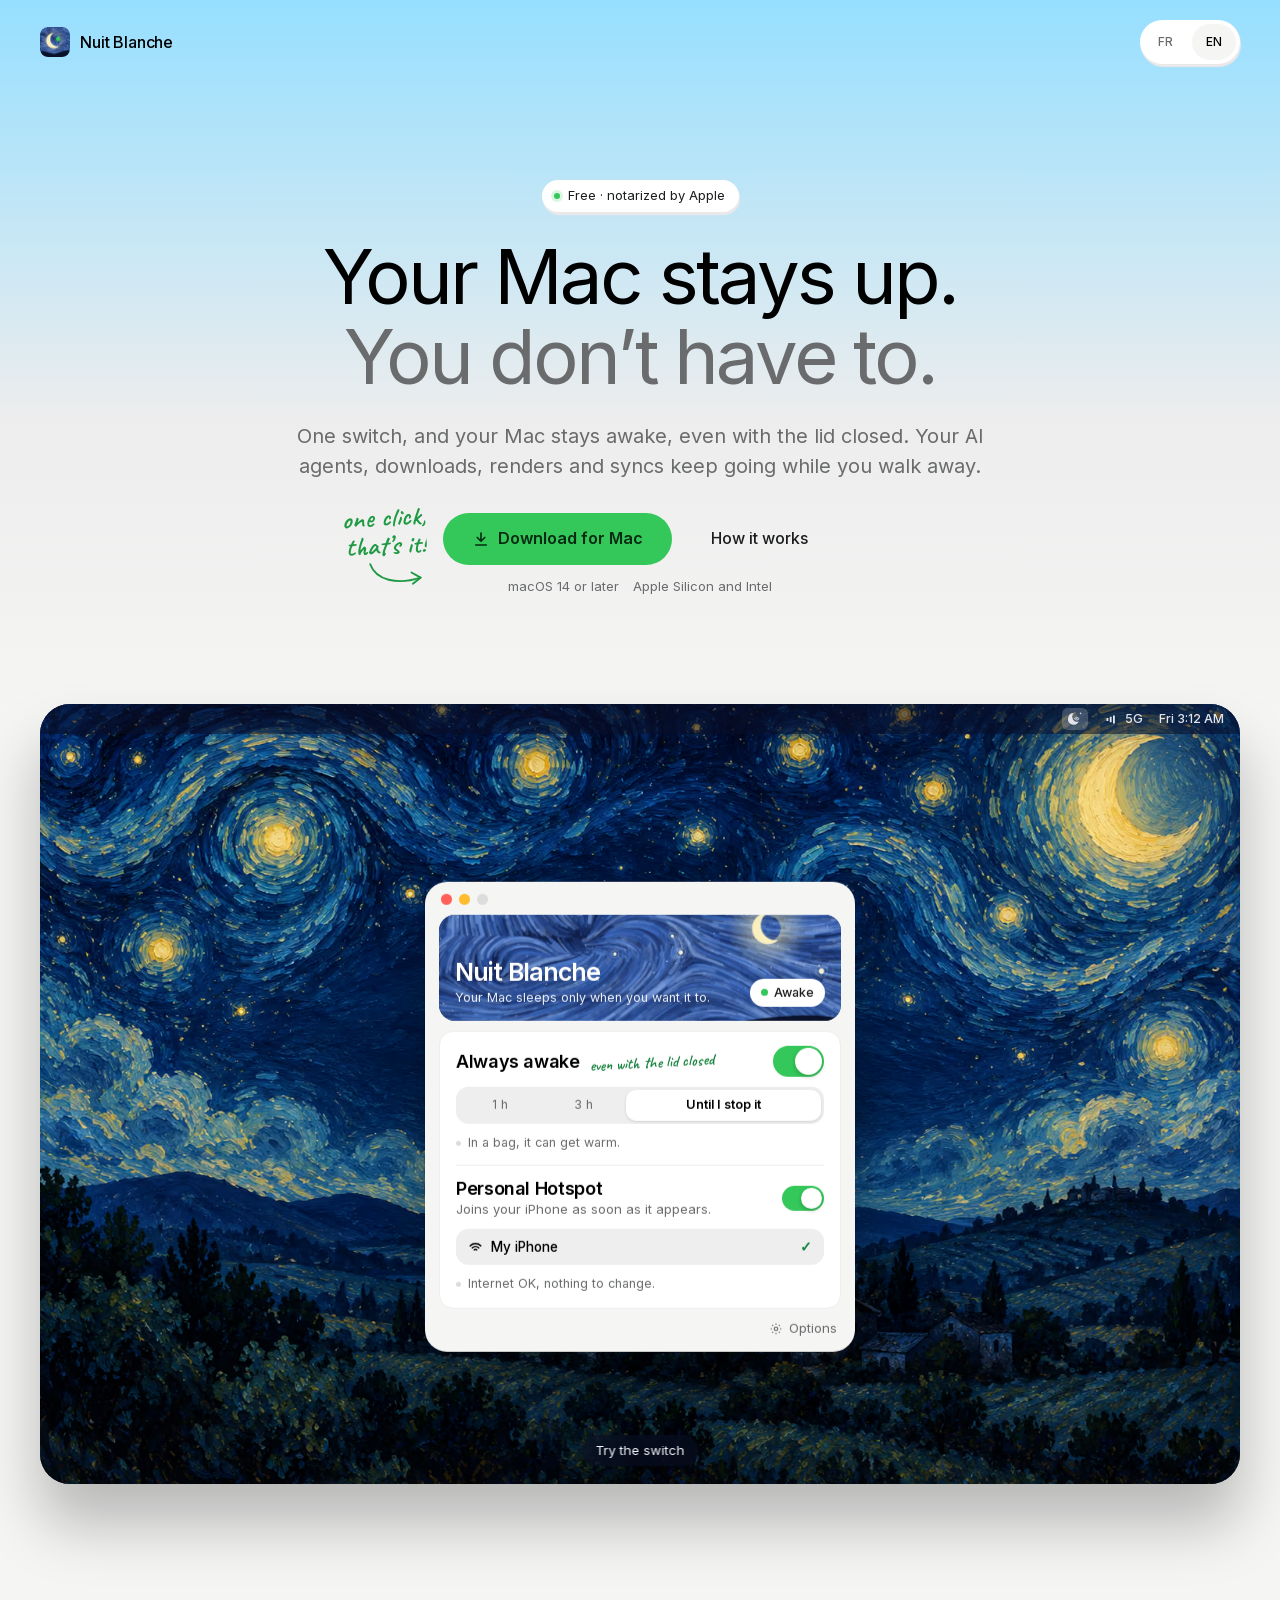
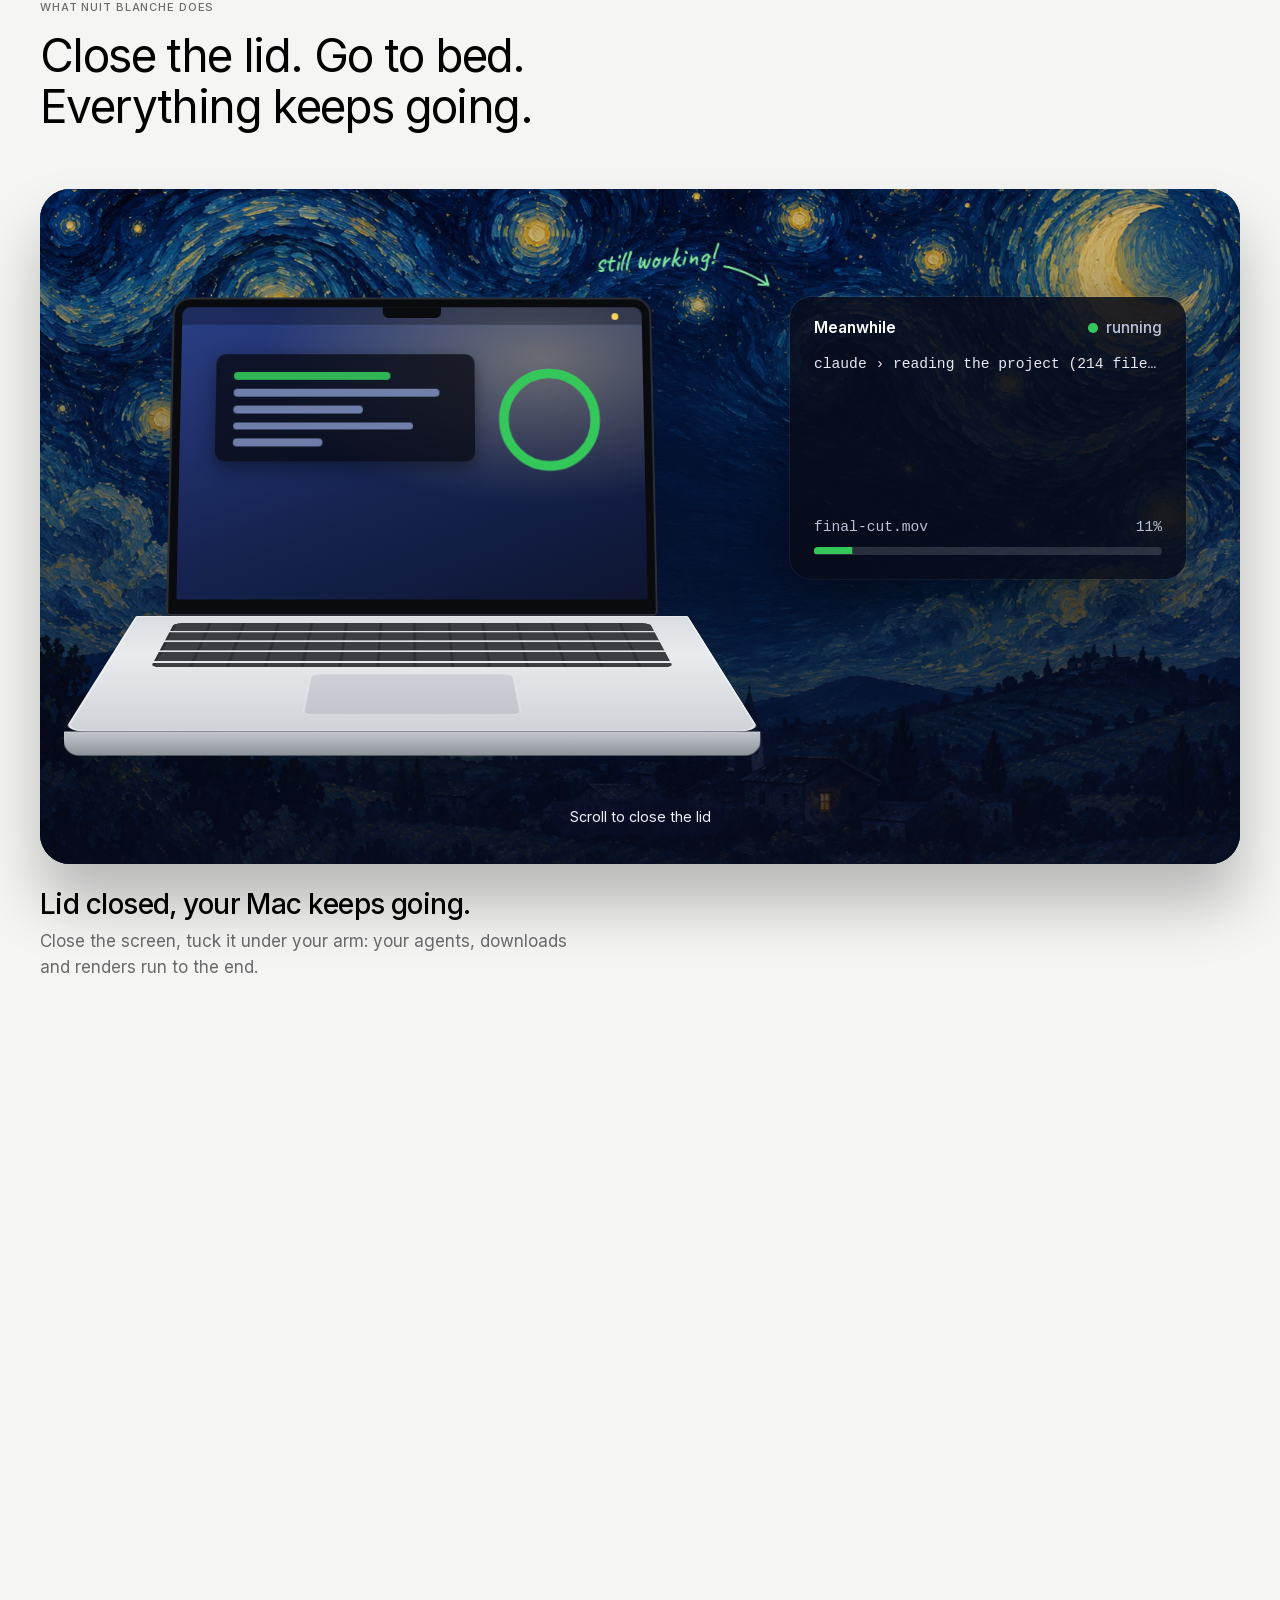
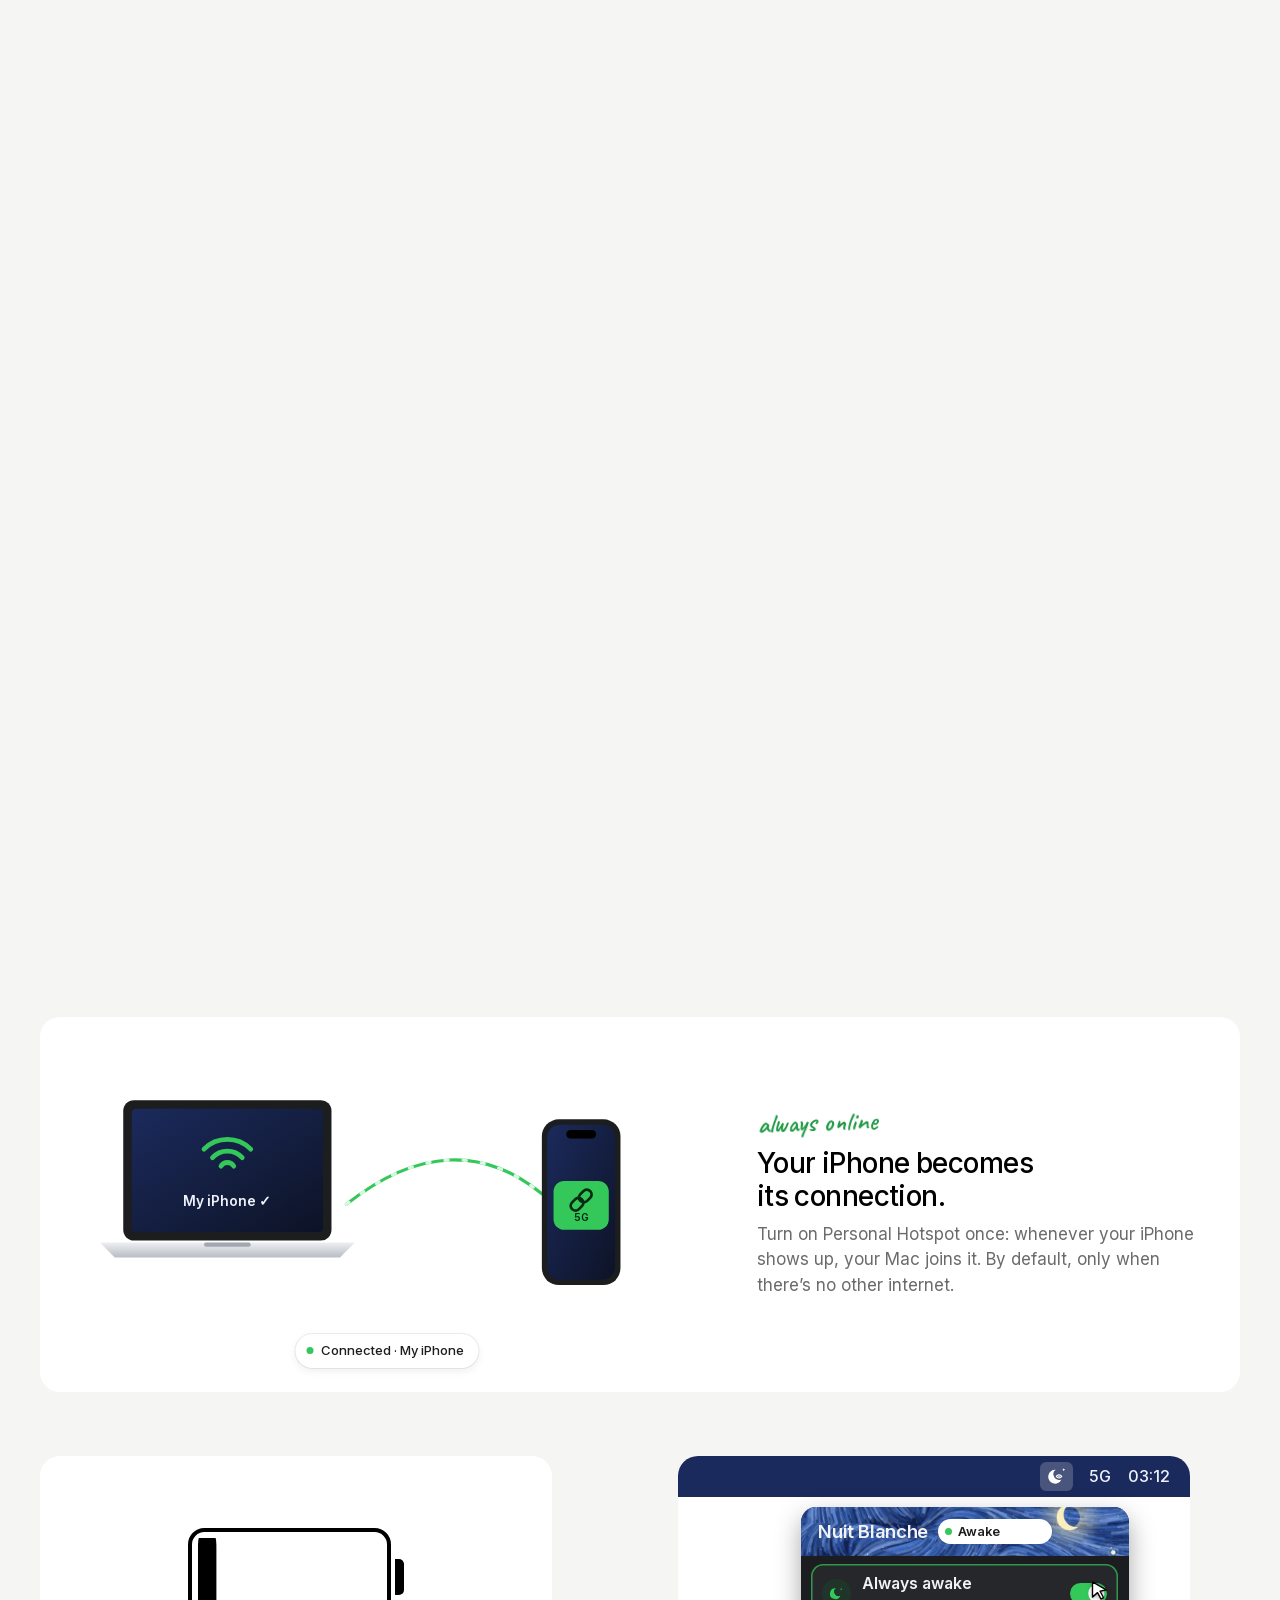
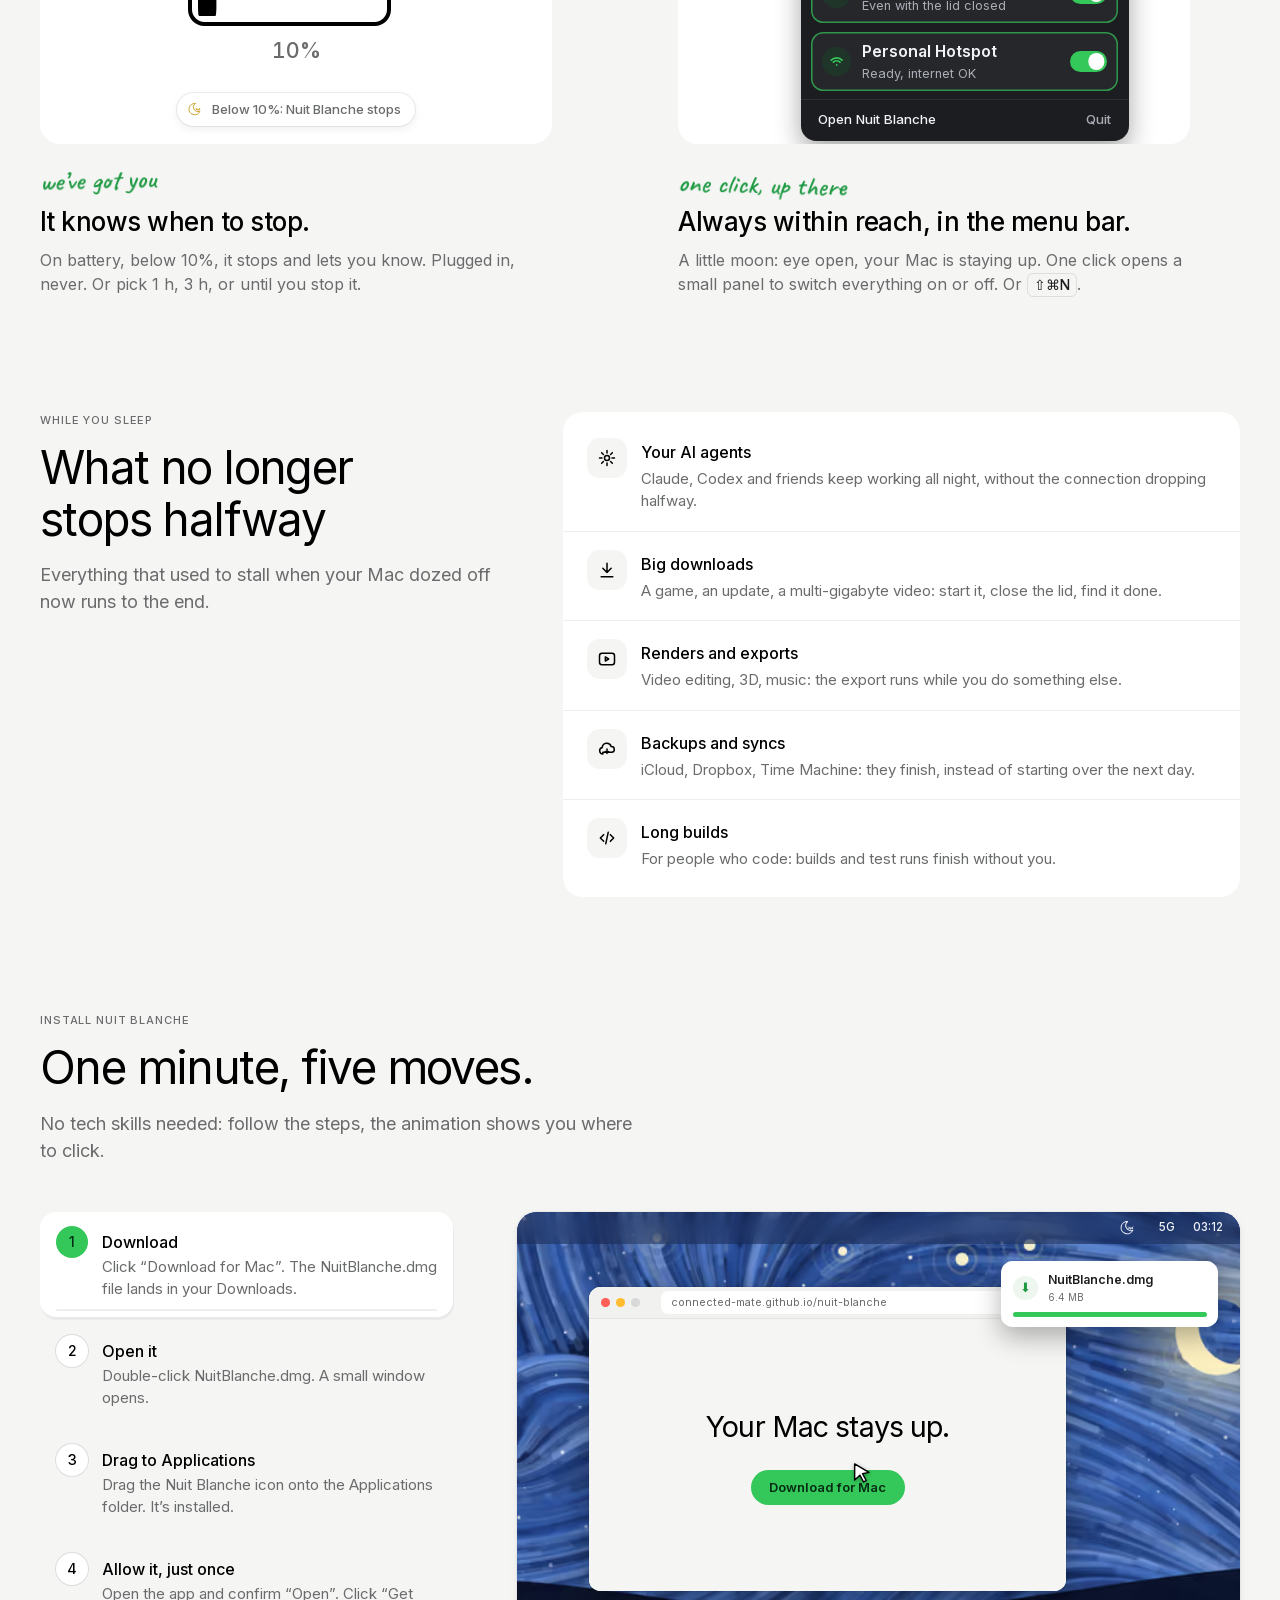
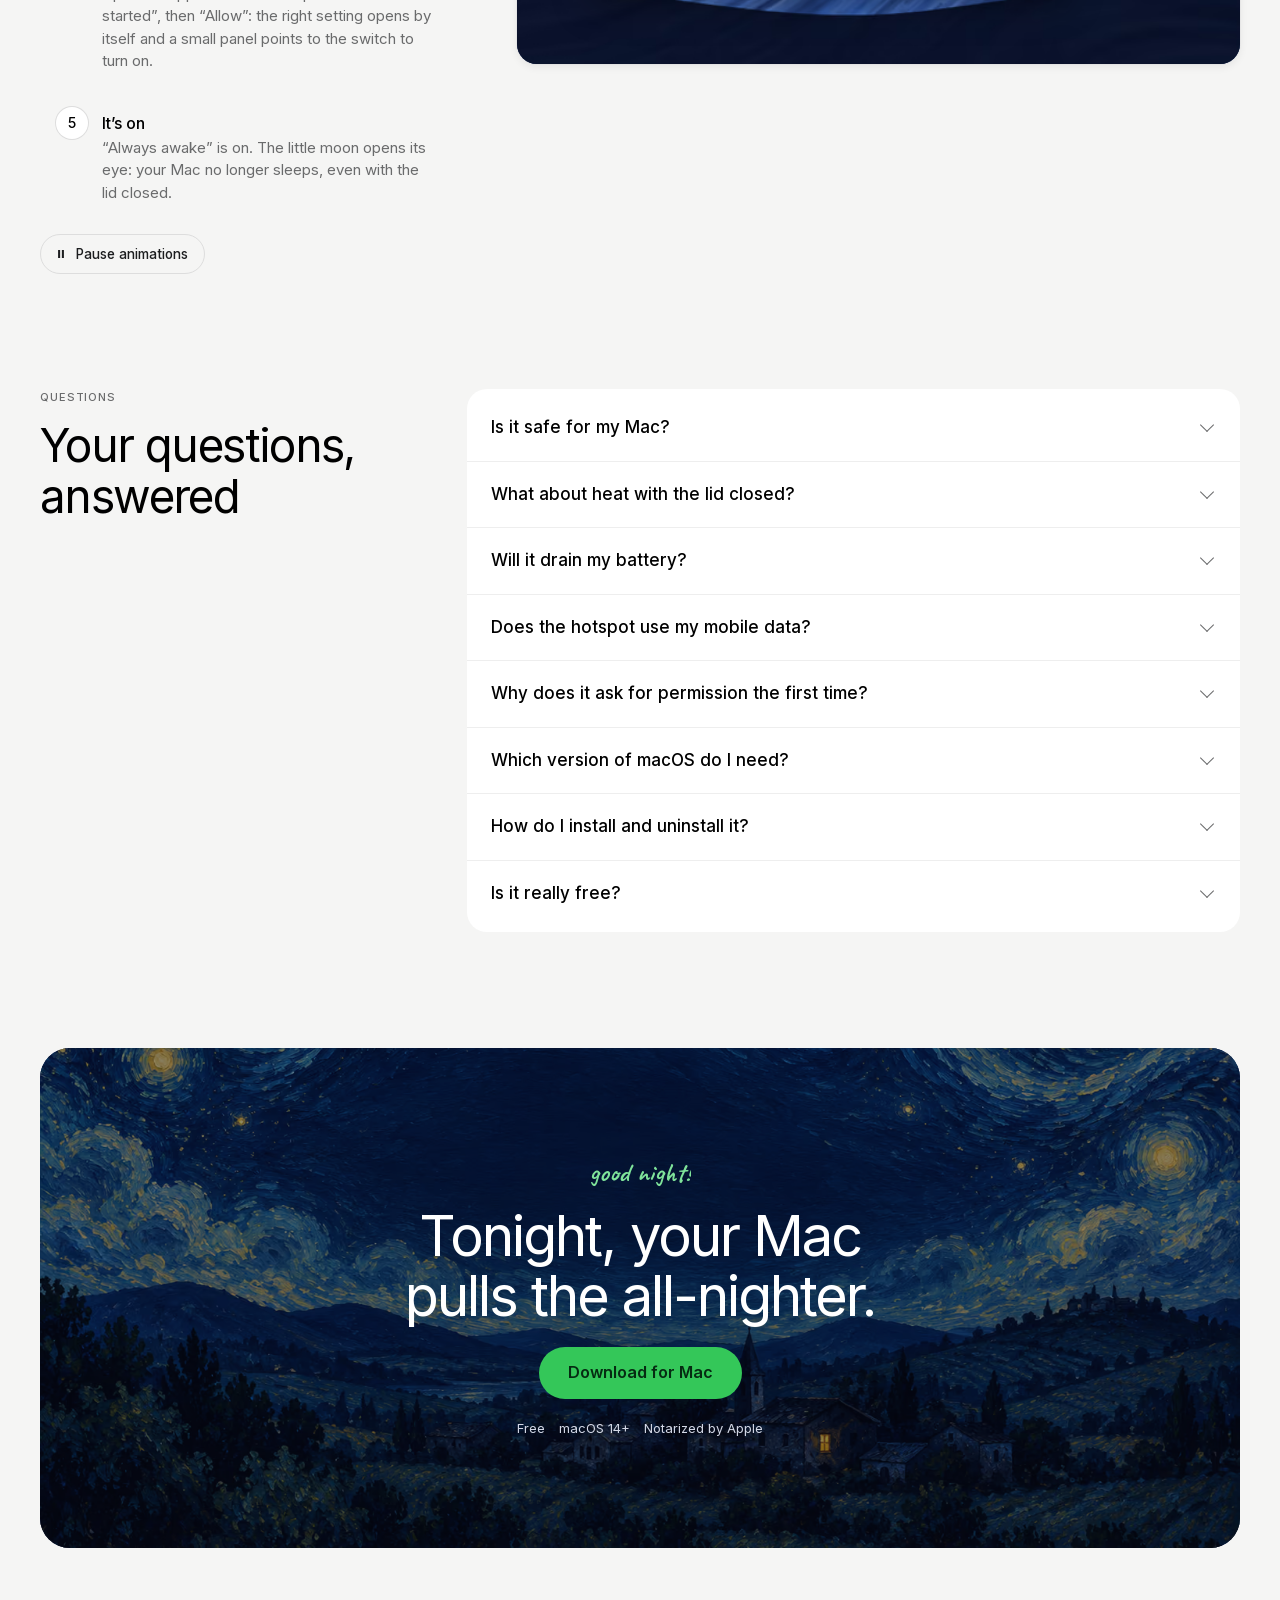
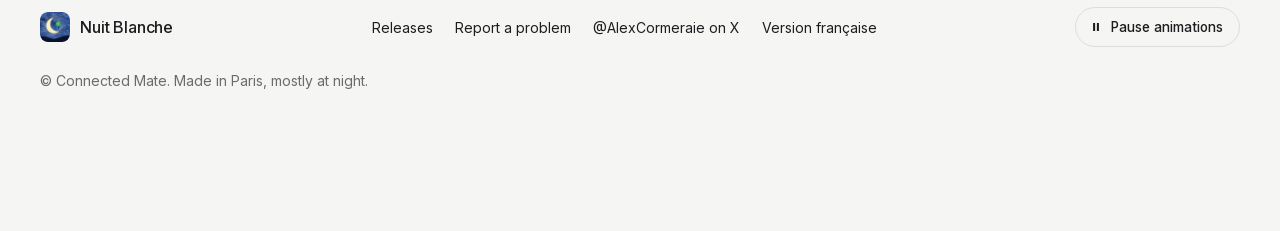
==== docs/en/index.html @ c46a0898 "site: update from the app repository Co-Authored-By: Patrick Code <patrick-code@tgv-europe.sncf.fr>" ====
<!DOCTYPE html>
<html lang="en" class="no-js">
<head>
<meta charset="utf-8">
<meta name="viewport" content="width=device-width, initial-scale=1, viewport-fit=cover">
<title>Nuit Blanche — your Mac stays awake, even with the lid closed</title>
<meta name="description" content="Nuit Blanche keeps your Mac awake with one switch, even with the lid closed. Your AI agents, downloads, renders and syncs keep going. And it stays online through your iPhone's hotspot. Free, for Mac.">
<meta name="theme-color" content="#cfeefc" media="(prefers-color-scheme: light)">
<meta name="theme-color" content="#1b2b5e" media="(prefers-color-scheme: dark)">
<meta name="color-scheme" content="light dark">

<link rel="canonical" href="https://connected-mate.github.io/nuit-blanche/en/">
<link rel="alternate" hreflang="fr" href="https://connected-mate.github.io/nuit-blanche/">
<link rel="alternate" hreflang="en" href="https://connected-mate.github.io/nuit-blanche/en/">
<link rel="alternate" hreflang="x-default" href="https://connected-mate.github.io/nuit-blanche/">
<link rel="icon" href="../assets/favicon-32.png" sizes="32x32" type="image/png">
<link rel="icon" href="../assets/icon-192.png" sizes="192x192" type="image/png">
<link rel="apple-touch-icon" href="../assets/apple-touch-icon.png">
<link rel="manifest" href="../site.webmanifest">

<meta property="og:type" content="website">
<meta property="og:site_name" content="Nuit Blanche">
<meta property="og:locale" content="en_US">
<meta property="og:locale:alternate" content="fr_FR">
<meta property="og:url" content="https://connected-mate.github.io/nuit-blanche/en/">
<meta property="og:title" content="Nuit Blanche — your Mac stays awake, even with the lid closed">
<meta property="og:description" content="One switch: your Mac stays awake and online. Close the lid, go to bed, everything keeps going. Free, for Mac.">
<meta property="og:image" content="https://connected-mate.github.io/nuit-blanche/assets/og-en.jpg">
<meta property="og:image:width" content="1200">
<meta property="og:image:height" content="630">
<meta property="og:image:alt" content="A painted starry sky and the line “Your Mac stays up. You don’t have to.”">
<meta name="twitter:card" content="summary_large_image">
<meta name="twitter:title" content="Nuit Blanche — your Mac stays awake, even with the lid closed">
<meta name="twitter:description" content="One switch: your Mac stays awake and online. Close the lid, everything keeps going. Free, for Mac.">
<meta name="twitter:image" content="https://connected-mate.github.io/nuit-blanche/assets/og-en.jpg">

<link rel="preload" href="../assets/fonts/inter-latin.woff2" as="font" type="font/woff2" crossorigin>
<link rel="stylesheet" href="../style.css">
<script>
document.documentElement.classList.replace('no-js', 'js');
/* A visitor who explicitly chose French goes back to the French page. */
try {
  if (localStorage.getItem('nuitblanche-lang') === 'fr') location.replace('../' + location.hash);
} catch (e) {}
</script>
<script type="application/ld+json">
{
  "@context": "https://schema.org",
  "@type": "SoftwareApplication",
  "name": "Nuit Blanche",
  "applicationCategory": "UtilitiesApplication",
  "operatingSystem": "macOS 14 or later",
  "description": "Keeps your Mac awake with one switch, even with the lid closed, and connected to your iPhone hotspot.",
  "url": "https://connected-mate.github.io/nuit-blanche/en/",
  "downloadUrl": "https://github.com/Connected-Mate/nuit-blanche/releases/latest/download/NuitBlanche.dmg",
  "image": "https://connected-mate.github.io/nuit-blanche/assets/og.jpg",
  "inLanguage": ["fr", "en"],
  "isAccessibleForFree": true,
  "offers": { "@type": "Offer", "price": "0", "priceCurrency": "USD" },
  "publisher": { "@type": "Organization", "name": "Connected Mate" }
}
</script>
</head>
<body>

<a class="skip" href="#contenu">Skip to content</a>
<div class="dawn" aria-hidden="true"></div>

<header class="wrap top">
  <a class="mark" href="./" aria-label="Nuit Blanche, home">
    <img src="../assets/icon-64.png" alt="" width="30" height="30">
    <span>Nuit Blanche</span>
  </a>
  <p class="langs">
    <a href="../" data-lang="fr" hreflang="fr" lang="fr" aria-label="Version française">FR</a>
    <span aria-current="true">EN</span>
  </p>
</header>

<main id="contenu">

<!-- ————————————————————————————— hero -->
<section class="wrap hero" aria-labelledby="titre">
  <p class="badge">Free · notarized by Apple</p>

  <h1 class="display" id="titre">Your Mac stays up. <span>You don’t have to.</span></h1>

  <p class="lede">One switch, and your Mac stays awake, even with the lid closed. Your AI agents, downloads, renders and syncs keep going while you walk away.</p>

  <div class="cta__wrap">
    <div class="cta">
      <a class="btn btn--go btn--lg" data-download href="https://github.com/Connected-Mate/nuit-blanche/releases/latest/download/NuitBlanche.dmg">
        <svg viewBox="0 0 24 24" width="18" height="18" fill="none" stroke="currentColor" stroke-width="2.2" stroke-linecap="round" stroke-linejoin="round" aria-hidden="true"><path d="M12 4v11M7 10l5 5 5-5M5 20h14"/></svg>
        <span data-download-label>Download for Mac</span>
      </a>
      <a class="btn btn--ghost btn--lg" href="#fonctions">How it works</a>
      <span class="note note--hero" aria-hidden="true">
        one click,<br>that’s it!
        <svg viewBox="0 0 80 40" width="64" height="32" fill="none" stroke="currentColor" stroke-width="2.4" stroke-linecap="round" stroke-linejoin="round"><path d="M8 4C14 24 40 32 70 24"/><path d="M59 17l11 7-10 7"/></svg>
      </span>
    </div>
    <p class="fine">
      <span>macOS 14 or later</span>
      <span>Apple Silicon and Intel</span>
    </p>
    <p class="fine" data-download-note hidden></p>
  </div>

  <!-- maquette de l'app sur un ciel étoilé peint -->
  <div class="stage" id="demo">
    <div class="sky">
      <div class="sky__drift">
        <picture>
          <source type="image/avif" srcset="../assets/sky-800.avif 800w, ../assets/sky-1536.avif 1536w" sizes="(max-width: 1260px) 100vw, 1200px">
          <img src="../assets/sky-1536.jpg" srcset="../assets/sky-800.jpg 800w, ../assets/sky-1536.jpg 1536w" sizes="(max-width: 1260px) 100vw, 1200px" width="1536" height="1024" alt="A painted night sky with swirling stars over a sleeping village." fetchpriority="high" decoding="async">
        </picture>
        <span class="tw" style="--x:19.5%;--y:17.6%;--d:-0.0s;--s:1.0"></span>
        <span class="tw" style="--x:10.1%;--y:31.3%;--d:-1.7s;--s:1.25"></span>
        <span class="tw" style="--x:41.1%;--y:8%;--d:-3.4s;--s:1.5"></span>
        <span class="tw" style="--x:63.2%;--y:6.3%;--d:-5.1s;--s:1.0"></span>
        <span class="tw" style="--x:74.4%;--y:11.5%;--d:-0.5s;--s:1.25"></span>
        <span class="tw" style="--x:54.9%;--y:17.3%;--d:-2.2s;--s:1.5"></span>
        <span class="tw" style="--x:80.6%;--y:26.9%;--d:-3.9s;--s:1.0"></span>
        <span class="tw" style="--x:93.8%;--y:43.2%;--d:-5.6s;--s:1.25"></span>
        <span class="tw" style="--x:30.9%;--y:24.2%;--d:-1.0s;--s:1.5"></span>
        <span class="tw" style="--x:72.1%;--y:37.4%;--d:-2.7s;--s:1.0"></span>
        <span class="tw" style="--x:16.8%;--y:38.9%;--d:-4.4s;--s:1.25"></span>
        <span class="tw" style="--x:2.6%;--y:7%;--d:-6.1s;--s:1.5"></span>
        <span class="sky__moon"></span>
      </div>
    </div>

    <div class="menubar" aria-hidden="true">
      <span class="menubar__item menubar__moon"><svg class="moon" viewBox="0 0 24 24" width="16" height="16" fill="none" stroke-linecap="round" stroke-linejoin="round"><g class="m-on"><path d="M10.64 3.52A8.5 8.5 0 1 0 17.78 15.42A7 7 0 0 1 10.64 3.52Z" fill="currentColor"/><path d="M11.4 11.6c.9-1.3 2.1-1.9 3.4-1.9s2.5.6 3.4 1.9c-.9 1.3-2.1 1.9-3.4 1.9s-2.5-.6-3.4-1.9Z" stroke="currentColor" stroke-width="1.3"/><circle cx="14.8" cy="11.6" r=".95" fill="currentColor"/><path d="M20.6 1.6l.55 1.3 1.3.55-1.3.55-.55 1.3-.55-1.3-1.3-.55 1.3-.55Z" fill="currentColor"/></g><g class="m-off"><path d="M10.64 3.52A8.5 8.5 0 1 0 17.78 15.42A7 7 0 0 1 10.64 3.52Z" stroke="currentColor" stroke-width="1.4"/><path d="M11.6 11c.9 1.1 2 1.6 3.2 1.6s2.3-.5 3.2-1.6M12.6 12.4l-.5 1.1M14.8 12.8v1.2M17 12.4l.5 1.1" stroke="currentColor" stroke-width="1.3"/></g></svg></span>
      <span class="menubar__item">
        <svg viewBox="0 0 24 24" width="15" height="15" fill="currentColor"><path d="M4 9.5h3v5H4zM9.2 7.5h3v9h-3zM14.4 5.5h3v13h-3z"/></svg>
        5G
      </span>
      <span class="menubar__item menubar__clock">Fri 3:12 AM</span>
    </div>

    <div class="window" role="group" aria-label="Preview of the Nuit Blanche window">
      <div class="window__bar" aria-hidden="true"><i></i><i></i><i></i></div>
      <div class="app-head">
        <picture aria-hidden="true"><source type="image/avif" srcset="../assets/banner.avif"><img src="../assets/banner.jpg" alt="" width="880" height="373" decoding="async"></picture>
        <p class="app-head__title">Nuit Blanche</p>
        <p class="app-head__sub">Your Mac sleeps only when you want it to.</p>
        <p class="app-head__pill" data-pill-on="Awake" data-pill-off="Normal sleep">Awake</p>
      </div>
      <div class="app-card">
        <div class="power">
          <div class="power__text">
            <p class="power__name">Always awake <span class="power__note" aria-hidden="true">even with the lid closed</span></p>
            <p class="power__state sr-only" data-state-on="Your Mac stays awake." data-state-off="Your Mac sleeps as usual." aria-live="polite">Your Mac stays awake.</p>
          </div>
          <button class="switch" type="button" role="switch" aria-checked="true" aria-label="Always awake, demo" disabled data-power></button>
        </div>
        <p class="seg" aria-hidden="true"><span>1 h</span><span>3 h</span><span class="is-on">Until I stop it</span></p>
        <p class="hint" aria-hidden="true">In a bag, it can get warm.</p>
        <div class="app-sep"></div>
        <div class="power">
          <div class="power__text">
            <p class="power__name">Personal Hotspot</p>
            <p class="power__state">Joins your iPhone as soon as it appears.</p>
          </div>
          <span class="switch switch--sm" data-on="true" aria-hidden="true"></span><span class="sr-only" data-mini-label>on</span>
        </div>
        <p class="netpick" aria-hidden="true"><svg viewBox="0 0 24 24" width="15" height="15" fill="none" stroke="currentColor" stroke-width="2.4" stroke-linecap="round"><path d="M3.5 9.5a12 12 0 0 1 17 0M6.8 12.8a7.4 7.4 0 0 1 10.4 0M10 16.1a2.8 2.8 0 0 1 4 0"/></svg>My iPhone<span class="netpick__ok">✓</span></p>
        <p class="hint" aria-hidden="true">Internet OK, nothing to change.</p>
      </div>
      <p class="app-foot" aria-hidden="true"><svg viewBox="0 0 24 24" width="14" height="14" fill="none" stroke="currentColor" stroke-width="2"><circle cx="12" cy="12" r="3"/><path d="M12 2.8v2.4M12 18.8v2.4M2.8 12h2.4M18.8 12h2.4M5.5 5.5l1.7 1.7M16.8 16.8l1.7 1.7M5.5 18.5l1.7-1.7M16.8 7.2l1.7-1.7"/></svg>Options</p>
    </div>

    <p class="stage__hint" aria-hidden="true">Try the switch</p>
  </div>
</section>

<!-- ————————————————————————————— vidéo (s'affiche dès que le fichier existe) -->
<section class="wrap section video" id="video" aria-labelledby="video-titre" hidden data-video="assets/video/promo-en.mp4">
  <p class="kicker">In 30 seconds</p>
  <h2 class="h2" id="video-titre">See Nuit Blanche in action.</h2>
  <div class="video__frame">
    <video controls playsinline preload="none" poster="../assets/video/poster-en.jpg" width="1920" height="1080">
      <source src="../assets/video/promo-en.mp4" type="video/mp4">
      <track kind="captions" src="../assets/video/promo-en.vtt" srclang="en" label="English" default>
    </video>
  </div>
</section>

<!-- ————————————————————————————— fonctions -->
<section class="wrap section" id="fonctions" aria-labelledby="fonctions-titre">
  <p class="kicker">What Nuit Blanche does</p>
  <h2 class="h2" id="fonctions-titre">Close the lid. Go to bed. Everything keeps going.</h2>

  <div class="lid" data-lid>
    <div class="lid__sticky">
      <div class="lid__stage" role="img" aria-label="A MacBook closing its lid while its work carries on: a task list advances and a download keeps progressing.">
        <picture class="lid__sky" aria-hidden="true"><source type="image/avif" srcset="../assets/sky-800.avif 800w, ../assets/sky-1536.avif 1536w" sizes="(max-width: 1260px) 100vw, 1200px"><img src="../assets/sky-1536.jpg" alt="" width="1536" height="1024" loading="lazy" decoding="async"></picture>
        <div class="mbp" aria-hidden="true">
          <div class="mbp__halo"></div>
          <div class="mbp__shadow"></div>
          <div class="mbp__rig">
            <div class="mbp__base">
              <div class="mbp__deck"><span class="mbp__keys"></span><span class="mbp__pad"></span></div>
              <div class="mbp__front"></div>
              <div class="mbp__leak"></div>
            </div>
            <div class="mbp__lid">
              <div class="mbp__screen">
                <span class="mbp__notch"></span>
                <div class="mbp__display">
                  <span class="mbp__menubar"><span class="mbp__dot"></span></span>
                  <span class="mbp__win"><i></i><i></i><i></i><i></i><i></i></span>
                  <span class="mbp__ring"><svg viewBox="0 0 36 36"><circle cx="18" cy="18" r="15.5" pathLength="100"/><circle class="mbp__ring-on" cx="18" cy="18" r="15.5" pathLength="100"/></svg></span>
                </div>
              </div>
              <div class="mbp__back"><span class="mbp__logo"><svg viewBox="0 0 24 24" width="24" height="24" aria-hidden="true"><path d="M10.64 3.52A8.5 8.5 0 1 0 17.78 15.42A7 7 0 0 1 10.64 3.52Z" fill="currentColor"/></svg></span></div>
            </div>
          </div>
        </div>
        <div class="term" aria-hidden="true">
          <p class="term__head"><span>Meanwhile</span><span class="term__live"><i></i>running</span></p>
          <ol class="term__lines">
              <li style="--i:0">claude › reading the project (214 files)</li>
              <li style="--i:1">claude › writing tests</li>
              <li style="--i:2">claude › 42/42 tests passing ✓</li>
              <li style="--i:3">↓ final-cut.mov</li>
              <li style="--i:4">☁ iCloud · 1,284 photos uploaded</li>
              <li style="--i:5">claude › opening the pull request ✓</li>
          </ol>
          <p class="term__dl"><span>final-cut.mov</span><span class="term__pct"></span></p>
          <span class="term__bar"><i></i></span>
        </div>
        <p class="note lid__note lid__note--term" aria-hidden="true">still working!<svg viewBox="0 0 70 40" width="58" height="34" fill="none" stroke="currentColor" stroke-width="2.4" stroke-linecap="round" stroke-linejoin="round"><path d="M4 8c18 4 34 14 52 26"/><path d="M44 33l12 1-3-12"/></svg></p>
        <p class="note lid__note lid__note--moon" aria-hidden="true">the moon keeps watch</p>
        <p class="lid__hint" aria-hidden="true">Scroll to close the lid</p>
      </div>
      <div class="lid__copy">
        <h3>Lid closed, your Mac keeps going.</h3>
        <p>Close the screen, tuck it under your arm: your agents, downloads and renders run to the end.</p>
      </div>
    </div>
  </div>

  <div class="hsx">
    <div class="hsx__art" aria-hidden="true">
      <svg class="hsx__svg" viewBox="0 0 600 300">
        <defs>
          <linearGradient id="alu" x1="0" y1="0" x2="0" y2="1"><stop offset="0" stop-color="#eceef1"/><stop offset="1" stop-color="#b9bdc4"/></linearGradient>
          <linearGradient id="scr" x1="0" y1="0" x2="1" y2="1"><stop offset="0" stop-color="#1b2a5c"/><stop offset="1" stop-color="#0d1326"/></linearGradient>
        </defs>
        <g class="hsx__waves hsx__waves--mac"><circle cx="150" cy="128" r="40"/><circle cx="150" cy="128" r="40"/><circle cx="150" cy="128" r="40"/></g>
        <g class="hsx__waves hsx__waves--phone"><circle cx="480" cy="150" r="30"/><circle cx="480" cy="150" r="30"/><circle cx="480" cy="150" r="30"/></g>
        <path class="hsx__link" pathLength="100" d="M262 150C330 96 392 96 446 140"/>
        <path class="hsx__flow" pathLength="100" d="M262 150C330 96 392 96 446 140"/>
        <g class="hsx__mac">
          <rect x="52" y="52" width="196" height="132" rx="10" fill="#1c1d1f"/>
          <rect x="60" y="60" width="180" height="116" rx="4" fill="url(#scr)"/>
          <path d="M30 186h240l-14 14H44z" fill="url(#alu)"/>
          <rect x="128" y="186" width="44" height="4" rx="2" fill="#a3a8b0"/>
          <g class="hsx__wifi" transform="translate(150 104)"><path d="M-22-6a31 31 0 0 1 44 0"/><path d="M-14 2a19 19 0 0 1 28 0"/><path d="M-6 10a7 7 0 0 1 12 0"/></g>
          <text class="hsx__label hsx__label--search" x="150" y="152" text-anchor="middle">Searching…</text>
          <text class="hsx__label hsx__label--ok" x="150" y="152" text-anchor="middle">My iPhone ✓</text>
        </g>
        <g class="hsx__phone">
          <rect x="446" y="70" width="74" height="156" rx="16" fill="#1c1d1f"/>
          <rect x="451" y="75" width="64" height="146" rx="12" fill="url(#scr)"/>
          <rect x="469" y="80" width="28" height="8" rx="4" fill="#000"/>
          <rect class="hsx__tile" x="457" y="128" width="52" height="46" rx="10"/>
          <g transform="translate(483 146) rotate(-45)" class="hsx__chain"><rect x="-12" y="-4.5" width="13" height="9" rx="4.5"/><rect x="-1" y="-4.5" width="13" height="9" rx="4.5"/></g>
          <text class="hsx__tile-t" x="483" y="166" text-anchor="middle">5G</text>
        </g>
      </svg>
      <p class="chip hsx__chip"><span class="chip__dot"></span>Connected · My iPhone</p>
    </div>
    <div class="hsx__copy">
      <p class="note" aria-hidden="true">always online</p>
      <h3>Your iPhone becomes its connection.</h3>
      <p>Turn on Personal Hotspot once: whenever your iPhone shows up, your Mac joins it. By default, only when there’s no other internet.</p>
    </div>
  </div>

  <div class="feats feats--pair">
    <article class="feat">
      <div class="vig vig--bat" aria-hidden="true">
        <div class="bat"><div class="bat__body"><i class="bat__fill"></i></div><span class="bat__tip"></span><span class="bat__pct"></span></div>
        <p class="chip vig__chip"><span class="chip__moon"><svg class="moon" viewBox="0 0 24 24" width="16" height="16" fill="none" stroke-linecap="round" stroke-linejoin="round"><g class="m-on"><path d="M10.64 3.52A8.5 8.5 0 1 0 17.78 15.42A7 7 0 0 1 10.64 3.52Z" fill="currentColor"/><path d="M11.4 11.6c.9-1.3 2.1-1.9 3.4-1.9s2.5.6 3.4 1.9c-.9 1.3-2.1 1.9-3.4 1.9s-2.5-.6-3.4-1.9Z" stroke="currentColor" stroke-width="1.3"/><circle cx="14.8" cy="11.6" r=".95" fill="currentColor"/><path d="M20.6 1.6l.55 1.3 1.3.55-1.3.55-.55 1.3-.55-1.3-1.3-.55 1.3-.55Z" fill="currentColor"/></g><g class="m-off"><path d="M10.64 3.52A8.5 8.5 0 1 0 17.78 15.42A7 7 0 0 1 10.64 3.52Z" stroke="currentColor" stroke-width="1.4"/><path d="M11.6 11c.9 1.1 2 1.6 3.2 1.6s2.3-.5 3.2-1.6M12.6 12.4l-.5 1.1M14.8 12.8v1.2M17 12.4l.5 1.1" stroke="currentColor" stroke-width="1.3"/></g></svg></span>Below 10%: Nuit Blanche stops</p>
      </div>
      <p class="note" aria-hidden="true">we’ve got you</p>
      <h3>It knows when to stop.</h3>
      <p>On battery, below 10%, it stops and lets you know. Plugged in, never. Or pick 1 h, 3 h, or until you stop it.</p>
    </article>

    <article class="feat">
      <div class="vig vig--menu" aria-hidden="true">
        <div class="mbar"><span class="mbar__moon"><svg class="moon" viewBox="0 0 24 24" width="16" height="16" fill="none" stroke-linecap="round" stroke-linejoin="round"><g class="m-on"><path d="M10.64 3.52A8.5 8.5 0 1 0 17.78 15.42A7 7 0 0 1 10.64 3.52Z" fill="currentColor"/><path d="M11.4 11.6c.9-1.3 2.1-1.9 3.4-1.9s2.5.6 3.4 1.9c-.9 1.3-2.1 1.9-3.4 1.9s-2.5-.6-3.4-1.9Z" stroke="currentColor" stroke-width="1.3"/><circle cx="14.8" cy="11.6" r=".95" fill="currentColor"/><path d="M20.6 1.6l.55 1.3 1.3.55-1.3.55-.55 1.3-.55-1.3-1.3-.55 1.3-.55Z" fill="currentColor"/></g><g class="m-off"><path d="M10.64 3.52A8.5 8.5 0 1 0 17.78 15.42A7 7 0 0 1 10.64 3.52Z" stroke="currentColor" stroke-width="1.4"/><path d="M11.6 11c.9 1.1 2 1.6 3.2 1.6s2.3-.5 3.2-1.6M12.6 12.4l-.5 1.1M14.8 12.8v1.2M17 12.4l.5 1.1" stroke="currentColor" stroke-width="1.3"/></g></svg></span><span class="mbar__i">5G</span><span class="mbar__i">03:12</span></div>
        <div class="mpanel">
          <div class="mpanel__head"><span class="mpanel__title">Nuit Blanche</span><span class="mpanel__chip"><i></i><b class="mp-on">Awake</b><b class="mp-off">Normal sleep</b></span></div>
          <div class="mpanel__row mpanel__row--aw"><span class="mpanel__ico"><svg viewBox="0 0 24 24" width="14" height="14"><path d="M10.64 3.52A8.5 8.5 0 1 0 17.78 15.42A7 7 0 0 1 10.64 3.52Z" fill="currentColor"/><path d="M19 3.2l.5 1.2 1.2.5-1.2.5-.5 1.2-.5-1.2-1.2-.5 1.2-.5Z" fill="currentColor"/></svg></span><span class="mpanel__txt"><b>Always awake</b><small><span class="mp-on">Even with the lid closed</span><span class="mp-off">Normal sleep</span></small></span><span class="mpanel__sw"></span></div>
          <div class="mpanel__row mpanel__row--hs is-on"><span class="mpanel__ico"><svg viewBox="0 0 24 24" width="14" height="14" fill="none" stroke="currentColor" stroke-width="2.6" stroke-linecap="round"><path d="M3.5 9.5a12 12 0 0 1 17 0M6.8 12.8a7.4 7.4 0 0 1 10.4 0"/><circle cx="12" cy="17" r="1.4" fill="currentColor" stroke="none"/></svg></span><span class="mpanel__txt"><b>Personal Hotspot</b><small>Ready, internet OK</small></span><span class="mpanel__sw"></span></div>
          <div class="mpanel__foot"><span>Open Nuit Blanche</span><span>Quit</span></div>
        </div>
        <svg class="cur" viewBox="0 0 24 24" width="24" height="24"><path d="M5 3l14 8.2-6.3 1.4 3.6 6.6-2.6 1.4-3.6-6.6L5 18.6V3Z" fill="#fff" stroke="#000" stroke-width="1.4" stroke-linejoin="round"/></svg>
      </div>
      <p class="note" aria-hidden="true">one click, up there</p>
      <h3>Always within reach, in the menu bar.</h3>
      <p>A little moon: eye open, your Mac is staying up. One click opens a small panel to switch everything on or off. Or <kbd>⇧⌘N</kbd>.</p>
    </article>
  </div>
</section>

<!-- ————————————————————————————— ce qui continue -->
<section class="wrap section" aria-labelledby="jobs-titre">
  <div class="jobs">
    <div>
      <p class="kicker">While you sleep</p>
      <h2 class="h2" id="jobs-titre">What no longer stops halfway</h2>
      <p class="intro">Everything that used to stall when your Mac dozed off now runs to the end.</p>
    </div>
    <ul class="jobs__list">
      <li>
        <span class="jobs__ico" aria-hidden="true"><svg viewBox="0 0 24 24" width="20" height="20" fill="none" stroke="currentColor" stroke-width="1.8" stroke-linecap="round" stroke-linejoin="round"><path d="M12 3v3M12 18v3M3 12h3M18 12h3M5.6 5.6l2.1 2.1M16.3 16.3l2.1 2.1M5.6 18.4l2.1-2.1M16.3 7.7l2.1-2.1"/><circle cx="12" cy="12" r="3"/></svg></span>
        <b>Your AI agents</b>
        <span>Claude, Codex and friends keep working all night, without the connection dropping halfway.</span>
      </li>
      <li>
        <span class="jobs__ico" aria-hidden="true"><svg viewBox="0 0 24 24" width="20" height="20" fill="none" stroke="currentColor" stroke-width="1.8" stroke-linecap="round" stroke-linejoin="round"><path d="M12 4v11M7 10l5 5 5-5M5 20h14"/></svg></span>
        <b>Big downloads</b>
        <span>A game, an update, a multi-gigabyte video: start it, close the lid, find it done.</span>
      </li>
      <li>
        <span class="jobs__ico" aria-hidden="true"><svg viewBox="0 0 24 24" width="20" height="20" fill="none" stroke="currentColor" stroke-width="1.8" stroke-linecap="round" stroke-linejoin="round"><rect x="3" y="5" width="18" height="14" rx="3"/><path d="M10 9.5v5l4-2.5-4-2.5Z"/></svg></span>
        <b>Renders and exports</b>
        <span>Video editing, 3D, music: the export runs while you do something else.</span>
      </li>
      <li>
        <span class="jobs__ico" aria-hidden="true"><svg viewBox="0 0 24 24" width="20" height="20" fill="none" stroke="currentColor" stroke-width="1.8" stroke-linecap="round" stroke-linejoin="round"><path d="M7 18a4 4 0 0 1-.7-7.9A5.5 5.5 0 0 1 17 9a3.5 3.5 0 0 1 .5 7H7Z"/><path d="M12 12v5M10 15l2 2 2-2"/></svg></span>
        <b>Backups and syncs</b>
        <span>iCloud, Dropbox, Time Machine: they finish, instead of starting over the next day.</span>
      </li>
      <li>
        <span class="jobs__ico" aria-hidden="true"><svg viewBox="0 0 24 24" width="20" height="20" fill="none" stroke="currentColor" stroke-width="1.8" stroke-linecap="round" stroke-linejoin="round"><path d="m8 8-4 4 4 4M16 8l4 4-4 4M13.5 5l-3 14"/></svg></span>
        <b>Long builds</b>
        <span>For people who code: builds and test runs finish without you.</span>
      </li>
    </ul>
  </div>
</section>

<!-- ————————————————————————————— installation -->
<section class="wrap section" id="installer" aria-labelledby="installer-titre">
  <p class="kicker">Install Nuit Blanche</p>
  <h2 class="h2" id="installer-titre">One minute, five moves.</h2>
  <p class="intro">No tech skills needed: follow the steps, the animation shows you where to click.</p>
  <div class="wt" data-step="5">
    <div class="wt__side">
      <ol class="wt__steps">
        <li><button type="button" class="wt__step" data-go="1" aria-controls="wt-screen"><span class="wt__num">1</span><span class="wt__txt"><b>Download</b><span>Click “Download for Mac”. The NuitBlanche.dmg file lands in your Downloads.</span></span><span class="wt__prog" aria-hidden="true"><i></i></span></button></li>
        <li><button type="button" class="wt__step" data-go="2" aria-controls="wt-screen"><span class="wt__num">2</span><span class="wt__txt"><b>Open it</b><span>Double-click NuitBlanche.dmg. A small window opens.</span></span><span class="wt__prog" aria-hidden="true"><i></i></span></button></li>
        <li><button type="button" class="wt__step" data-go="3" aria-controls="wt-screen"><span class="wt__num">3</span><span class="wt__txt"><b>Drag to Applications</b><span>Drag the Nuit Blanche icon onto the Applications folder. It’s installed.</span></span><span class="wt__prog" aria-hidden="true"><i></i></span></button></li>
        <li><button type="button" class="wt__step" data-go="4" aria-controls="wt-screen"><span class="wt__num">4</span><span class="wt__txt"><b>Allow it, just once</b><span>Open the app and confirm “Open”. Click “Get started”, then “Allow”: the right setting opens by itself and a small panel points to the switch to turn on.</span></span><span class="wt__prog" aria-hidden="true"><i></i></span></button></li>
        <li><button type="button" class="wt__step" data-go="5" aria-controls="wt-screen"><span class="wt__num">5</span><span class="wt__txt"><b>It’s on</b><span>“Always awake” is on. The little moon opens its eye: your Mac no longer sleeps, even with the lid closed.</span></span><span class="wt__prog" aria-hidden="true"><i></i></span></button></li>
      </ol>
      <button type="button" class="motion-btn" data-motion hidden aria-pressed="false" data-label-pause="Pause animations" data-label-play="Resume animations"><svg viewBox="0 0 24 24" width="14" height="14" fill="currentColor" aria-hidden="true"><path class="i-pause" d="M7 5h3.5v14H7zM13.5 5H17v14h-3.5z"/><path class="i-play" d="M8 5.5v13l10.5-6.5z"/></svg><span>Pause animations</span></button>
    </div>
    <div class="wt__screen" id="wt-screen" aria-hidden="true">
      <picture class="wt__wall"><source type="image/avif" srcset="../assets/banner.avif"><img src="../assets/banner.jpg" alt="" width="880" height="373" loading="lazy" decoding="async"></picture>
      <div class="wt__mbar"><span class="wt__mbar-moon"><svg class="moon" viewBox="0 0 24 24" width="16" height="16" fill="none" stroke-linecap="round" stroke-linejoin="round"><g class="m-on"><path d="M10.64 3.52A8.5 8.5 0 1 0 17.78 15.42A7 7 0 0 1 10.64 3.52Z" fill="currentColor"/><path d="M11.4 11.6c.9-1.3 2.1-1.9 3.4-1.9s2.5.6 3.4 1.9c-.9 1.3-2.1 1.9-3.4 1.9s-2.5-.6-3.4-1.9Z" stroke="currentColor" stroke-width="1.3"/><circle cx="14.8" cy="11.6" r=".95" fill="currentColor"/><path d="M20.6 1.6l.55 1.3 1.3.55-1.3.55-.55 1.3-.55-1.3-1.3-.55 1.3-.55Z" fill="currentColor"/></g><g class="m-off"><path d="M10.64 3.52A8.5 8.5 0 1 0 17.78 15.42A7 7 0 0 1 10.64 3.52Z" stroke="currentColor" stroke-width="1.4"/><path d="M11.6 11c.9 1.1 2 1.6 3.2 1.6s2.3-.5 3.2-1.6M12.6 12.4l-.5 1.1M14.8 12.8v1.2M17 12.4l.5 1.1" stroke="currentColor" stroke-width="1.3"/></g></svg></span><span>5G</span><span>03:12</span></div>

      <div class="scene scene--1" data-scene="1">
        <div class="win win--browser">
          <div class="win__bar"><i></i><i></i><i></i><span class="win__url">connected-mate.github.io/nuit-blanche</span></div>
          <div class="win__body"><p class="s1__h">Your Mac stays up.</p><span class="s1__btn">Download for Mac</span></div>
        </div>
        <div class="dlchip"><span class="dlchip__ico">⬇</span><span class="dlchip__txt">NuitBlanche.dmg<small>6.4 MB</small></span><span class="bar"><i></i></span></div>
        <svg class="cur" viewBox="0 0 24 24" width="24" height="24"><path d="M5 3l14 8.2-6.3 1.4 3.6 6.6-2.6 1.4-3.6-6.6L5 18.6V3Z" fill="#fff" stroke="#000" stroke-width="1.4" stroke-linejoin="round"/></svg>
      </div>

      <div class="scene scene--2" data-scene="2">
        <div class="win win--finder">
          <div class="win__bar"><i></i><i></i><i></i><span class="win__title">Downloads</span></div>
          <div class="win__body"><p class="frow"><span class="frow__ico"></span>NuitBlanche.dmg<small>6.4 MB</small></p></div>
        </div>
        <div class="win win--dmg win--pop">
          <div class="win__bar"><i></i><i></i><i></i><span class="win__title">Nuit Blanche</span></div>
          <div class="win__body dmg"><img src="../assets/icon-192.png" alt="" width="96" height="96" loading="lazy"><span class="dmg__arrow"></span><span class="folder"><span>Applications</span></span></div>
        </div>
        <svg class="cur" viewBox="0 0 24 24" width="24" height="24"><path d="M5 3l14 8.2-6.3 1.4 3.6 6.6-2.6 1.4-3.6-6.6L5 18.6V3Z" fill="#fff" stroke="#000" stroke-width="1.4" stroke-linejoin="round"/></svg>
      </div>

      <div class="scene scene--3" data-scene="3">
        <div class="win win--dmg">
          <div class="win__bar"><i></i><i></i><i></i><span class="win__title">Nuit Blanche</span></div>
          <div class="win__body dmg"><img class="dmg__app" src="../assets/icon-192.png" alt="" width="96" height="96" loading="lazy"><span class="dmg__arrow"></span><span class="folder"><span>Applications</span></span></div>
        </div>
        <p class="chip s3__chip"><span class="chip__dot"></span>Installed in Applications</p>
        <svg class="cur" viewBox="0 0 24 24" width="24" height="24"><path d="M5 3l14 8.2-6.3 1.4 3.6 6.6-2.6 1.4-3.6-6.6L5 18.6V3Z" fill="#fff" stroke="#000" stroke-width="1.4" stroke-linejoin="round"/></svg>
      </div>

      <div class="scene scene--4" data-scene="4">
        <div class="dialog">
          <img src="../assets/icon-64.png" alt="" width="40" height="40" loading="lazy">
          <p>“Nuit Blanche” is an app downloaded from the Internet. Are you sure you want to open it?</p>
          <span class="dialog__btns"><span class="ui-btn">Cancel</span><span class="ui-btn ui-btn--default">Open</span></span>
        </div>
        <div class="win win--onb">
          <div class="win__bar"><i></i><i></i><i></i></div>
          <div class="win__body onb onb--1"><p class="onb__t">Your Mac stays awake, even with the lid closed.</p><p class="onb__s">On battery, no display. One switch.</p><span class="onb__btn">Get started</span></div>
          <div class="win__body onb onb--2"><p class="onb__t">One permission, just once.</p><p class="onb__s">For the closed lid. Then never a password again.</p><span class="onb__btn">Allow</span><span class="onb__later">Later</span></div>
          <div class="win__body onb onb--3"><p class="onb__t">All set. Thank you!</p><span class="onb__btn">Continue</span></div>
        </div>
        <div class="win win--settings">
          <div class="win__bar"><i></i><i></i><i></i><span class="win__title">System Settings</span></div>
          <div class="win__body"><p class="set__label">Allow in the Background</p><p class="set__row"><img src="../assets/icon-64.png" alt="" width="22" height="22" loading="lazy">Nuit Blanche<span class="mini-sw"></span></p></div>
        </div>
        <div class="gpanel">
          <img src="../assets/icon-64.png" alt="" width="22" height="22" loading="lazy">
          <span class="gpanel__txt"><b class="gpanel__a">Turn on Nuit Blanche here</b><b class="gpanel__b">All set, thanks!</b><small>“Allow in the Background”</small></span>
          <span class="gpanel__arrow">↑</span><span class="gpanel__ok">✓</span>
        </div>
        <svg class="cur" viewBox="0 0 24 24" width="24" height="24"><path d="M5 3l14 8.2-6.3 1.4 3.6 6.6-2.6 1.4-3.6-6.6L5 18.6V3Z" fill="#fff" stroke="#000" stroke-width="1.4" stroke-linejoin="round"/></svg>
      </div>

      <div class="scene scene--5" data-scene="5">
        <picture class="s5__shot">
          <source type="image/avif" srcset="../assets/app-en-dark.avif" media="(prefers-color-scheme: dark)">
          <source type="image/png" srcset="../assets/app-en-dark.png" media="(prefers-color-scheme: dark)">
          <source type="image/avif" srcset="../assets/app-en-light.avif">
          <img src="../assets/app-en-light.png" width="560" height="641" alt="" loading="lazy" decoding="async">
        </picture>
        <span class="spark sp1"></span><span class="spark sp2"></span><span class="spark sp3"></span><span class="spark sp4"></span>
      </div>
    </div>
  </div>
</section>

<!-- ————————————————————————————— questions -->
<section class="wrap section" id="questions" aria-labelledby="questions-titre">
  <div class="faq">
    <div>
      <p class="kicker">Questions</p>
      <h2 class="h2" id="questions-titre">Your questions, answered</h2>
    </div>

    <div class="qa-list">
      <details class="qa">
        <summary>Is it safe for my Mac?</summary>
        <div class="qa__body">
          <p>Yes. Nuit Blanche does one thing: it tells your Mac not to sleep while “Always awake” is on. As soon as you switch it off, or quit the app, your Mac gets its normal sleep back.</p>
          <p>The app is notarized by Apple: Apple checked it before you can open it.</p>
        </div>
      </details>

      <details class="qa">
        <summary>What about heat with the lid closed?</summary>
        <div class="qa__body">
          <p>With the lid closed your Mac works as usual, so it needs to breathe. Set it on a hard surface rather than a bed or sofa, and <strong>don’t put it in a bag or sleeve while it’s running</strong>.</p>
          <p>If it has to go in your bag, switch Nuit Blanche off first, in one click.</p>
        </div>
      </details>

      <details class="qa">
        <summary>Will it drain my battery?</summary>
        <div class="qa__body">
          <p>An awake Mac uses more power than a sleeping one, that’s normal. That’s why Nuit Blanche watches the battery: on battery, below 10%, it stops on its own, sends you a notification and lets your Mac sleep. In Options, you can pick 5, 10, 20 or 30%, or never. Plugged in, it never stops.</p>
        </div>
      </details>

      <details class="qa">
        <summary>Does the hotspot use my mobile data?</summary>
        <div class="qa__body">
          <p>Yes: when your Mac goes online through your iPhone, it uses your mobile plan’s data, like any hotspot. That’s why, by default, Nuit Blanche only joins it when your Mac has no other way online. You can also tell it to always prefer it, or turn the option off.</p>
        </div>
      </details>

      <details class="qa">
        <summary>Why does it ask for permission the first time?</summary>
        <div class="qa__body">
          <p>To stay awake with the lid closed, Nuit Blanche relies on a small helper in the background. Just once, macOS asks you to allow it, under “Allow in the Background”. No hunting around: one click on “Allow” opens the right setting, and a small panel points to the switch to turn on. macOS may ask for your Mac password at that moment. After that, never again.</p>
          <p>If you use Personal Hotspot, macOS will also ask for Location access: that’s its rule for seeing Wi‑Fi network names. And Nuit Blanche asks to show notifications, to let you know when it stops on its own. None of this ever leaves your Mac.</p>
        </div>
      </details>

      <details class="qa">
        <summary>Which version of macOS do I need?</summary>
        <div class="qa__body">
          <p>macOS 14 (Sonoma) or later.</p>
        </div>
      </details>

      <details class="qa">
        <summary>How do I install and uninstall it?</summary>
        <div class="qa__body">
          <p>Download the file, open it, and drag <strong>Nuit Blanche</strong> into your Applications folder.</p>
          <p>To uninstall: in the little moon’s menu, choose “Quit”. Your Mac gets its normal sleep back within seconds. Then move the app to the Trash.</p>
        </div>
      </details>

      <details class="qa">
        <summary>Is it really free?</summary>
        <div class="qa__body">
          <p>Yes. No subscription, no account, no ads. Nothing is sent anywhere.</p>
        </div>
      </details>
    </div>
  </div>
</section>

<!-- ————————————————————————————— fin -->
<section class="wrap" aria-labelledby="fin-titre">
  <div class="end">
    <picture aria-hidden="true">
      <source type="image/avif" srcset="../assets/sky-800.avif 800w, ../assets/sky-1536.avif 1536w" sizes="(max-width: 1260px) 100vw, 1200px">
      <img src="../assets/sky-1536.jpg" width="1536" height="1024" alt="" loading="lazy" decoding="async">
    </picture>
    <p class="note" aria-hidden="true">good night!</p>
    <h2 id="fin-titre">Tonight, your Mac pulls the all-nighter.</h2>
    <a class="btn btn--go btn--lg" data-download href="https://github.com/Connected-Mate/nuit-blanche/releases/latest/download/NuitBlanche.dmg"><span data-download-label>Download for Mac</span></a>
    <p class="fine"><span>Free</span><span>macOS 14+</span><span>Notarized by Apple</span></p>
  </div>
</section>

</main>

<footer class="wrap foot">
  <a class="mark" href="./">
    <img src="../assets/icon-64.png" alt="" width="30" height="30" loading="lazy">
    <span>Nuit Blanche</span>
  </a>
  <nav aria-label="Useful links">
    <a href="https://github.com/Connected-Mate/nuit-blanche/releases">Releases</a>
    <a href="https://github.com/Connected-Mate/nuit-blanche/issues">Report a problem</a>
    <a href="https://x.com/AlexCormeraie" rel="noopener">@AlexCormeraie on X</a>
    <a href="../" data-lang="fr" hreflang="fr" lang="fr">Version française</a>
  </nav>
  <button type="button" class="motion-btn" data-motion hidden aria-pressed="false" data-label-pause="Pause animations" data-label-play="Resume animations"><svg viewBox="0 0 24 24" width="14" height="14" fill="currentColor" aria-hidden="true"><path class="i-pause" d="M7 5h3.5v14H7zM13.5 5H17v14h-3.5z"/><path class="i-play" d="M8 5.5v13l10.5-6.5z"/></svg><span>Pause animations</span></button>
  <p>© Connected Mate. Made in Paris, mostly at night.</p>
</footer>

<nav class="capsule" aria-label="Quick navigation">
  <a class="capsule__opt" href="#fonctions">Features</a>
  <a href="#questions">Questions</a>
  <a class="btn btn--go" data-download href="https://github.com/Connected-Mate/nuit-blanche/releases/latest/download/NuitBlanche.dmg"><span data-download-short>Download</span></a>
</nav>

<script src="../main.js" defer></script>
</body>
</html>
---- docs/style.css ----
/* Nuit Blanche — site vitrine.
   Système « Merlin » : papier blanc cassé, cartes blanches, Inter partout,
   un seul vert qui dit oui, notes manuscrites dans la marge.
   La nuit (mode sombre) reprend la même retenue sur un bleu d'encre. */

@font-face {
  font-family: "Inter";
  src: url("assets/fonts/inter-latin.woff2") format("woff2");
  font-weight: 300 600;
  font-style: normal;
  font-display: swap;
}
@font-face {
  font-family: "Caveat";
  src: url("assets/fonts/caveat-latin.woff2") format("woff2");
  font-weight: 500 600;
  font-style: normal;
  font-display: swap;
}

:root {
  color-scheme: light dark;

  --canvas: #f5f5f4;
  --card: #ffffff;
  --blush: #fdf8f7;
  --ink: #000000;
  --body: #1c1d1f;
  --muted: #6a6b6c;
  --line: #dddddd;
  --hair: #eeeeee;
  --green: #34c759;
  --on-green: #062b12;           /* texte sur le vert : le blanc n'atteint pas 4,5:1 */
  --note: #1f9a43;               /* annotations : ≥ 26px, contraste 3,3:1 (grand texte) */
  --note-sm: #15803d;            /* petites notes : 4,9:1 sur blanc */
  --link: #2563eb;
  --app-bg: #f5f5f4;
  --dawn: linear-gradient(180deg, rgb(150 223 255) 0%, rgb(237 237 237) 58.17%, rgb(245 245 244) 100%);

  --shadow-subtle: rgb(235 232 233) 1px 3px 1px;
  --shadow-sm: rgb(0 0 0 / .07) 0 3px 8px;
  --shadow-xl: rgb(0 0 0 / .25) 0 40px 60px;

  --r-card: 20px;
  --r-input: 12.5px;
  --r-mock: 30px;
  --r-pill: 100px;

  --space-xs: 6px;
  --space-sm: 10px;
  --space-md: 20px;
  --space-lg: 40px;
  --space-xl: clamp(60px, 9vw, 120px);

  --wrap: 1200px;
  --gutter: clamp(16px, 4vw, 40px);

  --ease-out: cubic-bezier(.23, 1, .32, 1);
  --font: "Inter", ui-sans-serif, -apple-system, "Helvetica Neue", Arial, sans-serif;
  --script: "Caveat", "Bradley Hand", "Segoe Print", cursive;
}

@media (prefers-color-scheme: dark) {
  :root {
    --canvas: #0d1326;
    --card: #151c33;
    --blush: #18203a;
    --ink: #f3f4f8;
    --body: #dfe2ea;
    --muted: #a3aabd;
    --line: #2a3352;
    --hair: #212a46;
    --note: #34c759;
    --note-sm: #34c759;
    --link: #8fb4ff;
    --app-bg: #10172c;
    --dawn: linear-gradient(180deg, #1b2b5e 0%, #121a35 58%, #0d1326 100%);
    --shadow-subtle: none;
    --shadow-sm: rgb(0 0 0 / .45) 0 3px 12px;
    --shadow-xl: rgb(0 0 0 / .6) 0 40px 70px;
  }
}

*, *::before, *::after { box-sizing: border-box; }

html {
  -webkit-text-size-adjust: 100%;
  text-size-adjust: 100%;
  scroll-behavior: smooth;
  scroll-padding-top: 24px;
}
@media (prefers-reduced-motion: reduce) {
  html { scroll-behavior: auto; }
  *, *::before, *::after { transition-duration: .01ms !important; animation-duration: .01ms !important; }
}

body {
  margin: 0;
  background: var(--canvas);
  color: var(--body);
  font: 400 16px/1.5 var(--font);
  font-feature-settings: "cv11", "ss01";
  -webkit-font-smoothing: antialiased;
  overflow-wrap: break-word;
}

img, svg { display: block; max-width: 100%; }
a { color: var(--link); text-underline-offset: 3px; }
h1, h2, h3 { color: var(--ink); margin: 0; font-weight: 400; text-wrap: balance; }
p { margin: 0; text-wrap: pretty; }

:focus-visible {
  outline: 2px solid var(--link);
  outline-offset: 3px;
  border-radius: 6px;
}

.sr-only {
  position: absolute; width: 1px; height: 1px; padding: 0; margin: -1px;
  overflow: hidden; clip: rect(0 0 0 0); white-space: nowrap; border: 0;
}

.skip {
  position: absolute; left: 16px; top: -60px; z-index: 50;
  background: var(--card); color: var(--ink); padding: 10px 18px;
  border-radius: var(--r-pill); box-shadow: var(--shadow-sm); text-decoration: none;
}
.skip:focus { top: 16px; }

.wrap {
  width: 100%;
  max-width: calc(var(--wrap) + 2 * var(--gutter));
  margin-inline: auto;
  padding-inline: var(--gutter);
}

/* ————————————————————————————— boutons */

.btn {
  display: inline-flex; align-items: center; justify-content: center; gap: 8px;
  min-height: 44px; padding: 10px 22px;
  border-radius: var(--r-pill); border: 1px solid transparent;
  font: 500 15px/1.2 var(--font); text-decoration: none; white-space: nowrap;
  cursor: pointer;
  transition: transform .18s var(--ease-out), background-color .18s var(--ease-out), box-shadow .18s var(--ease-out);
}
.btn:active { transform: scale(.97); }

.btn--go { background: var(--green); color: var(--on-green); font-weight: 600; }
@media (hover: hover) {
  .btn--go:hover { background: #2fb851; }
}
.btn--ghost { background: transparent; color: var(--body); }
@media (hover: hover) { .btn--ghost:hover { background: var(--hair); } }
.btn--lg { min-height: 52px; padding: 14px 28px; font-size: 16px; }
.btn svg { flex: none; }

/* ————————————————————————————— en-tête */

.dawn {
  position: absolute; inset: 0 0 auto; height: 720px; z-index: -1;
  background: var(--dawn);
  pointer-events: none;
}

.top {
  display: flex; align-items: center; justify-content: space-between; gap: 16px;
  padding-block: 20px;
}
.mark {
  display: inline-flex; align-items: center; gap: 10px;
  color: var(--ink); text-decoration: none;
  font-weight: 500; font-size: 16px; letter-spacing: -.01em;
}
.mark img { width: 30px; height: 30px; border-radius: 8px; }

.langs { display: flex; gap: 4px; margin: 0; padding: 4px; background: var(--card); border-radius: var(--r-pill); box-shadow: var(--shadow-subtle); }
.langs a, .langs span {
  min-width: 44px; min-height: 36px; padding: 6px 12px;
  display: inline-flex; align-items: center; justify-content: center;
  border-radius: var(--r-pill); font-size: 12px; font-weight: 500; letter-spacing: .04em;
  text-decoration: none; color: var(--muted);
}
.langs [aria-current] { background: var(--canvas); color: var(--ink); }
@media (hover: hover) { .langs a:hover { color: var(--ink); } }

/* ————————————————————————————— hero */

.hero {
  position: relative;
  padding-top: clamp(40px, 8vw, 96px);
  text-align: center;
  display: grid; justify-items: center; gap: 24px;
}

.badge {
  display: inline-flex; align-items: center; gap: 8px;
  padding: 6px 14px 6px 12px;
  background: var(--card); border-radius: var(--r-pill); box-shadow: var(--shadow-subtle);
  font-size: 13px; color: var(--body);
}
.badge::before {
  content: ""; width: 6px; height: 6px; border-radius: 50%; background: var(--green);
  box-shadow: 0 0 0 3px rgb(52 199 89 / .18);
}

.display {
  font-size: clamp(42px, 7.4vw, 76px);
  line-height: 1.06;
  letter-spacing: -.04em;
  font-weight: 400;
  max-width: 14ch;
}
.display span { color: var(--muted); }

.lede {
  font-size: clamp(17px, 1.6vw, 20px); line-height: 1.5;
  color: var(--muted); max-width: 36em;
}

.cta { position: relative; display: flex; flex-wrap: wrap; gap: 10px; justify-content: center; align-items: center; }
.cta__wrap { position: relative; display: grid; justify-items: center; gap: 12px; margin-top: 8px; }

.fine {
  font-size: 13px; color: var(--muted);
  display: flex; flex-wrap: wrap; gap: 4px 14px; justify-content: center;
}
.fine span { display: inline-flex; align-items: center; gap: 6px; }

/* note manuscrite */
.note {
  font-family: var(--script);
  font-weight: 600;
  font-size: 27px; line-height: 1.05;
  color: var(--note);
  letter-spacing: 0;
}
.note--hero {
  position: absolute; right: calc(100% + 16px); top: -8px;
  width: 150px; text-align: right; transform: rotate(-3deg);
}
.note--hero svg { margin: 0 0 0 auto; color: var(--note); }
@media (max-width: 860px) {
  .note--hero { display: none; }
}

/* ————————————————————————————— maquette sur ciel peint */

.stage {
  position: relative;
  margin-top: clamp(40px, 6vw, 72px);
  border-radius: var(--r-mock);
  overflow: hidden;
  box-shadow: var(--shadow-xl);
  isolation: isolate;
  background: #14214f;
  aspect-ratio: 3 / 2;
  max-height: 780px;
  width: 100%;
}
/* le ciel peint couvre la scène comme object-fit: cover, mais en calque :
   les étoiles scintillantes restent posées sur les étoiles du tableau */
.stage { container-type: size; }
.sky {
  --ox: .5; --oy: .3;
  position: absolute;
  width: max(100cqw, 150cqh); height: max(100cqh, 66.6667cqw);
  left: calc((100cqw - max(100cqw, 150cqh)) * var(--ox));
  top: calc((100cqh - max(100cqh, 66.6667cqw)) * var(--oy));
}
.sky__drift { position: absolute; inset: 0; transform-origin: 70% 30%; }
.sky img { position: absolute; inset: 0; width: 100%; height: 100%; transition: filter .9s var(--ease-out); }
.stage.is-off .sky img { filter: saturate(.25) brightness(.55); }
.tw {
  position: absolute; left: var(--x); top: var(--y);
  width: calc(2.2% * var(--s)); aspect-ratio: 1; margin: calc(-1.1% * var(--s)) 0 0 calc(-1.1% * var(--s));
  border-radius: 50%;
  background: radial-gradient(circle, rgb(255 248 214 / .95) 0, rgb(255 226 130 / .5) 28%, rgb(255 226 130 / 0) 68%);
  opacity: 0; pointer-events: none;
}
.sky__moon {
  position: absolute; left: 90.5%; top: 11.7%; width: 24%; aspect-ratio: 1; margin: -12% 0 0 -12%;
  border-radius: 50%; pointer-events: none;
  background: radial-gradient(circle, rgb(255 236 160 / .32) 0, rgb(255 236 160 / .12) 35%, rgb(255 236 160 / 0) 65%);
  opacity: .6;
}
.stage.is-off .tw, .stage.is-off .sky__moon { visibility: hidden; }

.menubar {
  position: absolute; inset: 0 0 auto; z-index: 1;
  height: 30px; padding-inline: 16px;
  display: flex; align-items: center; justify-content: flex-end; gap: 16px;
  background: rgb(10 16 40 / .55);
  color: #f2f4fa; font-size: 12.5px; font-weight: 500;
}
.menubar__item { display: inline-flex; align-items: center; gap: 6px; opacity: .92; }
.menubar__moon {
  display: inline-grid; place-items: center; width: 26px; height: 22px; border-radius: 6px;
  background: rgb(255 255 255 / .22);
}
.stage.is-off .menubar__moon { background: transparent; opacity: .55; }

.window {
  position: absolute; z-index: 1;
  left: 50%; top: 53%; transform: translate(-50%, -50%);
  width: min(430px, 88%);
  padding: 0 14px 14px;
  background: var(--app-bg);
  border-radius: 22px;
  box-shadow: 0 30px 60px rgb(0 0 0 / .35), 0 0 0 .5px rgb(0 0 0 / .14);
  text-align: left;
  color: var(--body);
  display: grid; gap: 10px;
}
.window__bar { display: flex; gap: 7px; padding: 12px 2px 0; }
.window__bar i { width: 11px; height: 11px; border-radius: 50%; background: #ff5f57; }
.window__bar i + i { background: #febc2e; }
.window__bar i + i + i { background: var(--line); }

.app-head {
  position: relative; overflow: hidden; isolation: isolate;
  border-radius: 16px; padding: 44px 16px 14px;
  color: #fff; display: grid; grid-template-columns: 1fr auto; align-items: end; gap: 2px 10px;
  background: #23366f;
}
.app-head picture, .app-head img { position: absolute; inset: 0; width: 100%; height: 100%; object-fit: cover; z-index: -1; transition: filter .9s var(--ease-out); }
.app-head__title { grid-column: 1; font-size: 25px; font-weight: 600; letter-spacing: -.035em; line-height: 1.1; }
.app-head__sub { grid-column: 1; font-size: 12.5px; color: #eef1fa; text-shadow: 0 1px 6px rgb(10 16 40 / .6); }
.app-head__pill {
  grid-column: 2; grid-row: 1 / span 2; align-self: end;
  display: inline-flex; align-items: center; gap: 6px;
  padding: 5px 11px; border-radius: var(--r-pill);
  background: #fff; color: #1c1d1f; font-size: 12.5px; font-weight: 500; white-space: nowrap;
}
.app-head__pill::before { content: ""; width: 7px; height: 7px; border-radius: 50%; background: var(--green); transition: background-color .3s var(--ease-out); }
.stage.is-off .app-head__pill::before { background: #a5a7ab; }
.stage.is-off .app-head img { filter: saturate(.3) brightness(.7); }

.app-card {
  background: var(--card); border-radius: 14px; border: 1px solid var(--hair);
  padding: 14px 16px;
  display: grid; gap: 10px;
}
.power__note { margin-left: 6px; font: 600 16px/1 var(--script); color: var(--note-sm); letter-spacing: 0; display: inline-block; transform: rotate(-3deg); transition: opacity .4s var(--ease-out-quint); }
.stage.is-off .power__note { opacity: 0; }
.hint { display: flex; align-items: center; gap: 7px; font-size: 12.5px; color: var(--muted); }
.hint::before { content: ""; width: 5px; height: 5px; border-radius: 50%; background: var(--line); flex: none; }
.app-sep { height: 1px; background: var(--hair); margin: 2px 0; }
.netpick { display: flex; align-items: center; gap: 8px; padding: 8px 12px; border-radius: 12.5px; background: var(--hair); font-size: 13.5px; font-weight: 500; color: var(--ink); }
.netpick__ok { margin-left: auto; color: var(--note-sm); font-weight: 600; }
.app-foot { justify-self: end; display: inline-flex; align-items: center; gap: 6px; padding: 0 4px; font-size: 13px; color: var(--muted); }
.power { display: flex; align-items: center; gap: 14px; }
.power__text { flex: 1; min-width: 0; }
.power__name { font-weight: 600; font-size: 18px; color: var(--ink); letter-spacing: -.02em; line-height: 1.2; }
.power__state { font-size: 13px; color: var(--muted); line-height: 1.35; margin-top: 2px; }

.seg {
  display: grid; grid-template-columns: 1fr 1fr 2.4fr; gap: 2px;
  padding: 3px; border-radius: 12.5px; background: var(--hair);
  font-size: 12.5px; color: var(--muted); text-align: center;
  transition: opacity .4s var(--ease-out);
}
.seg span { padding: 6px 4px; border-radius: 10px; white-space: nowrap; overflow: hidden; text-overflow: ellipsis; }
.seg .is-on { background: var(--card); color: var(--ink); font-weight: 600; box-shadow: 0 1px 3px rgb(0 0 0 / .12); }

/* l'interrupteur, version macOS */
.switch {
  flex: none; position: relative;
  width: 51px; height: 31px; padding: 0;
  border: 0; border-radius: var(--r-pill);
  background: var(--line);
  cursor: pointer;
  transition: background-color .25s var(--ease-out);
  touch-action: manipulation;
}
.switch::after {
  content: ""; position: absolute; top: 2px; left: 2px;
  width: 27px; height: 27px; border-radius: 50%;
  background: #fff; box-shadow: 0 2px 4px rgb(0 0 0 / .2);
  transition: transform .25s var(--ease-out);
}
.switch[aria-checked="true"], .switch--sm[data-on="true"] { background: var(--green); }
.switch[aria-checked="true"]::after { transform: translateX(20px); }
.switch--sm { width: 42px; height: 25px; pointer-events: none; }
.switch--sm::after { width: 21px; height: 21px; }
.switch--sm[data-on="true"]::after { transform: translateX(17px); }

.stage__hint {
  position: absolute; z-index: 1; left: 50%; bottom: 18px; transform: translateX(-50%);
  margin: 0; padding: 6px 14px; border-radius: var(--r-pill);
  background: rgb(10 16 40 / .5); color: #f2f4fa; font-size: 13px; white-space: nowrap;
  -webkit-backdrop-filter: blur(12px); backdrop-filter: blur(12px);
}
.no-js .stage__hint { display: none; }

@media (max-width: 640px) {
  .stage { aspect-ratio: auto; height: 560px; border-radius: 24px; }
  .sky { --ox: .38; }
  .stage { height: 620px; }
  .window .hint, .app-foot { display: none; }
  .window { top: 54%; width: calc(100% - 28px); }
  .menubar__clock { display: none; }
}


/* ————————————————————————————— sections */

section { scroll-margin-top: 24px; }
.section { padding-top: var(--space-xl); }

.h2 {
  font-size: clamp(32px, 4.4vw, 46px); line-height: 1.12; letter-spacing: -.035em;
  max-width: 18ch;
}
.kicker {
  font-size: 11px; font-weight: 500; letter-spacing: .08em; text-transform: uppercase;
  color: var(--muted); margin-bottom: 14px;
}
.intro { color: var(--muted); font-size: 18px; max-width: 34em; margin-top: 16px; }

/* blocs de fonctionnalités : note verte + phrase, sans chrome */
.feats {
  display: grid; gap: clamp(40px, 6vw, 72px) clamp(32px, 6vw, 96px);
  grid-template-columns: repeat(auto-fit, minmax(min(100%, 420px), 1fr));
  margin-top: clamp(40px, 6vw, 64px);
}
.feat { display: grid; gap: 10px; align-content: start; max-width: 32em; }
.feat .note { display: inline-flex; align-items: flex-end; gap: 6px; transform: rotate(-2deg); transform-origin: left; }
.feat:nth-child(even) .note { transform: rotate(1.5deg); }
.feat h3 { font-size: clamp(22px, 2.2vw, 26px); font-weight: 500; line-height: 1.25; letter-spacing: -.02em; }
.feat p:not(.note) { color: var(--muted); }

/* ce qui continue : une carte, des lignes */
.jobs {
  display: grid; gap: var(--space-lg);
  grid-template-columns: minmax(0, 5fr) minmax(0, 7fr);
  align-items: start;
}
@media (max-width: 860px) { .jobs { grid-template-columns: 1fr; } }
.jobs__list {
  margin: 0; padding: 8px 0; list-style: none;
  background: var(--card); border-radius: var(--r-card);
}
.jobs__list li {
  display: grid; grid-template-columns: 40px 1fr; gap: 4px 14px; align-items: start;
  padding: 18px 24px;
}
.jobs__list li + li { border-top: 1px solid var(--hair); }
.jobs__list b { grid-column: 2; color: var(--ink); font-weight: 500; padding-top: 2px; }
.jobs__list li > span:not(.jobs__ico) { grid-column: 2; color: var(--muted); font-size: 15px; }
.jobs__ico {
  grid-column: 1; grid-row: 1 / span 2; width: 40px; height: 40px; border-radius: 12.5px;
  display: grid; place-items: center; background: var(--canvas); color: var(--ink);
}

/* questions */
.faq { display: grid; gap: var(--space-lg); grid-template-columns: minmax(0, 4fr) minmax(0, 8fr); align-items: start; }
@media (max-width: 860px) { .faq { grid-template-columns: 1fr; } }
.qa-list { background: var(--card); border-radius: var(--r-card); padding: 6px 0; }
.qa + .qa { border-top: 1px solid var(--hair); }
.qa summary {
  list-style: none; cursor: pointer;
  display: flex; align-items: center; justify-content: space-between; gap: 16px;
  padding: 20px 24px; min-height: 44px;
  font-weight: 500; color: var(--ink); font-size: 17px;
  border-radius: var(--r-card);
}
.qa summary::-webkit-details-marker { display: none; }
.qa summary::after {
  content: ""; flex: none; width: 10px; height: 10px; margin-right: 4px;
  border-right: 1.6px solid var(--muted); border-bottom: 1.6px solid var(--muted);
  transform: translateY(-3px) rotate(45deg);
  transition: transform .25s var(--ease-out);
}
.qa[open] summary::after { transform: translateY(2px) rotate(-135deg); }
.qa__body { padding: 0 24px 22px; color: var(--muted); max-width: 62ch; }
.qa__body p + p { margin-top: 10px; }
.qa__body strong { color: var(--body); font-weight: 500; }

kbd {
  font: 500 .85em/1 var(--font);
  padding: 3px 6px; border-radius: 6px;
  background: var(--canvas); border: 1px solid var(--line); color: var(--body);
}

/* fin */
.end {
  margin-top: var(--space-xl);
  position: relative; overflow: hidden; isolation: isolate;
  border-radius: var(--r-mock);
  padding: clamp(56px, 9vw, 110px) var(--gutter);
  text-align: center; color: #f3f4f8;
  display: grid; justify-items: center; gap: 20px;
  background: #14214f;
}
.end picture, .end picture img {
  position: absolute; inset: 0; width: 100%; height: 100%; object-fit: cover; object-position: 50% 80%; z-index: -1;
}
.end::after { content: ""; position: absolute; inset: 0; z-index: -1; background: rgb(8 12 32 / .45); }
.end h2 { color: #fff; font-size: clamp(34px, 5vw, 56px); line-height: 1.08; letter-spacing: -.035em; max-width: 16ch; }
.end p { color: #dfe3ef; }
.end .note { color: #7fe39a; }
.end .fine { color: #d3d8e6; }

/* pied */
.foot {
  padding-block: 56px 140px;
  display: flex; flex-wrap: wrap; gap: 20px 40px; align-items: center; justify-content: space-between;
  color: var(--muted); font-size: 14px;
}
.foot nav { display: flex; flex-wrap: wrap; gap: 6px 22px; }
.foot a { color: var(--body); text-decoration: none; padding-block: 8px; }
@media (hover: hover) { .foot a:hover { text-decoration: underline; } }

/* capsule de navigation flottante */
.capsule {
  position: fixed; z-index: 40; left: 50%; bottom: 24px;
  transform: translateX(-50%);
  display: flex; align-items: center; gap: 2px;
  padding: 5px; max-width: calc(100% - 24px);
  background: var(--card); border-radius: var(--r-pill);
  box-shadow: var(--shadow-sm), 0 0 0 1px var(--hair);
  transition: transform .35s var(--ease-out), opacity .35s var(--ease-out);
}
.capsule a:not(.btn) {
  padding: 10px 14px; min-height: 40px; display: inline-flex; align-items: center;
  border-radius: var(--r-pill); color: var(--body); text-decoration: none; font-size: 14px; white-space: nowrap;
}
@media (hover: hover) { .capsule a:not(.btn):hover { background: var(--hair); } }
.capsule .btn { min-height: 40px; padding: 8px 18px; font-size: 14px; }
.capsule.is-hidden { transform: translate(-50%, 140%); opacity: 0; pointer-events: none; }
@media (max-width: 420px) { .capsule__opt { display: none; } }

/* page 404 */
.lost { min-height: 100vh; display: grid; place-items: center; text-align: center; padding: var(--gutter); }
.lost > div { display: grid; justify-items: center; gap: 20px; }

@media print {
  .capsule, .dawn, .stage__hint { display: none; }
}

/* ═════════════════════════════════════════════ mouvement
   Règles : transform / opacity seulement, courbes « ease-out » franches,
   rien ne bouge hors de l'écran (classe .is-live posée par main.js),
   et l'état de base de chaque illustration est son état le plus parlant :
   c'est ce que voient les personnes qui réduisent les animations. */

:root {
  --ease-out-quint: cubic-bezier(.22, 1, .36, 1);
  --ease-out-expo: cubic-bezier(.16, 1, .3, 1);
  --ease-in-out: cubic-bezier(.65, 0, .35, 1);
  --sfx: "\00a0%";
}
html[lang="en"] { --sfx: "%"; }

@property --pct { syntax: "<integer>"; inherits: false; initial-value: 10; }

/* — entrée de la page — */
@media (prefers-reduced-motion: no-preference) {
  .hero > * { animation: rise .7s var(--ease-out-quint) both; }
  .hero > :nth-child(2) { animation-delay: .06s; }
  .hero > :nth-child(3) { animation-delay: .12s; }
  .hero > :nth-child(4) { animation-delay: .18s; }
  .hero > .stage { animation: rise-stage 1s var(--ease-out-quint) .26s both; }
  .stage .window { animation: window-in .9s var(--ease-out-expo) .55s both; }

  /* le ciel vit, lentement */
  .stage.is-live .sky__drift { animation: drift 48s ease-in-out infinite alternate; will-change: transform; }
  .stage.is-live .tw { animation: twinkle 5.2s ease-in-out var(--d) infinite; }
  .stage.is-live .sky__moon { animation: moon-glow 7s ease-in-out infinite; }

  /* apparitions au défilement (classe posée par main.js, jamais sans lui) */
  .reveal { opacity: 0; transform: translateY(18px); }
  .reveal.is-in { opacity: 1; transform: none; transition: opacity .8s var(--ease-out-quint), transform .8s var(--ease-out-quint); transition-delay: var(--rd, 0s); }

  /* les notes manuscrites s'écrivent, les flèches se tracent */
  .reveal .note, .note.reveal { clip-path: inset(-20% 100% -20% 0); }
  .reveal.is-in .note, .note.reveal.is-in { clip-path: inset(-20% 0 -20% 0); transition: clip-path 1.1s cubic-bezier(.45, 0, .2, 1) calc(var(--rd, 0s) + .25s); }
  .note--hero { animation: write 1.2s cubic-bezier(.45, 0, .2, 1) .9s both; }
  .note--hero path { stroke-dasharray: 120; animation: draw .8s var(--ease-out-quint) 1.9s both; }
}

@keyframes rise { from { opacity: 0; transform: translateY(14px); } }
@keyframes rise-stage { from { opacity: 0; transform: translateY(28px) scale(.985); } }
@keyframes window-in { from { opacity: 0; transform: translate(-50%, calc(-50% + 26px)) scale(.97); } }
@keyframes drift { from { transform: scale(1.015) translate(0, 0); } to { transform: scale(1.07) translate(-1.4%, .9%); } }
@keyframes twinkle {
  0%, 100% { opacity: 0; transform: scale(.6); }
  45% { opacity: .9; transform: scale(1.15); }
  60% { opacity: .55; transform: scale(.95); }
}
@keyframes moon-glow { 0%, 100% { opacity: .45; transform: scale(.94); } 50% { opacity: .9; transform: scale(1.06); } }
@keyframes write { from { clip-path: inset(-20% 100% -20% 0); } to { clip-path: inset(-20% 0 -20% 0); } }
@keyframes draw { from { stroke-dashoffset: 120; } to { stroke-dashoffset: 0; } }

/* pause des animations (WCAG 2.2.2) : un bouton, mémorisé */
.motion-btn {
  display: inline-flex; align-items: center; gap: 8px;
  min-height: 40px; margin-top: 14px; padding: 8px 16px 8px 13px;
  border: 1px solid var(--line); border-radius: var(--r-pill);
  background: transparent; color: var(--body); font: 500 13.5px/1.2 var(--font); cursor: pointer;
  transition: background-color .2s var(--ease-out);
}
@media (hover: hover) { .motion-btn:hover { background: var(--card); } }
.motion-btn .i-play { display: none; }
.motion-btn[aria-pressed="true"] .i-play { display: inline; }
.motion-btn[aria-pressed="true"] .i-pause { display: none; }
.foot .motion-btn { margin-top: 0; }
html.is-still *, html.is-still *::before, html.is-still *::after { animation-play-state: paused !important; }

/* le glyphe de la barre des menus : lune pleine et œil ouvert = éveillé */
.moon .m-on, .moon .m-off { transition: opacity .3s var(--ease-out-quint); }
.moon .m-off { opacity: 0; }
.stage.is-off .menubar .m-on { opacity: 0; }
.stage.is-off .menubar .m-off { opacity: 1; }

/* ═════════════════════════════════════════════ vignettes des fonctions */

.vig {
  position: relative; overflow: hidden; isolation: isolate;
  aspect-ratio: 16 / 9; margin-bottom: 14px;
  border-radius: var(--r-card); background: var(--card);
  container-type: inline-size;
  display: grid; place-items: center;
  color: var(--ink);
}
.chip {
  display: inline-flex; align-items: center; gap: 8px;
  margin: 0; padding: 7px 14px 7px 11px;
  border-radius: var(--r-pill); background: var(--card);
  box-shadow: var(--shadow-sm), 0 0 0 1px var(--hair);
  font-size: 13px; font-weight: 500; color: var(--body); white-space: nowrap;
}
.chip small { font-weight: 400; color: var(--muted); font-size: 12px; }
.chip__dot { width: 7px; height: 7px; border-radius: 50%; background: var(--green); flex: none; }
.vig__chip { position: absolute; left: 50%; bottom: 3.5cqw; transform: translateX(-50%); z-index: 2; max-width: calc(100% - 24px); }
.bar { display: block; width: 62%; height: 6px; border-radius: 6px; background: rgb(255 255 255 / .18); overflow: hidden; }
.bar i { display: block; height: 100%; background: var(--green); transform-origin: left; }

/* 3. batterie */
.bat { position: relative; display: flex; align-items: center; gap: .8cqw; width: 42cqw; margin-top: -9cqw; }
.bat__body { flex: 1; height: 19cqw; padding: 1.1cqw; border: .8cqw solid var(--ink); border-radius: 3.2cqw; }
.bat__fill { display: block; height: 100%; border-radius: 1.8cqw; background: var(--ink); transform-origin: left; transform: scaleX(.1); }
.bat__tip { width: 1.6cqw; height: 7cqw; border-radius: 0 1cqw 1cqw 0; background: var(--ink); }
.bat__pct {
  position: absolute; left: 0; right: 0; top: calc(100% + 1.6cqw);
  text-align: center; font-size: 4.2cqw; font-weight: 500; color: var(--muted);
  font-variant-numeric: tabular-nums; --pct: 10; counter-reset: pct var(--pct);
}
.bat__pct::after { content: counter(pct) var(--sfx); }
.chip__moon { display: inline-grid; color: #c9a227; }
.vig--bat .m-on { opacity: 0; }
.vig--bat .m-off { opacity: 1; }

/* 4. barre des menus */
.mbar {
  position: absolute; inset: 0 0 auto; height: 8cqw;
  display: flex; align-items: center; justify-content: flex-end; gap: 3.2cqw; padding-right: 4cqw;
  background: #1b2a5c; color: #eef1fa;
  font-size: 3.2cqw; font-weight: 500;
}
.mbar__moon { display: inline-grid; place-items: center; width: 6.4cqw; height: 5.6cqw; border-radius: 1.2cqw; background: rgb(255 255 255 / .2); color: #fff; }
.mbar__moon svg { width: 3.8cqw; height: 3.8cqw; }
.cur { position: absolute; left: 0; top: 0; width: 4.6cqw; height: auto; z-index: 3; filter: drop-shadow(0 1px 2px rgb(0 0 0 / .3)); }
.vig--menu .cur { transform: translate(80cqw, 24cqw); }
.mpanel {
  position: absolute; top: 10cqw; right: 12cqw; width: 64cqw; overflow: hidden;
  border-radius: 3cqw; background: #1c1d20; color: #f2f3f6; text-align: left;
  box-shadow: 0 2cqw 5cqw rgb(0 0 0 / .35), 0 0 0 1px rgb(255 255 255 / .08);
  transform-origin: 85% 0;
}
.mpanel__head {
  display: flex; align-items: center; gap: 2cqw; height: 9.5cqw; padding: 0 3.4cqw;
  background: url("assets/banner.jpg") 50% 30% / cover, #23366f;
}
.mpanel__title { font-size: 3.6cqw; font-weight: 600; letter-spacing: -.02em; }
.mpanel__chip { display: inline-grid; grid-template-columns: auto auto; align-items: center; column-gap: 1cqw; padding: .6cqw 1.8cqw .6cqw 1.4cqw; border-radius: 10cqw; background: #fff; color: #1c1d1f; font-size: 2.5cqw; }
.mpanel__chip i { width: 1.4cqw; height: 1.4cqw; border-radius: 50%; background: var(--green); }
.mpanel__chip b { grid-area: 1 / 2; font-weight: 600; }
.mpanel__row {
  display: grid; grid-template-columns: auto 1fr auto; align-items: center; gap: 2.2cqw;
  margin: 1.6cqw 2cqw 0; padding: 1.6cqw 2.2cqw; border-radius: 2.4cqw;
  background: #26272b; box-shadow: inset 0 0 0 .3cqw rgb(52 199 89 / .7);
}
.mpanel__ico { display: grid; place-items: center; width: 5.6cqw; height: 5.6cqw; border-radius: 50%; background: #20352a; color: var(--green); }
.mpanel__ico svg { width: 3cqw; height: 3cqw; }
.mpanel__txt { display: grid; }
.mpanel__txt b { font-size: 3.1cqw; font-weight: 600; }
.mpanel__txt small { display: grid; font-size: 2.5cqw; color: #a9adb6; }
.mpanel__txt small > span { grid-area: 1 / 1; }
.mpanel__sw { position: relative; width: 7.2cqw; height: 4.2cqw; border-radius: 10cqw; background: var(--green); }
.mpanel__sw::after { content: ""; position: absolute; top: .45cqw; left: .45cqw; width: 3.3cqw; height: 3.3cqw; border-radius: 50%; background: #fff; transform: translateX(3cqw); }
.mpanel__foot { display: flex; justify-content: space-between; margin-top: 1.6cqw; padding: 2cqw 3.4cqw; border-top: 1px solid rgb(255 255 255 / .08); font-size: 2.6cqw; font-weight: 500; }
.mpanel__foot span + span { color: #a9adb6; }
.mp-off { opacity: 0; }

/* — les boucles, seulement à l'écran et si le mouvement est permis — */
@media (prefers-reduced-motion: no-preference) {


  .vig--bat.is-live .bat__fill { animation: bat-fill 9s var(--ease-in-out) infinite; }
  .vig--bat.is-live .bat__pct { animation: bat-pct 9s var(--ease-in-out) infinite; }
  .vig--bat.is-live .vig__chip { animation: chip-bat 9s var(--ease-out-quint) infinite; }
  .vig--bat.is-live .m-on { animation: bat-on 9s var(--ease-out-quint) infinite; }
  .vig--bat.is-live .m-off { animation: bat-off 9s var(--ease-out-quint) infinite; }

  .vig--menu.is-live .cur { animation: mb-cur 8s var(--ease-in-out) infinite; }
  .vig--menu.is-live .mpanel { animation: mp-panel 8s var(--ease-out-expo) infinite; }
  .vig--menu.is-live .mpanel__row--aw { animation: mp-row 8s ease-out infinite; }
  .vig--menu.is-live .mpanel__row--aw .mpanel__sw { animation: mp-sw 8s ease-out infinite; }
  .vig--menu.is-live .mpanel__row--aw .mpanel__sw::after { animation: mp-knob 8s var(--ease-out-quint) infinite; }
  .vig--menu.is-live .mpanel .mp-on { animation: mp-on 8s ease-out infinite; }
  .vig--menu.is-live .mpanel .mp-off { animation: mp-off 8s ease-out infinite; }
  .vig--menu.is-live .mpanel__chip i { animation: mp-dot 8s ease-out infinite; }
  .vig--menu.is-live .mbar .m-on { animation: mb-on 8s var(--ease-out-quint) infinite; }
  .vig--menu.is-live .mbar .m-off { animation: mb-off 8s var(--ease-out-quint) infinite; }
}

@keyframes bat-fill { 0% { transform: scaleX(.48); } 58%, 94% { transform: scaleX(.1); } 100% { transform: scaleX(.48); } }
@keyframes bat-pct { 0% { --pct: 48; } 58%, 94% { --pct: 10; } 100% { --pct: 48; } }
@keyframes chip-bat {
  0%, 58% { opacity: 0; transform: translate(-50%, 10px); }
  64%, 92% { opacity: 1; transform: translate(-50%, 0); }
  100% { opacity: 0; transform: translate(-50%, 6px); }
}
@keyframes bat-on { 0%, 62% { opacity: 1; } 68%, 94% { opacity: 0; } 100% { opacity: 1; } }
@keyframes bat-off { 0%, 62% { opacity: 0; } 68%, 94% { opacity: 1; } 100% { opacity: 0; } }
@keyframes mb-cur {
  0% { transform: translate(30cqw, 44cqw); }
  24% { transform: translate(72.5cqw, 3.2cqw); }
  27% { transform: translate(72.5cqw, 3.2cqw) scale(.84); }
  30% { transform: translate(72.5cqw, 3.2cqw); }
  44% { transform: translate(78cqw, 22cqw); }
  47% { transform: translate(78cqw, 22cqw) scale(.84); }
  50%, 90% { transform: translate(78cqw, 22cqw); }
  100% { transform: translate(30cqw, 44cqw); }
}
@keyframes mp-panel { 0%, 27% { opacity: 0; transform: translateY(-1.5cqw) scale(.96); } 33%, 88% { opacity: 1; transform: none; } 94%, 100% { opacity: 0; transform: none; } }
@keyframes mp-row { 0%, 47% { box-shadow: inset 0 0 0 .3cqw rgb(52 199 89 / 0); } 52%, 100% { box-shadow: inset 0 0 0 .3cqw rgb(52 199 89 / .7); } }
@keyframes mp-sw { 0%, 47% { background: #4a4c52; } 50%, 100% { background: var(--green); } }
@keyframes mp-knob { 0%, 47% { transform: none; } 54%, 100% { transform: translateX(3cqw); } }
@keyframes mp-on { 0%, 48% { opacity: 0; } 53%, 100% { opacity: 1; } }
@keyframes mp-off { 0%, 48% { opacity: 1; } 53%, 100% { opacity: 0; } }
@keyframes mp-dot { 0%, 48% { background: #8a8d94; } 53%, 100% { background: var(--green); } }
@keyframes mb-on { 0%, 48% { opacity: 0; } 53%, 92% { opacity: 1; } 98%, 100% { opacity: 0; } }
@keyframes mb-off { 0%, 48% { opacity: 1; } 53%, 92% { opacity: 0; } 98%, 100% { opacity: 1; } }

/* ═════════════════════════════════════════════ installation pas à pas */

.wt {
  display: grid; gap: 28px clamp(32px, 5vw, 64px);
  grid-template-columns: minmax(0, 4fr) minmax(0, 7fr);
  align-items: start; margin-top: clamp(32px, 5vw, 48px);
}
@media (max-width: 900px) { .wt { grid-template-columns: 1fr; } .wt__screen { order: -1; } }

.wt__steps { margin: 0; padding: 0; list-style: none; display: grid; gap: 4px; }
.wt__step {
  position: relative; width: 100%; overflow: hidden;
  display: grid; grid-template-columns: 32px 1fr; gap: 14px; align-items: start;
  padding: 14px 16px 16px; border: 0; border-radius: 16px;
  background: transparent; color: inherit; font: inherit; text-align: left; cursor: pointer;
  transition: background-color .25s var(--ease-out);
}
@media (hover: hover) { .wt__step:hover { background: color-mix(in oklab, var(--card) 55%, transparent); } }
.wt__step[aria-current="step"] { background: var(--card); box-shadow: var(--shadow-subtle); }
.wt__num {
  display: grid; place-items: center; width: 32px; height: 32px; border-radius: 50%;
  background: var(--card); box-shadow: 0 0 0 1px var(--line);
  font-weight: 500; font-size: 14px; color: var(--ink);
  transition: background-color .25s var(--ease-out), color .25s var(--ease-out);
}
.wt__step[aria-current="step"] .wt__num { background: var(--green); color: var(--on-green); box-shadow: none; }
.wt__txt { display: grid; gap: 2px; padding-top: 4px; }
.wt__txt b { font-weight: 500; color: var(--ink); }
.wt__txt span { font-size: 15px; color: var(--muted); }
.wt__prog { position: absolute; left: 16px; right: 16px; bottom: 6px; height: 2px; border-radius: 2px; background: var(--hair); opacity: 0; }
.wt__prog i { display: block; height: 100%; border-radius: 2px; background: var(--green); transform-origin: left; transform: scaleX(0); }
.wt.is-auto .wt__step[aria-current="step"] .wt__prog { opacity: 1; }
.wt.is-auto.is-playing .wt__step[aria-current="step"] .wt__prog i { animation: wt-prog var(--wt-dur, 6s) linear both; }
@keyframes wt-prog { to { transform: scaleX(1); } }

.wt__screen {
  position: relative; overflow: hidden; isolation: isolate;
  aspect-ratio: 16 / 10; border-radius: var(--r-card);
  background: #23366f; container-type: inline-size;
  box-shadow: var(--shadow-sm), 0 0 0 1px var(--hair);
  color: #1c1d1f; font-size: 14px;
}
.wt__screen > * { font-size: 1.8cqw; }
.wt__wall, .wt__wall img { position: absolute; inset: 0; width: 100%; height: 100%; object-fit: cover; z-index: -1; }
.wt__screen::before { content: ""; position: absolute; inset: 0; z-index: -1; background: rgb(10 16 40 / .25); }
.wt__mbar {
  position: absolute; inset: 0 0 auto; height: 4.4cqw; z-index: 4;
  display: flex; align-items: center; justify-content: flex-end; gap: 2.4cqw; padding-right: 2.4cqw;
  background: rgb(10 16 40 / .35); color: #f2f4fa; font-size: 1.6cqw; font-weight: 500;
  -webkit-backdrop-filter: blur(10px); backdrop-filter: blur(10px);
}
.wt__mbar-moon { display: inline-grid; place-items: center; width: 3.6cqw; height: 3cqw; border-radius: .7cqw; }
.wt__mbar-moon svg { width: 2.4cqw; height: 2.4cqw; }
.wt__mbar .m-on { opacity: 0; }
.wt__mbar .m-off { opacity: 1; }
.wt[data-step="5"] .wt__mbar .m-on { opacity: 1; }
.wt[data-step="5"] .wt__mbar .m-off { opacity: 0; }
.wt[data-step="5"] .wt__mbar-moon { background: rgb(255 255 255 / .22); }

.scene { position: absolute; inset: 4.4cqw 0 0; opacity: 0; visibility: hidden; transition: opacity .35s var(--ease-out), visibility 0s .35s; }
.wt[data-step="1"] .scene--1, .wt[data-step="2"] .scene--2, .wt[data-step="3"] .scene--3,
.wt[data-step="4"] .scene--4, .wt[data-step="5"] .scene--5 { opacity: 1; visibility: visible; transition: opacity .45s var(--ease-out) .1s, visibility 0s; }
.scene .cur { width: 3.4cqw; }

/* fenêtres façon macOS (palette claire fixe : c'est une illustration) */
.win {
  position: absolute; overflow: hidden;
  border-radius: 1.6cqw; background: #fff;
  box-shadow: 0 2cqw 5cqw rgb(0 0 0 / .35), 0 0 0 1px rgb(0 0 0 / .08);
}
.win__bar { height: 4.4cqw; display: flex; align-items: center; gap: .9cqw; padding: 0 1.6cqw; background: #f1f1f0; border-bottom: 1px solid #e4e4e4; }
.win__bar i { width: 1.2cqw; height: 1.2cqw; border-radius: 50%; background: #ff5f57; flex: none; }
.win__bar i + i { background: #febc2e; }
.win__bar i + i + i { background: #d9d9d9; }
.win__url { margin-left: 2cqw; flex: 1; padding: .5cqw 1.4cqw; border-radius: 1cqw; background: #fff; color: #6a6b6c; font-size: 1.5cqw; white-space: nowrap; overflow: hidden; }
.win__title { flex: 1; text-align: center; margin-right: 5cqw; font-weight: 600; font-size: 1.6cqw; }
.win__body { position: relative; height: calc(100% - 4.4cqw); }

.ui-btn { display: inline-grid; place-items: center; padding: .7cqw 2cqw; border-radius: 1cqw; background: #eeeeee; font-size: 1.6cqw; font-weight: 500; white-space: nowrap; }
.ui-btn--default { background: #2563eb; color: #fff; }
.mini-sw { position: relative; display: inline-block; width: 5cqw; height: 2.9cqw; border-radius: 3cqw; background: var(--green); flex: none; }
.mini-sw::after { content: ""; position: absolute; top: .3cqw; left: .3cqw; width: 2.3cqw; height: 2.3cqw; border-radius: 50%; background: #fff; box-shadow: 0 1px 2px rgb(0 0 0 / .25); transform: translateX(2.1cqw); }

/* scène 1 — télécharger */
.win--browser { left: 10cqw; top: 6cqw; width: 66cqw; height: 42cqw; }
.win--browser .win__body { display: grid; align-content: center; justify-items: center; gap: 3cqw; background: #f5f5f4; }
.s1__h { font-size: 4cqw; font-weight: 400; letter-spacing: -.03em; color: #000; }
.s1__btn { padding: 1.1cqw 2.6cqw; border-radius: 10cqw; background: var(--green); color: var(--on-green); font-weight: 600; font-size: 1.8cqw; }
.dlchip {
  position: absolute; right: 3cqw; top: 2.4cqw; width: 30cqw;
  display: grid; grid-template-columns: auto 1fr; gap: 1cqw 1.4cqw; align-items: center;
  padding: 1.4cqw 1.6cqw; border-radius: 1.6cqw; background: #fff;
  box-shadow: 0 1.4cqw 3.6cqw rgb(0 0 0 / .3);
}
.dlchip__ico { display: grid; place-items: center; width: 3.4cqw; height: 3.4cqw; border-radius: 50%; background: #eef6f0; color: #1f9a43; font-size: 1.8cqw; }
.dlchip__txt { display: grid; font-weight: 600; font-size: 1.7cqw; }
.dlchip__txt small { font-weight: 400; color: #6a6b6c; font-size: 1.4cqw; }
.dlchip .bar { grid-column: 1 / -1; width: 100%; height: .7cqw; background: #eeeeee; }
.scene--1 .cur { transform: translate(46cqw, 30cqw); }

/* scène 2 — ouvrir */
.win--finder { left: 6cqw; top: 5cqw; width: 50cqw; height: 30cqw; }
.frow { display: flex; align-items: center; gap: 1.4cqw; margin: 2cqw; font-size: 1.7cqw; padding: 1.2cqw 1.6cqw; border-radius: 1cqw; background: #e8e8ed; font-weight: 500; }
.frow small { margin-left: auto; color: #6a6b6c; font-weight: 400; }
.frow__ico { width: 3.4cqw; height: 3.4cqw; border-radius: .8cqw; background: linear-gradient(160deg, #f4f4f5, #c9cbd0); box-shadow: inset 0 0 0 1px #b8bac0; }
.win--dmg { left: 28cqw; top: 13cqw; width: 58cqw; height: 34cqw; }
.dmg { display: flex; align-items: center; justify-content: space-between; padding: 0 7cqw; }
.dmg img { width: 11cqw; height: 11cqw; border-radius: 2.4cqw; }
.dmg__arrow { flex: 1; height: 0; margin: 0 2cqw; border-top: .35cqw dashed #b9bbbf; position: relative; }
.dmg__arrow::after { content: ""; position: absolute; right: -.3cqw; top: -1.2cqw; width: 1.8cqw; height: 1.8cqw; border-top: .35cqw solid #b9bbbf; border-right: .35cqw solid #b9bbbf; transform: rotate(45deg); }
.folder { position: relative; display: grid; justify-items: center; width: 11cqw; height: 8.6cqw; border-radius: .8cqw 1cqw 1cqw 1cqw; background: linear-gradient(180deg, #8fc0f2, #5e9fe4); }
.folder::before { content: ""; position: absolute; left: 0; top: -1.2cqw; width: 45%; height: 2cqw; border-radius: .8cqw .8cqw 0 0; background: #7fb2ec; z-index: -1; }
.folder span { position: absolute; top: calc(100% + 1cqw); font-size: 1.5cqw; font-weight: 500; white-space: nowrap; }
.scene--2 .cur { transform: translate(34cqw, 15cqw); }

/* scène 3 — glisser */
.scene--3 .win--dmg { left: 16cqw; top: 7cqw; width: 68cqw; height: 40cqw; }
.scene--3 .dmg { padding: 0 9cqw; }
.dmg__app { position: relative; z-index: 2; }
.s3__chip { position: absolute; left: 50%; bottom: 4.5cqw; transform: translateX(-50%); font-size: 1.7cqw; padding: .9cqw 1.8cqw .9cqw 1.4cqw; background: #fff; color: #1c1d1f; }
.scene--3 .cur { transform: translate(70cqw, 30cqw); }

/* scène 4 — autoriser */
.dialog {
  position: absolute; left: 30cqw; top: 7cqw; width: 40cqw;
  display: grid; justify-items: center; gap: 1.6cqw; padding: 2.6cqw 2.6cqw 2.2cqw;
  border-radius: 2cqw; background: #f6f6f6; text-align: center; font-size: 1.6cqw; font-weight: 500;
  box-shadow: 0 2cqw 5cqw rgb(0 0 0 / .4); opacity: 0;
}
.dialog img { width: 6cqw; height: 6cqw; border-radius: 1.4cqw; }
.dialog__btns { display: grid; grid-template-columns: 1fr 1fr; gap: 1.2cqw; width: 100%; }
.win--onb { left: 5cqw; top: 8cqw; width: 40cqw; height: 31cqw; background: #f5f5f4; }
.onb { position: absolute; inset: 4.4cqw 0 0; height: auto; display: grid; justify-items: center; align-content: center; gap: 1.3cqw; padding: 0 3cqw; text-align: center; }
.onb--1, .onb--2 { opacity: 0; }
.onb__t { font-size: 2.3cqw; font-weight: 600; letter-spacing: -.02em; }
.onb__s { font-size: 1.5cqw; color: #6a6b6c; }
.onb__btn { margin-top: .6cqw; padding: .9cqw 3.2cqw; border-radius: 10cqw; background: var(--green); color: var(--on-green); font-weight: 600; font-size: 1.7cqw; }
.onb__later { font-size: 1.4cqw; color: #6a6b6c; }
.win--settings { left: 49cqw; top: 6cqw; width: 46cqw; height: 22cqw; }
.win--settings .win__body { padding: 2cqw 2.4cqw; }
.set__label { font-size: 1.4cqw; font-weight: 600; color: #6a6b6c; margin-bottom: 1.2cqw; }
.set__row { display: flex; align-items: center; gap: 1.4cqw; font-size: 1.7cqw; padding: 1.4cqw 1.6cqw; border-radius: 1.2cqw; background: #f4f4f4; font-weight: 500; }
.set__row img { width: 3.2cqw; height: 3.2cqw; border-radius: .7cqw; }
.set__row .mini-sw { margin-left: auto; }
.gpanel {
  position: absolute; left: 51cqw; top: 30cqw; width: 42cqw;
  display: grid; grid-template-columns: auto 1fr auto; align-items: center; gap: 1.4cqw;
  padding: 1.4cqw 1.8cqw; border-radius: 2cqw; background: #fff;
  box-shadow: 0 1.6cqw 4cqw rgb(0 0 0 / .32), 0 0 0 1px rgb(0 0 0 / .06);
}
.gpanel img { width: 3.6cqw; height: 3.6cqw; border-radius: .8cqw; }
.gpanel__txt { display: grid; font-size: 1.7cqw; }
.gpanel__txt b { grid-area: 1 / 1; font-weight: 600; }
.gpanel__txt small { font-size: 1.4cqw; color: #6a6b6c; }
.gpanel__a { opacity: 0; }
.gpanel__arrow, .gpanel__ok { grid-area: 1 / 3; font-size: 2.4cqw; font-weight: 600; }
.gpanel__arrow { opacity: 0; }
.gpanel__ok { display: grid; place-items: center; width: 3.2cqw; height: 3.2cqw; border-radius: 50%; background: var(--green); color: var(--on-green); font-size: 1.7cqw; }
.scene--4 { --c1x: 25.1cqw; --c1y: 32.6cqw; --c2x: 27cqw; --c2y: 32.1cqw; }
.scene--4 .cur { transform: translate(91cqw, 18cqw); }

/* scène 5 — c'est allumé : la vraie fenêtre de l'app */
.s5__shot { position: absolute; left: 50%; top: 3.5cqw; width: 40cqw; transform: translateX(-50%); }
.s5__shot img { width: 100%; height: auto; border-radius: 1.8cqw; box-shadow: 0 2cqw 5cqw rgb(0 0 0 / .4); }
.spark { position: absolute; width: 2.6cqw; aspect-ratio: 1; background: #ffe58a; clip-path: polygon(50% 0, 61% 39%, 100% 50%, 61% 61%, 50% 100%, 39% 61%, 0 50%, 39% 39%); opacity: .9; }
.sp1 { left: 24cqw; top: 6cqw; } .sp2 { left: 74cqw; top: 9cqw; width: 2cqw; } .sp3 { left: 73cqw; top: 42cqw; } .sp4 { left: 23cqw; top: 38cqw; width: 1.8cqw; }

/* — la chorégraphie de chaque scène — */
@media (prefers-reduced-motion: no-preference) {
  .wt.is-playing[data-step="1"] .scene--1 .cur { animation: s1-cur var(--wt-dur, 6s) var(--ease-in-out) both; }
  .wt.is-playing[data-step="1"] .scene--1 .s1__btn { animation: press var(--wt-dur, 6s) both; --press-at: 40%; }
  .wt.is-playing[data-step="1"] .scene--1 .dlchip { animation: s1-chip var(--wt-dur, 6s) var(--ease-out-expo) both; }
  .wt.is-playing[data-step="1"] .scene--1 .dlchip .bar i { animation: s1-bar var(--wt-dur, 6s) var(--ease-in-out) both; }

  .wt.is-playing[data-step="2"] .scene--2 .cur { animation: s2-cur var(--wt-dur, 6s) var(--ease-in-out) both; }
  .wt.is-playing[data-step="2"] .scene--2 .frow { animation: s2-row var(--wt-dur, 6s) both; }
  .wt.is-playing[data-step="2"] .scene--2 .win--pop { animation: pop var(--wt-dur, 6s) var(--ease-out-expo) both; }

  .wt.is-playing[data-step="3"] .scene--3 .cur { animation: s3-cur var(--wt-dur, 6s) var(--ease-in-out) both; }
  .wt.is-playing[data-step="3"] .scene--3 .dmg__app { animation: s3-app var(--wt-dur, 6s) var(--ease-in-out) both; }
  .wt.is-playing[data-step="3"] .scene--3 .folder { animation: s3-folder var(--wt-dur, 6s) var(--ease-out-quint) both; }
  .wt.is-playing[data-step="3"] .scene--3 .s3__chip { animation: s3-chip var(--wt-dur, 6s) var(--ease-out-expo) both; }

  .wt.is-playing[data-step="4"] .scene--4 .cur { animation: s4-cur var(--wt-dur, 6s) var(--ease-in-out) both; }
  .wt.is-playing[data-step="4"] .scene--4 .dialog { animation: s4-dialog var(--wt-dur, 6s) var(--ease-out-expo) both; }
  .wt.is-playing[data-step="4"] .scene--4 .win--onb { animation: s4-onb var(--wt-dur, 6s) var(--ease-out-expo) both; }
  .wt.is-playing[data-step="4"] .scene--4 .onb--1 { animation: s4-o1 var(--wt-dur, 6s) var(--ease-out-quint) both; }
  .wt.is-playing[data-step="4"] .scene--4 .onb--2 { animation: s4-o2 var(--wt-dur, 6s) var(--ease-out-quint) both; }
  .wt.is-playing[data-step="4"] .scene--4 .onb--3 { animation: s4-o3 var(--wt-dur, 6s) var(--ease-out-quint) both; }
  .wt.is-playing[data-step="4"] .scene--4 .win--settings { animation: s4-set var(--wt-dur, 6s) var(--ease-out-expo) both; }
  .wt.is-playing[data-step="4"] .scene--4 .gpanel { animation: s4-panel var(--wt-dur, 6s) var(--ease-out-quint) both; }
  .wt.is-playing[data-step="4"] .scene--4 .gpanel__a { animation: s4-a var(--wt-dur, 6s) both; }
  .wt.is-playing[data-step="4"] .scene--4 .gpanel__b, .wt.is-playing[data-step="4"] .scene--4 .gpanel__ok { animation: s4-b var(--wt-dur, 6s) var(--ease-out-quint) both; }
  .wt.is-playing[data-step="4"] .scene--4 .gpanel__arrow { animation: s4-arrow var(--wt-dur, 6s) var(--ease-in-out) both; }
  .wt.is-playing[data-step="4"] .scene--4 .mini-sw { animation: sw-bg var(--wt-dur, 6s) both; }
  .wt.is-playing[data-step="4"] .scene--4 .mini-sw::after { animation: sw-knob4 var(--wt-dur, 6s) var(--ease-out-quint) both; }

  .wt.is-playing[data-step="5"] .scene--5 .s5__shot { animation: s5-shot var(--wt-dur, 6s) var(--ease-out-quint) both; }
  .wt.is-playing[data-step="5"] .wt__mbar .m-on { animation: s5-on var(--wt-dur, 6s) var(--ease-out-quint) both; }
  .wt.is-playing[data-step="5"] .wt__mbar .m-off { animation: s5-off var(--wt-dur, 6s) var(--ease-out-quint) both; }
  .wt.is-playing[data-step="5"] .scene--5 .spark { animation: spark var(--wt-dur, 6s) var(--ease-out-quint) both; }
  .wt.is-playing[data-step="5"] .scene--5 .sp2 { animation-delay: .12s; }
  .wt.is-playing[data-step="5"] .scene--5 .sp3 { animation-delay: .24s; }
  .wt.is-playing[data-step="5"] .scene--5 .sp4 { animation-delay: .36s; }
}

@keyframes press { 0%, 38% { transform: none; } 41% { transform: scale(.94); } 46%, 100% { transform: none; } }
@keyframes s1-cur {
  0% { transform: translate(70cqw, 46cqw); }
  34%, 38% { transform: translate(46cqw, 30cqw); }
  41% { transform: translate(46cqw, 30cqw) scale(.85); }
  45%, 100% { transform: translate(46cqw, 30cqw); }
}
@keyframes s1-chip { 0%, 44% { opacity: 0; transform: translateY(-1.6cqw) scale(.97); } 54%, 100% { opacity: 1; transform: none; } }
@keyframes s1-bar { 0%, 50% { transform: scaleX(0); } 88%, 100% { transform: scaleX(1); } }

@keyframes s2-cur {
  0% { transform: translate(62cqw, 44cqw); }
  28% { transform: translate(34cqw, 15cqw); }
  31% { transform: translate(34cqw, 15cqw) scale(.85); }
  34% { transform: translate(34cqw, 15cqw); }
  37% { transform: translate(34cqw, 15cqw) scale(.85); }
  40%, 100% { transform: translate(34cqw, 15cqw); }
}
@keyframes s2-row { 0%, 30% { background: transparent; } 31%, 100% { background: #e8e8ed; } }
@keyframes pop { 0%, 44% { opacity: 0; transform: scale(.92); } 56%, 100% { opacity: 1; transform: none; } }

@keyframes s3-cur {
  0% { transform: translate(52cqw, 46cqw); }
  16%, 22% { transform: translate(32cqw, 26cqw); }
  60% { transform: translate(70cqw, 26cqw); }
  100% { transform: translate(70cqw, 30cqw); }
}
@keyframes s3-app {
  0%, 18% { transform: none; opacity: 1; }
  22% { transform: scale(1.06); opacity: .92; }
  60% { transform: translateX(38cqw) scale(1.06); opacity: .92; }
  70%, 100% { transform: translateX(38cqw) scale(.3); opacity: 0; }
}
@keyframes s3-folder { 0%, 58% { transform: none; } 64% { transform: scale(1.1); } 74%, 100% { transform: none; } }
@keyframes s3-chip { 0%, 70% { opacity: 0; transform: translate(-50%, 1.6cqw); } 80%, 100% { opacity: 1; transform: translate(-50%, 0); } }

@keyframes s4-cur {
  0% { transform: translate(40cqw, 50cqw); }
  14%, 16% { transform: translate(59.1cqw, 27.1cqw); }
  18% { transform: translate(59.1cqw, 27.1cqw) scale(.85); }
  21% { transform: translate(59.1cqw, 27.1cqw); }
  32%, 34% { transform: translate(var(--c1x), var(--c1y)); }
  36% { transform: translate(var(--c1x), var(--c1y)) scale(.85); }
  39% { transform: translate(var(--c1x), var(--c1y)); }
  44%, 46% { transform: translate(var(--c2x), var(--c2y)); }
  48% { transform: translate(var(--c2x), var(--c2y)) scale(.85); }
  51% { transform: translate(var(--c2x), var(--c2y)); }
  68%, 70% { transform: translate(91cqw, 18cqw); }
  72% { transform: translate(91cqw, 18cqw) scale(.85); }
  75%, 100% { transform: translate(91cqw, 18cqw); }
}
@keyframes s4-dialog { 0% { opacity: 0; transform: scale(.96); } 5%, 20% { opacity: 1; transform: none; } 25%, 100% { opacity: 0; transform: scale(.97); } }
@keyframes s4-onb { 0%, 22% { opacity: 0; transform: translateY(1.6cqw); } 29%, 100% { opacity: 1; transform: none; } }
@keyframes s4-o1 { 0%, 36% { opacity: 1; } 39%, 100% { opacity: 0; } }
@keyframes s4-o2 { 0%, 37% { opacity: 0; transform: translateX(2cqw); } 41%, 84% { opacity: 1; transform: none; } 87%, 100% { opacity: 0; } }
@keyframes s4-o3 { 0%, 85% { opacity: 0; transform: scale(.96); } 90%, 100% { opacity: 1; transform: none; } }
@keyframes s4-set { 0%, 50% { opacity: 0; transform: translateX(3cqw); } 57%, 100% { opacity: 1; transform: none; } }
@keyframes s4-panel { 0%, 57% { opacity: 0; transform: translateY(1.4cqw); } 63%, 100% { opacity: 1; transform: none; } }
@keyframes s4-a { 0%, 78% { opacity: 1; } 81%, 100% { opacity: 0; } }
@keyframes s4-b { 0%, 78% { opacity: 0; transform: scale(.9); } 83%, 100% { opacity: 1; transform: none; } }
@keyframes s4-arrow {
  0%, 59% { opacity: 0; transform: none; }
  63% { opacity: 1; transform: none; } 66% { transform: translateY(-.8cqw); } 69% { transform: none; } 72% { transform: translateY(-.8cqw); } 75% { opacity: 1; transform: none; }
  79%, 100% { opacity: 0; }
}
@keyframes sw-bg { 0%, 72% { background: #d4d4d6; } 75%, 100% { background: var(--green); } }
@keyframes sw-knob4 { 0%, 72% { transform: none; } 78%, 100% { transform: translateX(2.1cqw); } }

@keyframes s5-shot { 0% { opacity: 0; transform: translate(-50%, 2.4cqw) scale(.97); } 18%, 100% { opacity: 1; transform: translateX(-50%); } }
@keyframes s5-on { 0%, 30% { opacity: 0; } 40%, 100% { opacity: 1; } }
@keyframes s5-off { 0%, 30% { opacity: 1; } 40%, 100% { opacity: 0; } }
@keyframes spark { 0%, 48% { opacity: 0; transform: scale(.2) rotate(-30deg); } 58% { opacity: 1; transform: scale(1.15) rotate(0); } 72%, 100% { opacity: .85; transform: scale(1) rotate(0); } }

/* ═════════════════════════════════════════════ capot fermé : la scène au défilement
   main.js pose --lid-a (angle de l'écran) et --closed (0 → 1) selon le défilement.
   Sans script ou sans mouvement : l'image fixe la plus parlante, capot fermé, travail fini. */

.lid { --lid-a: -88deg; --closed: 1; position: relative; margin-top: clamp(32px, 5vw, 56px); }
.lid.is-scrolly { height: 260vh; }
.lid.is-scrolly .lid__sticky { position: sticky; top: max(12px, calc(50vh - min(44vh, 30vw))); }
.lid__stage {
  position: relative; overflow: hidden; isolation: isolate;
  width: min(100%, 158vh); margin-inline: auto;
  aspect-ratio: 16 / 9; border-radius: var(--r-mock);
  background: #0d1530; container-type: inline-size;
  box-shadow: var(--shadow-xl);
}
.lid__sky, .lid__sky img { position: absolute; inset: 0; width: 100%; height: 100%; object-fit: cover; object-position: 50% 18%; z-index: -2; }
.lid__stage::before { content: ""; position: absolute; inset: 0; z-index: -1; background: linear-gradient(180deg, rgb(8 12 32 / .15) 0%, rgb(8 12 32 / .55) 60%, rgb(8 12 32 / .8) 100%); }
.lid__copy { display: grid; gap: 8px; max-width: 34em; margin-top: 24px; }
.lid__copy h3, .hsx__copy h3 { font-size: clamp(22px, 2.4vw, 28px); font-weight: 500; line-height: 1.2; letter-spacing: -.02em; }
.lid__copy p, .hsx__copy p:not(.note) { color: var(--muted); font-size: 17px; }

/* — le MacBook — */
.mbp { position: absolute; left: 6cqw; top: 15cqw; width: 50cqw; aspect-ratio: 56 / 36; container-type: inline-size; }
.mbp__halo {
  position: absolute; left: 8%; right: 8%; top: 38%; height: 72%;
  background: radial-gradient(closest-side, rgb(255 228 150 / .55), rgb(255 228 150 / 0));
  filter: blur(4cqw); opacity: calc(.18 + var(--closed) * .5);
}
.mbp__shadow {
  position: absolute; left: -2%; right: -2%; top: 64%; height: 46%;
  background: radial-gradient(closest-side, rgb(0 0 0 / .6), rgb(0 0 0 / 0));
  filter: blur(2cqw);
}
.mbp__rig { position: absolute; inset: 0; perspective: 250cqw; perspective-origin: 50% -50%; transform-style: preserve-3d; }
.mbp__lid {
  position: absolute; left: 9cqw; width: 82cqw; bottom: 36%; height: 53cqw;
  transform-origin: 50% 100%; transform-style: preserve-3d;
  transform: rotateX(var(--lid-a));
}
.mbp__screen, .mbp__back { position: absolute; inset: 0; border-radius: 3cqw 3cqw .8cqw .8cqw; backface-visibility: hidden; -webkit-backface-visibility: hidden; }
.mbp__screen { padding: 1.7cqw 1.7cqw 2.6cqw; background: #0a0b0e; box-shadow: inset 0 0 0 .35cqw #2b2e34; }
.mbp__notch { position: absolute; left: 50%; top: 1.6cqw; z-index: 1; width: 10cqw; height: 1.9cqw; margin-left: -5cqw; border-radius: 0 0 1cqw 1cqw; background: #0a0b0e; }
.mbp__display {
  position: relative; height: 100%; overflow: hidden; border-radius: 1.4cqw 1.4cqw .3cqw .3cqw;
  background:
    radial-gradient(60% 50% at 78% 18%, rgb(255 230 150 / .35), rgb(255 230 150 / 0)),
    linear-gradient(160deg, #2a3f86 0%, #172452 55%, #0d1530 100%);
}
.mbp__menubar { position: absolute; inset: 0 0 auto; height: 3cqw; background: rgb(0 0 0 / .28); }
.mbp__dot { position: absolute; right: 4cqw; top: .9cqw; width: 1.2cqw; height: 1.2cqw; border-radius: 50%; background: #f4d35e; }
.mbp__win {
  position: absolute; left: 6cqw; top: 8cqw; width: 44cqw; padding: 3cqw 3cqw 2.4cqw;
  display: grid; gap: 1.5cqw; border-radius: 1.6cqw; background: rgb(8 10 20 / .78);
  box-shadow: 0 1cqw 3cqw rgb(0 0 0 / .4);
}
.mbp__win i { display: block; height: 1.3cqw; border-radius: 1cqw; background: #8fa3d6; opacity: .75; transform-origin: left; }
.mbp__win i:nth-child(1) { width: 70%; background: var(--green); opacity: .9; }
.mbp__win i:nth-child(2) { width: 92%; } .mbp__win i:nth-child(3) { width: 58%; }
.mbp__win i:nth-child(4) { width: 80%; } .mbp__win i:nth-child(5) { width: 40%; }
.mbp__ring { position: absolute; right: 7cqw; top: 10cqw; width: 18cqw; aspect-ratio: 1; }
.mbp__ring svg { width: 100%; height: 100%; transform: rotate(-90deg); fill: none; stroke-width: 3.2; }
.mbp__ring circle { stroke: rgb(255 255 255 / .16); }
.mbp__ring .mbp__ring-on { stroke: var(--green); stroke-linecap: round; stroke-dasharray: 100; stroke-dashoffset: 0; }
.mbp__back {
  transform: rotateY(180deg);
  background:
    radial-gradient(70% 60% at 50% 40%, rgb(255 255 255 / .55), rgb(255 255 255 / 0)),
    linear-gradient(175deg, #f2f3f5 0%, #d6d9de 55%, #b8bcc3 100%);
  box-shadow: inset 0 0 0 .3cqw rgb(255 255 255 / .6);
  display: grid; place-items: center;
}
.mbp__logo { width: 13cqw; color: #fffaf0; opacity: calc(.6 + var(--closed) * .4); filter: drop-shadow(0 0 calc(var(--closed) * 2.4cqw) rgb(255 226 140)) drop-shadow(0 0 calc(var(--closed) * .8cqw) rgb(255 240 190)); }
.mbp__logo svg { width: 100%; height: auto; display: block; }
.mbp__base {
  position: absolute; left: 4cqw; width: 92cqw; top: 64%; height: 52cqw;
  transform-origin: 50% 0; transform: rotateX(90deg); transform-style: preserve-3d;
}
.mbp__deck {
  position: absolute; inset: 0; border-radius: .6cqw .6cqw 3cqw 3cqw;
  background: linear-gradient(180deg, #d9dce1 0%, #e9ebee 40%, #cfd3d8 100%);
  box-shadow: inset 0 0 0 .3cqw rgb(255 255 255 / .55);
}
.mbp__keys {
  position: absolute; left: 7cqw; right: 7cqw; top: 4cqw; height: 22cqw; border-radius: 1.2cqw;
  background:
    repeating-linear-gradient(90deg, transparent 0 .5cqw, #2a2c31 .5cqw 5.6cqw),
    #1c1e22;
  -webkit-mask: repeating-linear-gradient(180deg, #000 0 4.2cqw, transparent 4.2cqw 5cqw);
  mask: repeating-linear-gradient(180deg, #000 0 4.2cqw, transparent 4.2cqw 5cqw);
  opacity: .9;
}
.mbp__pad { position: absolute; left: 31cqw; right: 31cqw; top: 29cqw; height: 17cqw; border-radius: 1.6cqw; background: linear-gradient(180deg, #cdd1d7, #c2c6cc); box-shadow: inset 0 0 0 .25cqw rgb(255 255 255 / .5); }
.mbp__front {
  position: absolute; left: 0; right: 0; top: 100%; height: 3.2cqw;
  transform-origin: 50% 0; transform: rotateX(-90deg);
  border-radius: 0 0 2cqw 2cqw;
  background: linear-gradient(180deg, #c4c8ce, #8e939b);
}
.mbp__leak {
  position: absolute; left: 14cqw; right: 14cqw; top: 94%; height: 1.4cqw;
  border-radius: 50%; transform: translateZ(.3cqw);
  background: radial-gradient(closest-side, rgb(255 238 180 / .95), rgb(255 238 180 / 0));
  opacity: var(--closed);
}

/* — ce qui continue pendant ce temps — */
.term {
  position: absolute; right: 4.5cqw; top: 9cqw; width: 33cqw;
  padding: 1.8cqw 2cqw 2cqw; border-radius: 1.8cqw;
  background: rgb(9 12 26 / .86); box-shadow: 0 2cqw 5cqw rgb(0 0 0 / .45), 0 0 0 1px rgb(255 255 255 / .08);
  color: #e7eaf3; font: 400 1.22cqw/1.65 ui-monospace, "SF Mono", Menlo, Consolas, monospace;
}
.term__head { display: flex; justify-content: space-between; align-items: center; margin-bottom: 1.2cqw; font: 600 1.3cqw/1.2 var(--font); color: #fff; }
.term__live { display: inline-flex; align-items: center; gap: .7cqw; font-weight: 500; color: #b9c2da; }
.term__live i { width: .8cqw; height: .8cqw; border-radius: 50%; background: var(--green); }
.term__lines { margin: 0; padding: 0; list-style: none; min-height: 12.2cqw; }
.term__lines li { white-space: nowrap; overflow: hidden; text-overflow: ellipsis; }
.term__dl { display: flex; justify-content: space-between; margin-top: 1.4cqw; color: #b9c2da; }
.term__pct:empty::after { content: "✓"; color: var(--green); }
.term__bar { display: block; height: .6cqw; margin-top: .7cqw; border-radius: 1cqw; background: rgb(255 255 255 / .14); overflow: hidden; }
.term__bar i { display: block; height: 100%; background: var(--green); transform-origin: left; transform: scaleX(var(--dl, 1)); }

.lid__note { position: absolute; z-index: 2; color: #7fe39a; }
.lid__note--term { right: 38.5cqw; top: 4.5cqw; font-size: 2.3cqw; display: flex; align-items: flex-start; gap: .4cqw; transform: rotate(-4deg); }
.lid__note--term svg { width: 4.8cqw; height: auto; margin-top: 1.6cqw; }
.lid__note--moon { left: 22cqw; top: 31cqw; font-size: 2.2cqw; transform: rotate(-3deg); opacity: var(--closed); }
.lid__hint {
  position: absolute; left: 50%; bottom: 2.4cqw; transform: translateX(-50%);
  padding: .6cqw 1.6cqw; border-radius: 10cqw; background: rgb(10 16 40 / .6); color: #eef1fa;
  font-size: max(12px, 1.2cqw); white-space: nowrap; opacity: 0; transition: opacity .4s var(--ease-out);
}
.lid.is-scrolly .lid__hint { opacity: calc(1 - var(--closed)); }

@media (max-width: 700px) {
  .lid__stage { aspect-ratio: 4 / 5.2; width: 100%; }
  .lid.is-scrolly .lid__sticky { top: max(12px, calc(50vh - 66vw)); }
  .mbp { left: 12cqw; top: 13cqw; width: 76cqw; }
  .term { left: 6cqw; right: 6cqw; top: auto; bottom: 14cqw; width: auto; padding: 3.6cqw 4cqw; border-radius: 4cqw; font-size: 3cqw; }
  .term__head { font-size: 3.2cqw; margin-bottom: 2.4cqw; }
  .term__lines { min-height: 30cqw; }
  .term__live i { width: 2cqw; height: 2cqw; }
  .term__bar { height: 1.4cqw; }
  .lid__note--term { display: none; }
  .lid__note--moon { left: 30cqw; top: 9cqw; font-size: 5cqw; }
  .lid__hint { font-size: 12px; bottom: 4cqw; }
}

/* — l'écran tourne pendant qu'il est ouvert — */
@media (prefers-reduced-motion: no-preference) {
  .lid.is-live .mbp__win i { animation: typebar 2.4s var(--ease-out-quint) infinite; }
  .lid.is-live .mbp__win i:nth-child(2) { animation-delay: .4s; }
  .lid.is-live .mbp__win i:nth-child(3) { animation-delay: .8s; }
  .lid.is-live .mbp__win i:nth-child(4) { animation-delay: 1.2s; }
  .lid.is-live .mbp__win i:nth-child(5) { animation-delay: 1.6s; }
  .lid.is-live .mbp__ring-on { animation: ring 6s linear infinite; }
  .term__lines li.is-new { animation: line-in .45s var(--ease-out-quint) both; }
}
@keyframes typebar { 0% { transform: scaleX(.15); opacity: .4; } 40%, 100% { transform: none; } }
@keyframes ring { from { stroke-dashoffset: 100; } to { stroke-dashoffset: 0; } }
@keyframes line-in { from { opacity: 0; transform: translateY(.6em); } }

/* ═════════════════════════════════════════════ partage de connexion */

.hsx {
  display: grid; grid-template-columns: minmax(0, 7fr) minmax(0, 5fr); align-items: center;
  gap: 24px clamp(24px, 4vw, 56px); margin-top: clamp(48px, 7vw, 88px);
  padding: clamp(16px, 2.4vw, 28px); border-radius: var(--r-card); background: var(--card);
}
@media (max-width: 860px) { .hsx { grid-template-columns: 1fr; } }
.hsx__art { position: relative; container-type: inline-size; }
.hsx__svg { width: 100%; height: auto; display: block; overflow: visible; }
.hsx__waves circle { fill: none; stroke: #7f9be0; stroke-width: 2; opacity: 0; transform-box: fill-box; transform-origin: center; }
.hsx__link { fill: none; stroke: var(--green); stroke-width: 3; stroke-linecap: round; stroke-dasharray: 100; stroke-dashoffset: 0; }
.hsx__flow { fill: none; stroke: #eafff0; stroke-width: 3; stroke-linecap: round; stroke-dasharray: 1.5 7; opacity: .9; }
.hsx__wifi path { fill: none; stroke: var(--green); stroke-width: 4.5; stroke-linecap: round; }
.hsx__label { font: 600 13px var(--font); fill: #eef1fa; }
.hsx__label--search { opacity: 0; }
.hsx__tile { fill: var(--green); }
.hsx__chain rect { fill: none; stroke: #062b12; stroke-width: 2.6; }
.hsx__tile-t { font: 700 10px var(--font); fill: #062b12; }
.hsx__chip { position: absolute; left: 50%; bottom: -4px; transform: translateX(-50%); }
.hsx__copy { display: grid; gap: 8px; align-content: center; }
.hsx__copy .note { transform: rotate(-2deg); transform-origin: left; }

@media (prefers-reduced-motion: no-preference) {
  .hsx.is-live .hsx__waves circle { animation: wave 8s var(--ease-out-quint) infinite; }
  .hsx.is-live .hsx__waves circle:nth-child(2) { animation-delay: .5s; }
  .hsx.is-live .hsx__waves circle:nth-child(3) { animation-delay: 1s; }
  .hsx.is-live .hsx__waves--phone circle { animation-name: wave-phone; }
  .hsx.is-live .hsx__link { animation: hs-draw 8s var(--ease-in-out) infinite; }
  .hsx.is-live .hsx__flow { animation: hs-flow 8s linear infinite; }
  .hsx.is-live .hsx__wifi path { animation: hs-wifi 8s ease-in-out infinite; }
  .hsx.is-live .hsx__label--search { animation: hs-search 8s ease-in-out infinite; }
  .hsx.is-live .hsx__label--ok { animation: hs-ok 8s var(--ease-out-quint) infinite; }
  .hsx.is-live .hsx__tile { animation: hs-tile 8s ease-in-out infinite; }
  .hsx.is-live .hsx__phone { animation: hs-phone-in 8s var(--ease-out-quint) infinite; }
  .hsx.is-live .hsx__chip { animation: hs-chip 8s var(--ease-out-quint) infinite; }
}
@keyframes wave { 0% { opacity: 0; transform: scale(.5); } 4% { opacity: .9; } 40% { opacity: 0; transform: scale(2.6); } 100% { opacity: 0; transform: scale(2.6); } }
@keyframes wave-phone { 0%, 22% { opacity: 0; transform: scale(.5); } 26% { opacity: .9; } 50% { opacity: 0; transform: scale(2.6); } 100% { opacity: 0; transform: scale(2.6); } }
@keyframes hs-draw { 0%, 44% { stroke-dashoffset: 100; stroke: var(--line); } 54% { stroke-dashoffset: 0; stroke: var(--line); } 58%, 94% { stroke-dashoffset: 0; stroke: var(--green); } 100% { stroke-dashoffset: 0; stroke: var(--green); opacity: 0; } }
@keyframes hs-flow { 0%, 58% { opacity: 0; stroke-dashoffset: 0; } 60% { opacity: .9; } 94% { opacity: .9; stroke-dashoffset: -60; } 100% { opacity: 0; stroke-dashoffset: -64; } }
@keyframes hs-wifi { 0% { stroke: #5b6a93; opacity: .5; } 10% { opacity: 1; } 20% { opacity: .5; } 30% { opacity: 1; } 40% { opacity: .5; } 54% { stroke: #5b6a93; opacity: .7; } 58%, 94% { stroke: var(--green); opacity: 1; } 100% { stroke: #5b6a93; opacity: .5; } }
@keyframes hs-search { 0%, 52% { opacity: 1; } 56%, 100% { opacity: 0; } }
@keyframes hs-ok { 0%, 54% { opacity: 0; } 60%, 94% { opacity: 1; } 100% { opacity: 0; } }
@keyframes hs-tile { 0%, 20% { fill: #3a4568; } 26%, 100% { fill: var(--green); } }
@keyframes hs-phone-in { 0% { opacity: 0; transform: translateY(10px); } 12%, 96% { opacity: 1; transform: none; } 100% { opacity: 0; } }
@keyframes hs-chip { 0%, 58% { opacity: 0; transform: translate(-50%, 8px); } 64%, 94% { opacity: 1; transform: translate(-50%, 0); } 100% { opacity: 0; transform: translate(-50%, 4px); } }

/* ═════════════════════════════════════════════ vidéo */
.video__frame { margin-top: clamp(28px, 4vw, 40px); overflow: hidden; border-radius: var(--r-mock); background: #0d1530; aspect-ratio: 16 / 9; box-shadow: var(--shadow-sm), 0 0 0 1px var(--hair); }
.video__frame video { display: block; width: 100%; height: 100%; object-fit: cover; }
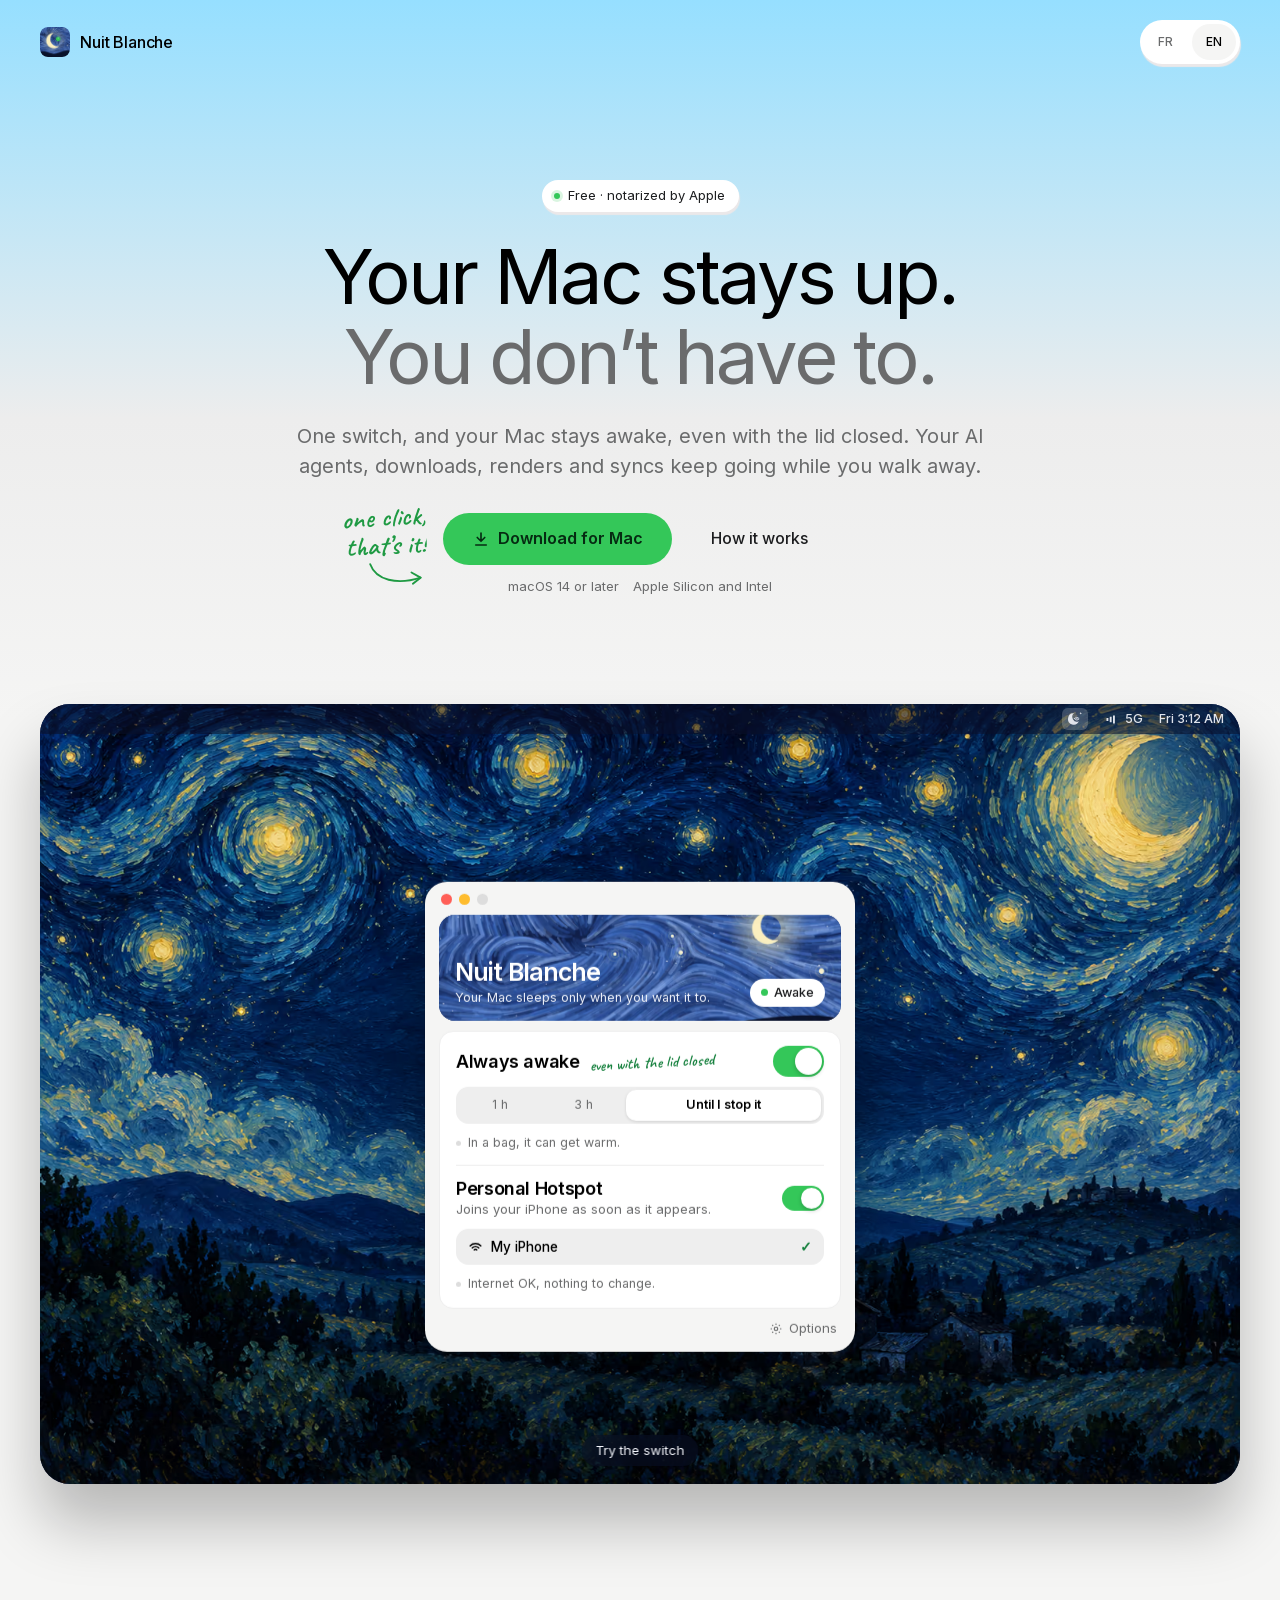
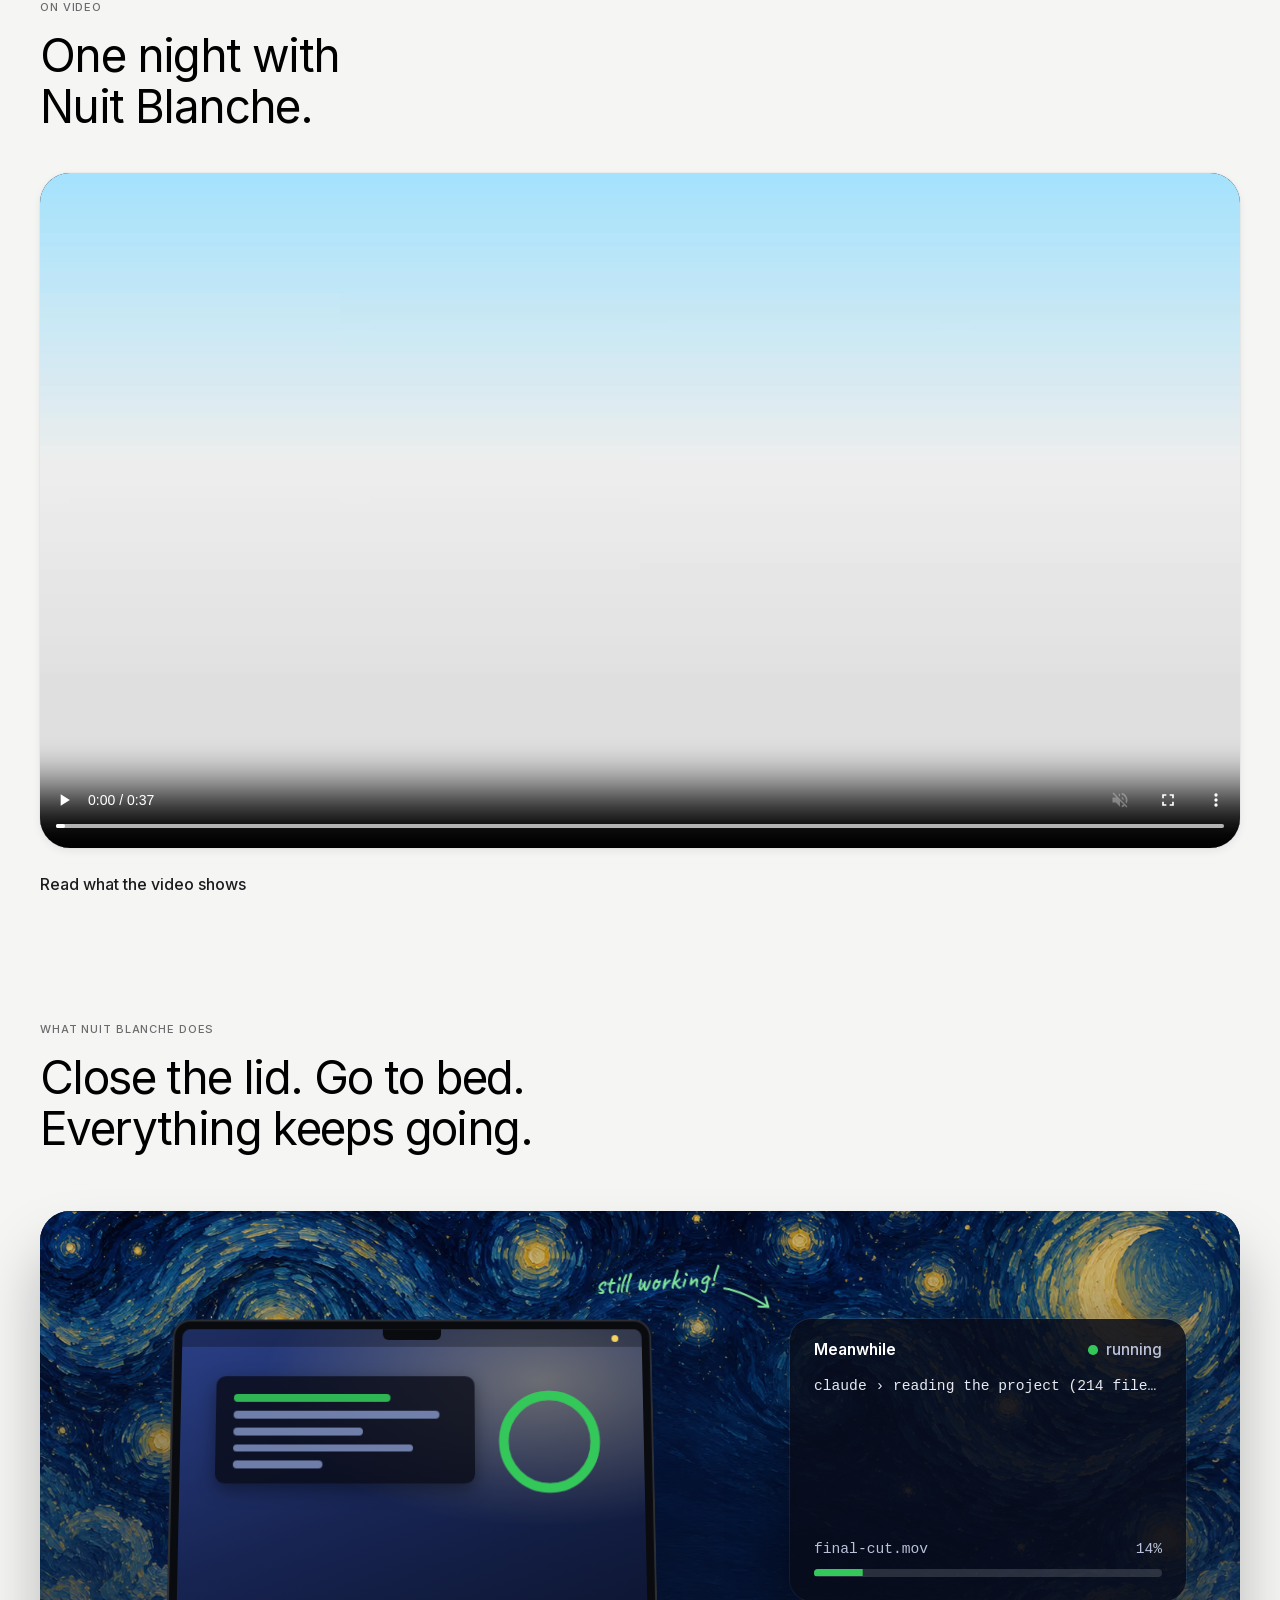
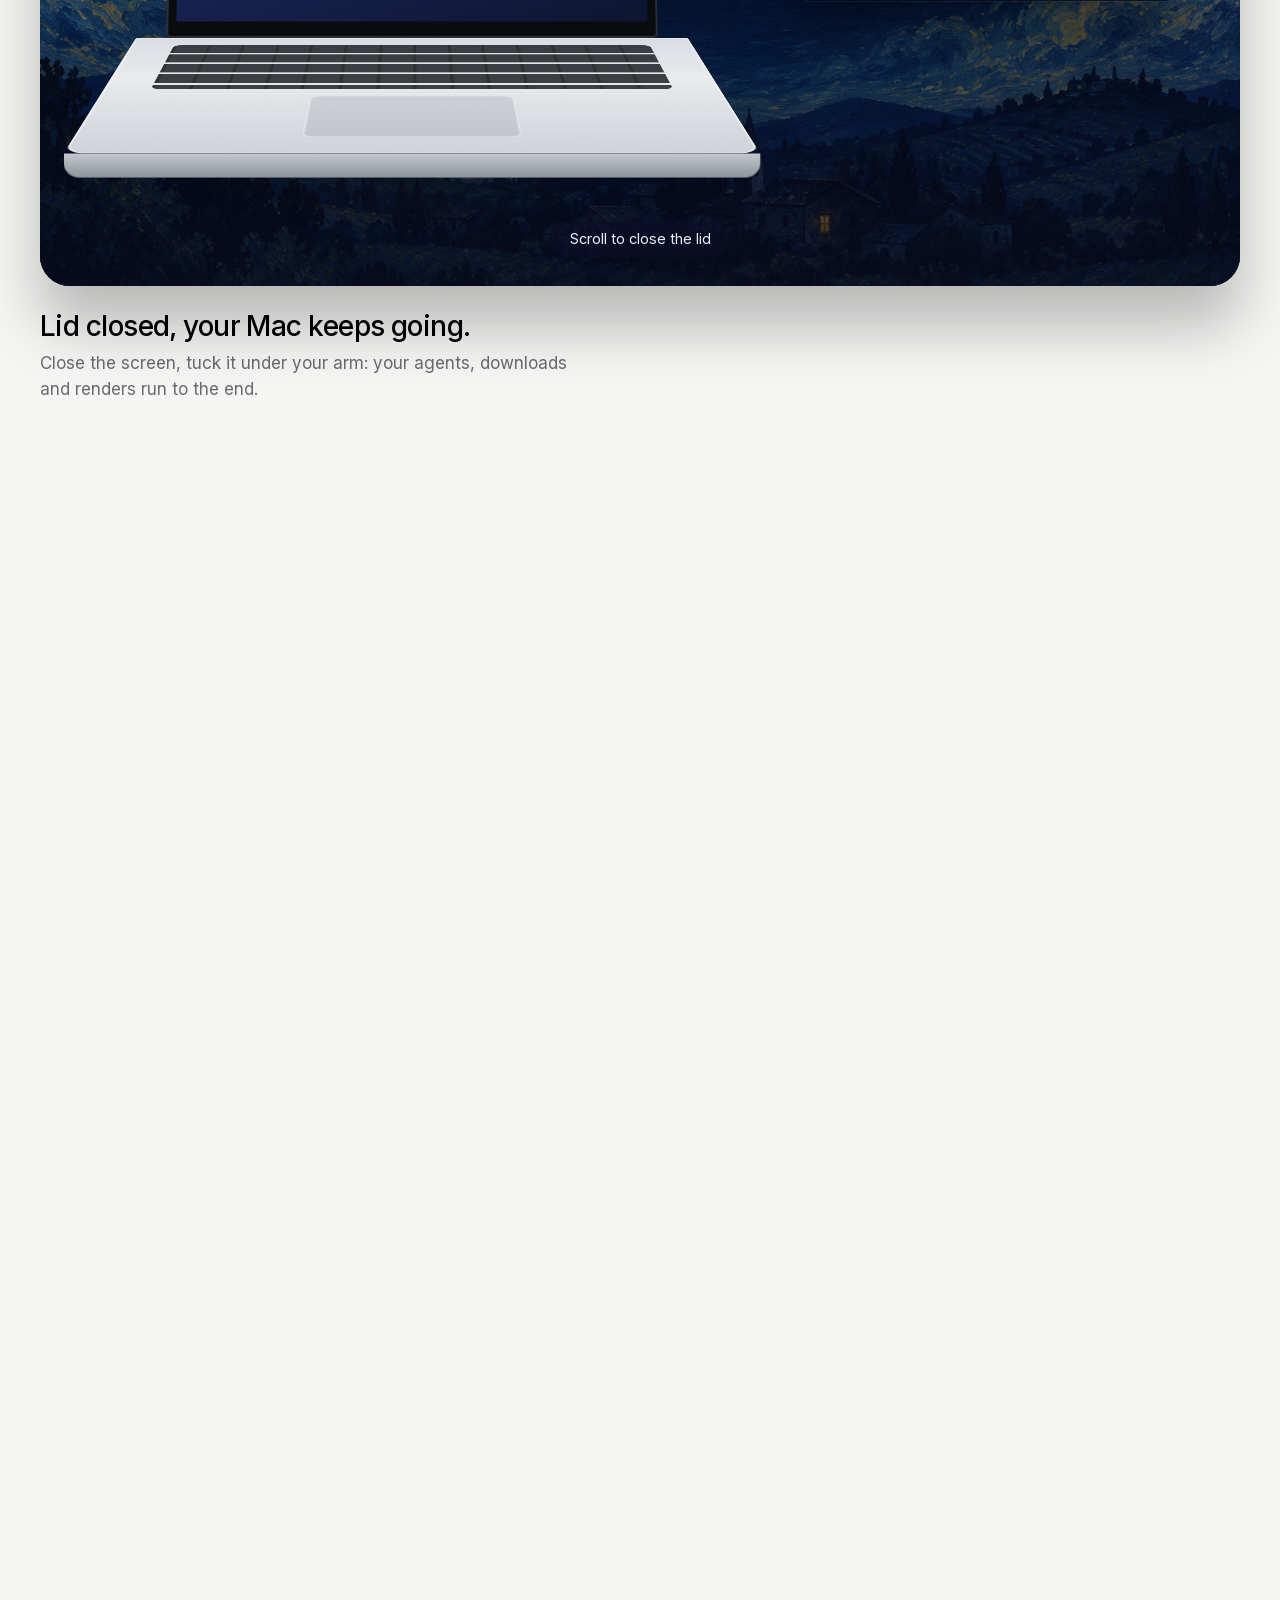
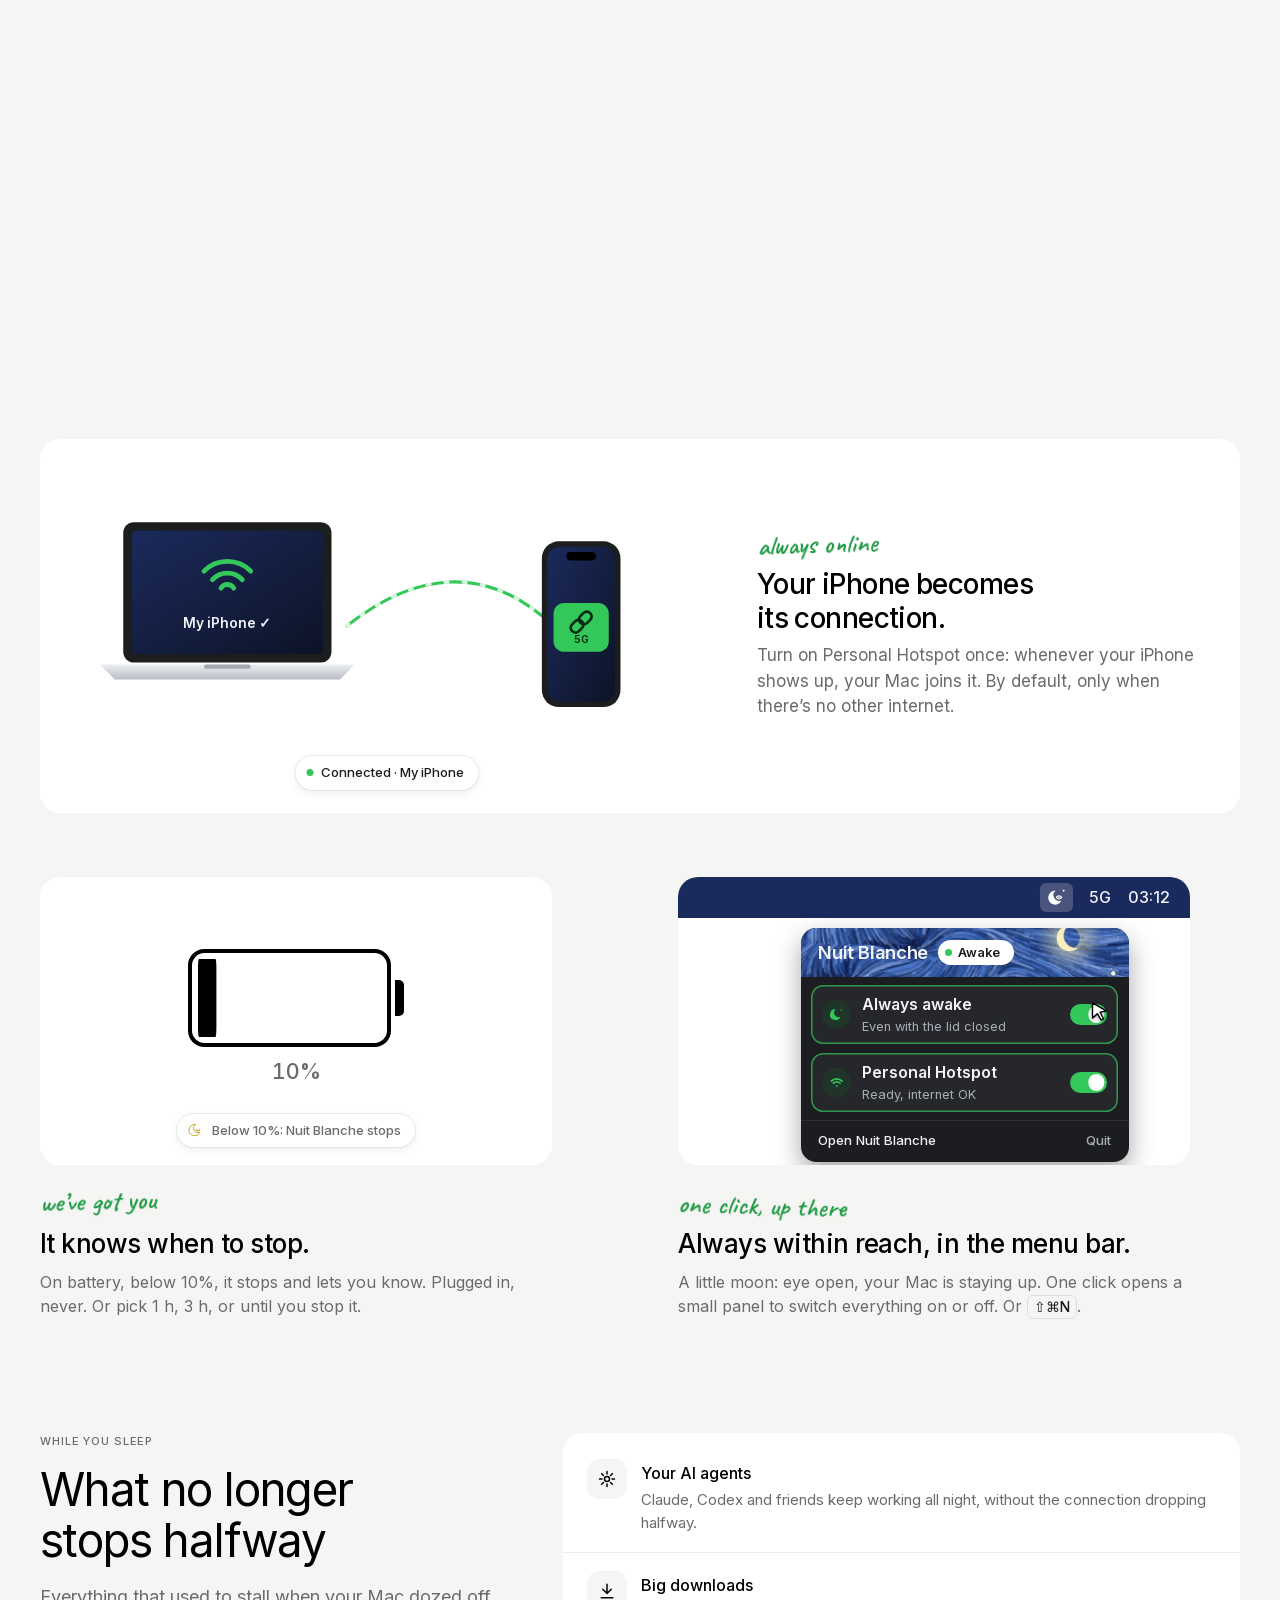
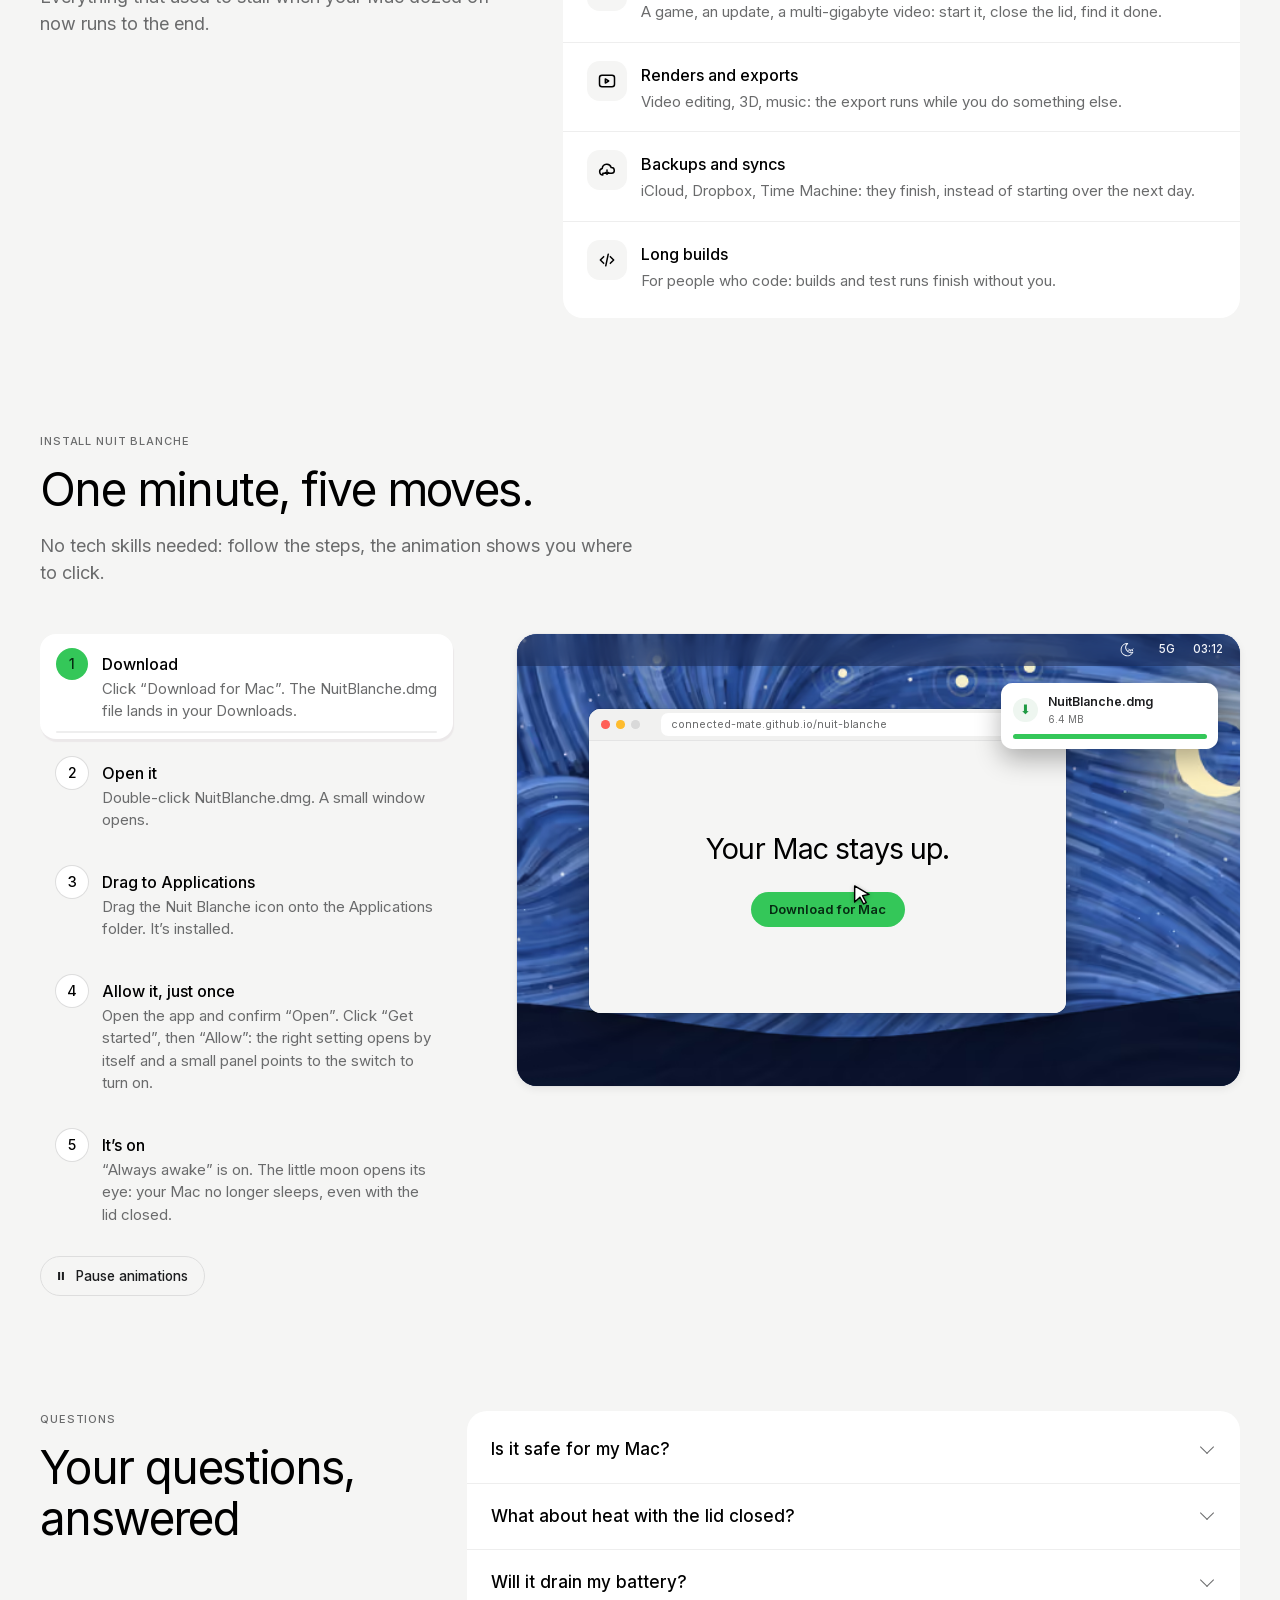
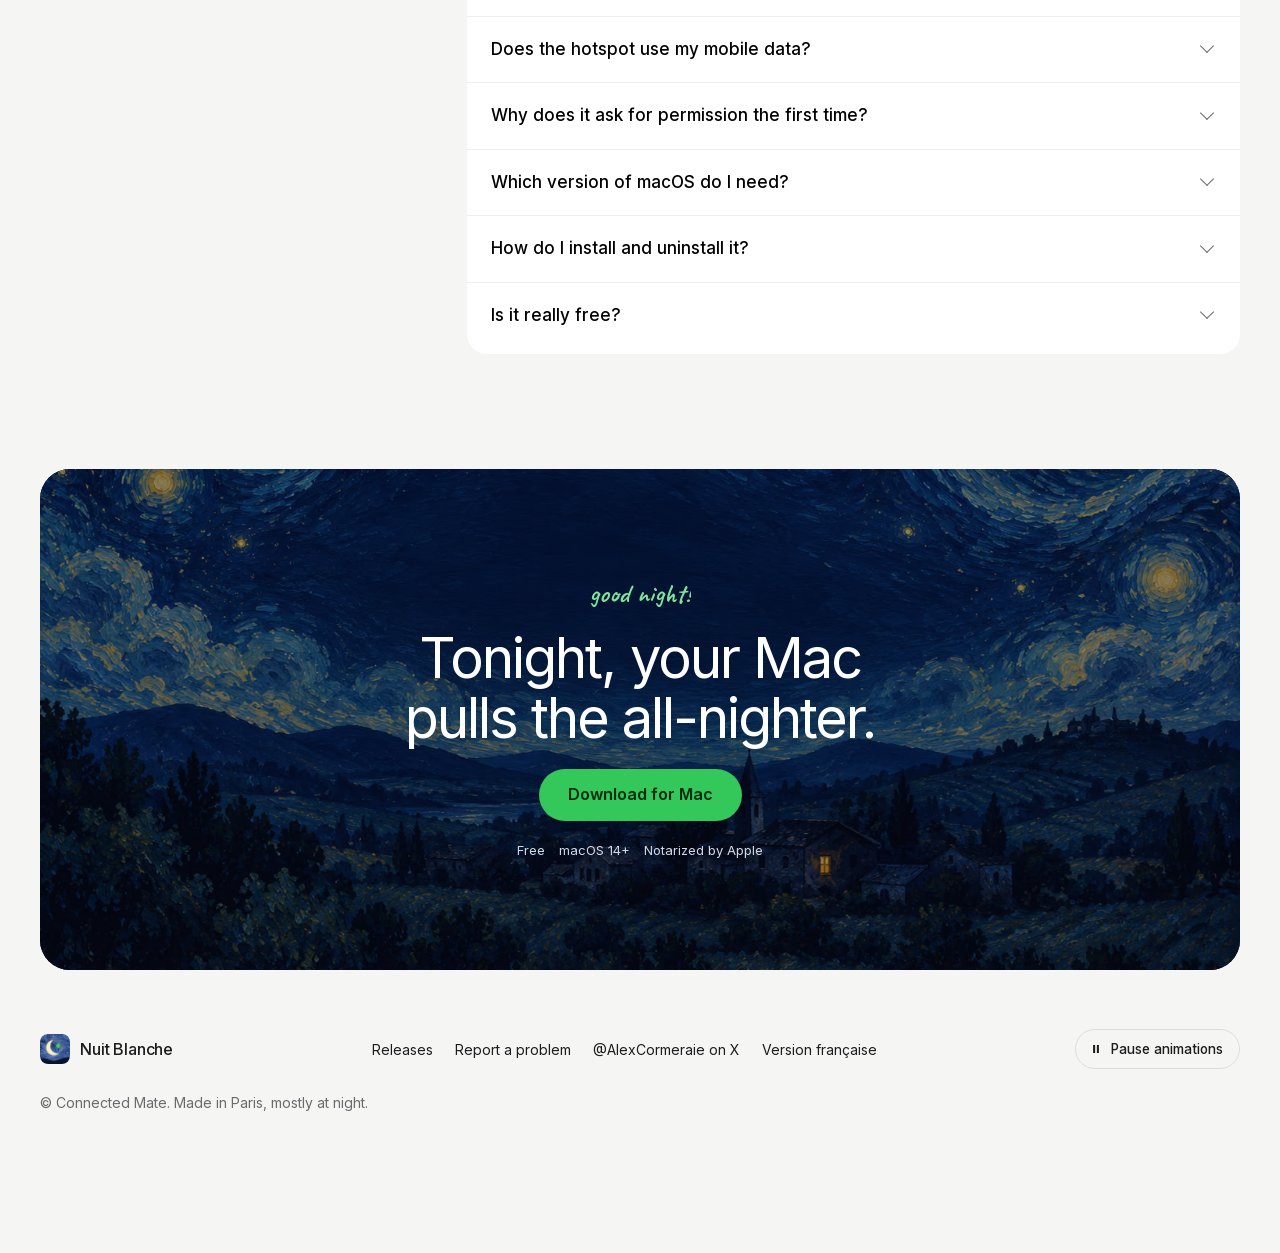
==== commit e1bc0ac6: "site: update from the app repository Co-Authored-By: Patrick Code <patrick-code@tgv-europe.sncf.fr>" ====
--- a/docs/en/index.html
+++ b/docs/en/index.html
@@ -175,16 +175,28 @@
   </div>
 </section>
 
-<!-- ————————————————————————————— vidéo (s'affiche dès que le fichier existe) -->
-<section class="wrap section video" id="video" aria-labelledby="video-titre" hidden data-video="assets/video/promo-en.mp4">
-  <p class="kicker">In 30 seconds</p>
-  <h2 class="h2" id="video-titre">See Nuit Blanche in action.</h2>
+<!-- ————————————————————————————— vidéo -->
+<section class="wrap section video" id="video" aria-labelledby="video-titre">
+  <p class="kicker">On video</p>
+  <h2 class="h2" id="video-titre">One night with Nuit Blanche.</h2>
   <div class="video__frame">
-    <video controls playsinline preload="none" poster="../assets/video/poster-en.jpg" width="1920" height="1080">
+    <video muted loop playsinline controls preload="none" poster="../assets/video/poster-en.jpg" width="1280" height="720" aria-label="Nuit Blanche promo video, 38 seconds, no sound" aria-describedby="video-texte" data-autoplay>
+      <source src="../assets/video/promo-en.webm" type="video/webm">
       <source src="../assets/video/promo-en.mp4" type="video/mp4">
-      <track kind="captions" src="../assets/video/promo-en.vtt" srclang="en" label="English" default>
     </video>
   </div>
+  <details class="video__text" id="video-texte">
+    <summary>Read what the video shows</summary>
+    <ol>
+        <li>11:47 pm. Your Mac is still working… and you’re half asleep.</li>
+        <li>AI agents, downloads, renders… a task moves forward on screen.</li>
+        <li>You close the lid.</li>
+        <li>Your Mac sleeps only when you want it to: the render reaches 100% and the tests finish, even with the lid closed.</li>
+        <li>No Wi‑Fi? It joins your iPhone.</li>
+        <li>In the menu bar, the little moon opens its eye: one switch, “Always awake”.</li>
+        <li>Nuit Blanche. Your Mac stays up. You don’t have to. Free, for Mac.</li>
+    </ol>
+  </details>
 </section>
 
 <!-- ————————————————————————————— fonctions -->
--- a/docs/style.css
+++ b/docs/style.css
@@ -674,9 +674,11 @@
   background: url("assets/banner.jpg") 50% 30% / cover, #23366f;
 }
 .mpanel__title { font-size: 3.6cqw; font-weight: 600; letter-spacing: -.02em; }
-.mpanel__chip { display: inline-grid; grid-template-columns: auto auto; align-items: center; column-gap: 1cqw; padding: .6cqw 1.8cqw .6cqw 1.4cqw; border-radius: 10cqw; background: #fff; color: #1c1d1f; font-size: 2.5cqw; }
+.mpanel__chip { display: inline-flex; align-items: center; gap: 1cqw; padding: .6cqw 1.8cqw .6cqw 1.4cqw; border-radius: 10cqw; background: #fff; color: #1c1d1f; font-size: 2.5cqw; }
 .mpanel__chip i { width: 1.4cqw; height: 1.4cqw; border-radius: 50%; background: var(--green); }
-.mpanel__chip b { grid-area: 1 / 2; font-weight: 600; }
+.mpanel__chip b { display: inline-block; overflow: hidden; white-space: nowrap; max-width: 24cqw; font-weight: 600; }
+.mpanel__chip b.mp-off { max-width: 0; }
+.mpanel__chip i { flex: none; }
 .mpanel__row {
   display: grid; grid-template-columns: auto 1fr auto; align-items: center; gap: 2.2cqw;
   margin: 1.6cqw 2cqw 0; padding: 1.6cqw 2.2cqw; border-radius: 2.4cqw;
@@ -712,6 +714,8 @@
   .vig--menu.is-live .mpanel .mp-on { animation: mp-on 8s ease-out infinite; }
   .vig--menu.is-live .mpanel .mp-off { animation: mp-off 8s ease-out infinite; }
   .vig--menu.is-live .mpanel__chip i { animation: mp-dot 8s ease-out infinite; }
+  .vig--menu.is-live .mpanel__chip b.mp-on { animation: mp-on 8s ease-out infinite, mp-w-on 8s var(--ease-out-quint) infinite; }
+  .vig--menu.is-live .mpanel__chip b.mp-off { animation: mp-off 8s ease-out infinite, mp-w-off 8s var(--ease-out-quint) infinite; }
   .vig--menu.is-live .mbar .m-on { animation: mb-on 8s var(--ease-out-quint) infinite; }
   .vig--menu.is-live .mbar .m-off { animation: mb-off 8s var(--ease-out-quint) infinite; }
 }
@@ -741,6 +745,9 @@
 @keyframes mp-knob { 0%, 47% { transform: none; } 54%, 100% { transform: translateX(3cqw); } }
 @keyframes mp-on { 0%, 48% { opacity: 0; } 53%, 100% { opacity: 1; } }
 @keyframes mp-off { 0%, 48% { opacity: 1; } 53%, 100% { opacity: 0; } }
+/* la pastille épouse son texte : seule exception au « transform/opacity », un élément minuscule */
+@keyframes mp-w-on { 0%, 48% { max-width: 0; } 54%, 100% { max-width: 24cqw; } }
+@keyframes mp-w-off { 0%, 48% { max-width: 24cqw; } 54%, 100% { max-width: 0; } }
 @keyframes mp-dot { 0%, 48% { background: #8a8d94; } 53%, 100% { background: var(--green); } }
 @keyframes mb-on { 0%, 48% { opacity: 0; } 53%, 92% { opacity: 1; } 98%, 100% { opacity: 0; } }
 @keyframes mb-off { 0%, 48% { opacity: 1; } 53%, 92% { opacity: 0; } 98%, 100% { opacity: 1; } }
@@ -1235,3 +1242,6 @@
 /* ═════════════════════════════════════════════ vidéo */
 .video__frame { margin-top: clamp(28px, 4vw, 40px); overflow: hidden; border-radius: var(--r-mock); background: #0d1530; aspect-ratio: 16 / 9; box-shadow: var(--shadow-sm), 0 0 0 1px var(--hair); }
 .video__frame video { display: block; width: 100%; height: 100%; object-fit: cover; }
+.video__text { margin-top: 14px; max-width: 62ch; color: var(--muted); }
+.video__text summary { cursor: pointer; min-height: 44px; display: inline-flex; align-items: center; color: var(--body); font-weight: 500; }
+.video__text ol { margin: 4px 0 0; padding-left: 1.4em; display: grid; gap: 4px; }
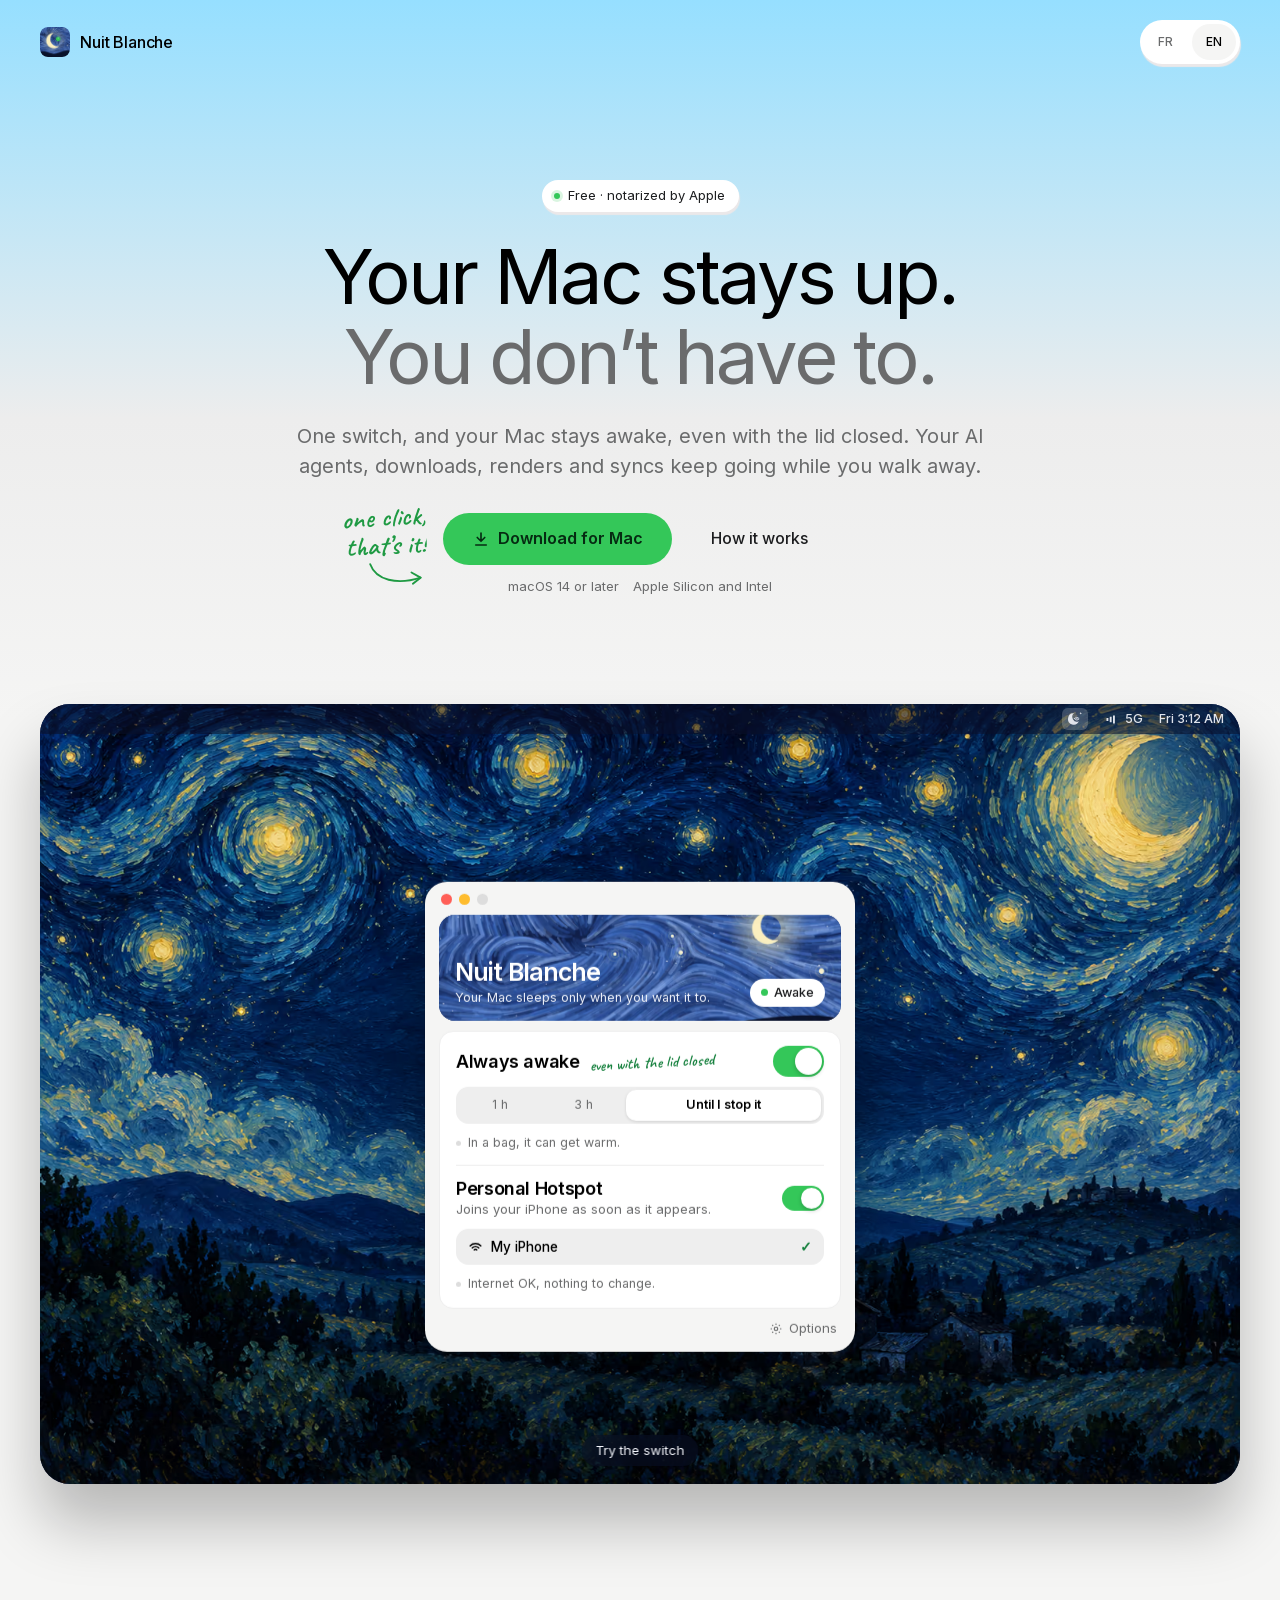
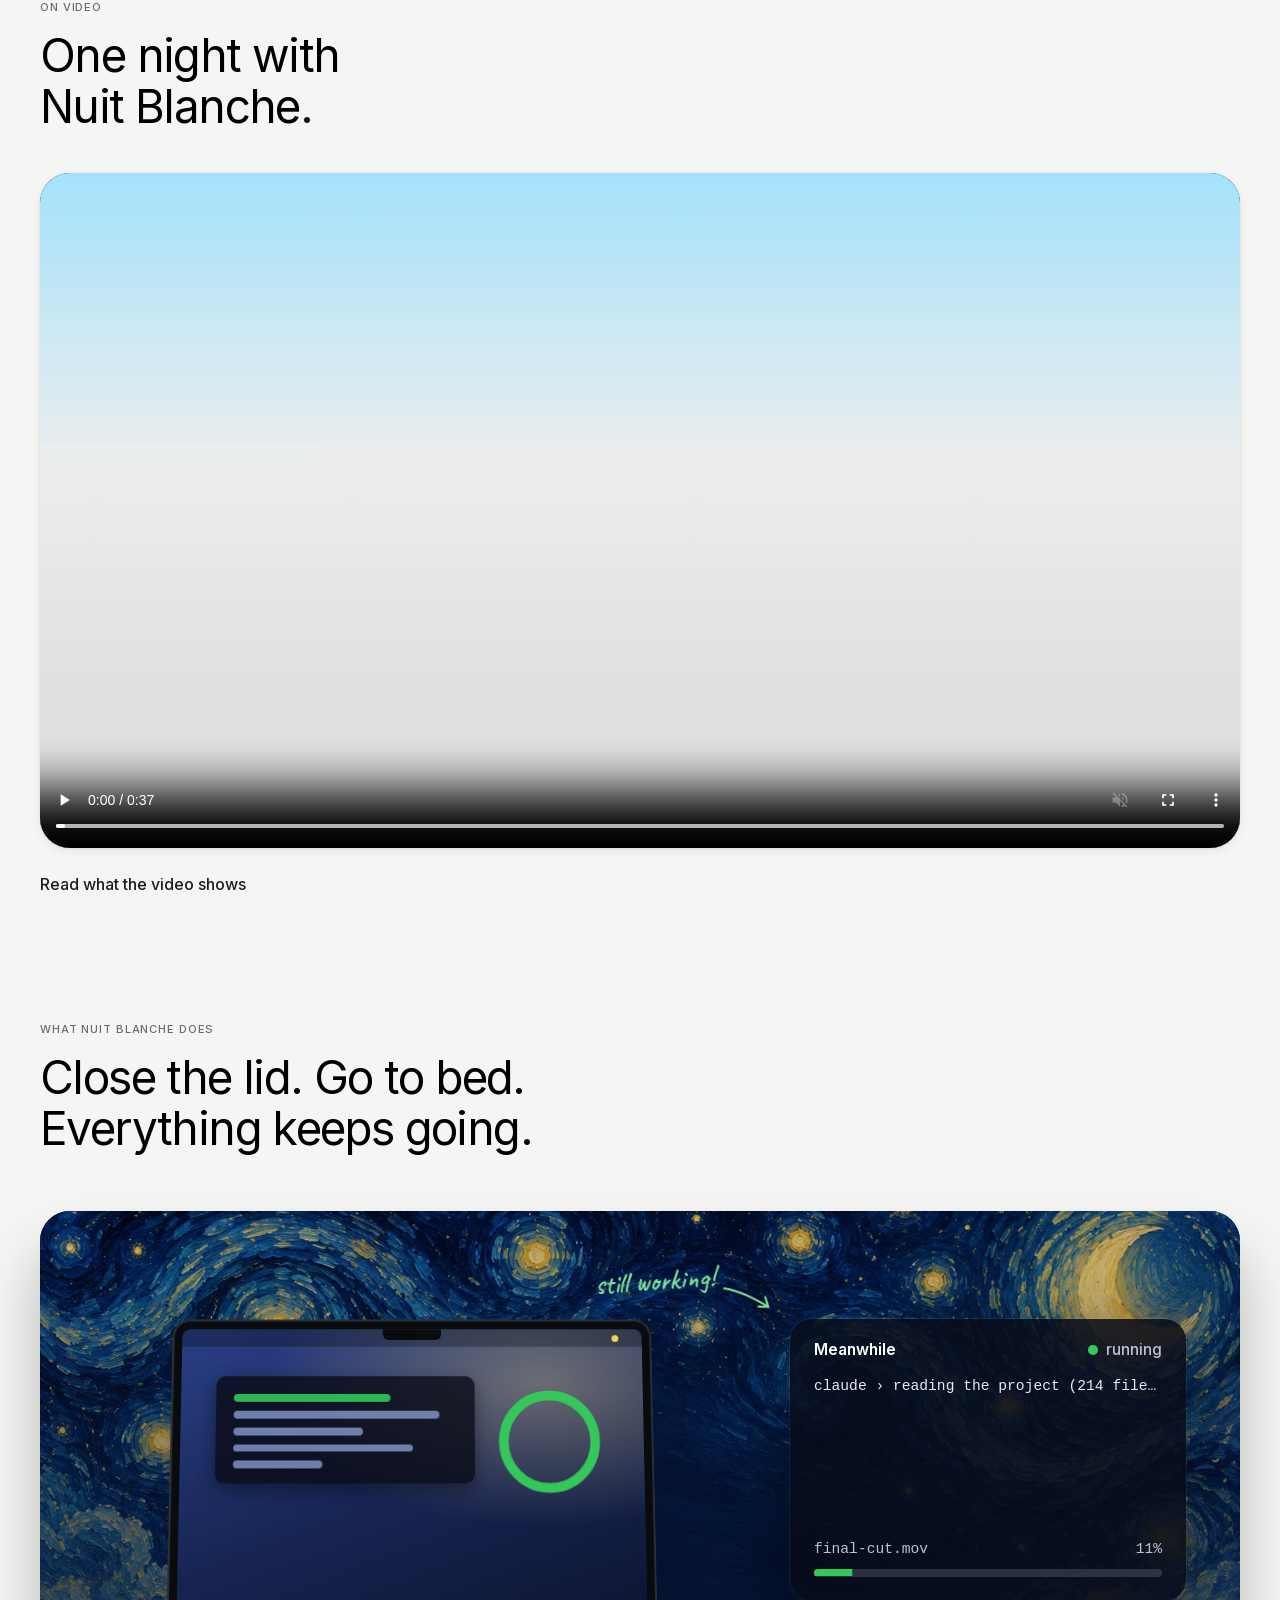
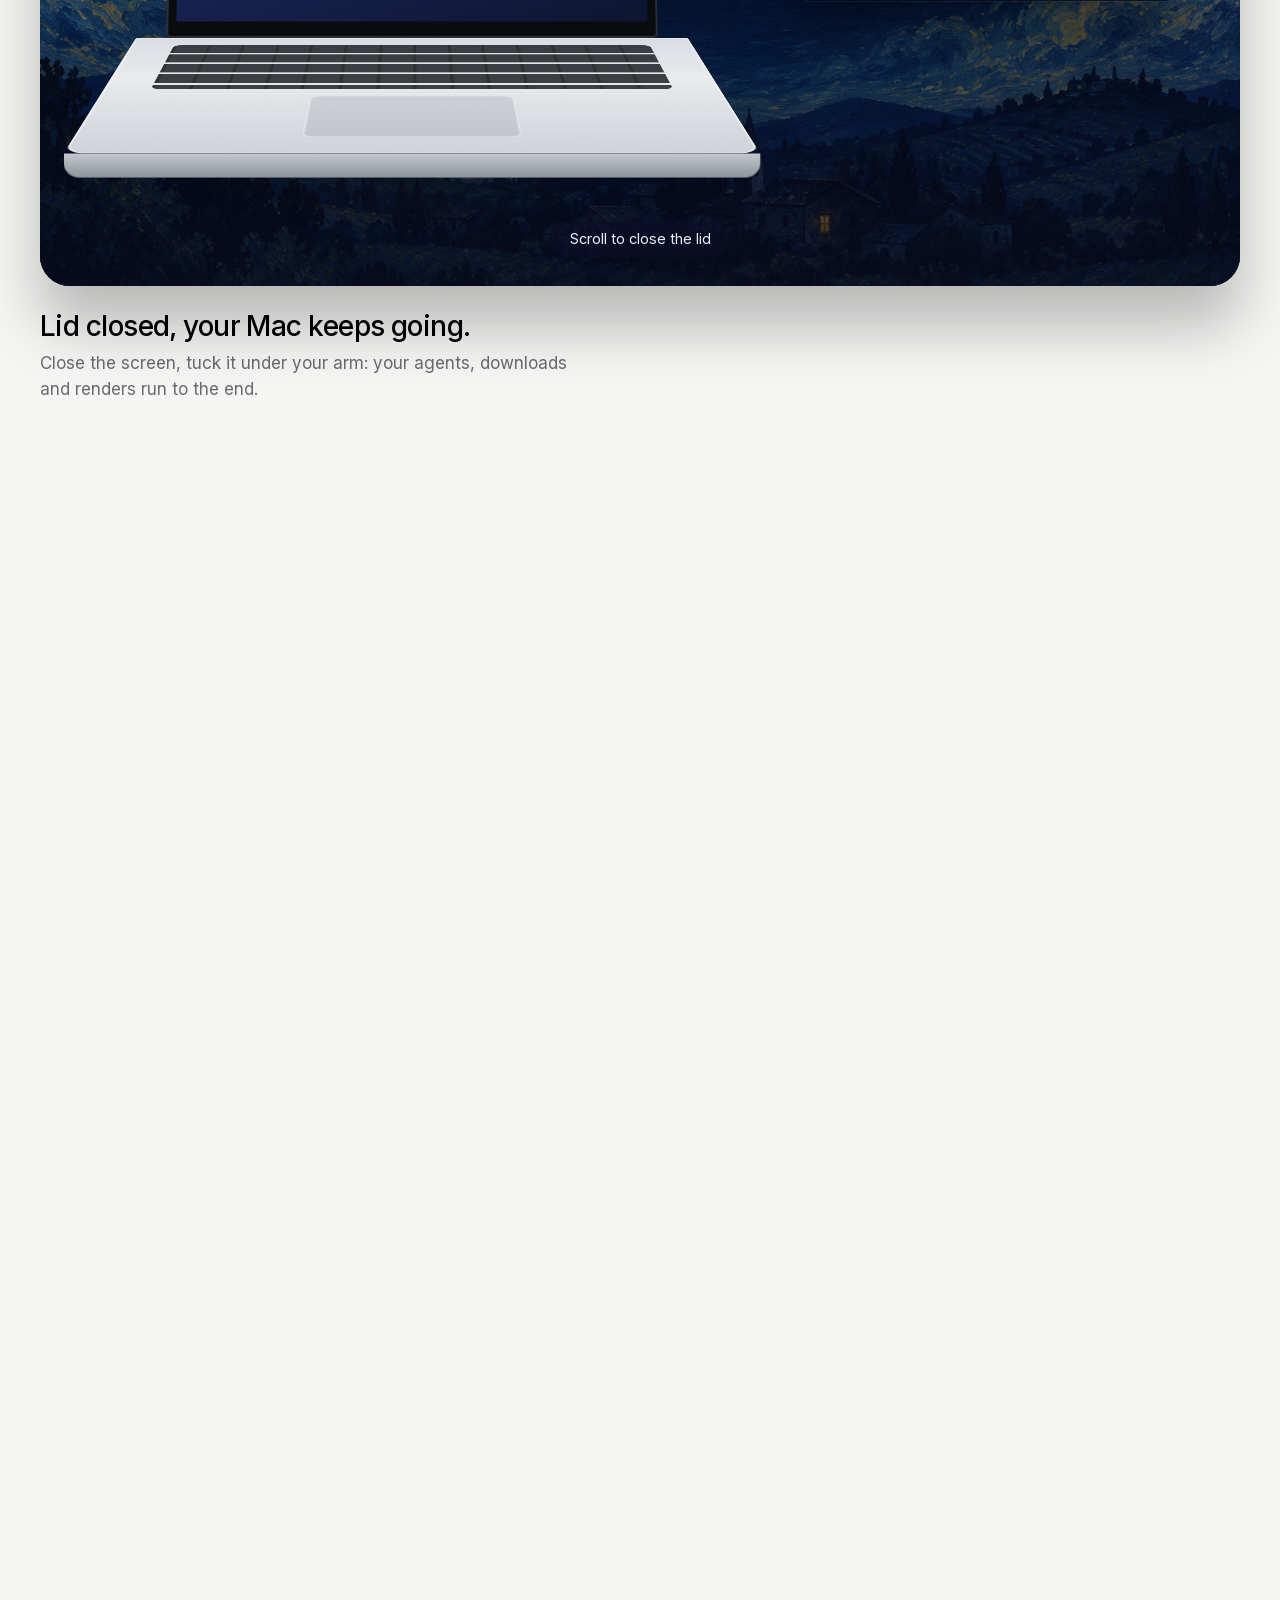
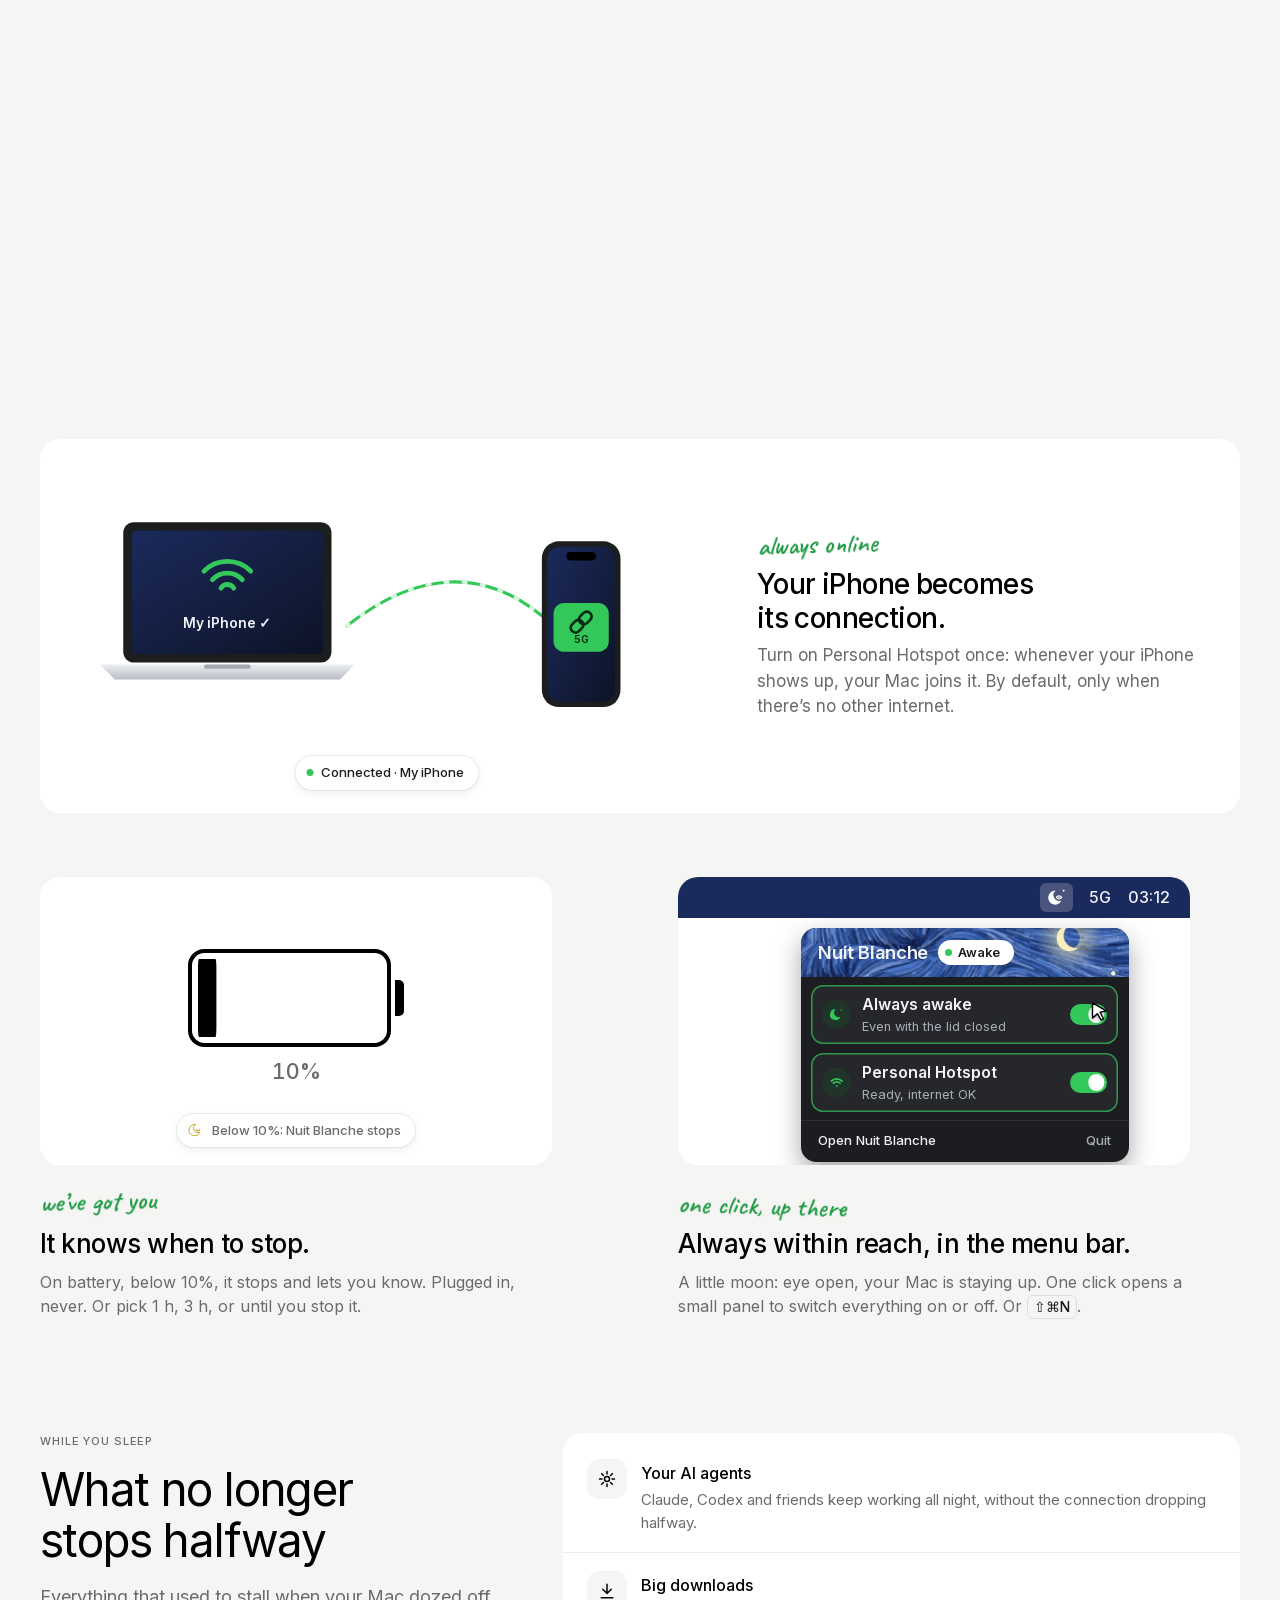
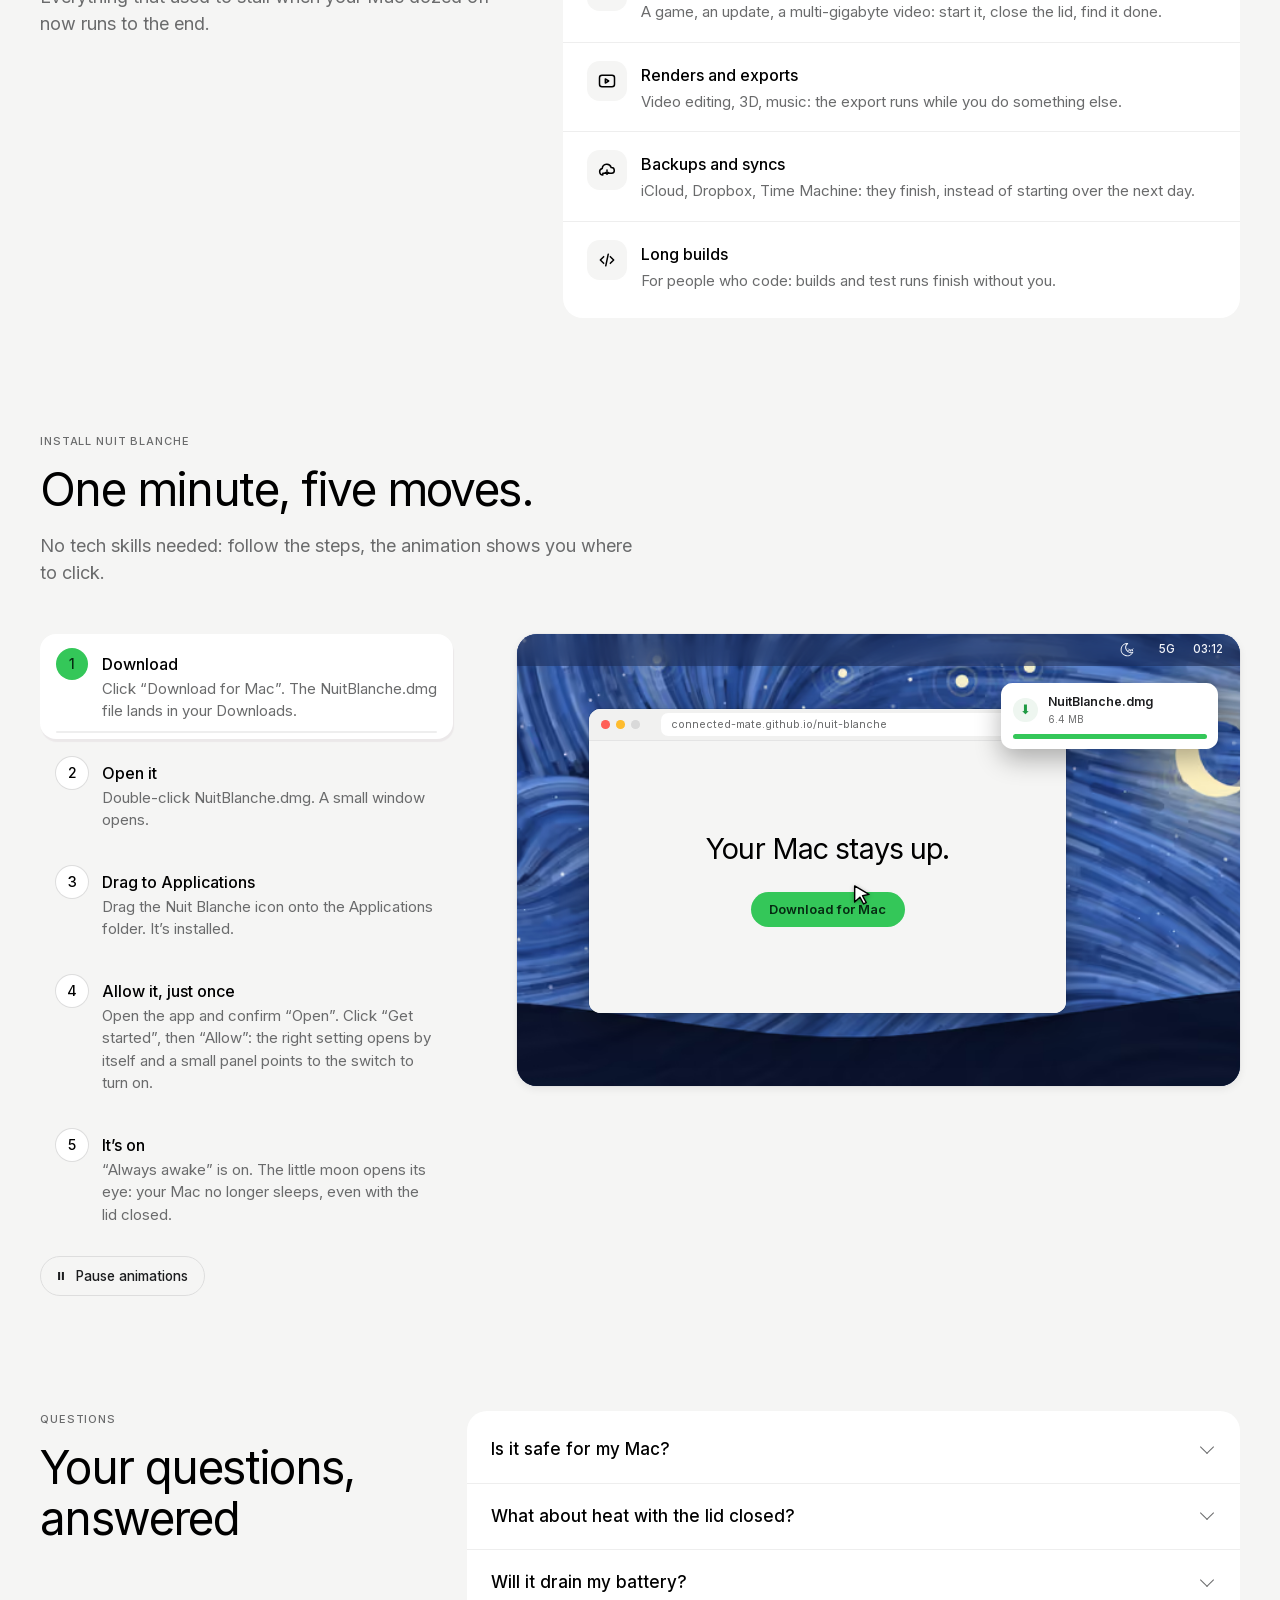
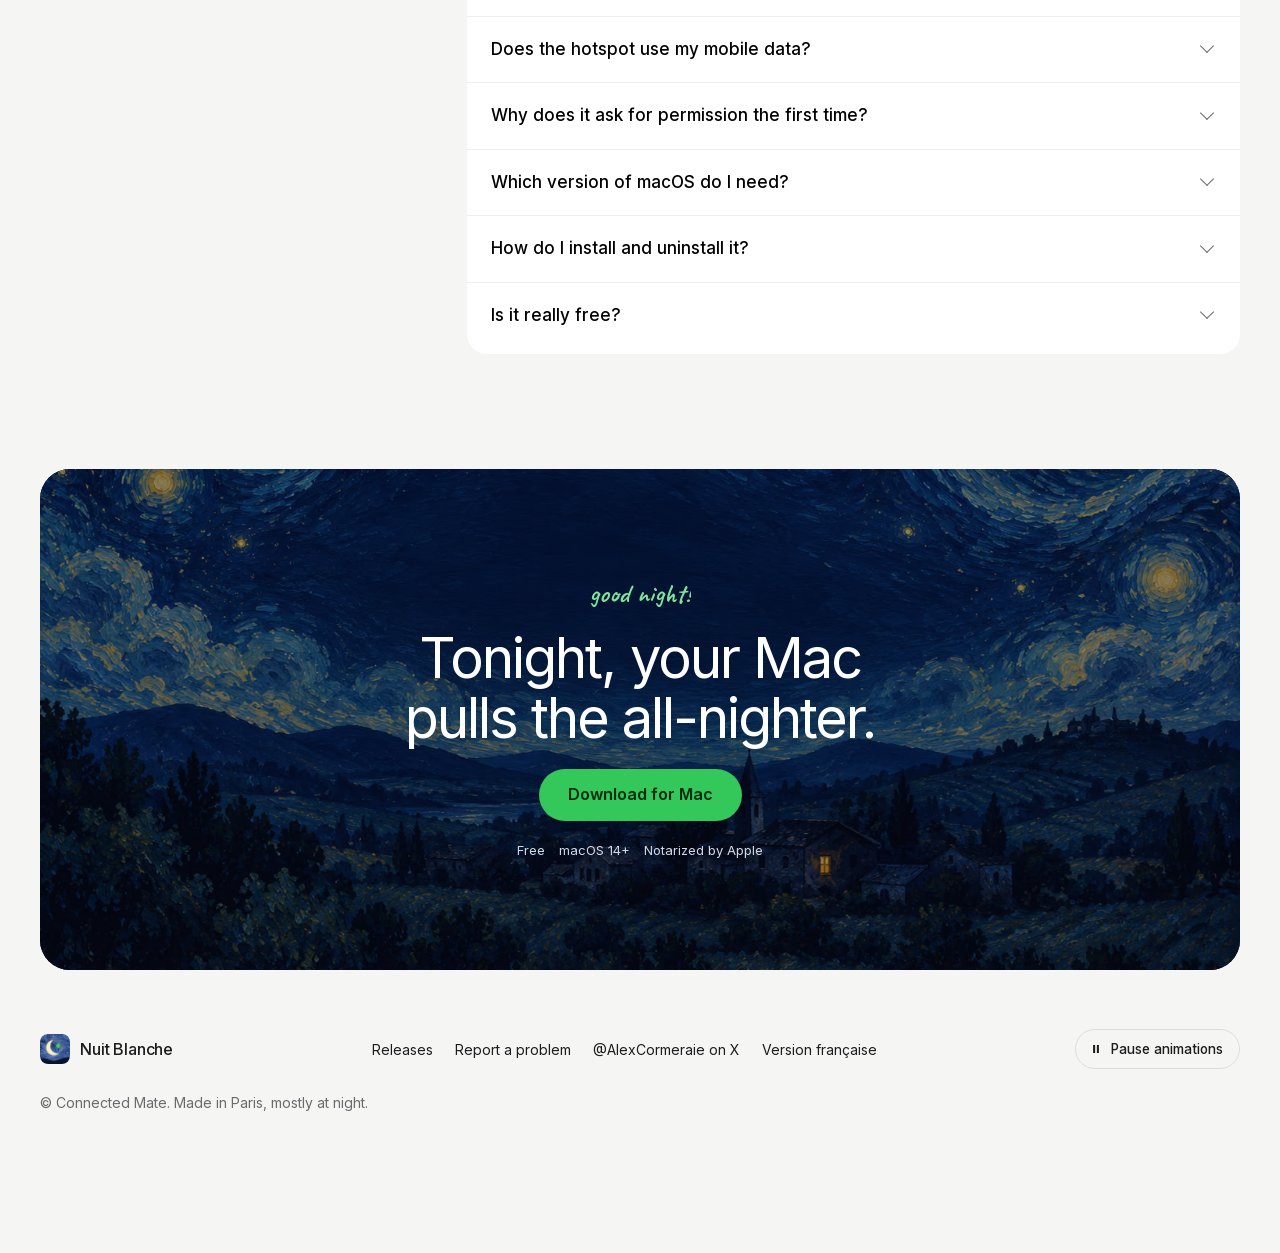
==== commit 58cf5ca3: "site: update from the app repository Co-Authored-By: Patrick Code <patrick-code@tgv-europe.sncf.fr>" ====
--- a/docs/en/index.html
+++ b/docs/en/index.html
@@ -180,20 +180,21 @@
   <p class="kicker">On video</p>
   <h2 class="h2" id="video-titre">One night with Nuit Blanche.</h2>
   <div class="video__frame">
-    <video muted loop playsinline controls preload="none" poster="../assets/video/poster-en.jpg" width="1280" height="720" aria-label="Nuit Blanche promo video, 38 seconds, no sound" aria-describedby="video-texte" data-autoplay>
+    <video muted loop playsinline controls preload="none" poster="../assets/video/poster-en.jpg" width="1920" height="1080" aria-label="Nuit Blanche promo video, 38 seconds, no sound" aria-describedby="video-texte" data-autoplay>
       <source src="../assets/video/promo-en.webm" type="video/webm">
       <source src="../assets/video/promo-en.mp4" type="video/mp4">
+      <track kind="captions" src="../assets/video/promo-en.vtt" srclang="en" label="English (text and descriptions)">
     </video>
   </div>
   <details class="video__text" id="video-texte">
     <summary>Read what the video shows</summary>
     <ol>
         <li>11:47 pm. Your Mac is still working… and you’re half asleep.</li>
-        <li>AI agents, downloads, renders… a task moves forward on screen.</li>
-        <li>You close the lid.</li>
-        <li>Your Mac sleeps only when you want it to: the render reaches 100% and the tests finish, even with the lid closed.</li>
-        <li>No Wi‑Fi? It joins your iPhone.</li>
-        <li>In the menu bar, the little moon opens its eye: one switch, “Always awake”.</li>
+        <li>AI agents, downloads, renders… on the Mac, an AI agent is working and a file is downloading.</li>
+        <li>You close the lid. Normally, it falls asleep…</li>
+        <li>Your Mac sleeps only when you want it to. Even with the lid closed: the download and the tests finish.</li>
+        <li>No Wi‑Fi? It joins your iPhone, on its own.</li>
+        <li>In the menu bar, one click on “Always awake”: the moon opens its eye. One switch.</li>
         <li>Nuit Blanche. Your Mac stays up. You don’t have to. Free, for Mac.</li>
     </ol>
   </details>
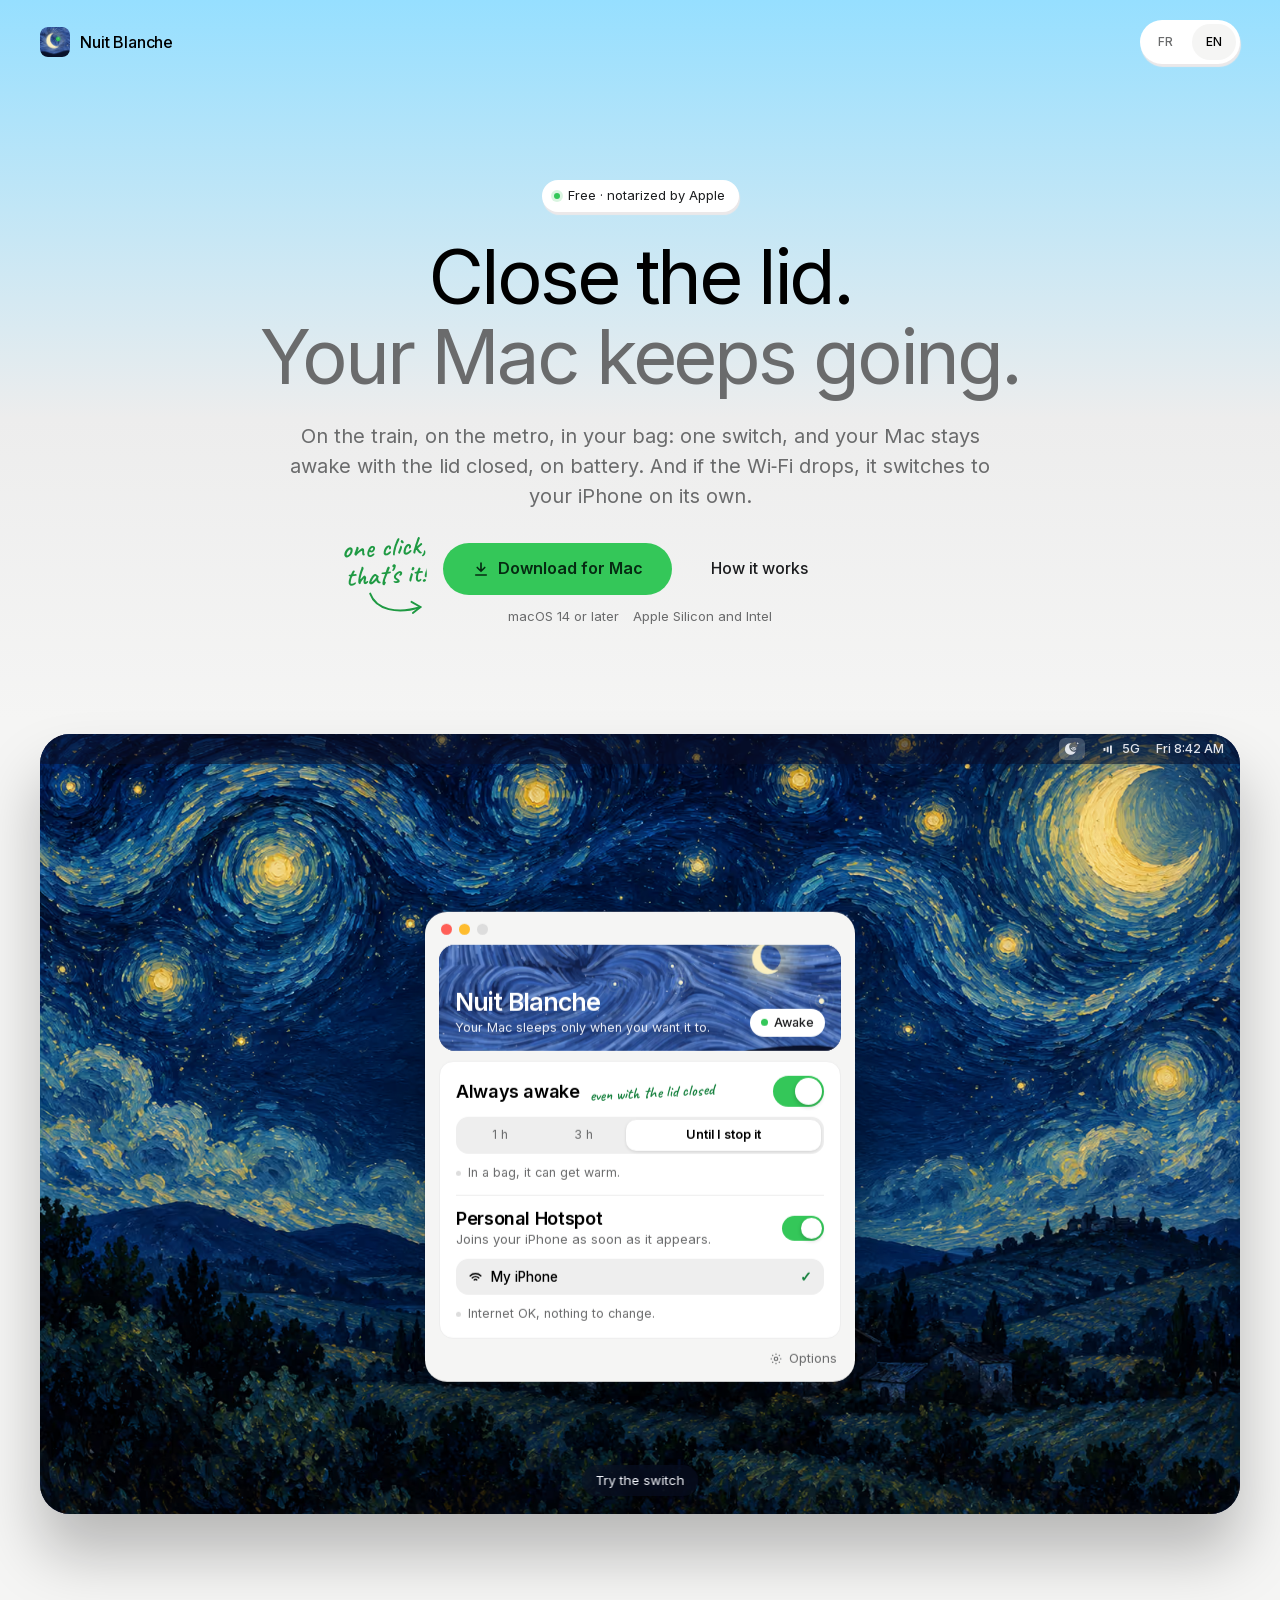
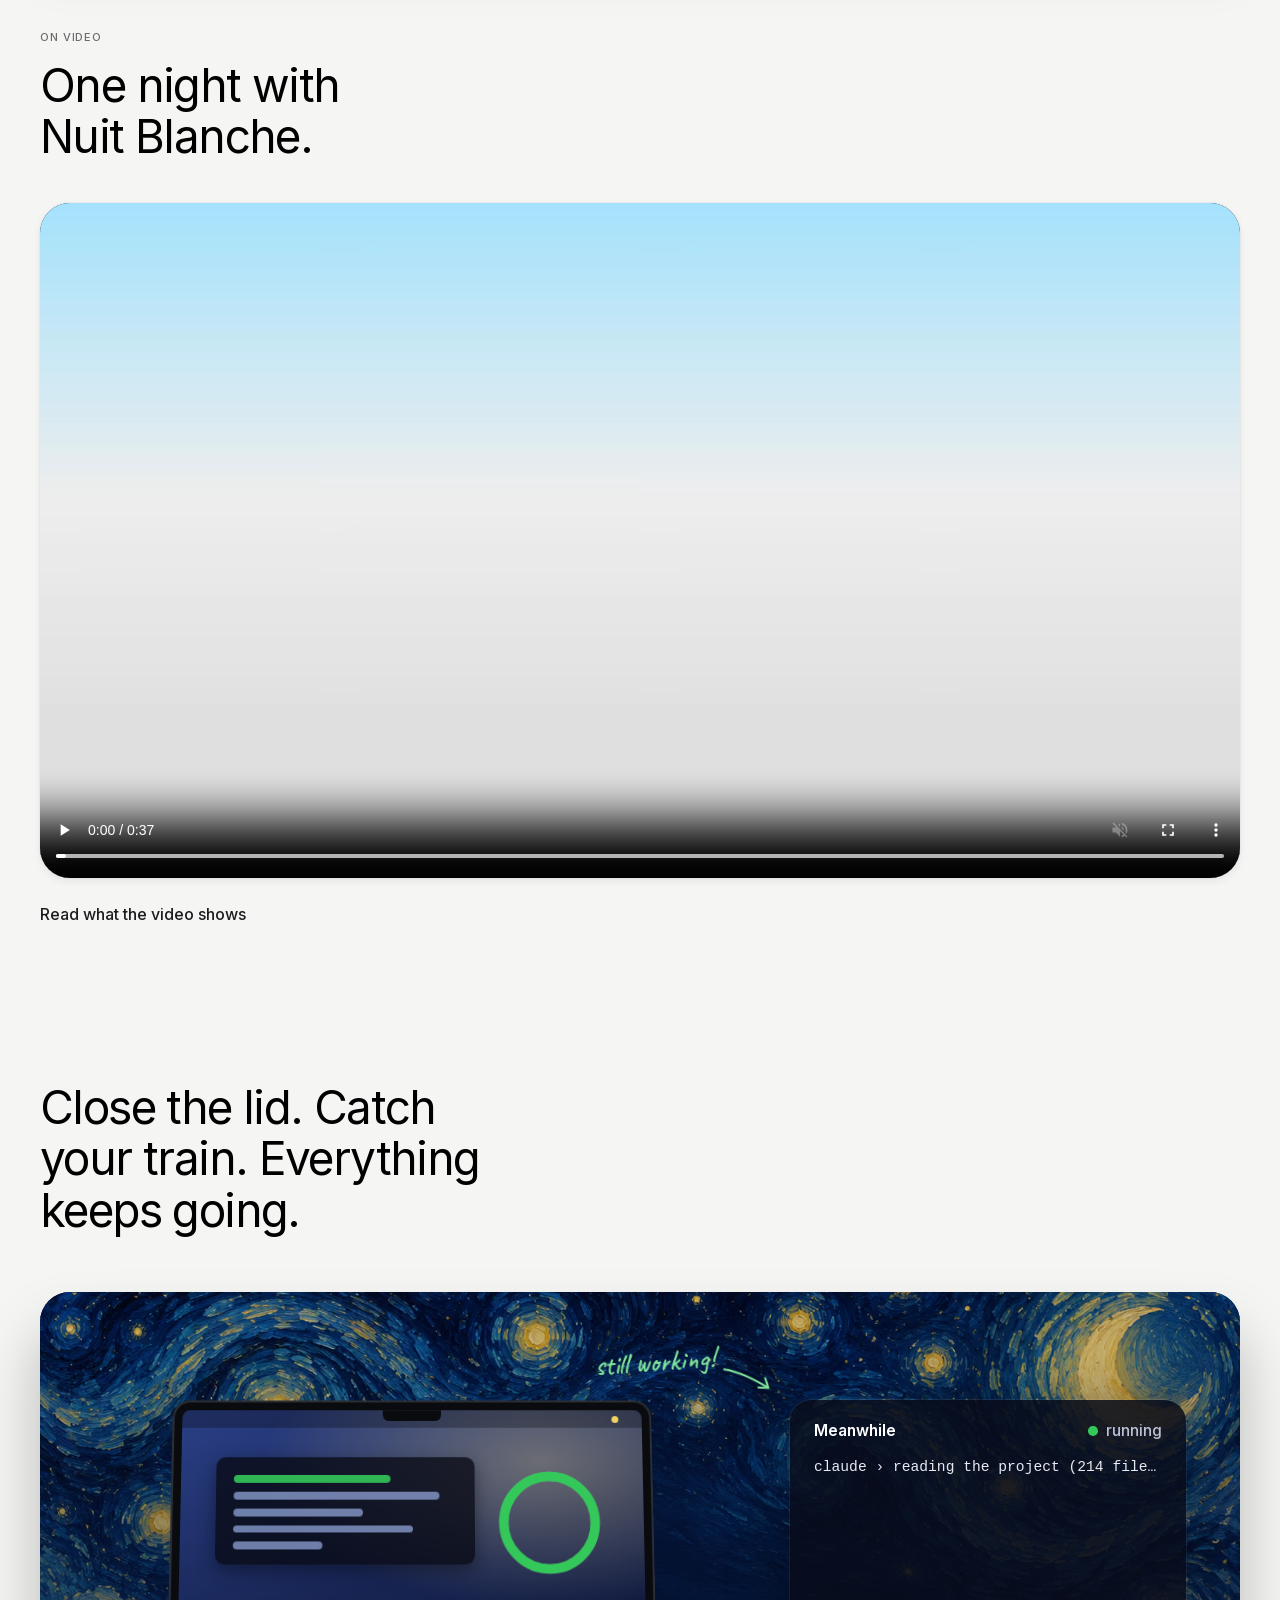
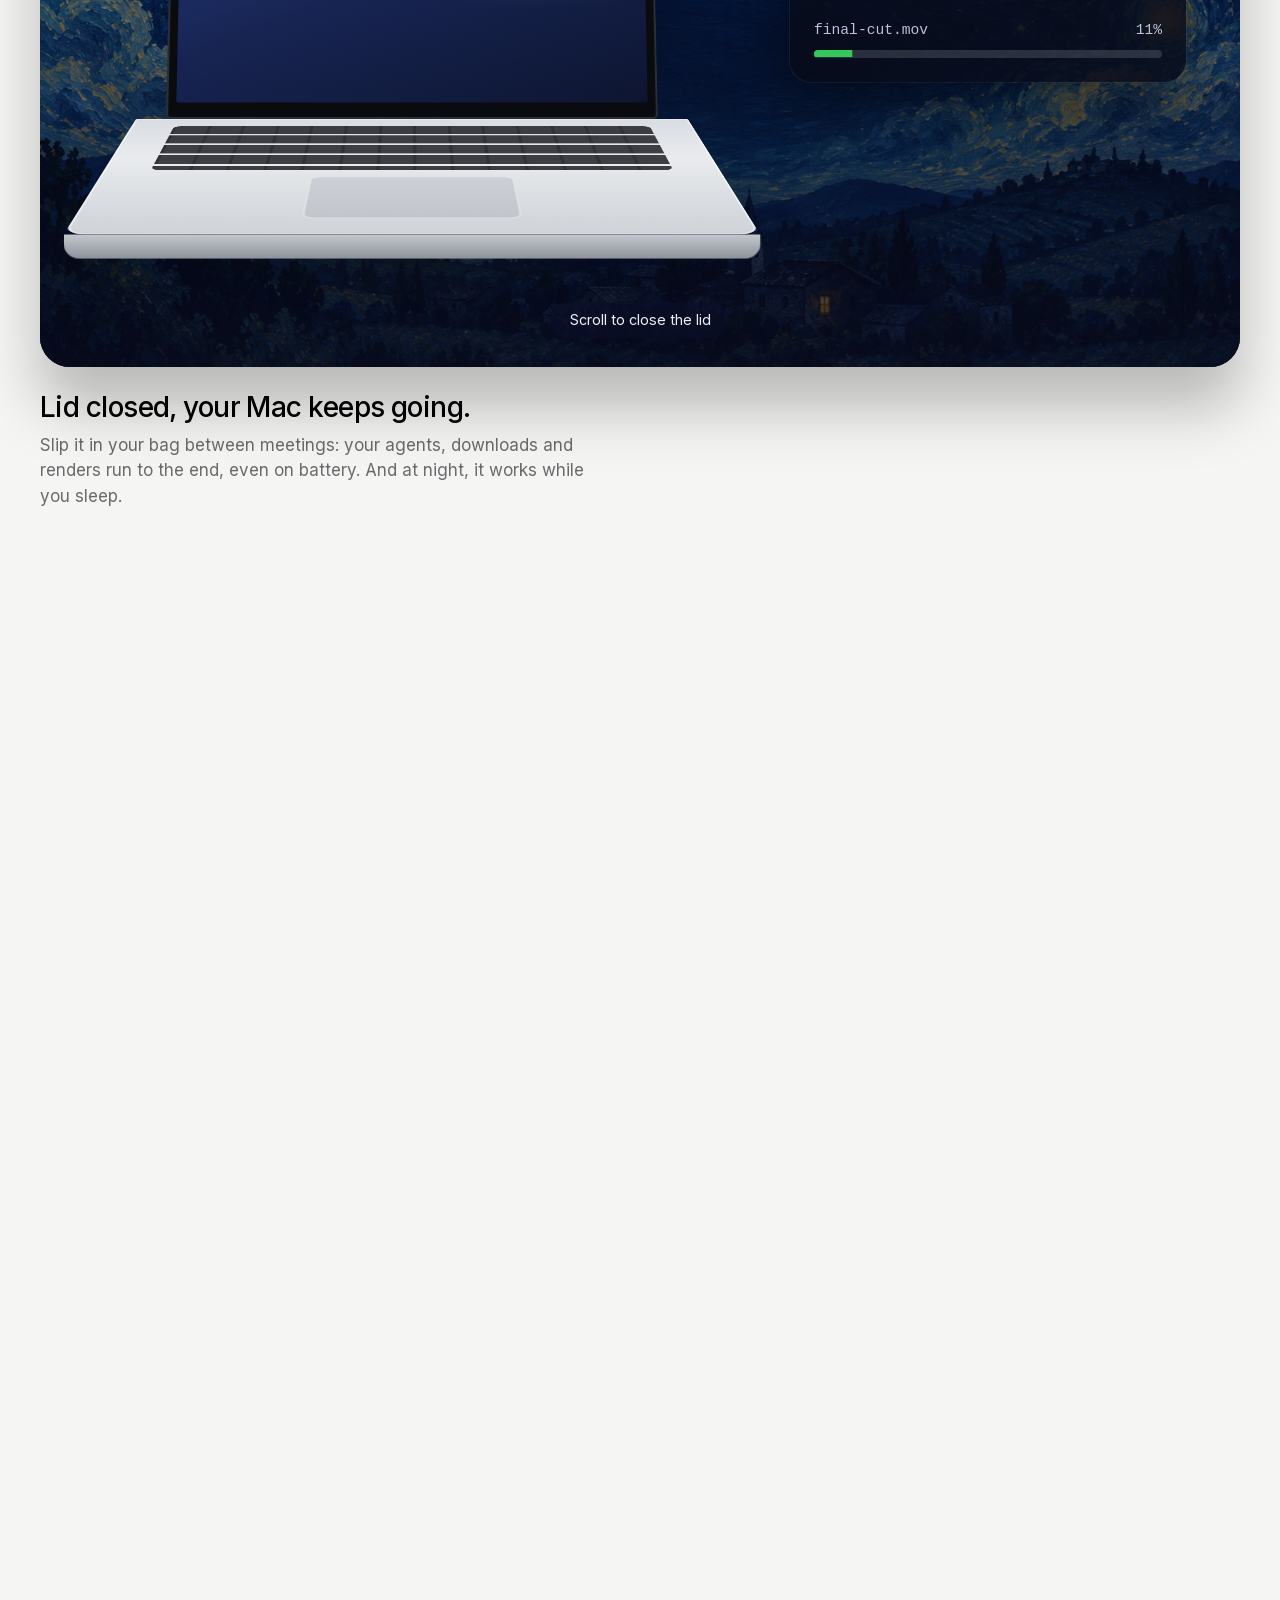
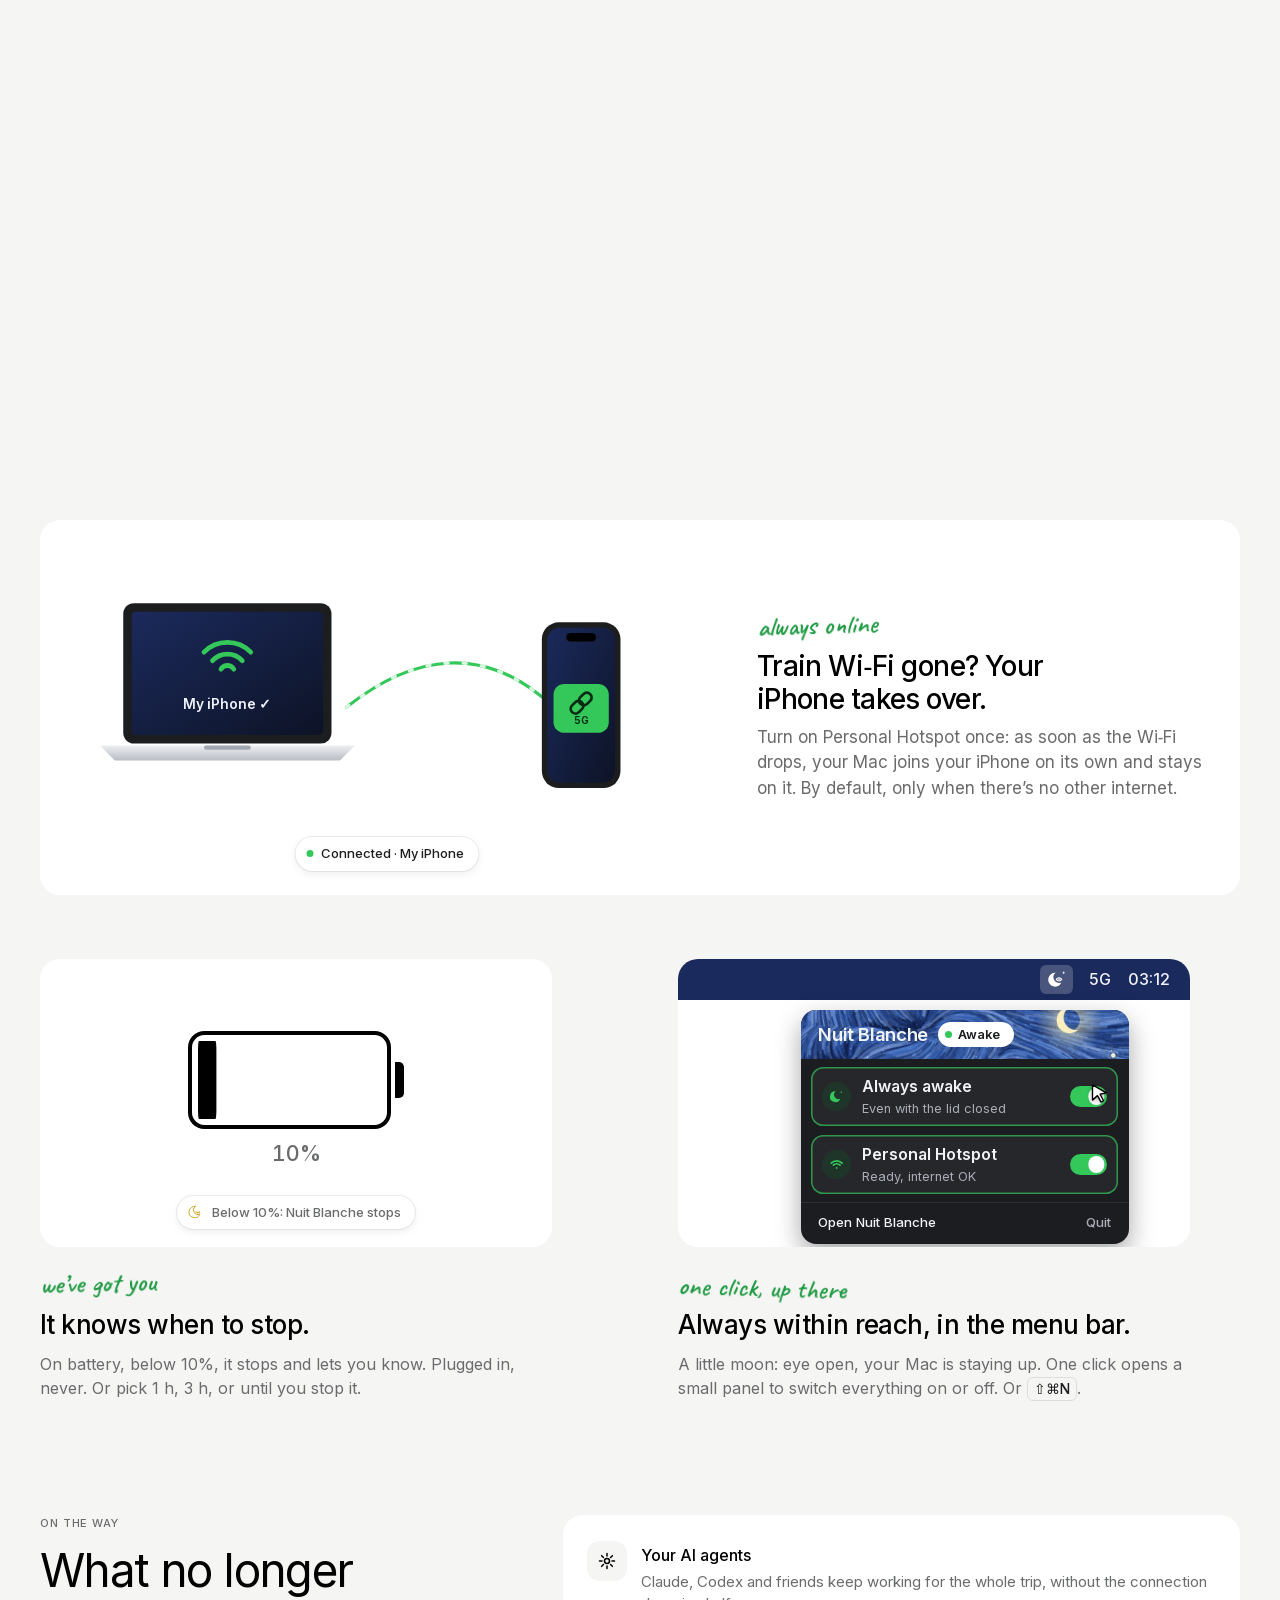
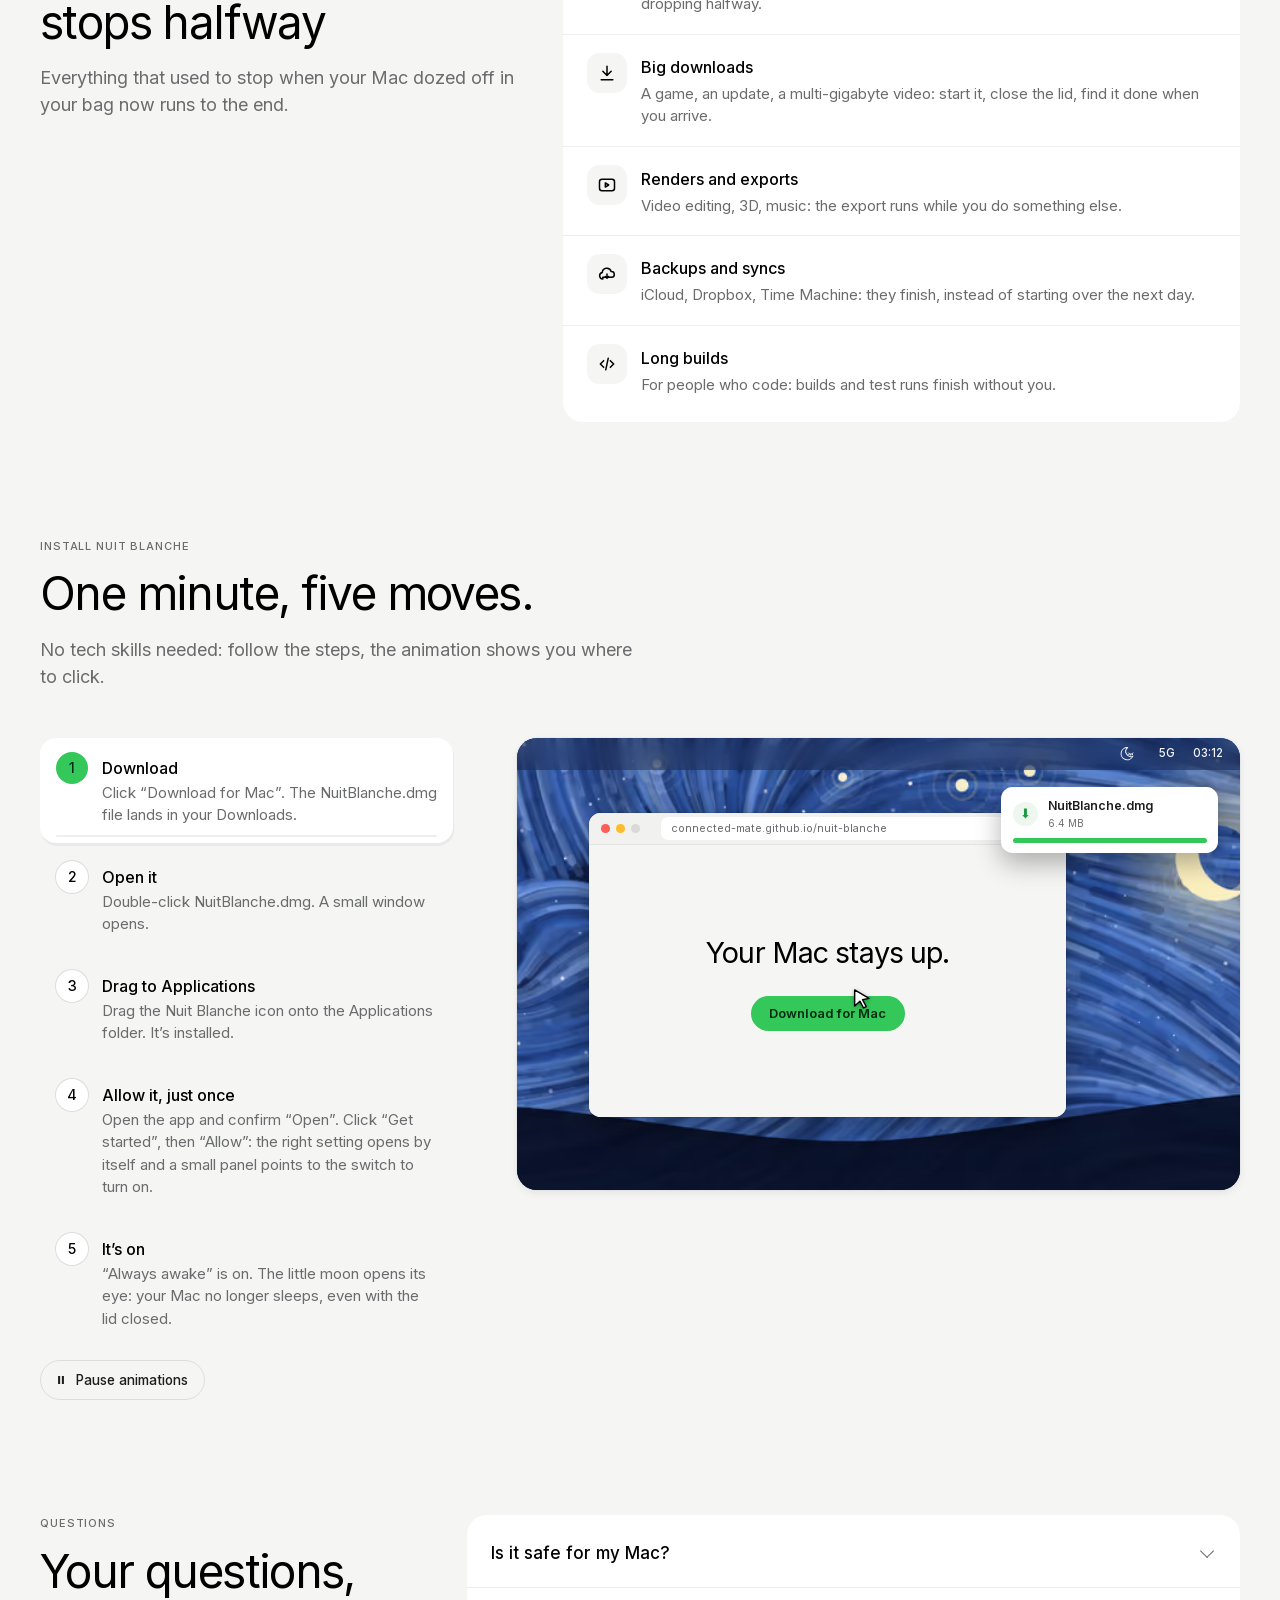
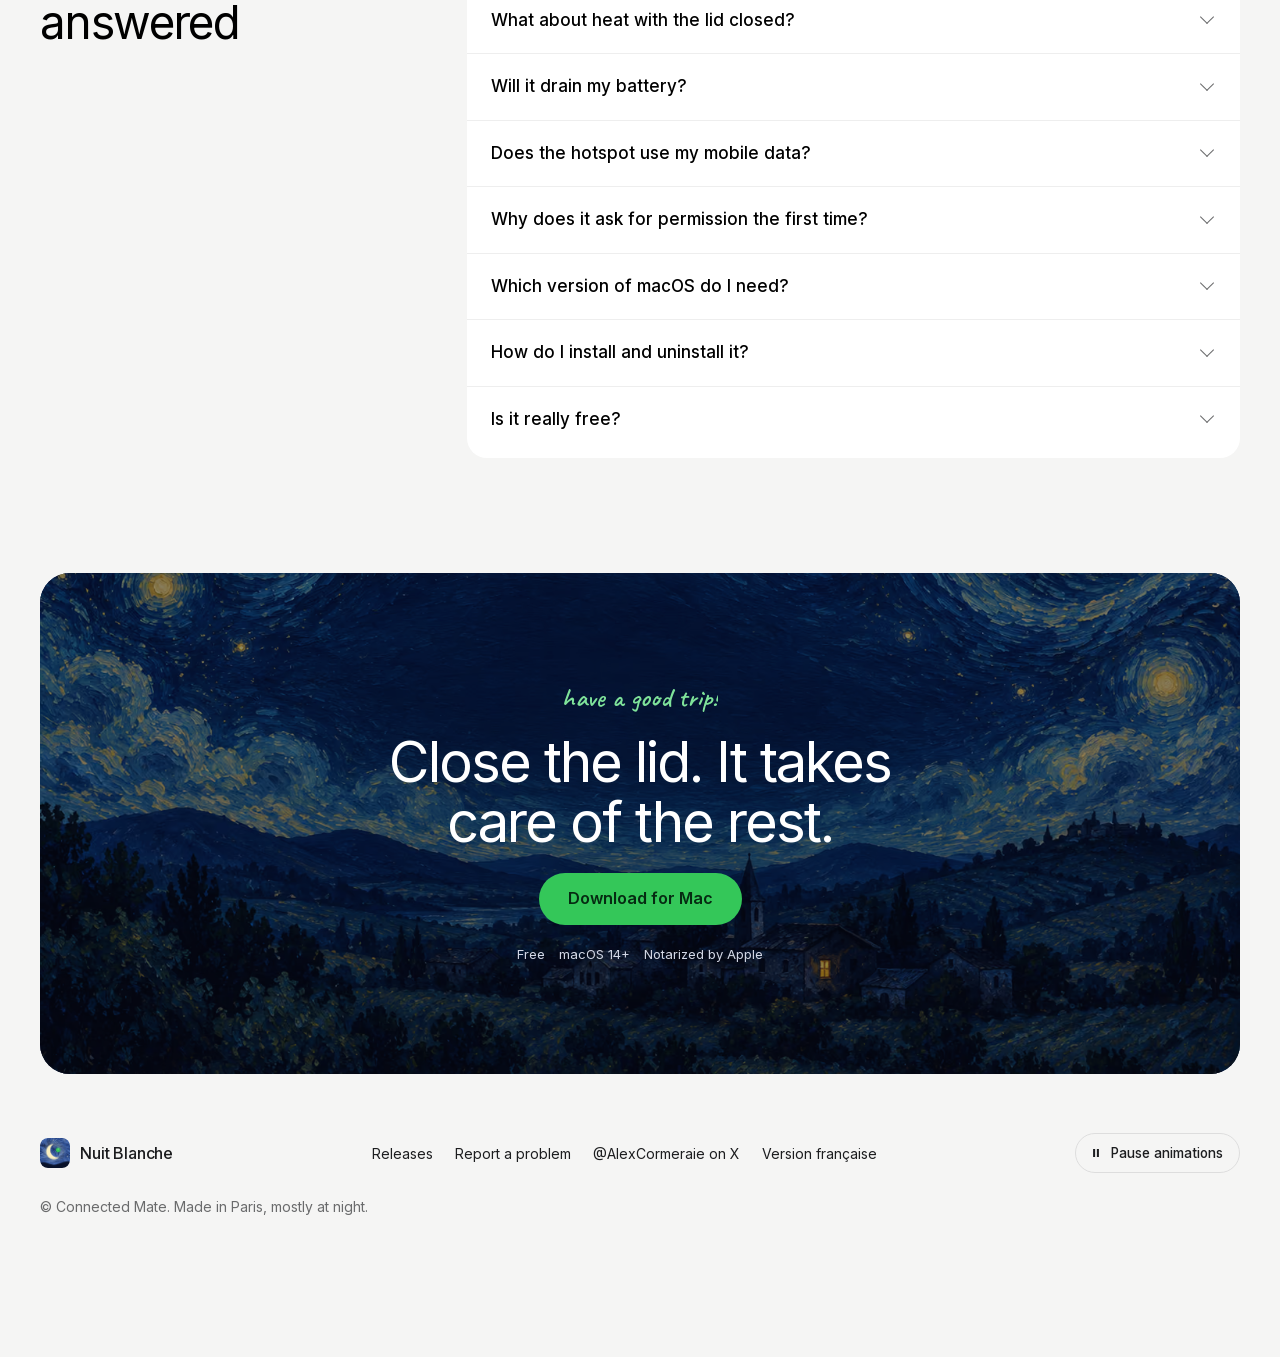
==== commit 75c61bca: "site: update from the app repository Co-Authored-By: Patrick Code <patrick-code@tgv-europe.sncf.fr>" ====
--- a/docs/en/index.html
+++ b/docs/en/index.html
@@ -3,8 +3,8 @@
 <head>
 <meta charset="utf-8">
 <meta name="viewport" content="width=device-width, initial-scale=1, viewport-fit=cover">
-<title>Nuit Blanche — your Mac stays awake, even with the lid closed</title>
-<meta name="description" content="Nuit Blanche keeps your Mac awake with one switch, even with the lid closed. Your AI agents, downloads, renders and syncs keep going. And it stays online through your iPhone's hotspot. Free, for Mac.">
+<title>Nuit Blanche — close the lid, your Mac keeps going</title>
+<meta name="description" content="Close the lid, catch your train: Nuit Blanche keeps your Mac awake in your bag, on battery. Your AI agents, downloads and renders keep going, and if the Wi‑Fi drops, it switches to your iPhone. Free, for Mac.">
 <meta name="theme-color" content="#cfeefc" media="(prefers-color-scheme: light)">
 <meta name="theme-color" content="#1b2b5e" media="(prefers-color-scheme: dark)">
 <meta name="color-scheme" content="light dark">
@@ -23,19 +23,19 @@
 <meta property="og:locale" content="en_US">
 <meta property="og:locale:alternate" content="fr_FR">
 <meta property="og:url" content="https://connected-mate.github.io/nuit-blanche/en/">
-<meta property="og:title" content="Nuit Blanche — your Mac stays awake, even with the lid closed">
-<meta property="og:description" content="One switch: your Mac stays awake and online. Close the lid, go to bed, everything keeps going. Free, for Mac.">
+<meta property="og:title" content="Nuit Blanche — close the lid, your Mac keeps going">
+<meta property="og:description" content="Close the lid, catch your train: your Mac stays awake and online in your bag. Free, for Mac.">
 <meta property="og:image" content="https://connected-mate.github.io/nuit-blanche/assets/og-en.jpg">
 <meta property="og:image:width" content="1200">
 <meta property="og:image:height" content="630">
-<meta property="og:image:alt" content="A painted starry sky and the line “Your Mac stays up. You don’t have to.”">
+<meta property="og:image:alt" content="A painted starry sky and the line “Close the lid. Your Mac keeps going.”">
 <meta name="twitter:card" content="summary_large_image">
-<meta name="twitter:title" content="Nuit Blanche — your Mac stays awake, even with the lid closed">
-<meta name="twitter:description" content="One switch: your Mac stays awake and online. Close the lid, everything keeps going. Free, for Mac.">
+<meta name="twitter:title" content="Nuit Blanche — close the lid, your Mac keeps going">
+<meta name="twitter:description" content="Close the lid, catch your train: your Mac stays awake and online. Free, for Mac.">
 <meta name="twitter:image" content="https://connected-mate.github.io/nuit-blanche/assets/og-en.jpg">
 
 <link rel="preload" href="../assets/fonts/inter-latin.woff2" as="font" type="font/woff2" crossorigin>
-<link rel="stylesheet" href="../style.css">
+<link rel="stylesheet" href="../style.css?v=bbb244a2fd">
 <script>
 document.documentElement.classList.replace('no-js', 'js');
 /* A visitor who explicitly chose French goes back to the French page. */
@@ -50,7 +50,7 @@
   "name": "Nuit Blanche",
   "applicationCategory": "UtilitiesApplication",
   "operatingSystem": "macOS 14 or later",
-  "description": "Keeps your Mac awake with one switch, even with the lid closed, and connected to your iPhone hotspot.",
+  "description": "Keeps your Mac awake with the lid closed, in your bag and on battery, and connected to your iPhone hotspot when the Wi‑Fi drops.",
   "url": "https://connected-mate.github.io/nuit-blanche/en/",
   "downloadUrl": "https://github.com/Connected-Mate/nuit-blanche/releases/latest/download/NuitBlanche.dmg",
   "image": "https://connected-mate.github.io/nuit-blanche/assets/og.jpg",
@@ -83,9 +83,9 @@
 <section class="wrap hero" aria-labelledby="titre">
   <p class="badge">Free · notarized by Apple</p>
 
-  <h1 class="display" id="titre">Your Mac stays up. <span>You don’t have to.</span></h1>
-
-  <p class="lede">One switch, and your Mac stays awake, even with the lid closed. Your AI agents, downloads, renders and syncs keep going while you walk away.</p>
+  <h1 class="display" id="titre">Close the lid. <span>Your Mac keeps going.</span></h1>
+
+  <p class="lede">On the train, on the metro, in your bag: one switch, and your Mac stays awake with the lid closed, on battery. And if the Wi‑Fi drops, it switches to your iPhone on its own.</p>
 
   <div class="cta__wrap">
     <div class="cta">
@@ -136,7 +136,7 @@
         <svg viewBox="0 0 24 24" width="15" height="15" fill="currentColor"><path d="M4 9.5h3v5H4zM9.2 7.5h3v9h-3zM14.4 5.5h3v13h-3z"/></svg>
         5G
       </span>
-      <span class="menubar__item menubar__clock">Fri 3:12 AM</span>
+      <span class="menubar__item menubar__clock">Fri 8:42 AM</span>
     </div>
 
     <div class="window" role="group" aria-label="Preview of the Nuit Blanche window">
@@ -203,7 +203,7 @@
 <!-- ————————————————————————————— fonctions -->
 <section class="wrap section" id="fonctions" aria-labelledby="fonctions-titre">
   <p class="kicker">What Nuit Blanche does</p>
-  <h2 class="h2" id="fonctions-titre">Close the lid. Go to bed. Everything keeps going.</h2>
+  <h2 class="h2" id="fonctions-titre">Close the lid. Catch your train. Everything keeps going.</h2>
 
   <div class="lid" data-lid>
     <div class="lid__sticky">
@@ -250,7 +250,7 @@
       </div>
       <div class="lid__copy">
         <h3>Lid closed, your Mac keeps going.</h3>
-        <p>Close the screen, tuck it under your arm: your agents, downloads and renders run to the end.</p>
+        <p>Slip it in your bag between meetings: your agents, downloads and renders run to the end, even on battery. And at night, it works while you sleep.</p>
       </div>
     </div>
   </div>
@@ -288,8 +288,8 @@
     </div>
     <div class="hsx__copy">
       <p class="note" aria-hidden="true">always online</p>
-      <h3>Your iPhone becomes its connection.</h3>
-      <p>Turn on Personal Hotspot once: whenever your iPhone shows up, your Mac joins it. By default, only when there’s no other internet.</p>
+      <h3>Train Wi‑Fi gone? Your iPhone takes over.</h3>
+      <p>Turn on Personal Hotspot once: as soon as the Wi‑Fi drops, your Mac joins your iPhone on its own and stays on it. By default, only when there’s no other internet.</p>
     </div>
   </div>
 
@@ -326,20 +326,20 @@
 <section class="wrap section" aria-labelledby="jobs-titre">
   <div class="jobs">
     <div>
-      <p class="kicker">While you sleep</p>
+      <p class="kicker">On the way</p>
       <h2 class="h2" id="jobs-titre">What no longer stops halfway</h2>
-      <p class="intro">Everything that used to stall when your Mac dozed off now runs to the end.</p>
+      <p class="intro">Everything that used to stop when your Mac dozed off in your bag now runs to the end.</p>
     </div>
     <ul class="jobs__list">
       <li>
         <span class="jobs__ico" aria-hidden="true"><svg viewBox="0 0 24 24" width="20" height="20" fill="none" stroke="currentColor" stroke-width="1.8" stroke-linecap="round" stroke-linejoin="round"><path d="M12 3v3M12 18v3M3 12h3M18 12h3M5.6 5.6l2.1 2.1M16.3 16.3l2.1 2.1M5.6 18.4l2.1-2.1M16.3 7.7l2.1-2.1"/><circle cx="12" cy="12" r="3"/></svg></span>
         <b>Your AI agents</b>
-        <span>Claude, Codex and friends keep working all night, without the connection dropping halfway.</span>
+        <span>Claude, Codex and friends keep working for the whole trip, without the connection dropping halfway.</span>
       </li>
       <li>
         <span class="jobs__ico" aria-hidden="true"><svg viewBox="0 0 24 24" width="20" height="20" fill="none" stroke="currentColor" stroke-width="1.8" stroke-linecap="round" stroke-linejoin="round"><path d="M12 4v11M7 10l5 5 5-5M5 20h14"/></svg></span>
         <b>Big downloads</b>
-        <span>A game, an update, a multi-gigabyte video: start it, close the lid, find it done.</span>
+        <span>A game, an update, a multi-gigabyte video: start it, close the lid, find it done when you arrive.</span>
       </li>
       <li>
         <span class="jobs__ico" aria-hidden="true"><svg viewBox="0 0 24 24" width="20" height="20" fill="none" stroke="currentColor" stroke-width="1.8" stroke-linecap="round" stroke-linejoin="round"><rect x="3" y="5" width="18" height="14" rx="3"/><path d="M10 9.5v5l4-2.5-4-2.5Z"/></svg></span>
@@ -526,8 +526,8 @@
       <source type="image/avif" srcset="../assets/sky-800.avif 800w, ../assets/sky-1536.avif 1536w" sizes="(max-width: 1260px) 100vw, 1200px">
       <img src="../assets/sky-1536.jpg" width="1536" height="1024" alt="" loading="lazy" decoding="async">
     </picture>
-    <p class="note" aria-hidden="true">good night!</p>
-    <h2 id="fin-titre">Tonight, your Mac pulls the all-nighter.</h2>
+    <p class="note" aria-hidden="true">have a good trip!</p>
+    <h2 id="fin-titre">Close the lid. It takes care of the rest.</h2>
     <a class="btn btn--go btn--lg" data-download href="https://github.com/Connected-Mate/nuit-blanche/releases/latest/download/NuitBlanche.dmg"><span data-download-label>Download for Mac</span></a>
     <p class="fine"><span>Free</span><span>macOS 14+</span><span>Notarized by Apple</span></p>
   </div>
@@ -556,6 +556,6 @@
   <a class="btn btn--go" data-download href="https://github.com/Connected-Mate/nuit-blanche/releases/latest/download/NuitBlanche.dmg"><span data-download-short>Download</span></a>
 </nav>
 
-<script src="../main.js" defer></script>
+<script src="../main.js?v=6ce5aa2da7" defer></script>
 </body>
 </html>
--- a/docs/style.css
+++ b/docs/style.css
@@ -209,9 +209,9 @@
   line-height: 1.06;
   letter-spacing: -.04em;
   font-weight: 400;
-  max-width: 14ch;
-}
-.display span { color: var(--muted); }
+  max-width: 21ch;
+}
+.display span { display: block; color: var(--muted); }
 
 .lede {
   font-size: clamp(17px, 1.6vw, 20px); line-height: 1.5;
@@ -237,7 +237,7 @@
 }
 .note--hero {
   position: absolute; right: calc(100% + 16px); top: -8px;
-  width: 150px; text-align: right; transform: rotate(-3deg);
+  width: 175px; text-align: right; transform: rotate(-3deg);
 }
 .note--hero svg { margin: 0 0 0 auto; color: var(--note); }
 @media (max-width: 860px) {
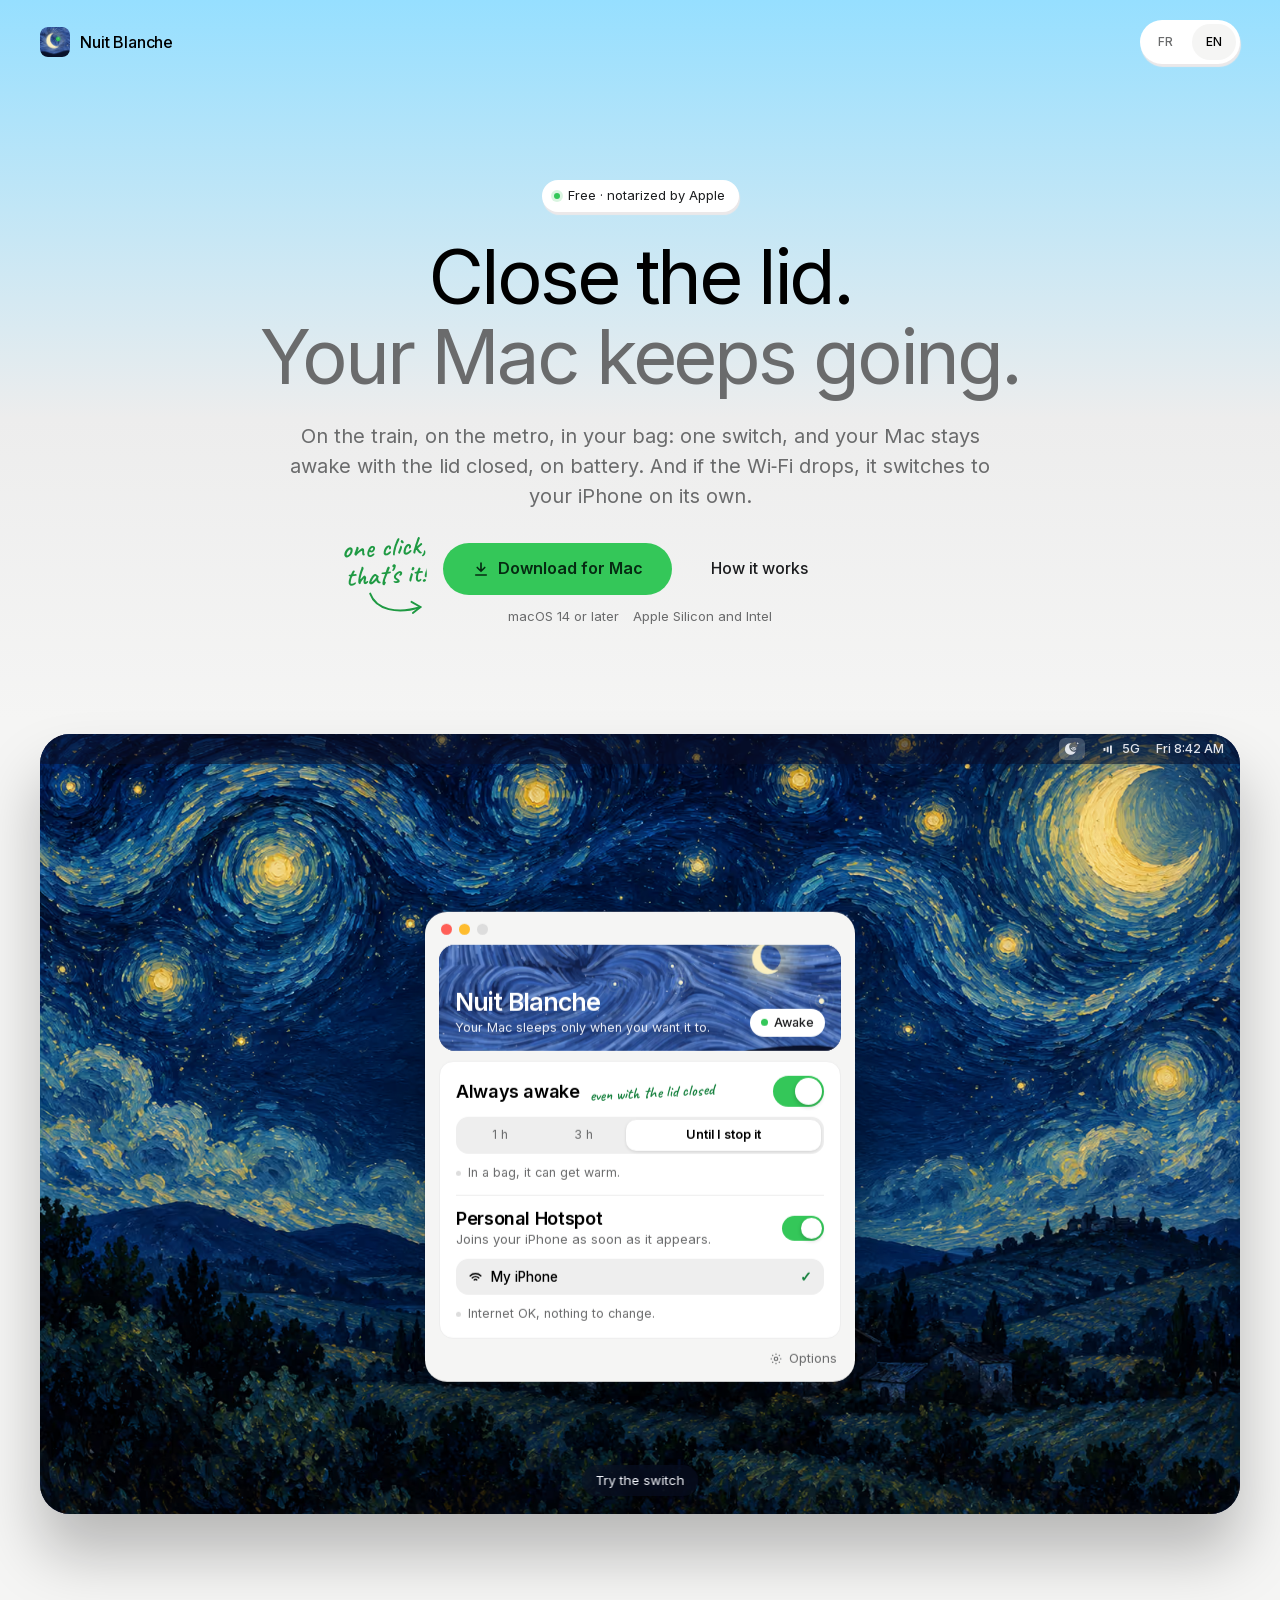
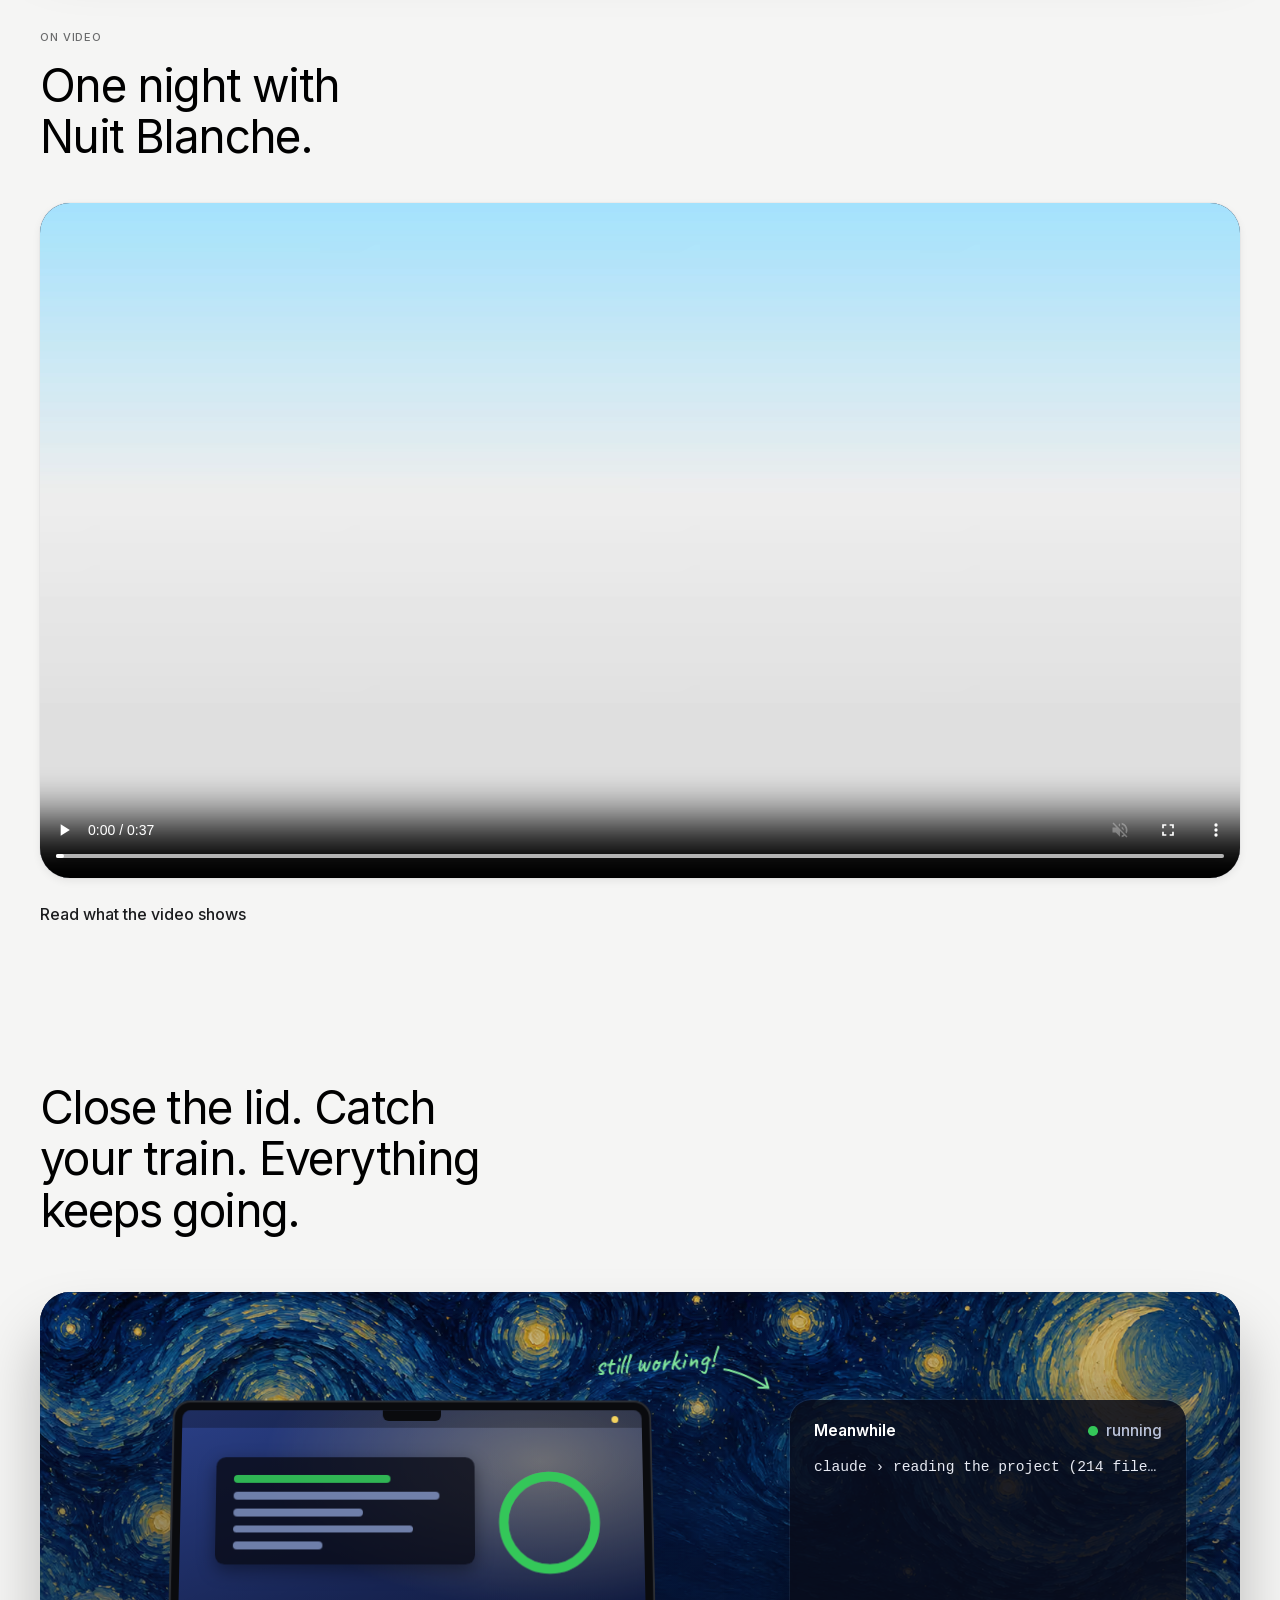
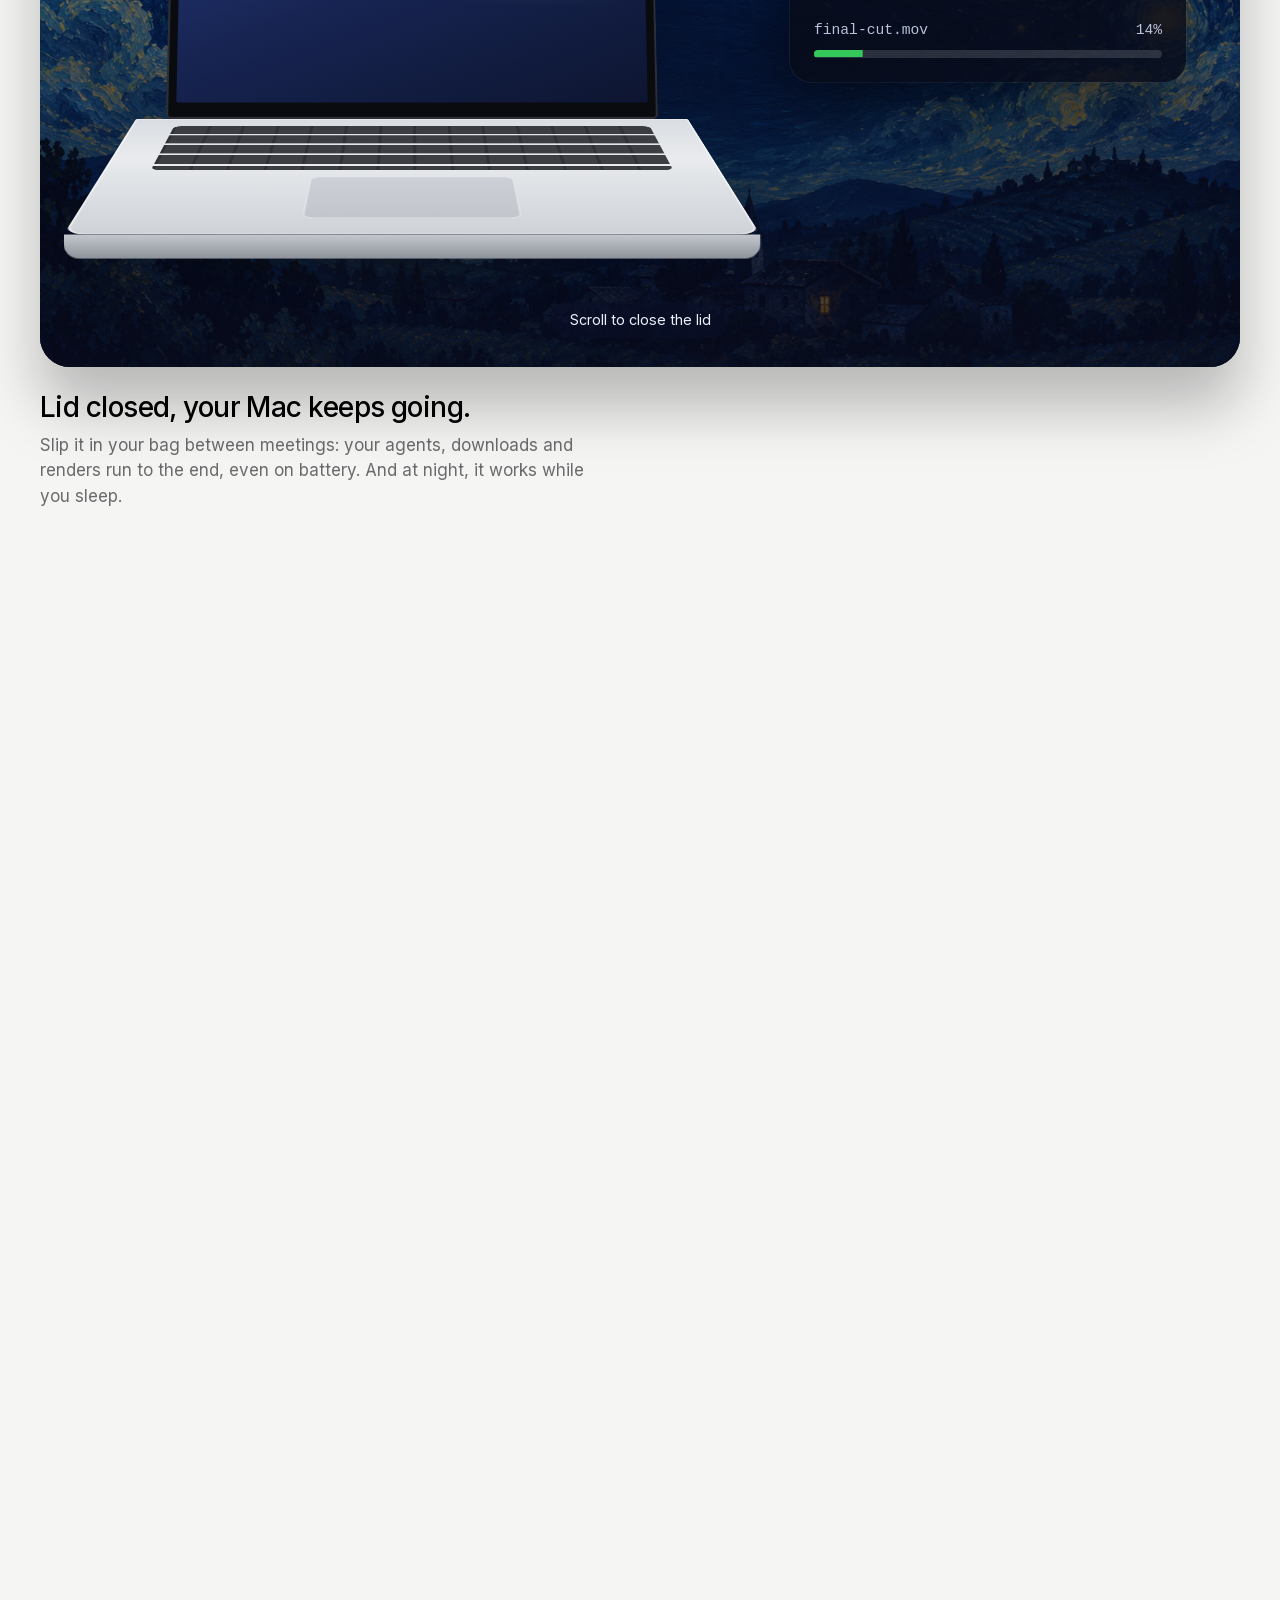
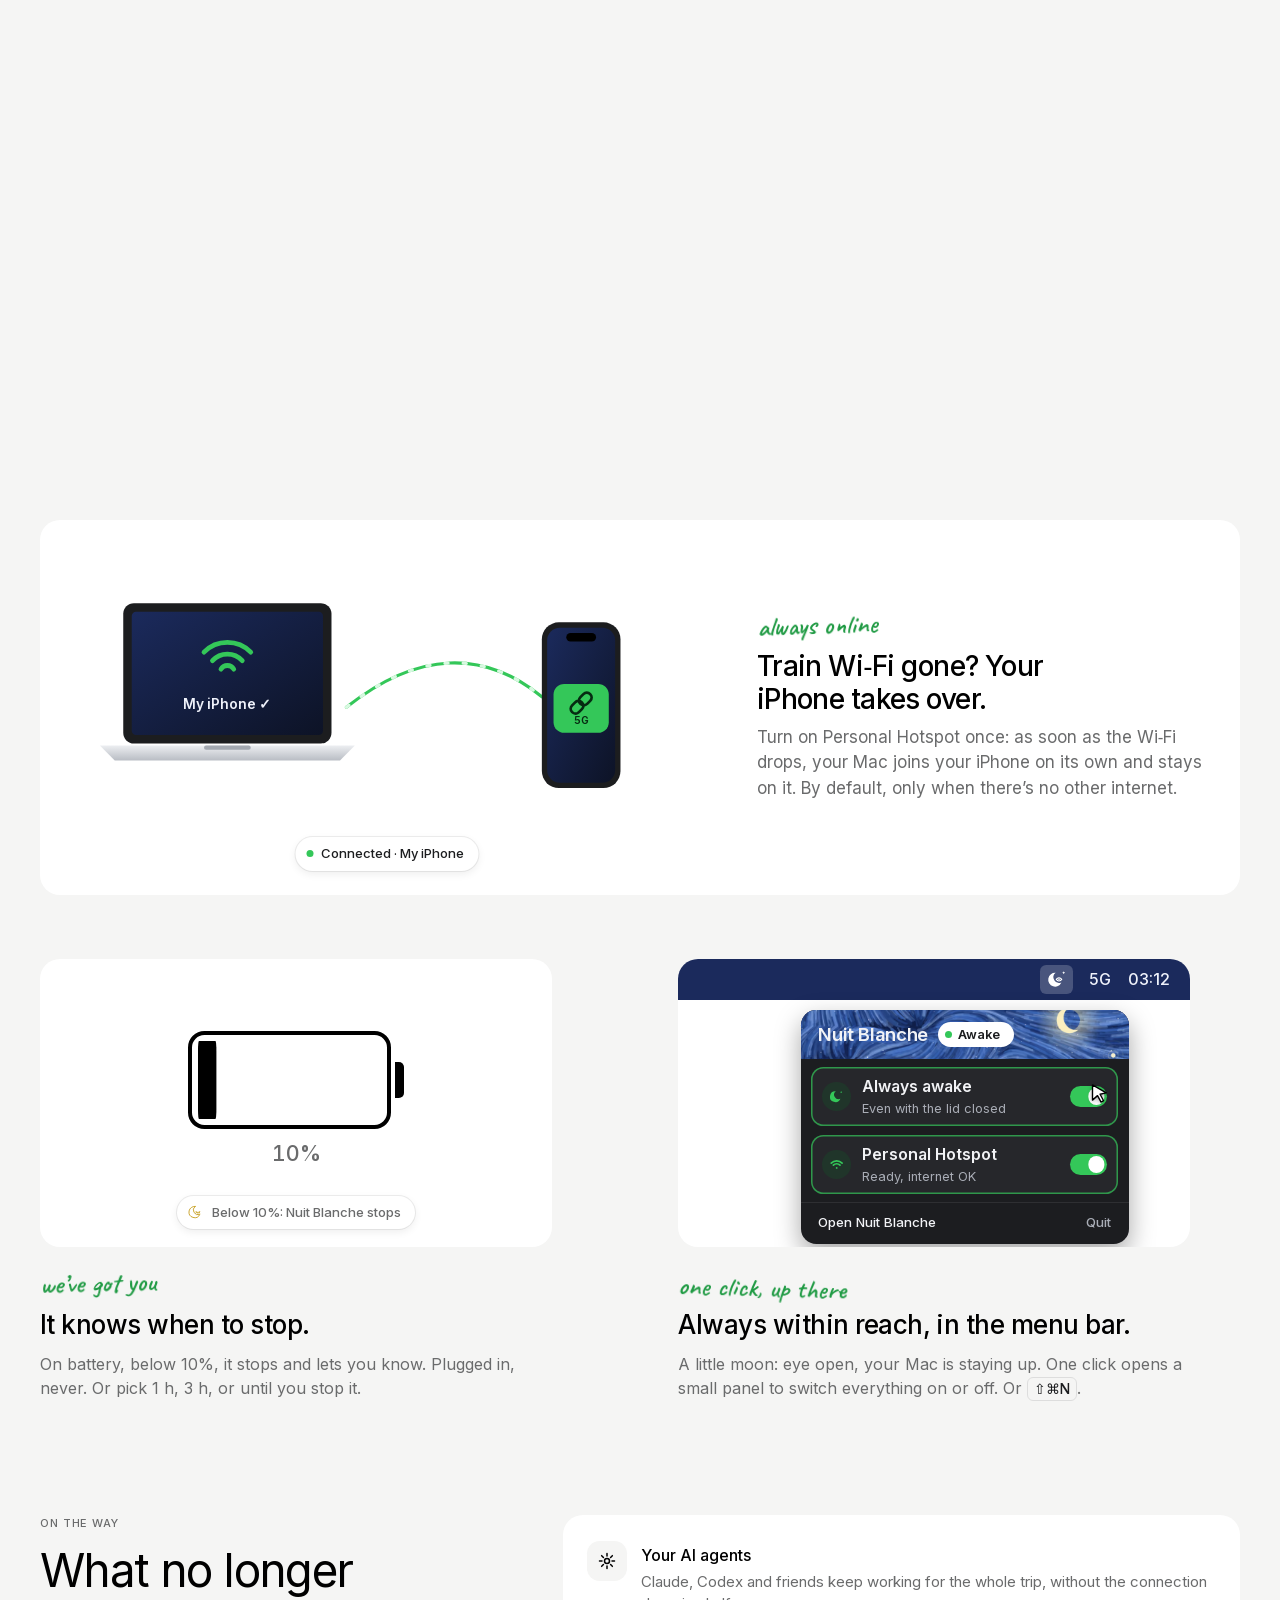
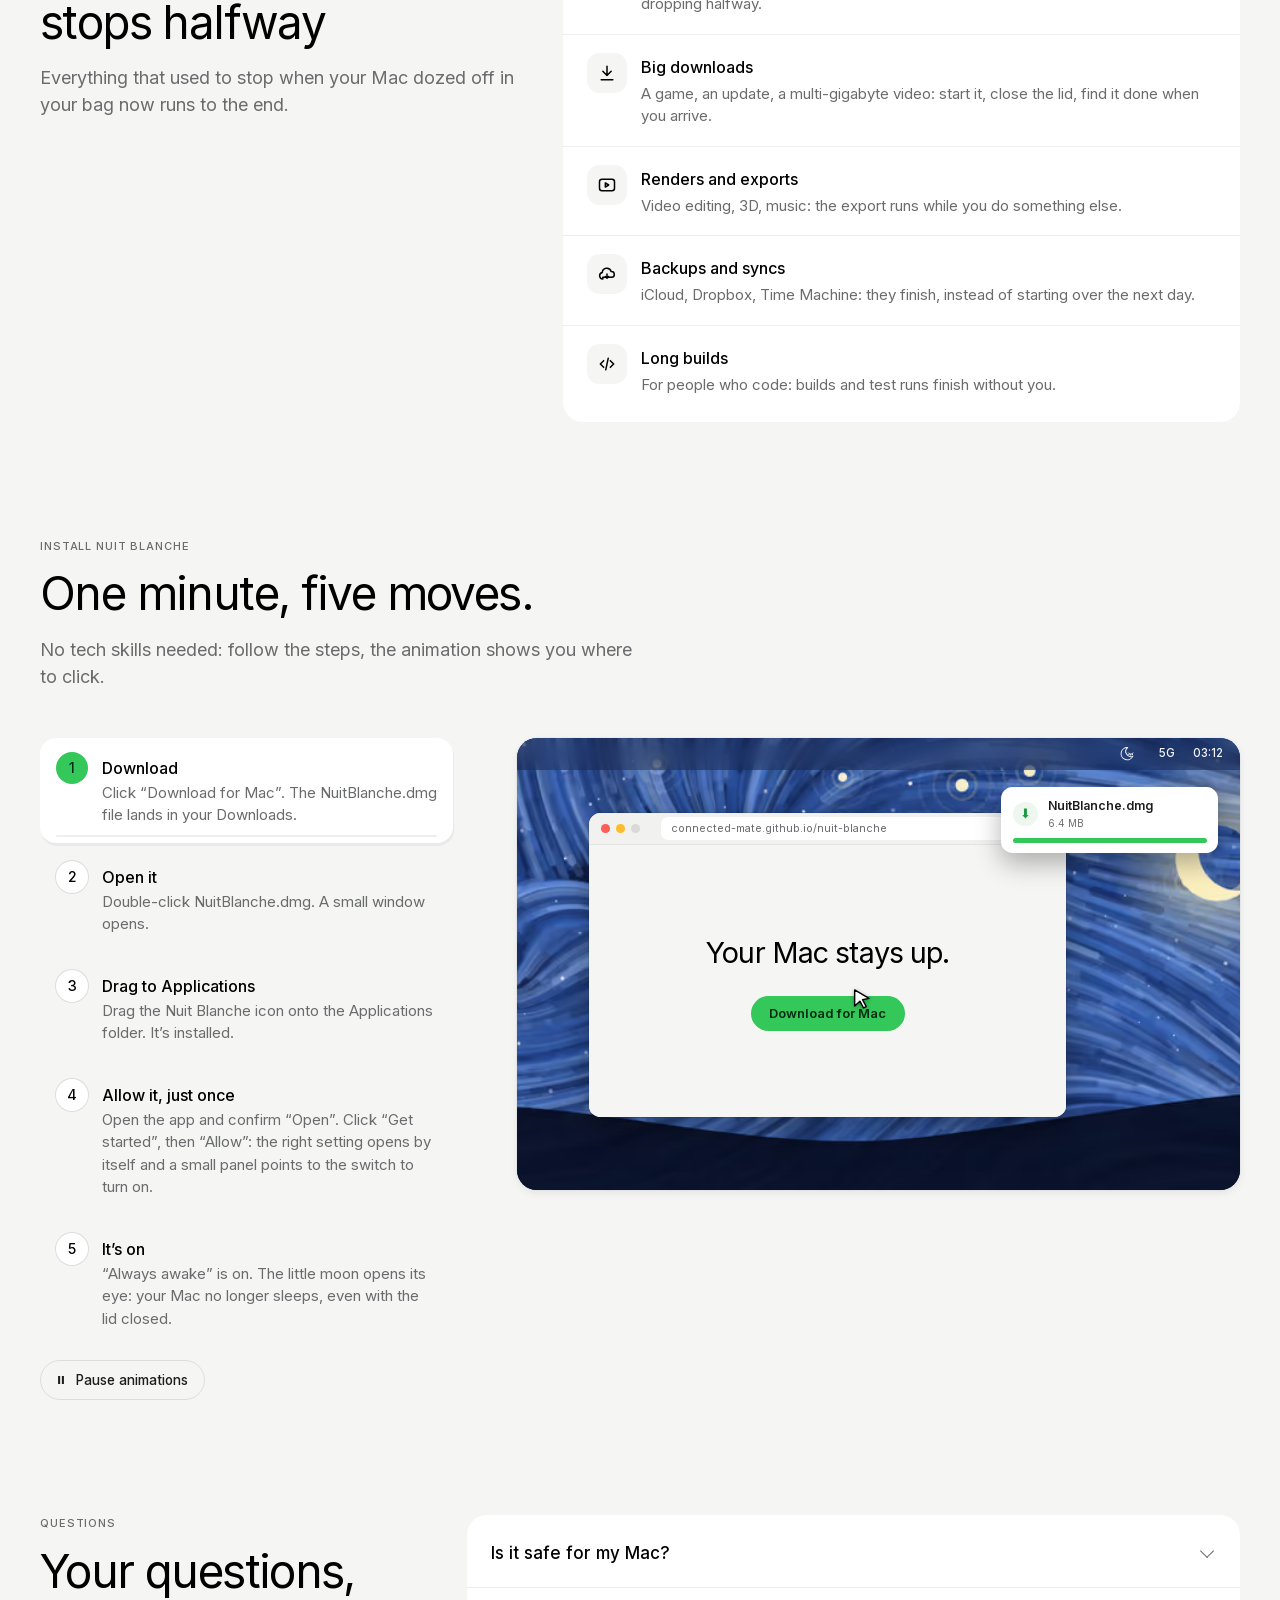
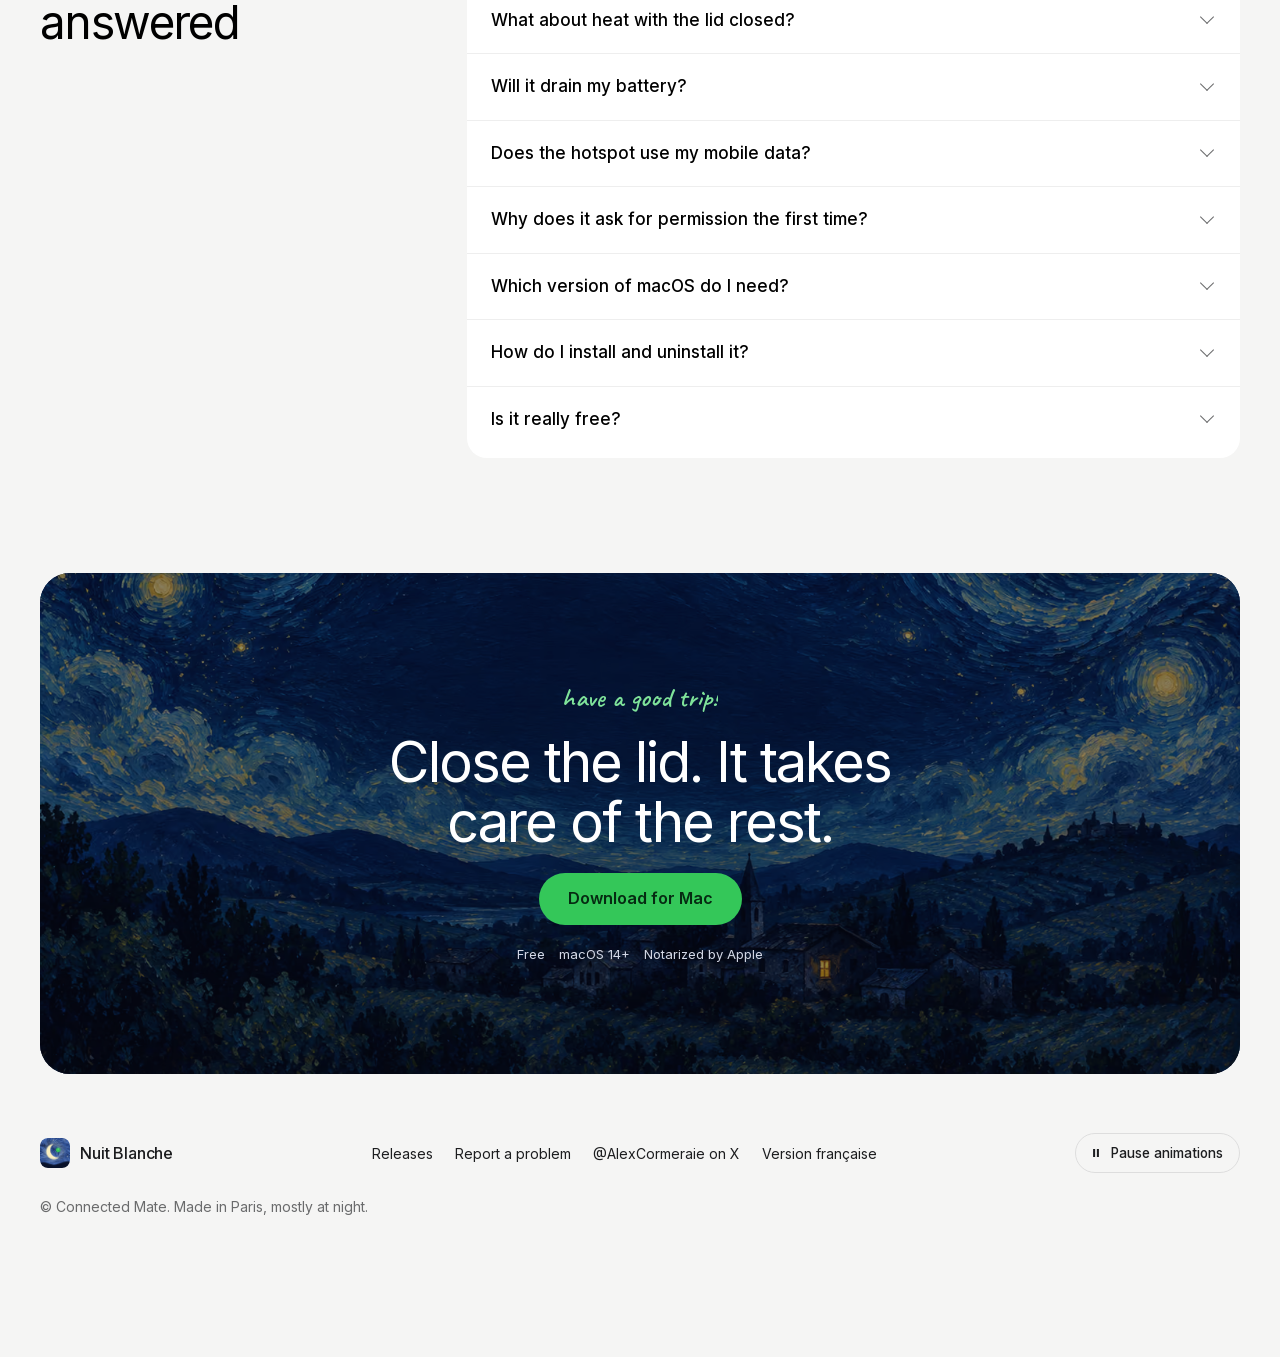
==== commit 6d5a80cc: "site: update from the app repository Co-Authored-By: Patrick Code <patrick-code@tgv-europe.sncf.fr>" ====
--- a/docs/en/index.html
+++ b/docs/en/index.html
@@ -35,7 +35,7 @@
 <meta name="twitter:image" content="https://connected-mate.github.io/nuit-blanche/assets/og-en.jpg">
 
 <link rel="preload" href="../assets/fonts/inter-latin.woff2" as="font" type="font/woff2" crossorigin>
-<link rel="stylesheet" href="../style.css?v=bbb244a2fd">
+<link rel="stylesheet" href="../style.css?v=55b93d5a9b">
 <script>
 document.documentElement.classList.replace('no-js', 'js');
 /* A visitor who explicitly chose French goes back to the French page. */
--- a/docs/style.css
+++ b/docs/style.css
@@ -558,6 +558,7 @@
 /* — entrée de la page — */
 @media (prefers-reduced-motion: no-preference) {
   .hero > * { animation: rise .7s var(--ease-out-quint) both; }
+  .hero > h1, .hero > .lede { animation-name: rise-still; }
   .hero > :nth-child(2) { animation-delay: .06s; }
   .hero > :nth-child(3) { animation-delay: .12s; }
   .hero > :nth-child(4) { animation-delay: .18s; }
@@ -581,6 +582,8 @@
 }
 
 @keyframes rise { from { opacity: 0; transform: translateY(14px); } }
+/* le titre reste visible dès la première image (LCP) : il glisse sans apparaître en fondu */
+@keyframes rise-still { from { transform: translateY(14px); } }
 @keyframes rise-stage { from { opacity: 0; transform: translateY(28px) scale(.985); } }
 @keyframes window-in { from { opacity: 0; transform: translate(-50%, calc(-50% + 26px)) scale(.97); } }
 @keyframes drift { from { transform: scale(1.015) translate(0, 0); } to { transform: scale(1.07) translate(-1.4%, .9%); } }
@@ -671,7 +674,8 @@
 }
 .mpanel__head {
   display: flex; align-items: center; gap: 2cqw; height: 9.5cqw; padding: 0 3.4cqw;
-  background: url("assets/banner.jpg") 50% 30% / cover, #23366f;
+  background: #23366f url("assets/banner.jpg") 50% 30% / cover;
+  background-image: image-set("assets/banner.avif" type("image/avif"), "assets/banner.jpg" type("image/jpeg"));
 }
 .mpanel__title { font-size: 3.6cqw; font-weight: 600; letter-spacing: -.02em; }
 .mpanel__chip { display: inline-flex; align-items: center; gap: 1cqw; padding: .6cqw 1.8cqw .6cqw 1.4cqw; border-radius: 10cqw; background: #fff; color: #1c1d1f; font-size: 2.5cqw; }
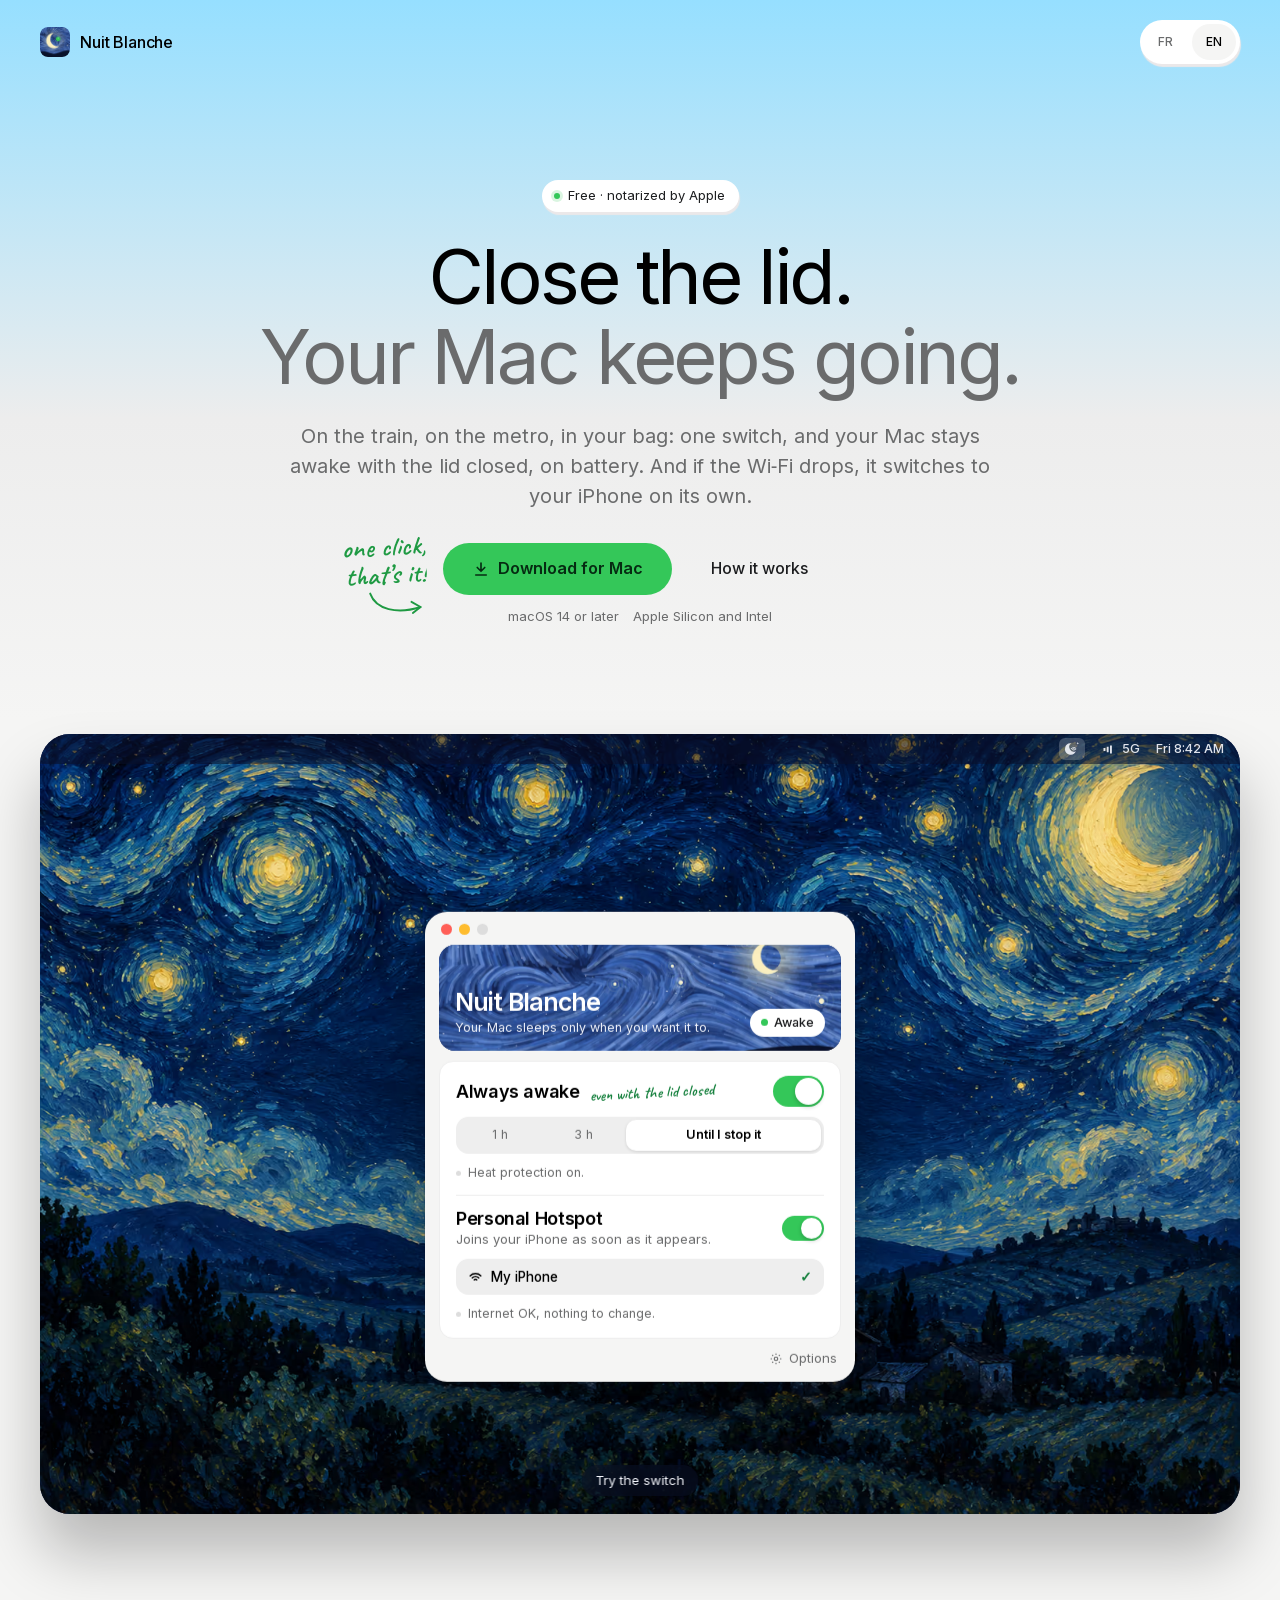
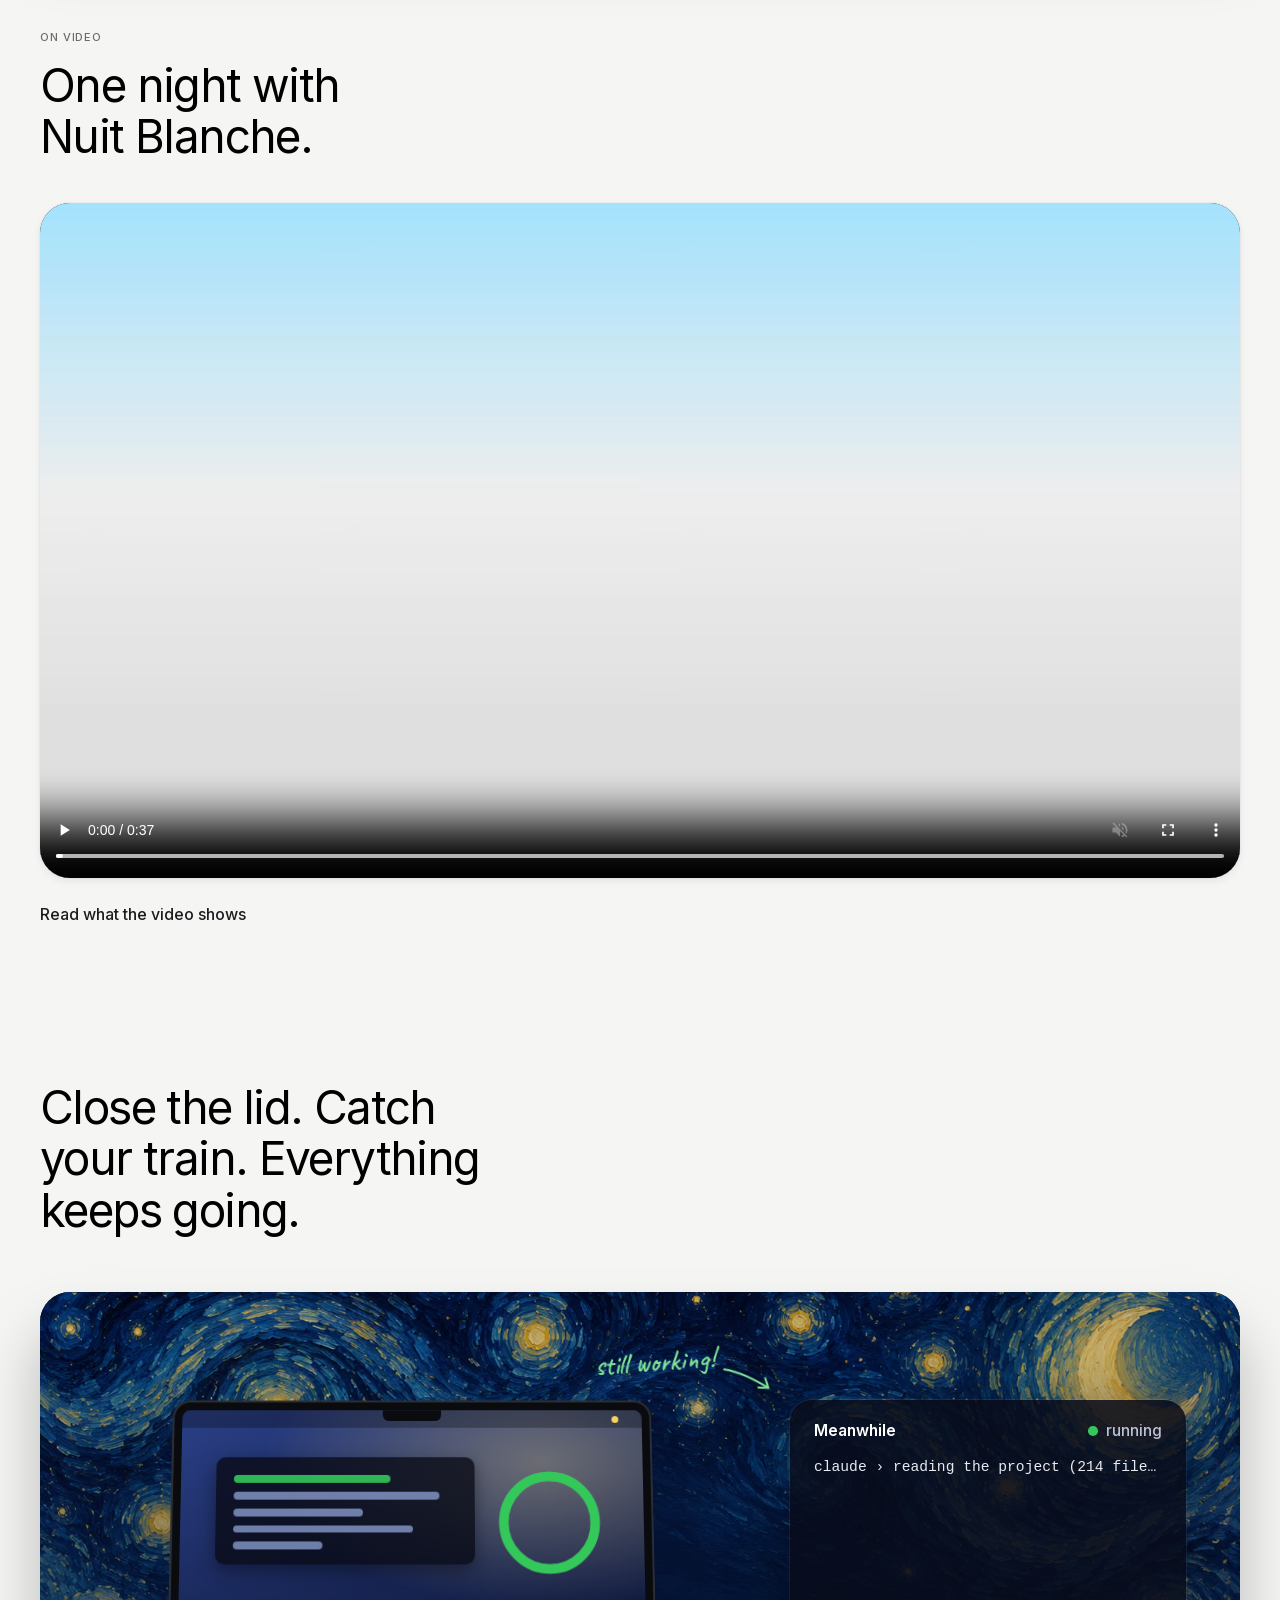
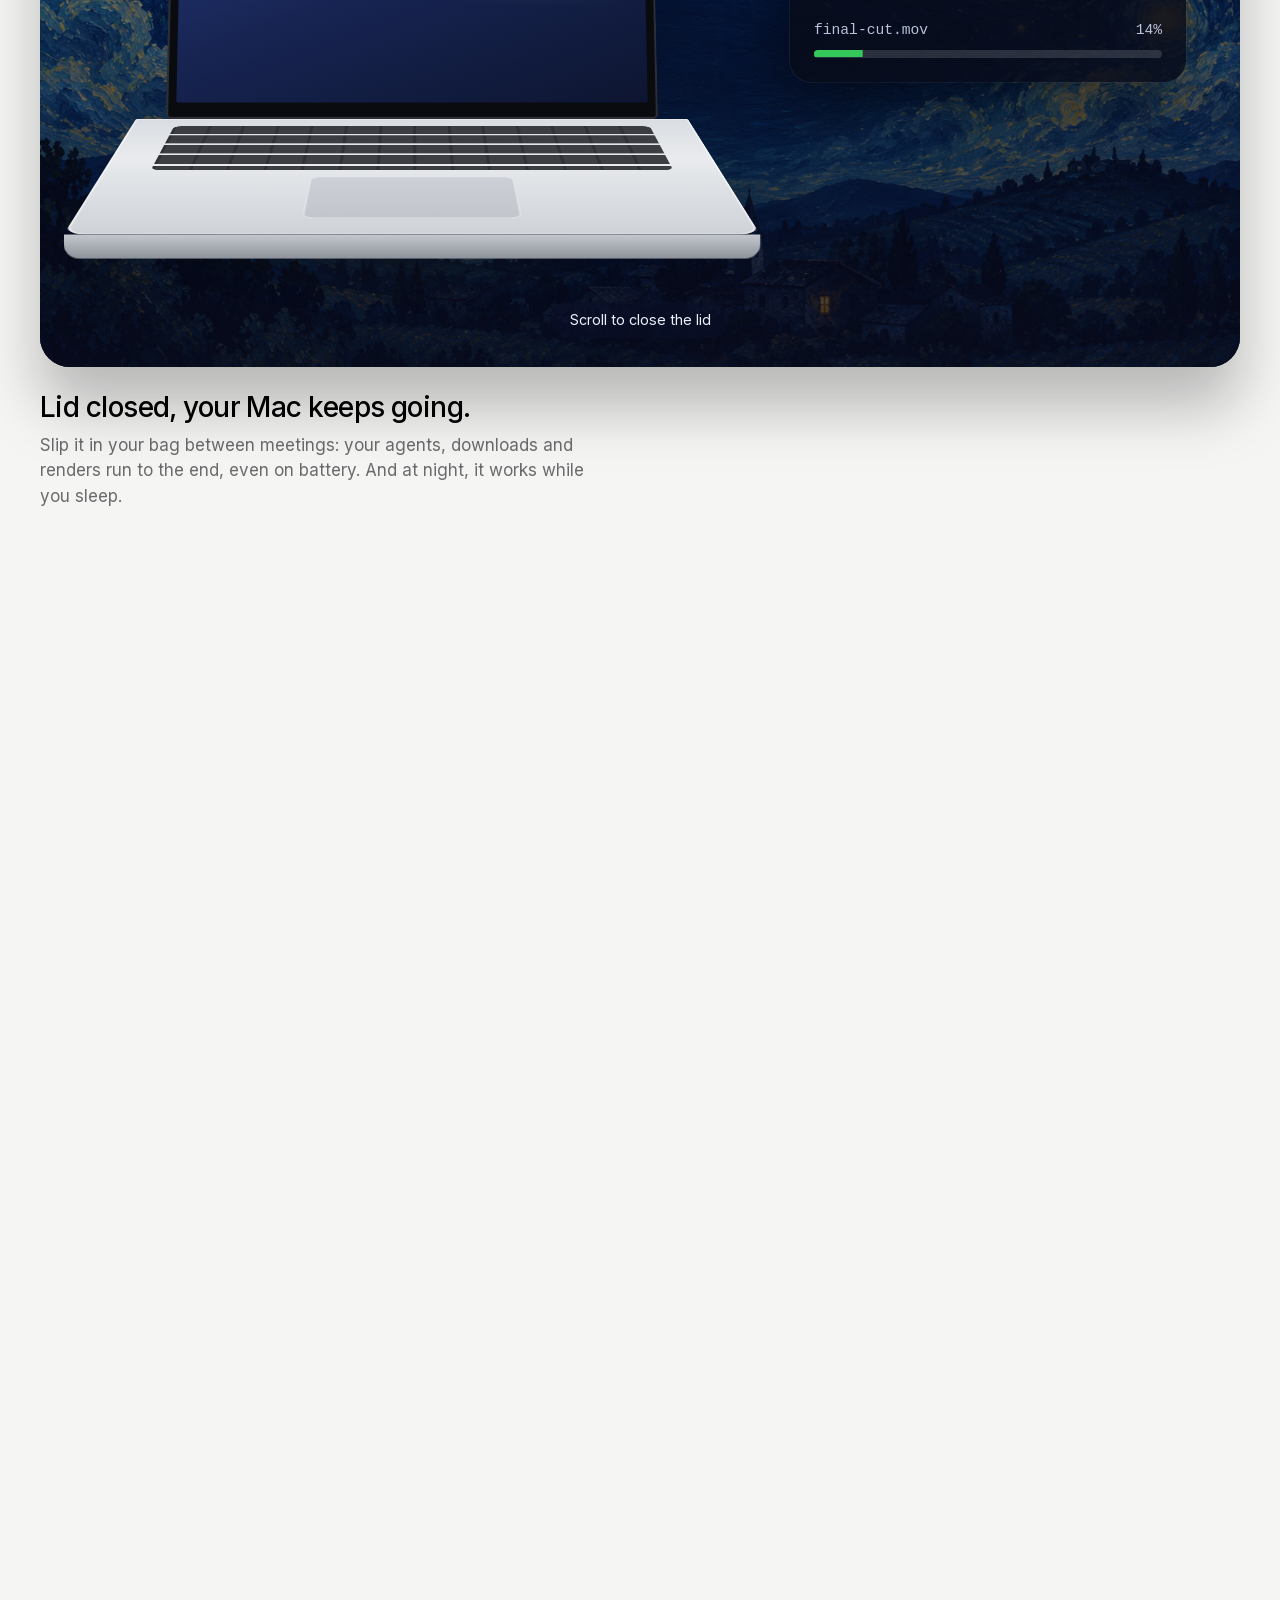
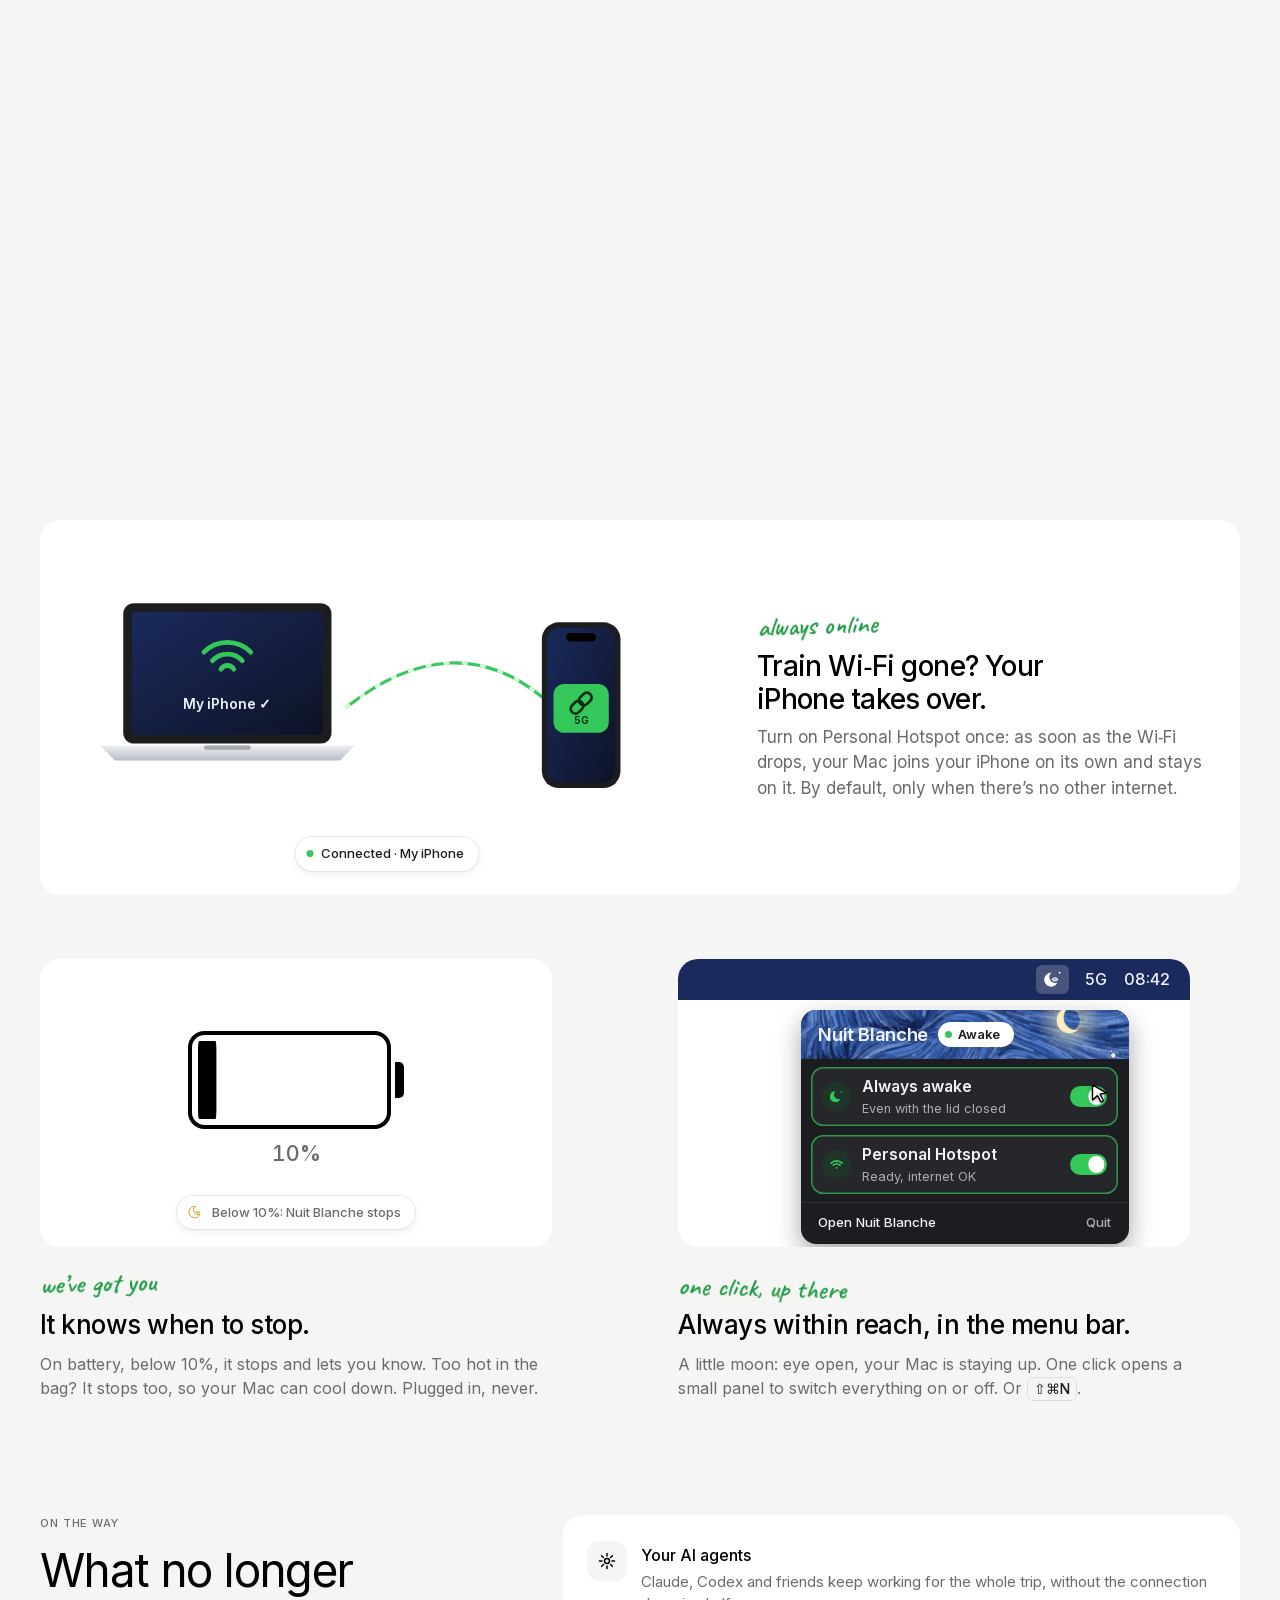
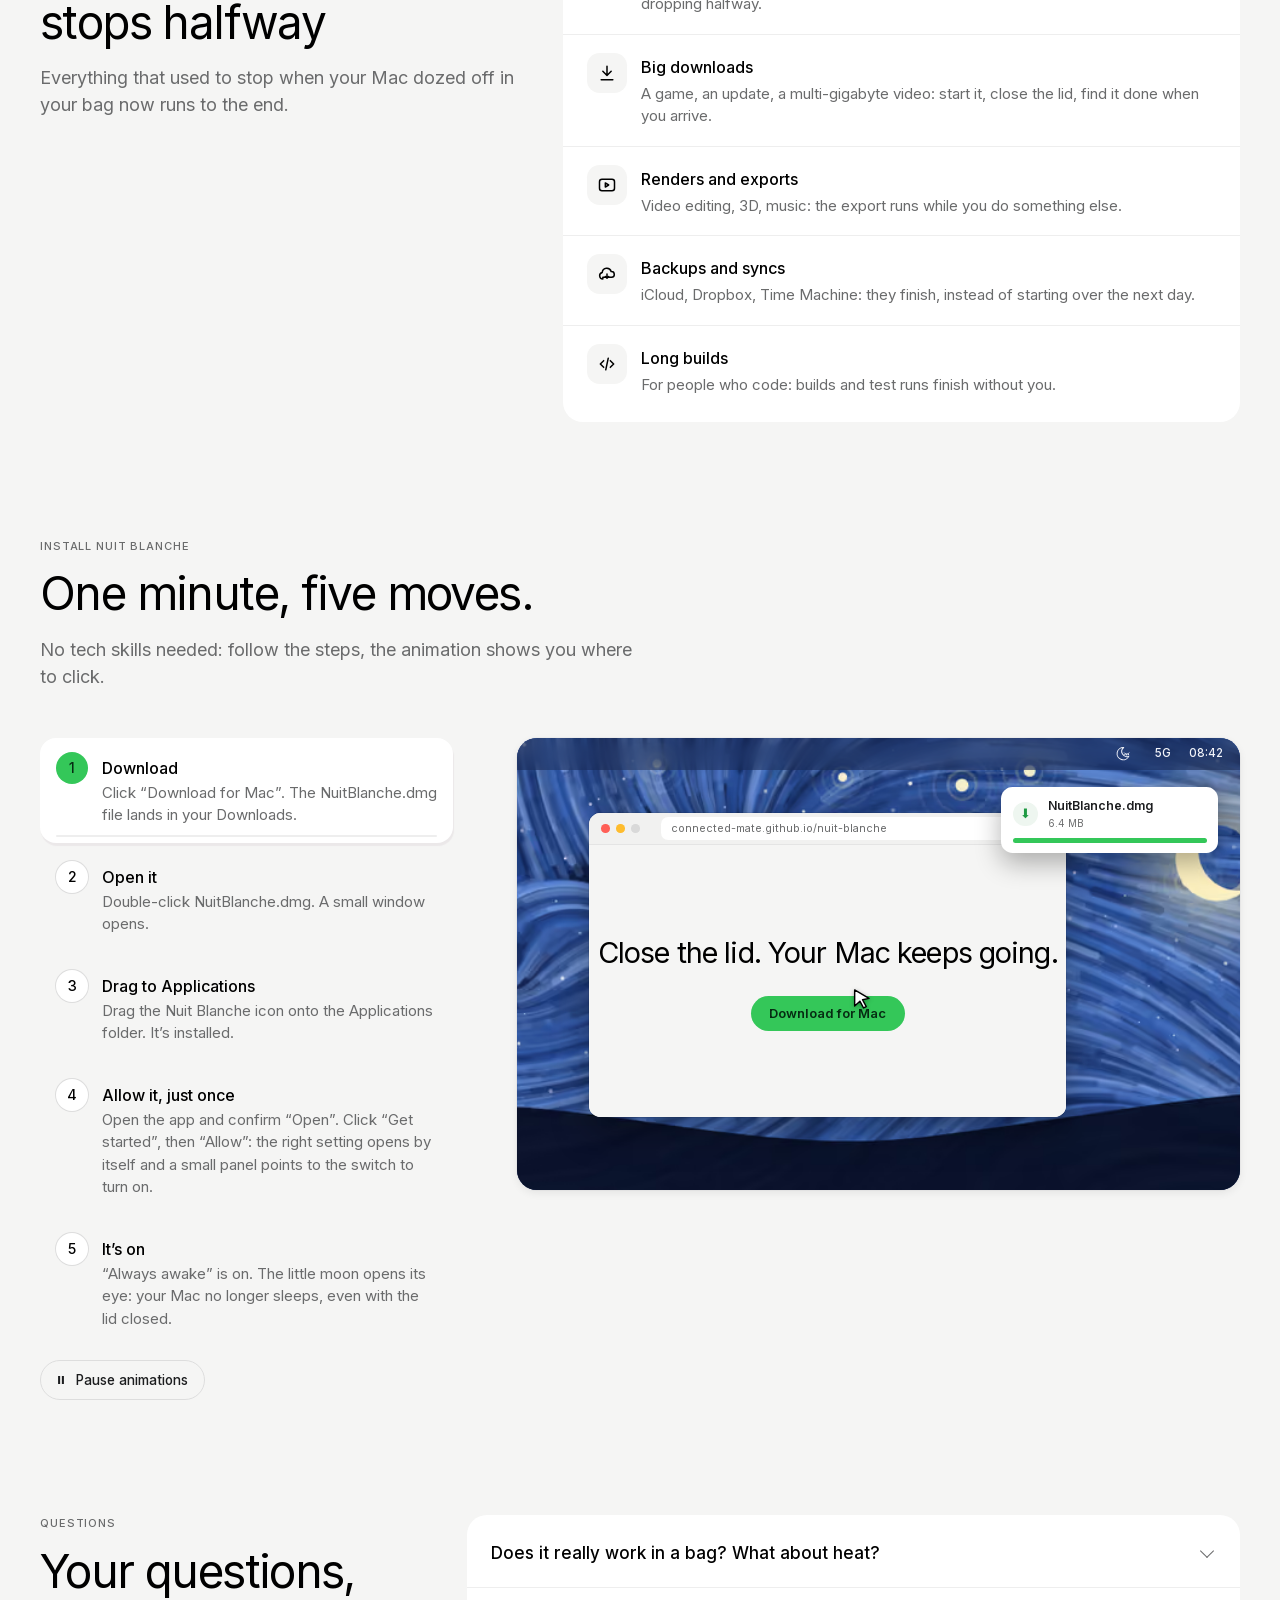
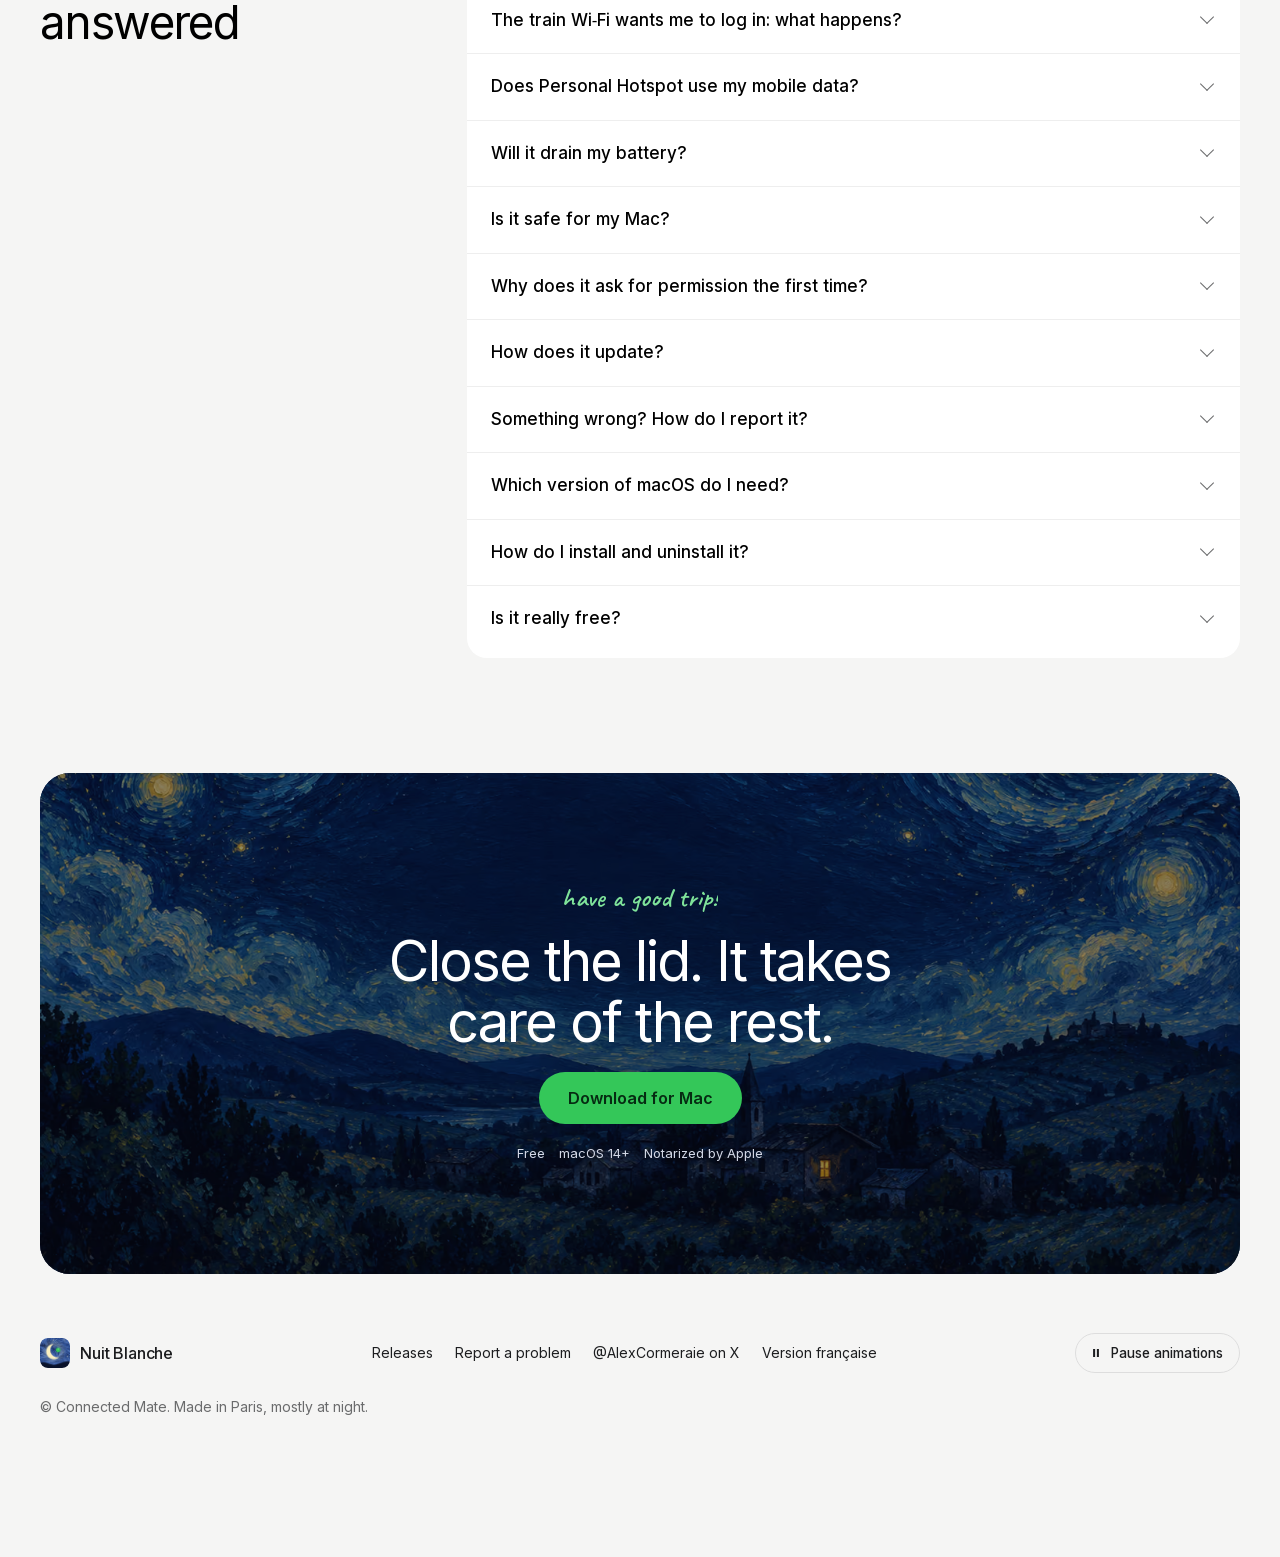
==== commit 4f642503: "site: update from the app repository Co-Authored-By: Patrick Code <patrick-code@tgv-europe.sncf.fr>" ====
--- a/docs/en/index.html
+++ b/docs/en/index.html
@@ -156,7 +156,7 @@
           <button class="switch" type="button" role="switch" aria-checked="true" aria-label="Always awake, demo" disabled data-power></button>
         </div>
         <p class="seg" aria-hidden="true"><span>1 h</span><span>3 h</span><span class="is-on">Until I stop it</span></p>
-        <p class="hint" aria-hidden="true">In a bag, it can get warm.</p>
+        <p class="hint" aria-hidden="true">Heat protection on.</p>
         <div class="app-sep"></div>
         <div class="power">
           <div class="power__text">
@@ -301,12 +301,12 @@
       </div>
       <p class="note" aria-hidden="true">we’ve got you</p>
       <h3>It knows when to stop.</h3>
-      <p>On battery, below 10%, it stops and lets you know. Plugged in, never. Or pick 1 h, 3 h, or until you stop it.</p>
+      <p>On battery, below 10%, it stops and lets you know. Too hot in the bag? It stops too, so your Mac can cool down. Plugged in, never.</p>
     </article>
 
     <article class="feat">
       <div class="vig vig--menu" aria-hidden="true">
-        <div class="mbar"><span class="mbar__moon"><svg class="moon" viewBox="0 0 24 24" width="16" height="16" fill="none" stroke-linecap="round" stroke-linejoin="round"><g class="m-on"><path d="M10.64 3.52A8.5 8.5 0 1 0 17.78 15.42A7 7 0 0 1 10.64 3.52Z" fill="currentColor"/><path d="M11.4 11.6c.9-1.3 2.1-1.9 3.4-1.9s2.5.6 3.4 1.9c-.9 1.3-2.1 1.9-3.4 1.9s-2.5-.6-3.4-1.9Z" stroke="currentColor" stroke-width="1.3"/><circle cx="14.8" cy="11.6" r=".95" fill="currentColor"/><path d="M20.6 1.6l.55 1.3 1.3.55-1.3.55-.55 1.3-.55-1.3-1.3-.55 1.3-.55Z" fill="currentColor"/></g><g class="m-off"><path d="M10.64 3.52A8.5 8.5 0 1 0 17.78 15.42A7 7 0 0 1 10.64 3.52Z" stroke="currentColor" stroke-width="1.4"/><path d="M11.6 11c.9 1.1 2 1.6 3.2 1.6s2.3-.5 3.2-1.6M12.6 12.4l-.5 1.1M14.8 12.8v1.2M17 12.4l.5 1.1" stroke="currentColor" stroke-width="1.3"/></g></svg></span><span class="mbar__i">5G</span><span class="mbar__i">03:12</span></div>
+        <div class="mbar"><span class="mbar__moon"><svg class="moon" viewBox="0 0 24 24" width="16" height="16" fill="none" stroke-linecap="round" stroke-linejoin="round"><g class="m-on"><path d="M10.64 3.52A8.5 8.5 0 1 0 17.78 15.42A7 7 0 0 1 10.64 3.52Z" fill="currentColor"/><path d="M11.4 11.6c.9-1.3 2.1-1.9 3.4-1.9s2.5.6 3.4 1.9c-.9 1.3-2.1 1.9-3.4 1.9s-2.5-.6-3.4-1.9Z" stroke="currentColor" stroke-width="1.3"/><circle cx="14.8" cy="11.6" r=".95" fill="currentColor"/><path d="M20.6 1.6l.55 1.3 1.3.55-1.3.55-.55 1.3-.55-1.3-1.3-.55 1.3-.55Z" fill="currentColor"/></g><g class="m-off"><path d="M10.64 3.52A8.5 8.5 0 1 0 17.78 15.42A7 7 0 0 1 10.64 3.52Z" stroke="currentColor" stroke-width="1.4"/><path d="M11.6 11c.9 1.1 2 1.6 3.2 1.6s2.3-.5 3.2-1.6M12.6 12.4l-.5 1.1M14.8 12.8v1.2M17 12.4l.5 1.1" stroke="currentColor" stroke-width="1.3"/></g></svg></span><span class="mbar__i">5G</span><span class="mbar__i">08:42</span></div>
         <div class="mpanel">
           <div class="mpanel__head"><span class="mpanel__title">Nuit Blanche</span><span class="mpanel__chip"><i></i><b class="mp-on">Awake</b><b class="mp-off">Normal sleep</b></span></div>
           <div class="mpanel__row mpanel__row--aw"><span class="mpanel__ico"><svg viewBox="0 0 24 24" width="14" height="14"><path d="M10.64 3.52A8.5 8.5 0 1 0 17.78 15.42A7 7 0 0 1 10.64 3.52Z" fill="currentColor"/><path d="M19 3.2l.5 1.2 1.2.5-1.2.5-.5 1.2-.5-1.2-1.2-.5 1.2-.5Z" fill="currentColor"/></svg></span><span class="mpanel__txt"><b>Always awake</b><small><span class="mp-on">Even with the lid closed</span><span class="mp-off">Normal sleep</span></small></span><span class="mpanel__sw"></span></div>
@@ -378,12 +378,12 @@
     </div>
     <div class="wt__screen" id="wt-screen" aria-hidden="true">
       <picture class="wt__wall"><source type="image/avif" srcset="../assets/banner.avif"><img src="../assets/banner.jpg" alt="" width="880" height="373" loading="lazy" decoding="async"></picture>
-      <div class="wt__mbar"><span class="wt__mbar-moon"><svg class="moon" viewBox="0 0 24 24" width="16" height="16" fill="none" stroke-linecap="round" stroke-linejoin="round"><g class="m-on"><path d="M10.64 3.52A8.5 8.5 0 1 0 17.78 15.42A7 7 0 0 1 10.64 3.52Z" fill="currentColor"/><path d="M11.4 11.6c.9-1.3 2.1-1.9 3.4-1.9s2.5.6 3.4 1.9c-.9 1.3-2.1 1.9-3.4 1.9s-2.5-.6-3.4-1.9Z" stroke="currentColor" stroke-width="1.3"/><circle cx="14.8" cy="11.6" r=".95" fill="currentColor"/><path d="M20.6 1.6l.55 1.3 1.3.55-1.3.55-.55 1.3-.55-1.3-1.3-.55 1.3-.55Z" fill="currentColor"/></g><g class="m-off"><path d="M10.64 3.52A8.5 8.5 0 1 0 17.78 15.42A7 7 0 0 1 10.64 3.52Z" stroke="currentColor" stroke-width="1.4"/><path d="M11.6 11c.9 1.1 2 1.6 3.2 1.6s2.3-.5 3.2-1.6M12.6 12.4l-.5 1.1M14.8 12.8v1.2M17 12.4l.5 1.1" stroke="currentColor" stroke-width="1.3"/></g></svg></span><span>5G</span><span>03:12</span></div>
+      <div class="wt__mbar"><span class="wt__mbar-moon"><svg class="moon" viewBox="0 0 24 24" width="16" height="16" fill="none" stroke-linecap="round" stroke-linejoin="round"><g class="m-on"><path d="M10.64 3.52A8.5 8.5 0 1 0 17.78 15.42A7 7 0 0 1 10.64 3.52Z" fill="currentColor"/><path d="M11.4 11.6c.9-1.3 2.1-1.9 3.4-1.9s2.5.6 3.4 1.9c-.9 1.3-2.1 1.9-3.4 1.9s-2.5-.6-3.4-1.9Z" stroke="currentColor" stroke-width="1.3"/><circle cx="14.8" cy="11.6" r=".95" fill="currentColor"/><path d="M20.6 1.6l.55 1.3 1.3.55-1.3.55-.55 1.3-.55-1.3-1.3-.55 1.3-.55Z" fill="currentColor"/></g><g class="m-off"><path d="M10.64 3.52A8.5 8.5 0 1 0 17.78 15.42A7 7 0 0 1 10.64 3.52Z" stroke="currentColor" stroke-width="1.4"/><path d="M11.6 11c.9 1.1 2 1.6 3.2 1.6s2.3-.5 3.2-1.6M12.6 12.4l-.5 1.1M14.8 12.8v1.2M17 12.4l.5 1.1" stroke="currentColor" stroke-width="1.3"/></g></svg></span><span>5G</span><span>08:42</span></div>
 
       <div class="scene scene--1" data-scene="1">
         <div class="win win--browser">
           <div class="win__bar"><i></i><i></i><i></i><span class="win__url">connected-mate.github.io/nuit-blanche</span></div>
-          <div class="win__body"><p class="s1__h">Your Mac stays up.</p><span class="s1__btn">Download for Mac</span></div>
+          <div class="win__body"><p class="s1__h">Close the lid. Your Mac keeps going.</p><span class="s1__btn">Download for Mac</span></div>
         </div>
         <div class="dlchip"><span class="dlchip__ico">⬇</span><span class="dlchip__txt">NuitBlanche.dmg<small>6.4 MB</small></span><span class="bar"><i></i></span></div>
         <svg class="cur" viewBox="0 0 24 24" width="24" height="24"><path d="M5 3l14 8.2-6.3 1.4 3.6 6.6-2.6 1.4-3.6-6.6L5 18.6V3Z" fill="#fff" stroke="#000" stroke-width="1.4" stroke-linejoin="round"/></svg>
@@ -457,47 +457,69 @@
 
     <div class="qa-list">
       <details class="qa">
+        <summary>Does it really work in a bag? What about heat?</summary>
+        <div class="qa__body">
+          <p>Yes, that’s what it’s for. Nuit Blanche watches your Mac’s temperature (macOS’s thermal state and the battery’s). When it gets warm, around 45 °C, it eases off what it can (the screen may sleep, Wi‑Fi scans slow down) and sends you a notification.</p>
+          <p>If it gets too hot, around 50 °C, it stops on its own and normal sleep returns so the Mac can cool down. It’s a safety net: a bag that isn’t too tight is even better.</p>
+        </div>
+      </details>
+
+      <details class="qa">
+        <summary>The train Wi‑Fi wants me to log in: what happens?</summary>
+        <div class="qa__body">
+          <p>A Wi‑Fi that shows you a login page counts as “no internet”. After two failed checks (a single tunnel isn’t enough), your Mac joins your iPhone’s Personal Hotspot and stays on it while it works.</p>
+        </div>
+      </details>
+
+      <details class="qa">
+        <summary>Does Personal Hotspot use my mobile data?</summary>
+        <div class="qa__body">
+          <p>Yes: when your Mac goes online through your iPhone, it uses your mobile plan’s data, like any hotspot. That’s why, by default, Nuit Blanche only joins it when your Mac has no other way online. You can also tell it to always prefer it, or turn the option off.</p>
+        </div>
+      </details>
+
+      <details class="qa">
+        <summary>Will it drain my battery?</summary>
+        <div class="qa__body">
+          <p>An awake Mac uses more power than a sleeping one, that’s normal. On battery, below 10%, Nuit Blanche stops on its own, lets you know and lets your Mac sleep. In Options, you can pick 5 to 30%, or never. Plugged in, it never stops.</p>
+          <p>The window keeps you posted: “Awake for 1 h 20 · battery −18%”.</p>
+        </div>
+      </details>
+
+      <details class="qa">
         <summary>Is it safe for my Mac?</summary>
         <div class="qa__body">
-          <p>Yes. Nuit Blanche does one thing: it tells your Mac not to sleep while “Always awake” is on. As soon as you switch it off, or quit the app, your Mac gets its normal sleep back.</p>
+          <p>Yes. Nuit Blanche does one thing: it tells your Mac not to sleep while “Always awake” is on. As soon as you switch it off, quit the app or it gets too hot, your Mac gets its normal sleep back.</p>
           <p>The app is notarized by Apple: Apple checked it before you can open it.</p>
         </div>
       </details>
 
       <details class="qa">
-        <summary>What about heat with the lid closed?</summary>
-        <div class="qa__body">
-          <p>With the lid closed your Mac works as usual, so it needs to breathe. Set it on a hard surface rather than a bed or sofa, and <strong>don’t put it in a bag or sleeve while it’s running</strong>.</p>
-          <p>If it has to go in your bag, switch Nuit Blanche off first, in one click.</p>
-        </div>
-      </details>
-
-      <details class="qa">
-        <summary>Will it drain my battery?</summary>
-        <div class="qa__body">
-          <p>An awake Mac uses more power than a sleeping one, that’s normal. That’s why Nuit Blanche watches the battery: on battery, below 10%, it stops on its own, sends you a notification and lets your Mac sleep. In Options, you can pick 5, 10, 20 or 30%, or never. Plugged in, it never stops.</p>
-        </div>
-      </details>
-
-      <details class="qa">
-        <summary>Does the hotspot use my mobile data?</summary>
-        <div class="qa__body">
-          <p>Yes: when your Mac goes online through your iPhone, it uses your mobile plan’s data, like any hotspot. That’s why, by default, Nuit Blanche only joins it when your Mac has no other way online. You can also tell it to always prefer it, or turn the option off.</p>
-        </div>
-      </details>
-
-      <details class="qa">
         <summary>Why does it ask for permission the first time?</summary>
         <div class="qa__body">
-          <p>To stay awake with the lid closed, Nuit Blanche relies on a small helper in the background. Just once, macOS asks you to allow it, under “Allow in the Background”. No hunting around: one click on “Allow” opens the right setting, and a small panel points to the switch to turn on. macOS may ask for your Mac password at that moment. After that, never again.</p>
-          <p>If you use Personal Hotspot, macOS will also ask for Location access: that’s its rule for seeing Wi‑Fi network names. And Nuit Blanche asks to show notifications, to let you know when it stops on its own. None of this ever leaves your Mac.</p>
+          <p>To stay awake with the lid closed, Nuit Blanche relies on a small helper in the background. Just once, macOS asks you to allow it, under “Allow in the Background”. One click on “Allow” opens the right setting, and a small panel points to the switch to turn on. After that, never again.</p>
+          <p>For Personal Hotspot, macOS also asks for Location access: that’s its rule for seeing Wi‑Fi network names. On a company Mac that blocks the helper, the app tells you plainly: lid-open only.</p>
+        </div>
+      </details>
+
+      <details class="qa">
+        <summary>How does it update?</summary>
+        <div class="qa__body">
+          <p>The app checks once a day and shows “Update available”. Nothing installs without your click.</p>
+        </div>
+      </details>
+
+      <details class="qa">
+        <summary>Something wrong? How do I report it?</summary>
+        <div class="qa__body">
+          <p>In Options, “Report a problem…” saves a small readable file on your Desktop (no network names, no emails) and opens a prefilled GitHub page. Nothing is sent on its own: you decide.</p>
         </div>
       </details>
 
       <details class="qa">
         <summary>Which version of macOS do I need?</summary>
         <div class="qa__body">
-          <p>macOS 14 (Sonoma) or later.</p>
+          <p>macOS 14 (Sonoma) or later, on Apple Silicon and Intel Macs.</p>
         </div>
       </details>
 
@@ -505,14 +527,14 @@
         <summary>How do I install and uninstall it?</summary>
         <div class="qa__body">
           <p>Download the file, open it, and drag <strong>Nuit Blanche</strong> into your Applications folder.</p>
-          <p>To uninstall: in the little moon’s menu, choose “Quit”. Your Mac gets its normal sleep back within seconds. Then move the app to the Trash.</p>
+          <p>To uninstall, just move the app to the Trash, even while it’s on: normal sleep comes back by itself within seconds. Quitting does the same.</p>
         </div>
       </details>
 
       <details class="qa">
         <summary>Is it really free?</summary>
         <div class="qa__body">
-          <p>Yes. No subscription, no account, no ads. Nothing is sent anywhere.</p>
+          <p>Yes. No subscription, no account, no ads, no tracking. Only the update check goes online, once a day.</p>
         </div>
       </details>
     </div>
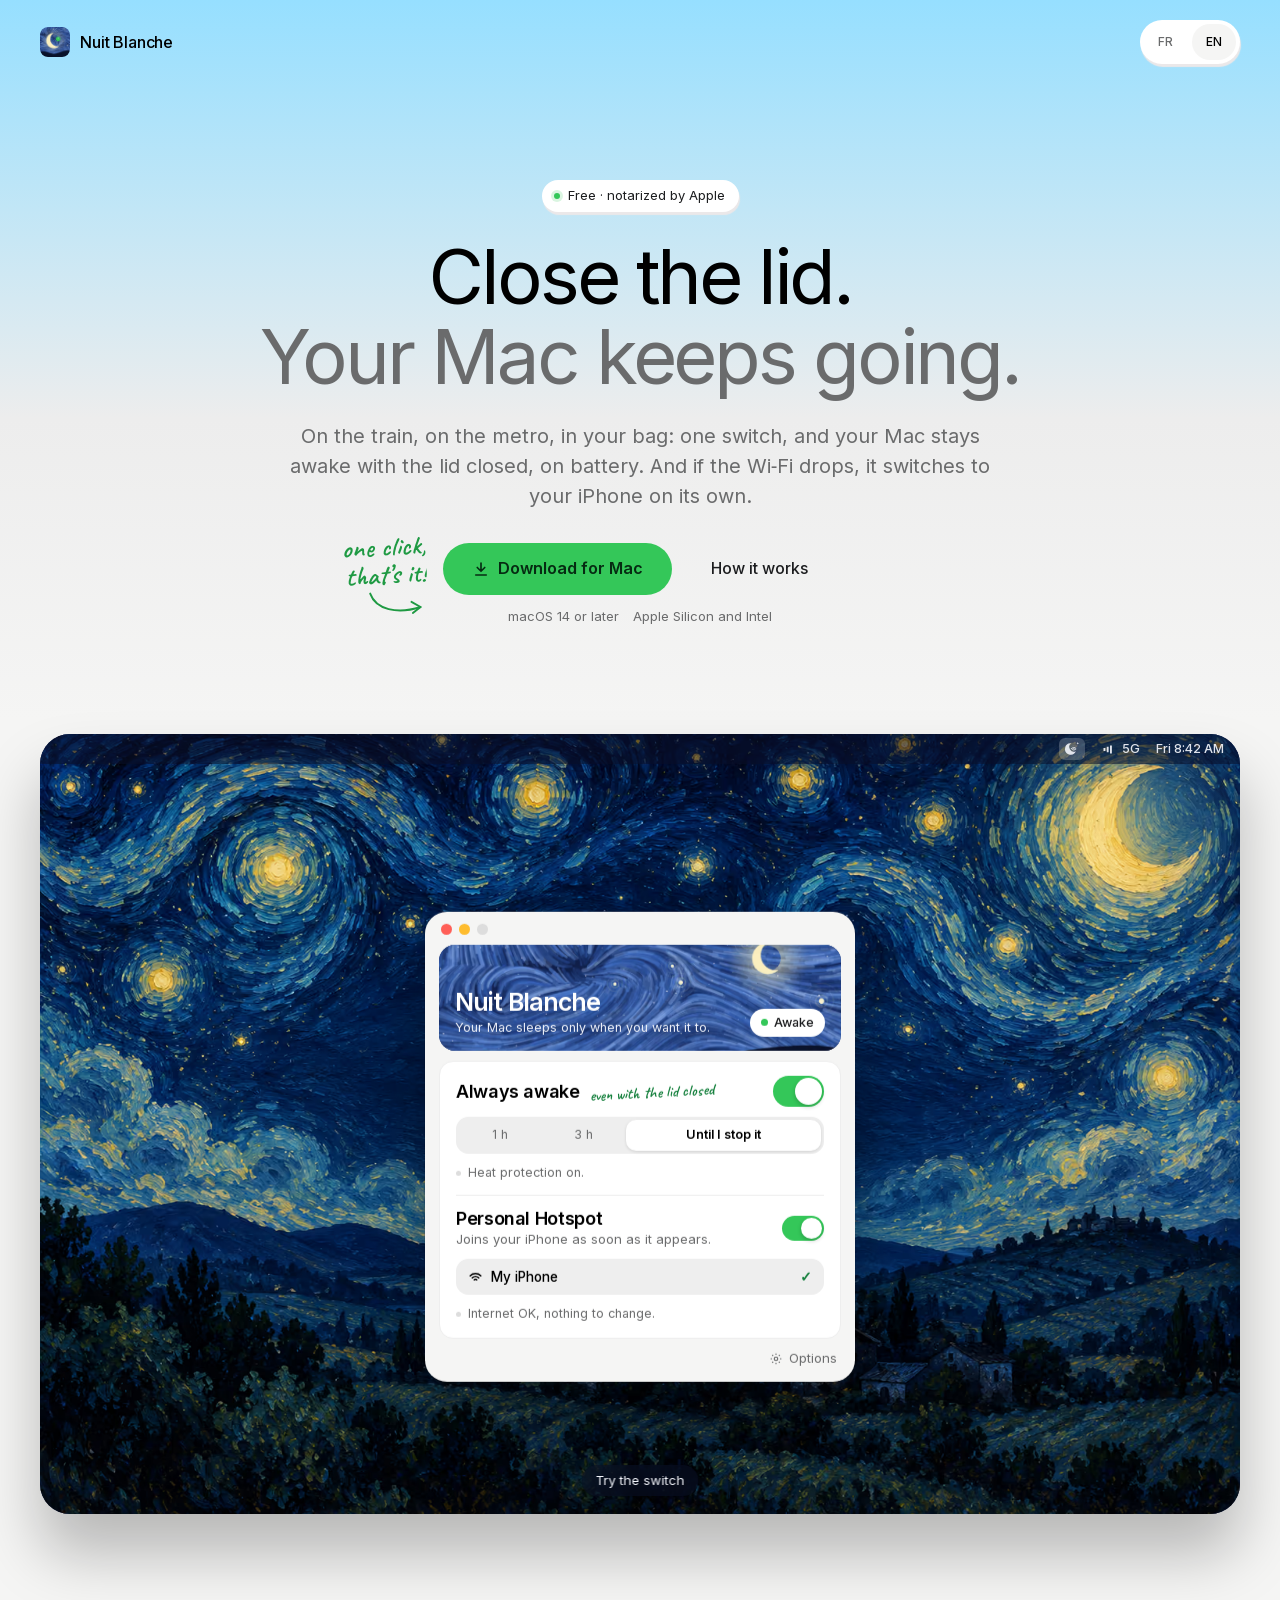
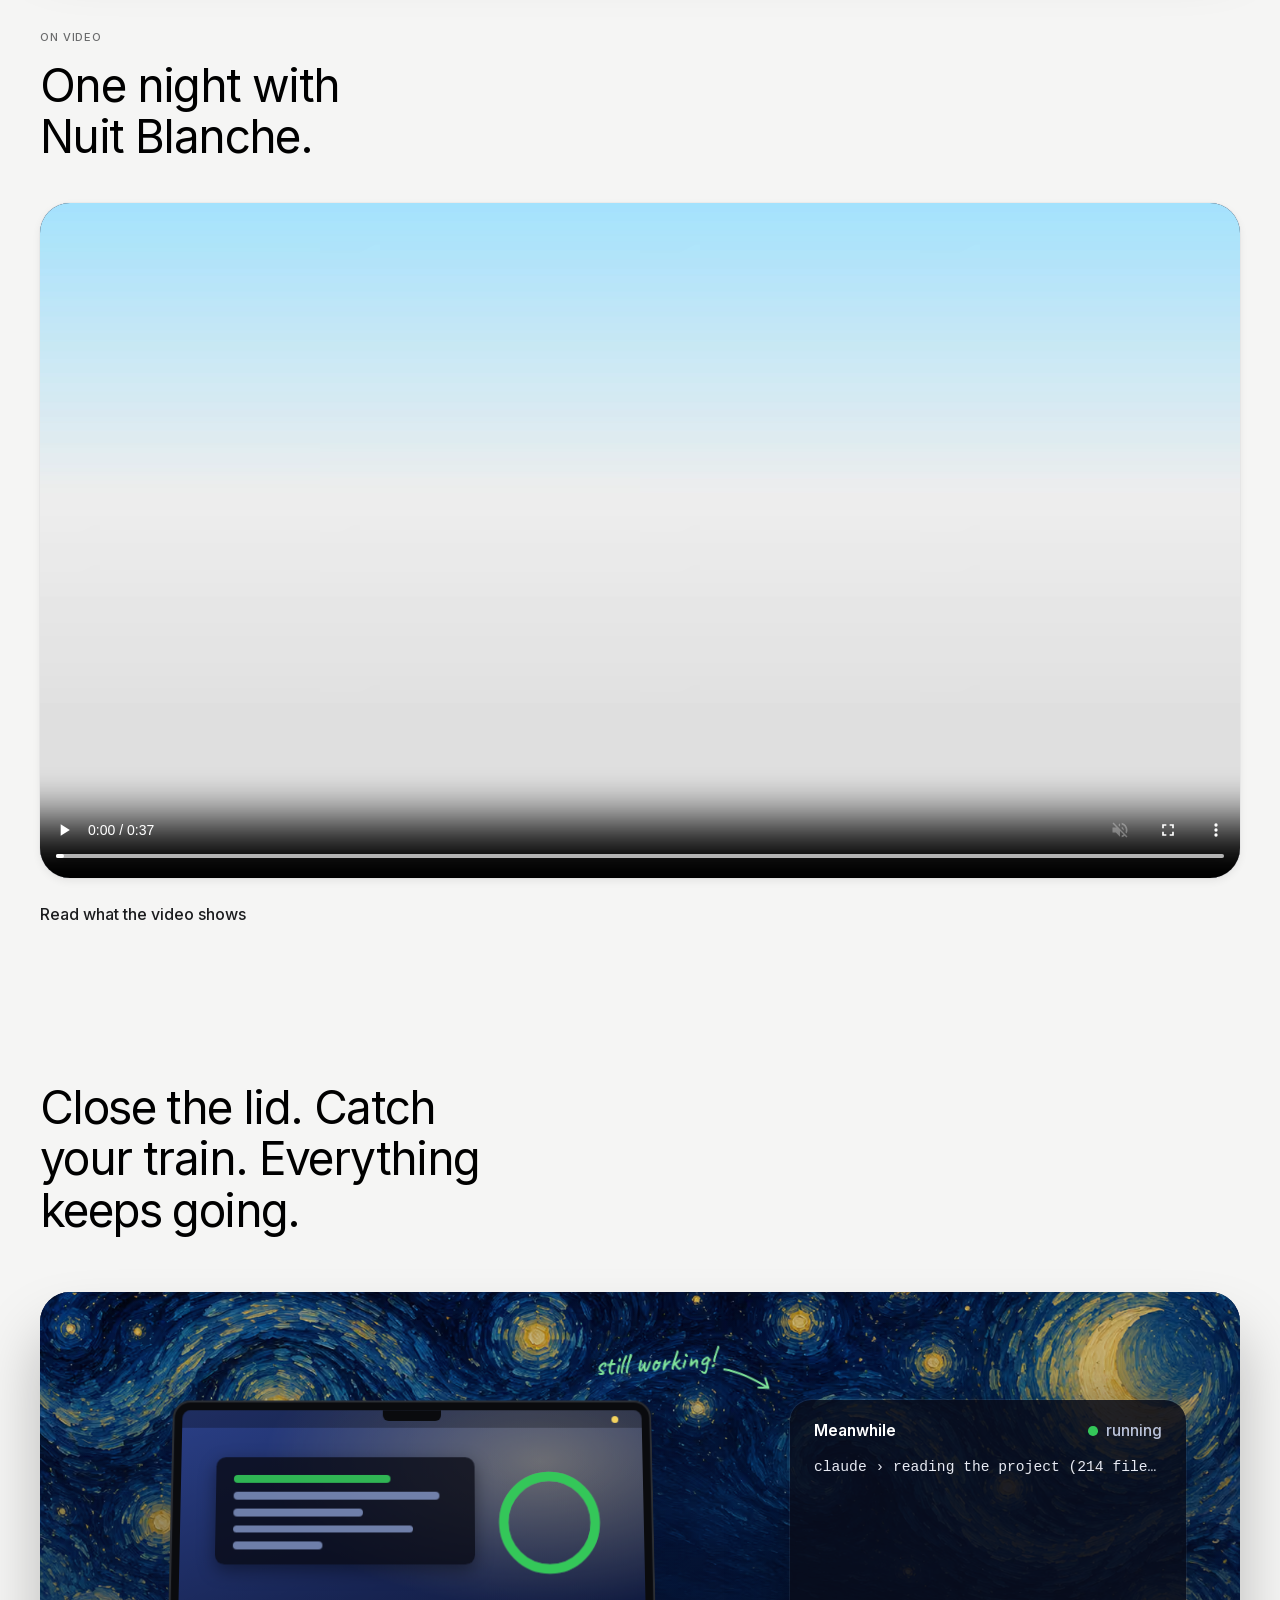
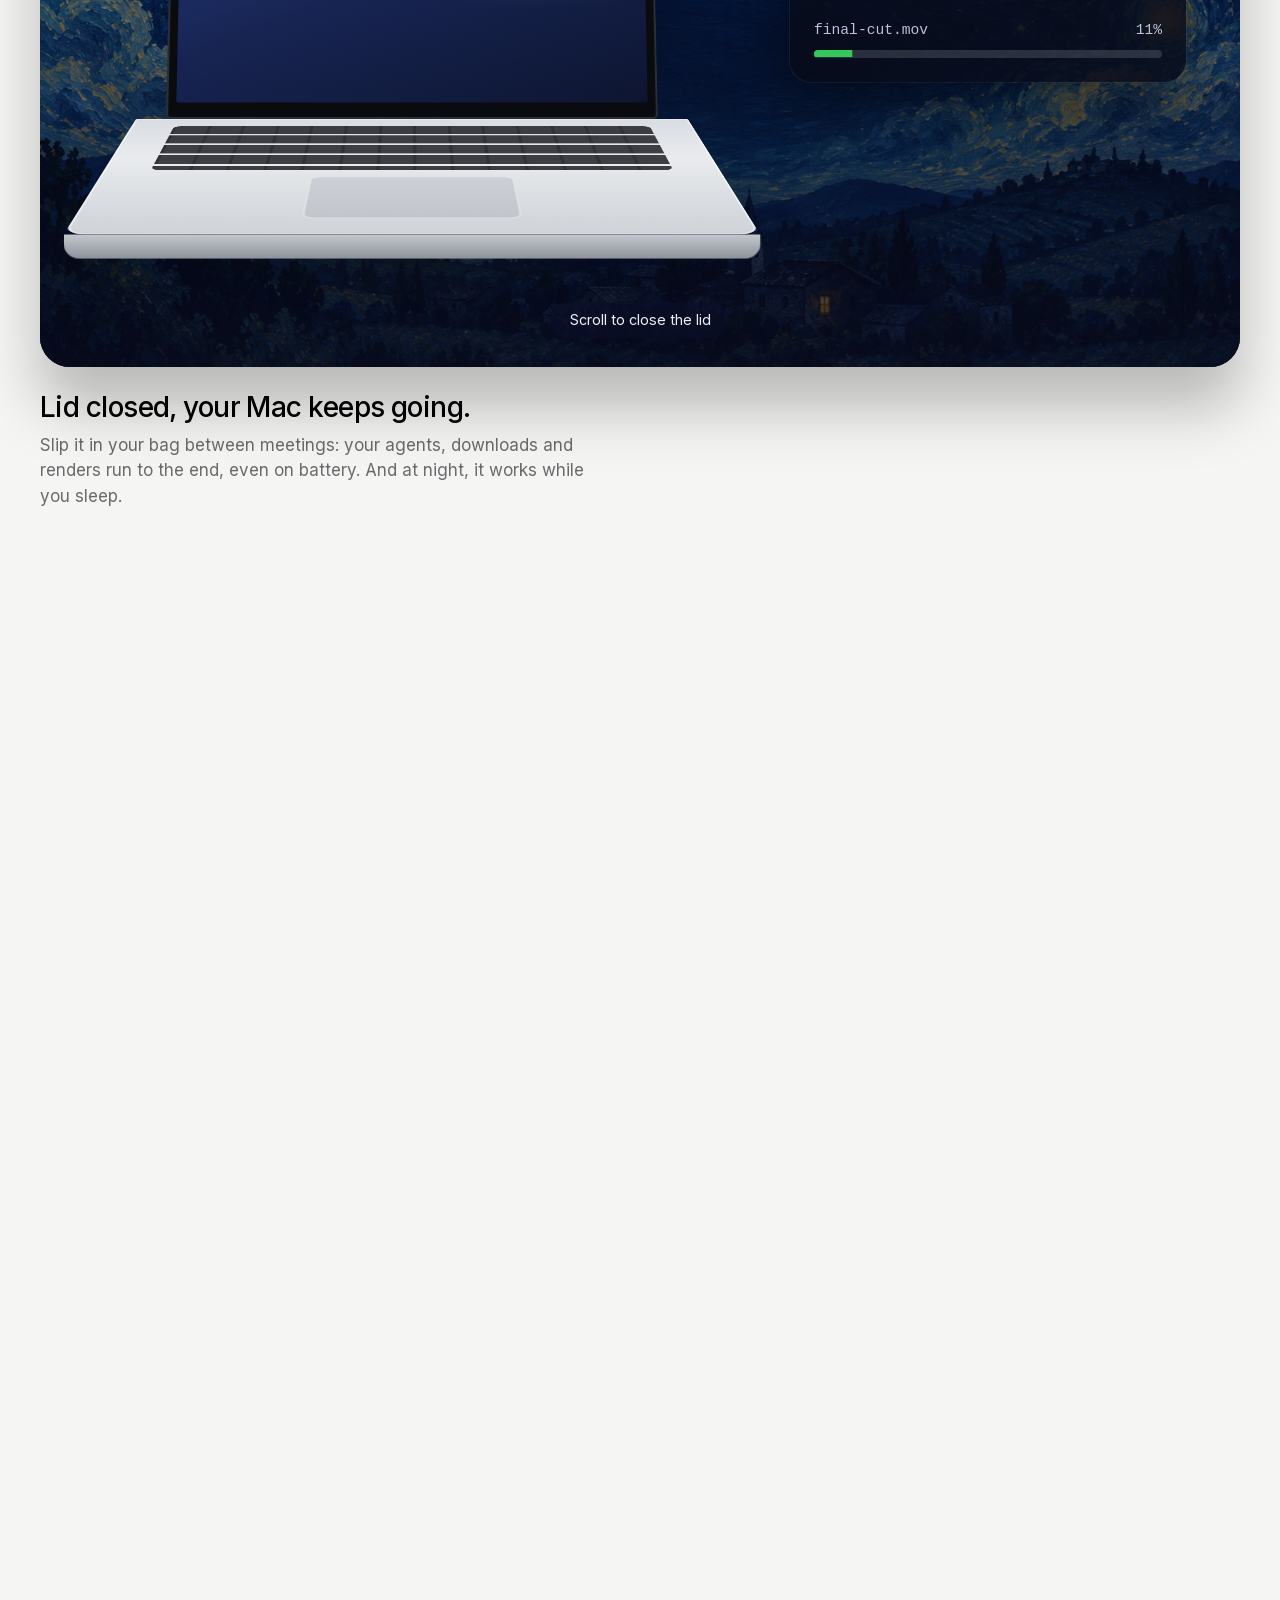
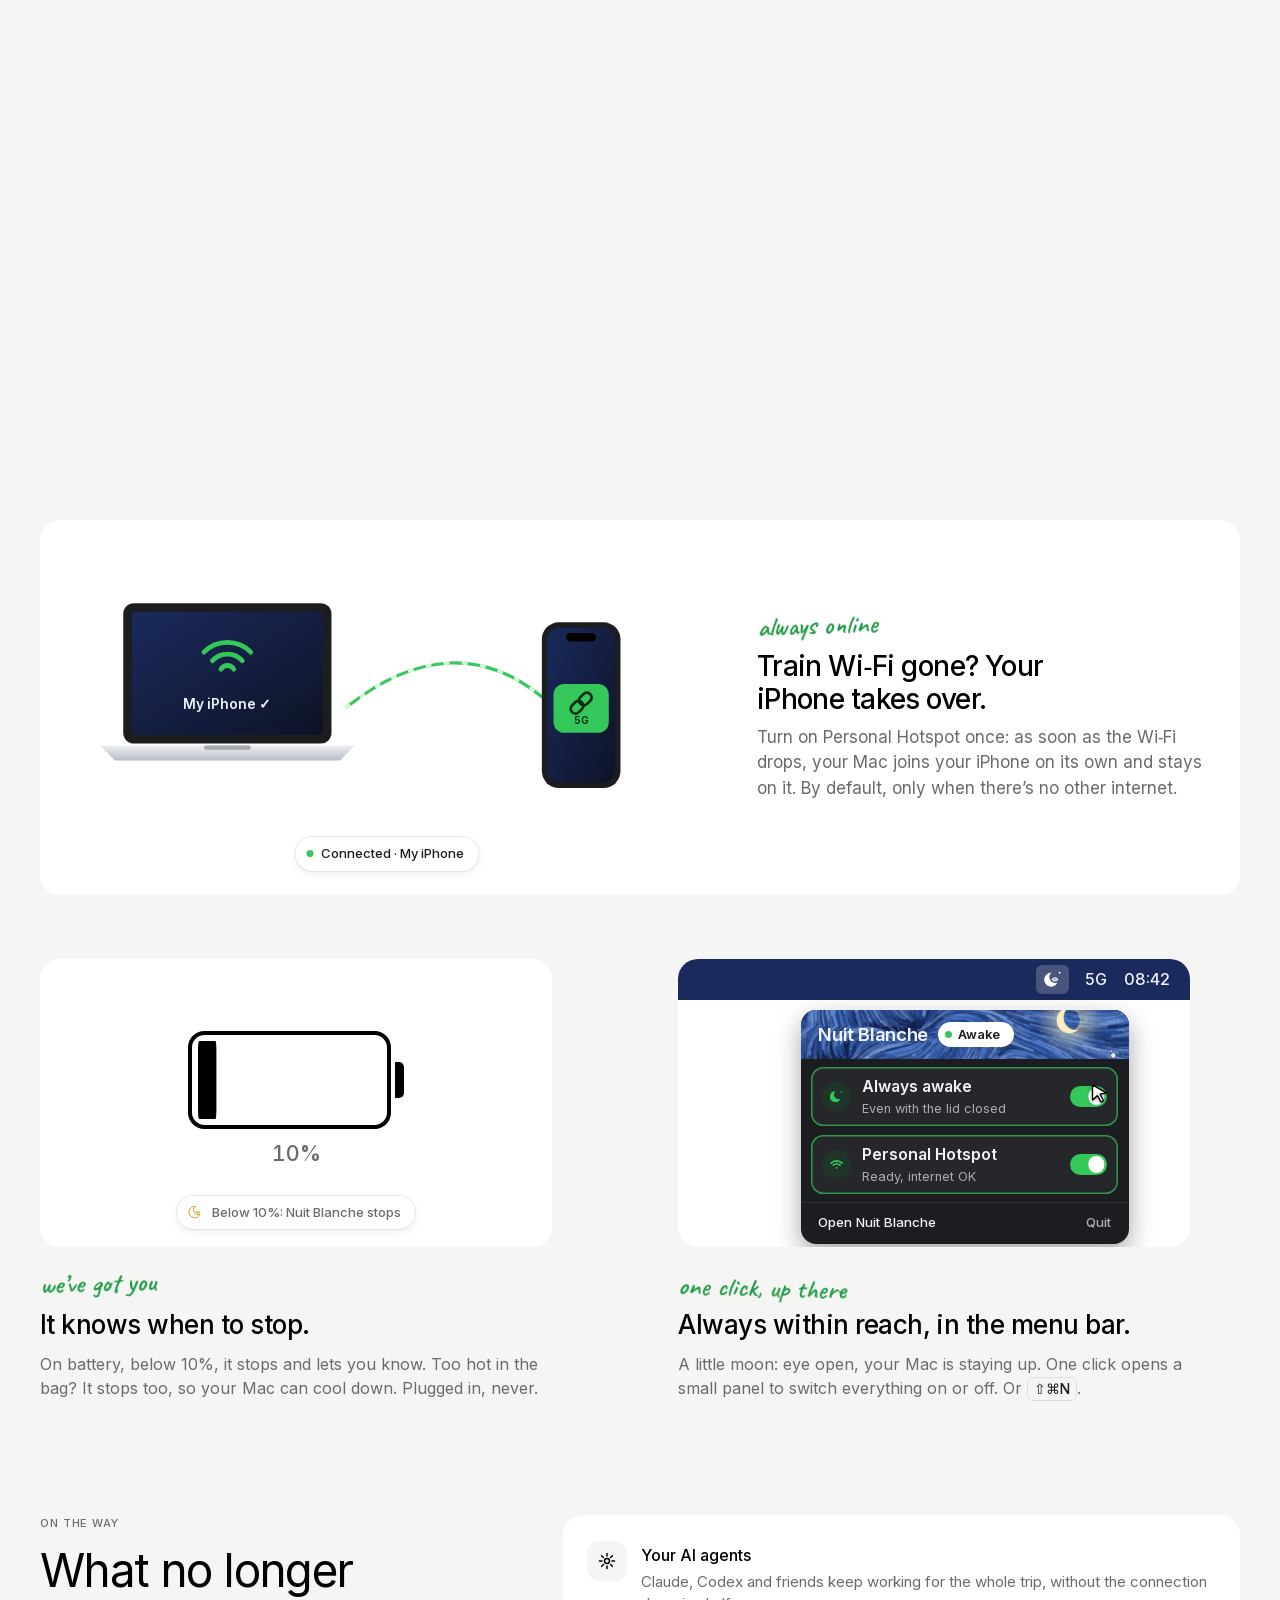
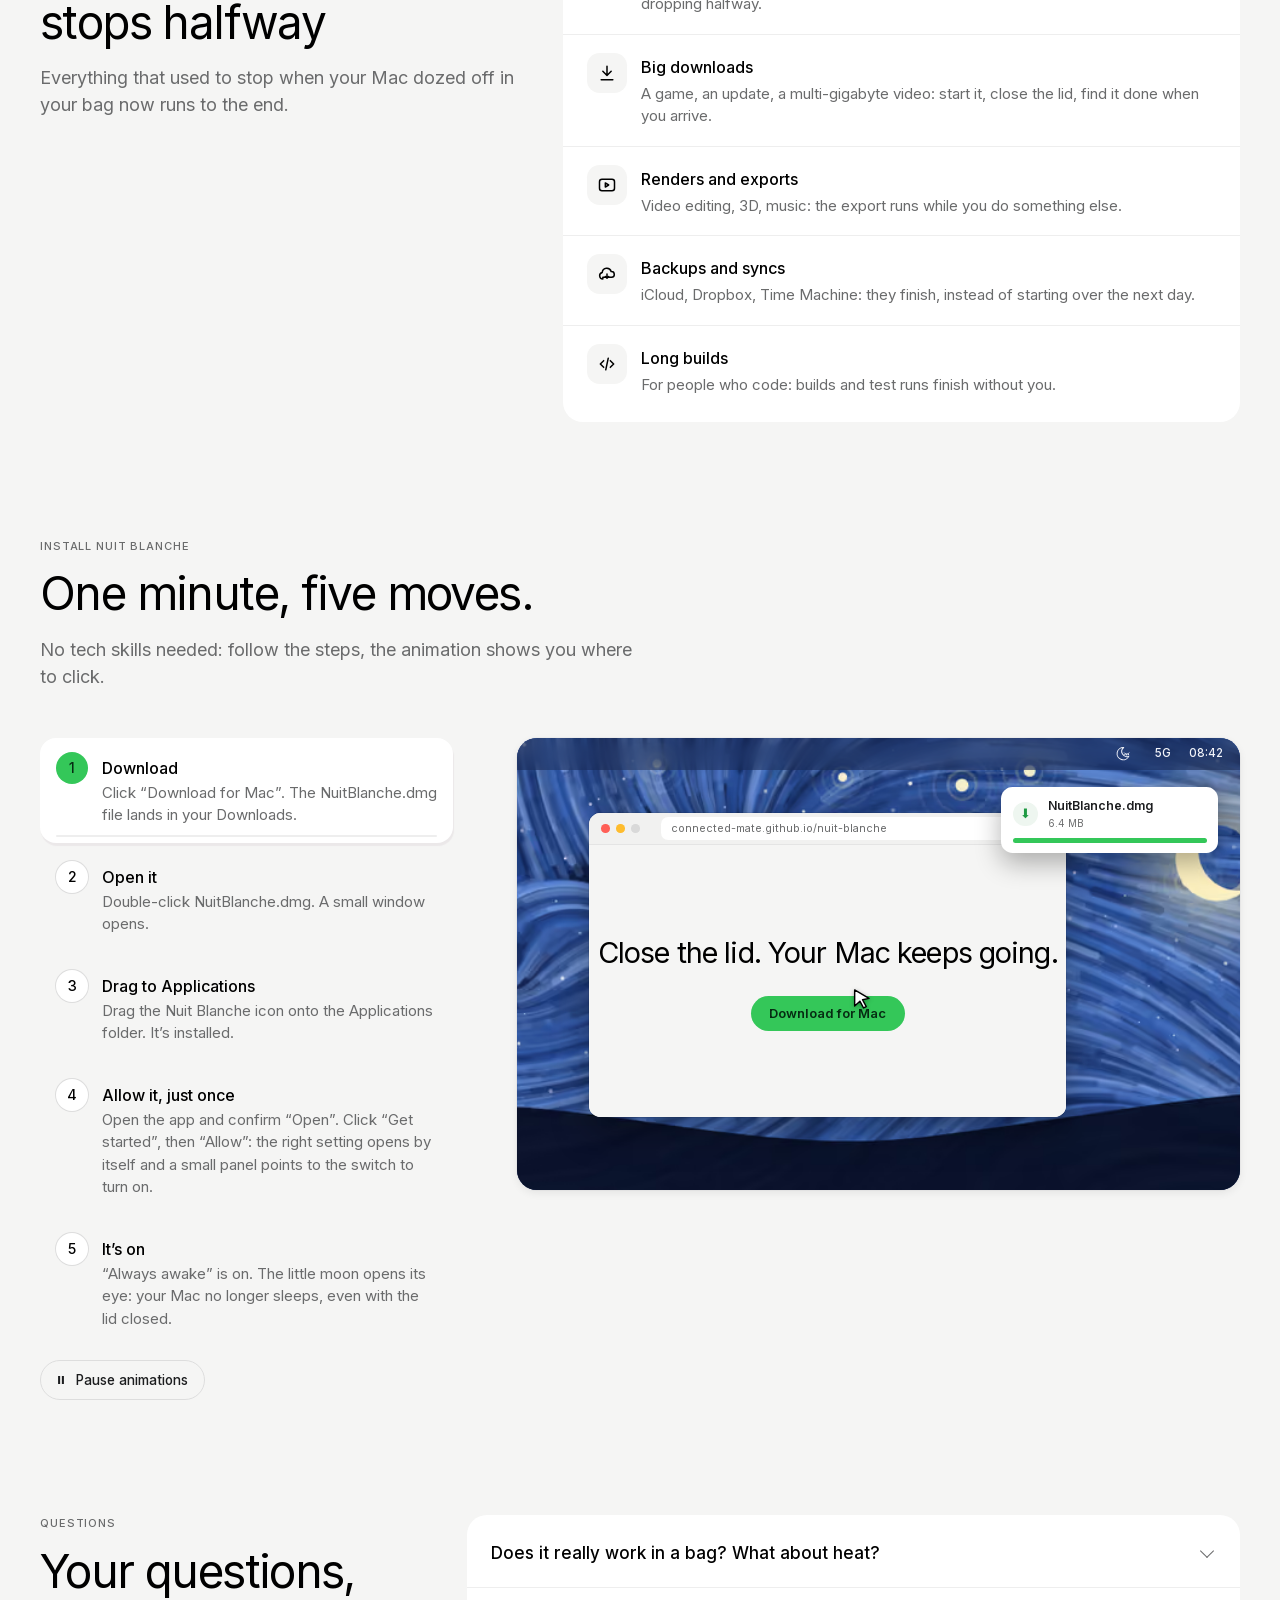
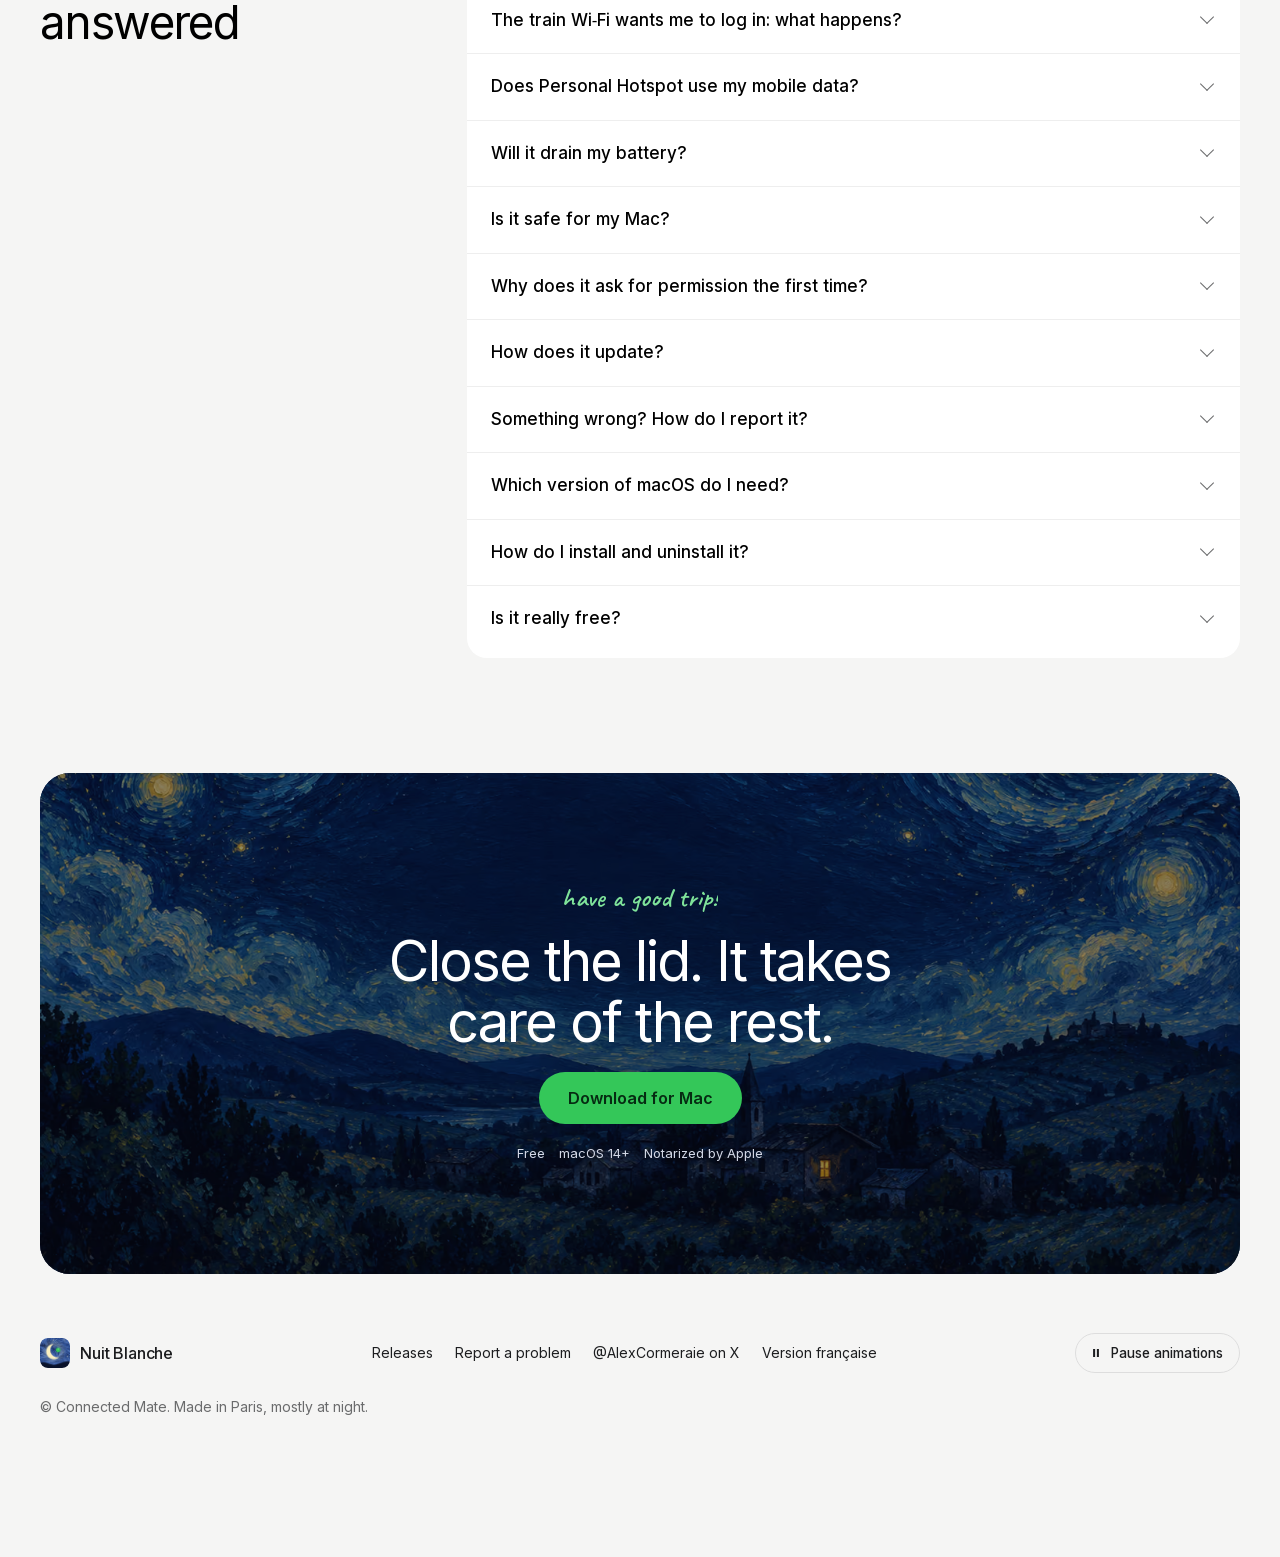
==== commit fe487e46: "site: update from the app repository Co-Authored-By: Patrick Code <patrick-code@tgv-europe.sncf.fr>" ====
--- a/docs/en/index.html
+++ b/docs/en/index.html
@@ -459,8 +459,9 @@
       <details class="qa">
         <summary>Does it really work in a bag? What about heat?</summary>
         <div class="qa__body">
-          <p>Yes, that’s what it’s for. Nuit Blanche watches your Mac’s temperature (macOS’s thermal state and the battery’s). When it gets warm, around 45 °C, it eases off what it can (the screen may sleep, Wi‑Fi scans slow down) and sends you a notification.</p>
-          <p>If it gets too hot, around 50 °C, it stops on its own and normal sleep returns so the Mac can cool down. It’s a safety net: a bag that isn’t too tight is even better.</p>
+          <p>Yes, that’s what it’s for. Nuit Blanche watches your Mac’s heat signals: macOS’s thermal level and the battery temperature, every 20 seconds. When it gets warm (battery at 45 °C), it lets the screen sleep and slows Wi‑Fi scans, without stopping, and tells you: “Your Mac is getting warm”. Everything resumes once it cools down.</p>
+          <p>If it gets too hot (battery at 50 °C), it stops and normal sleep returns so your Mac can cool down: “Too hot: normal sleep restored to cool down.” It doesn’t restart on its own: you switch it back on once it has cooled. This protection is always on.</p>
+          <p>It’s a safety net, not a guarantee: the app can’t see your bag, it reacts to your Mac’s own signals. A bag that isn’t too tight is even better.</p>
         </div>
       </details>
 
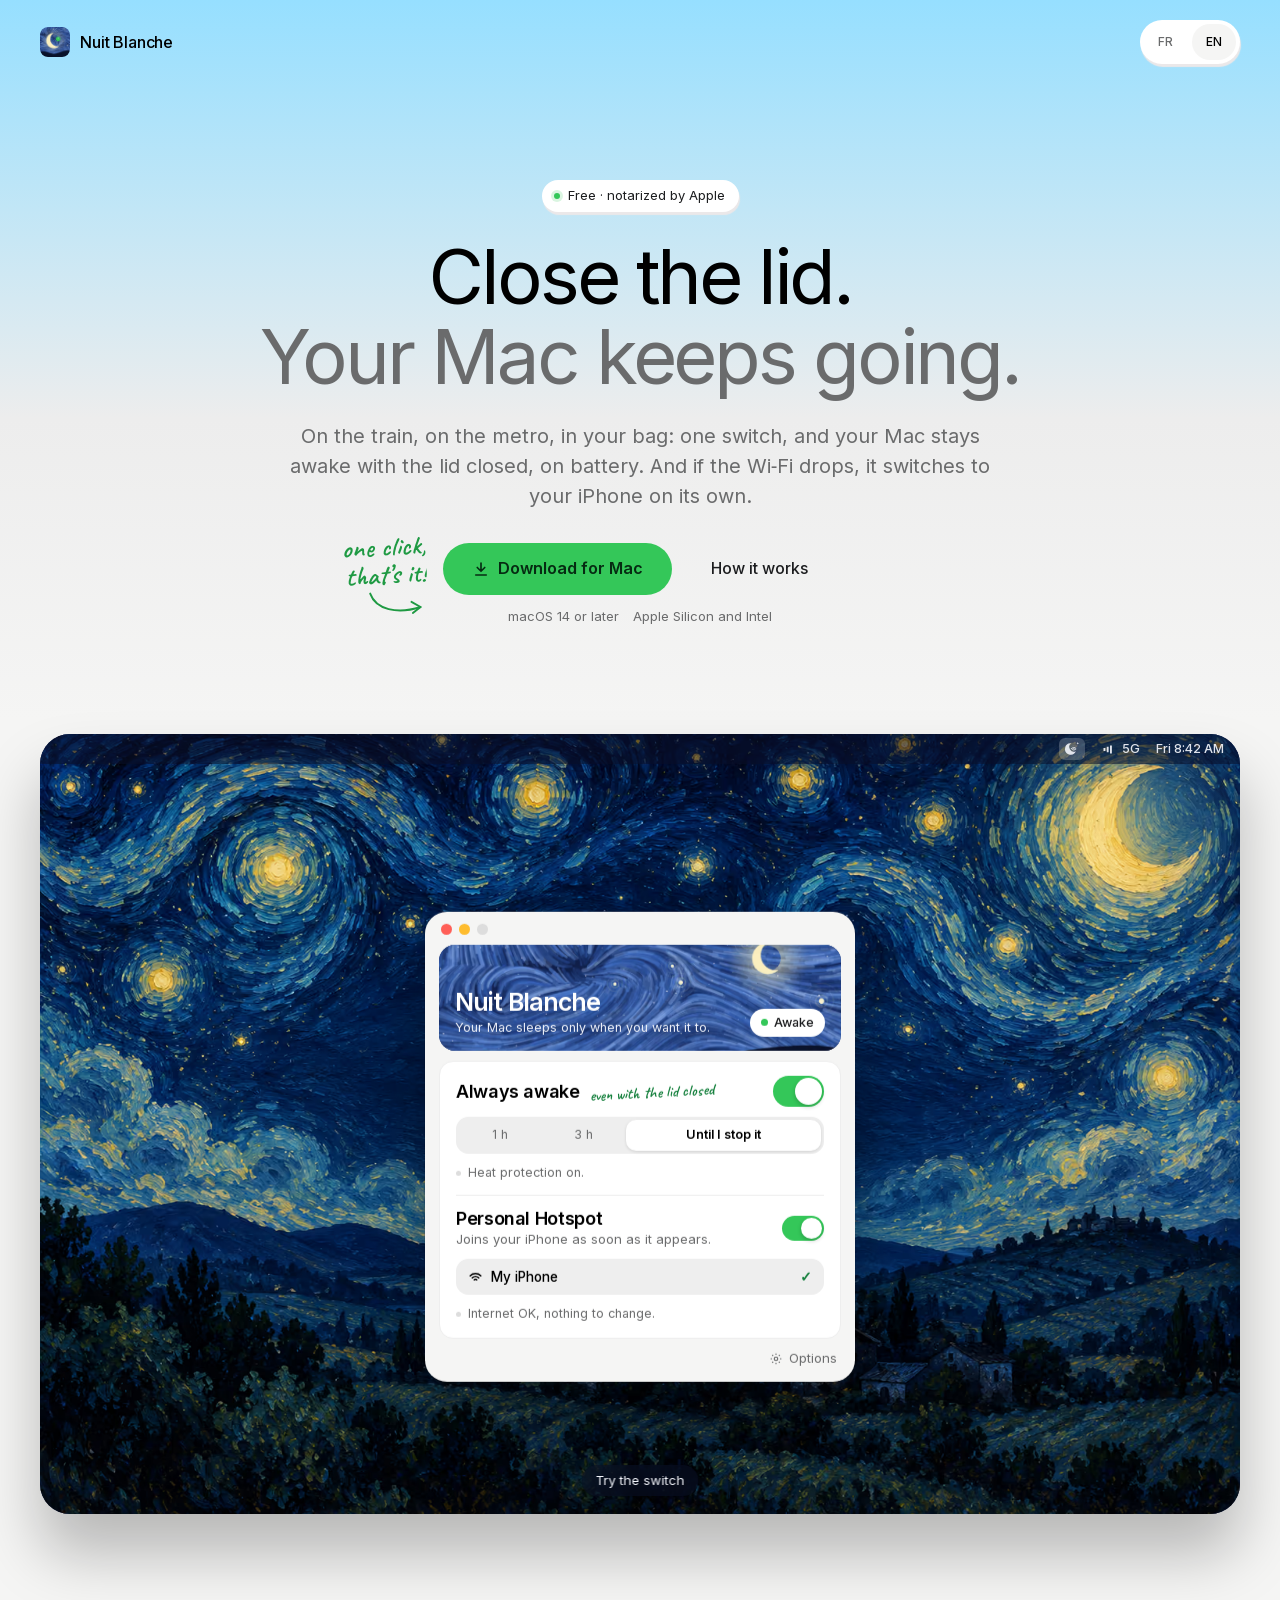
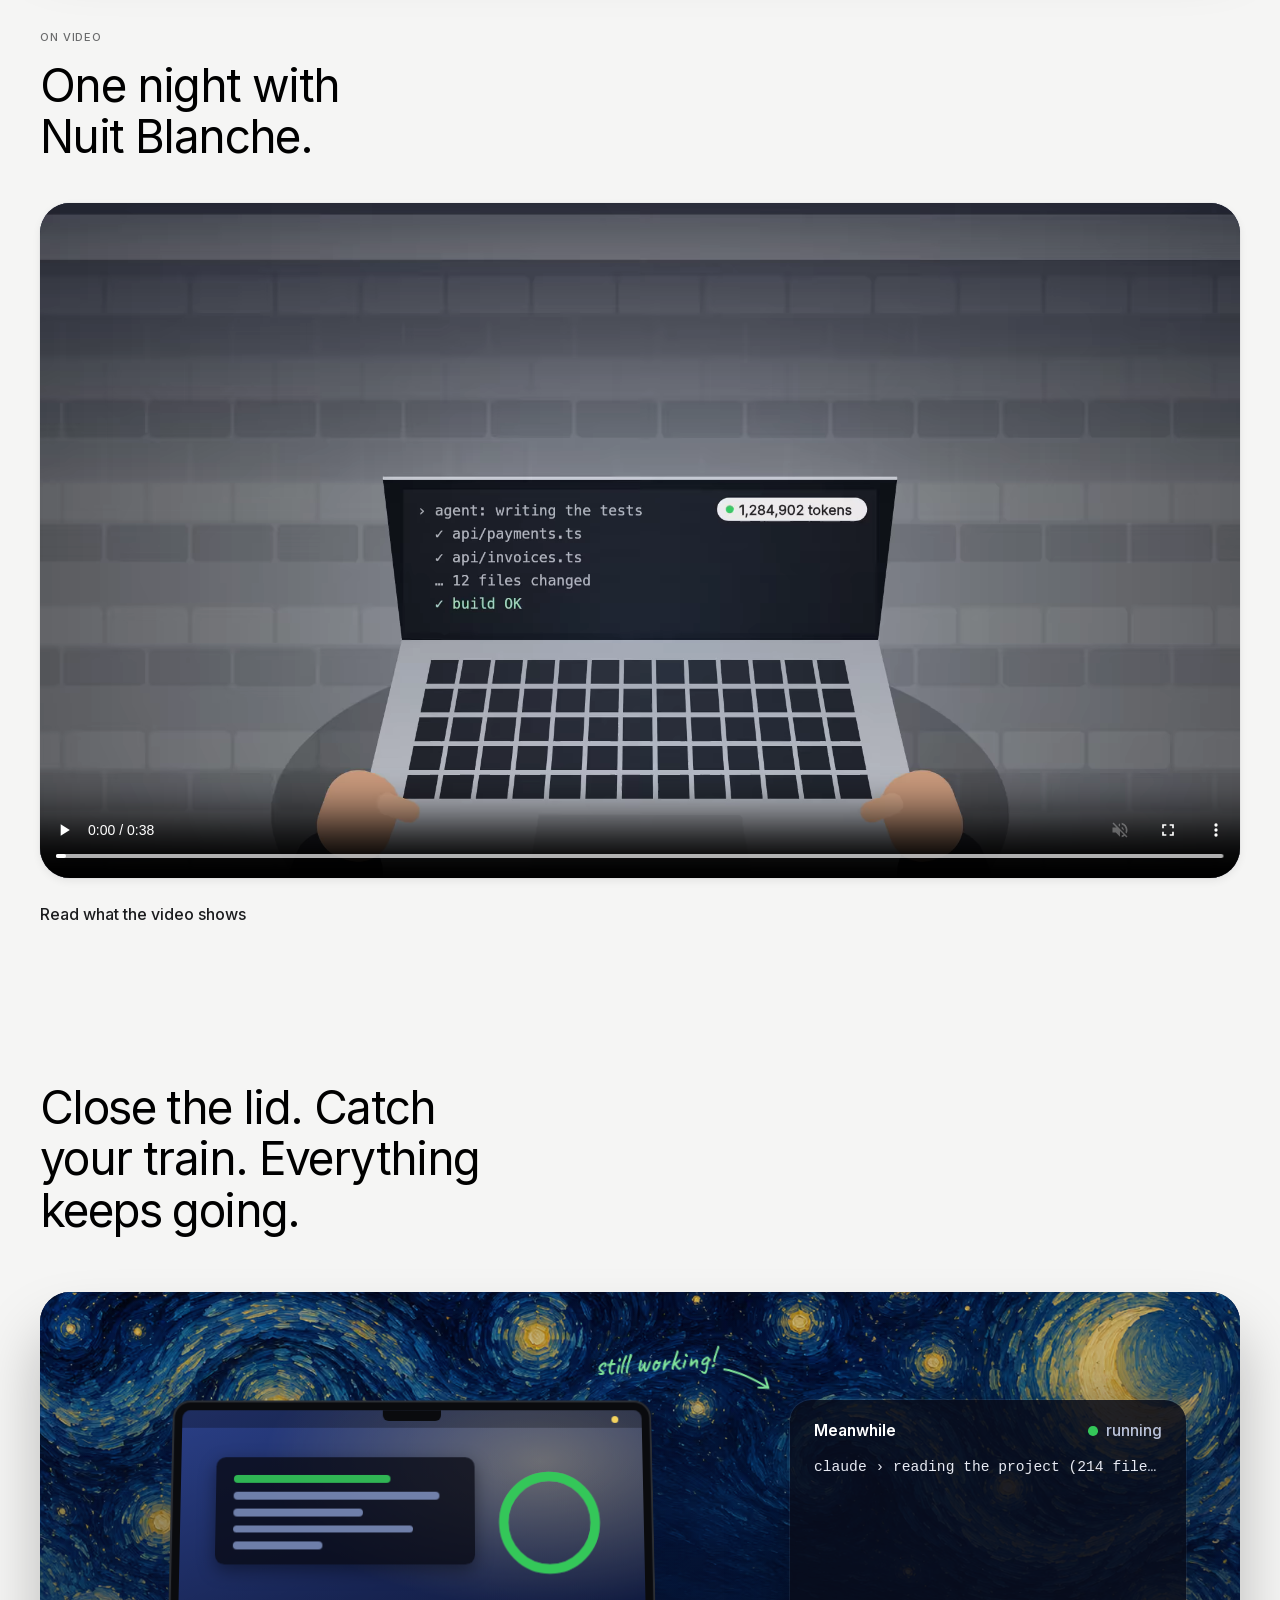
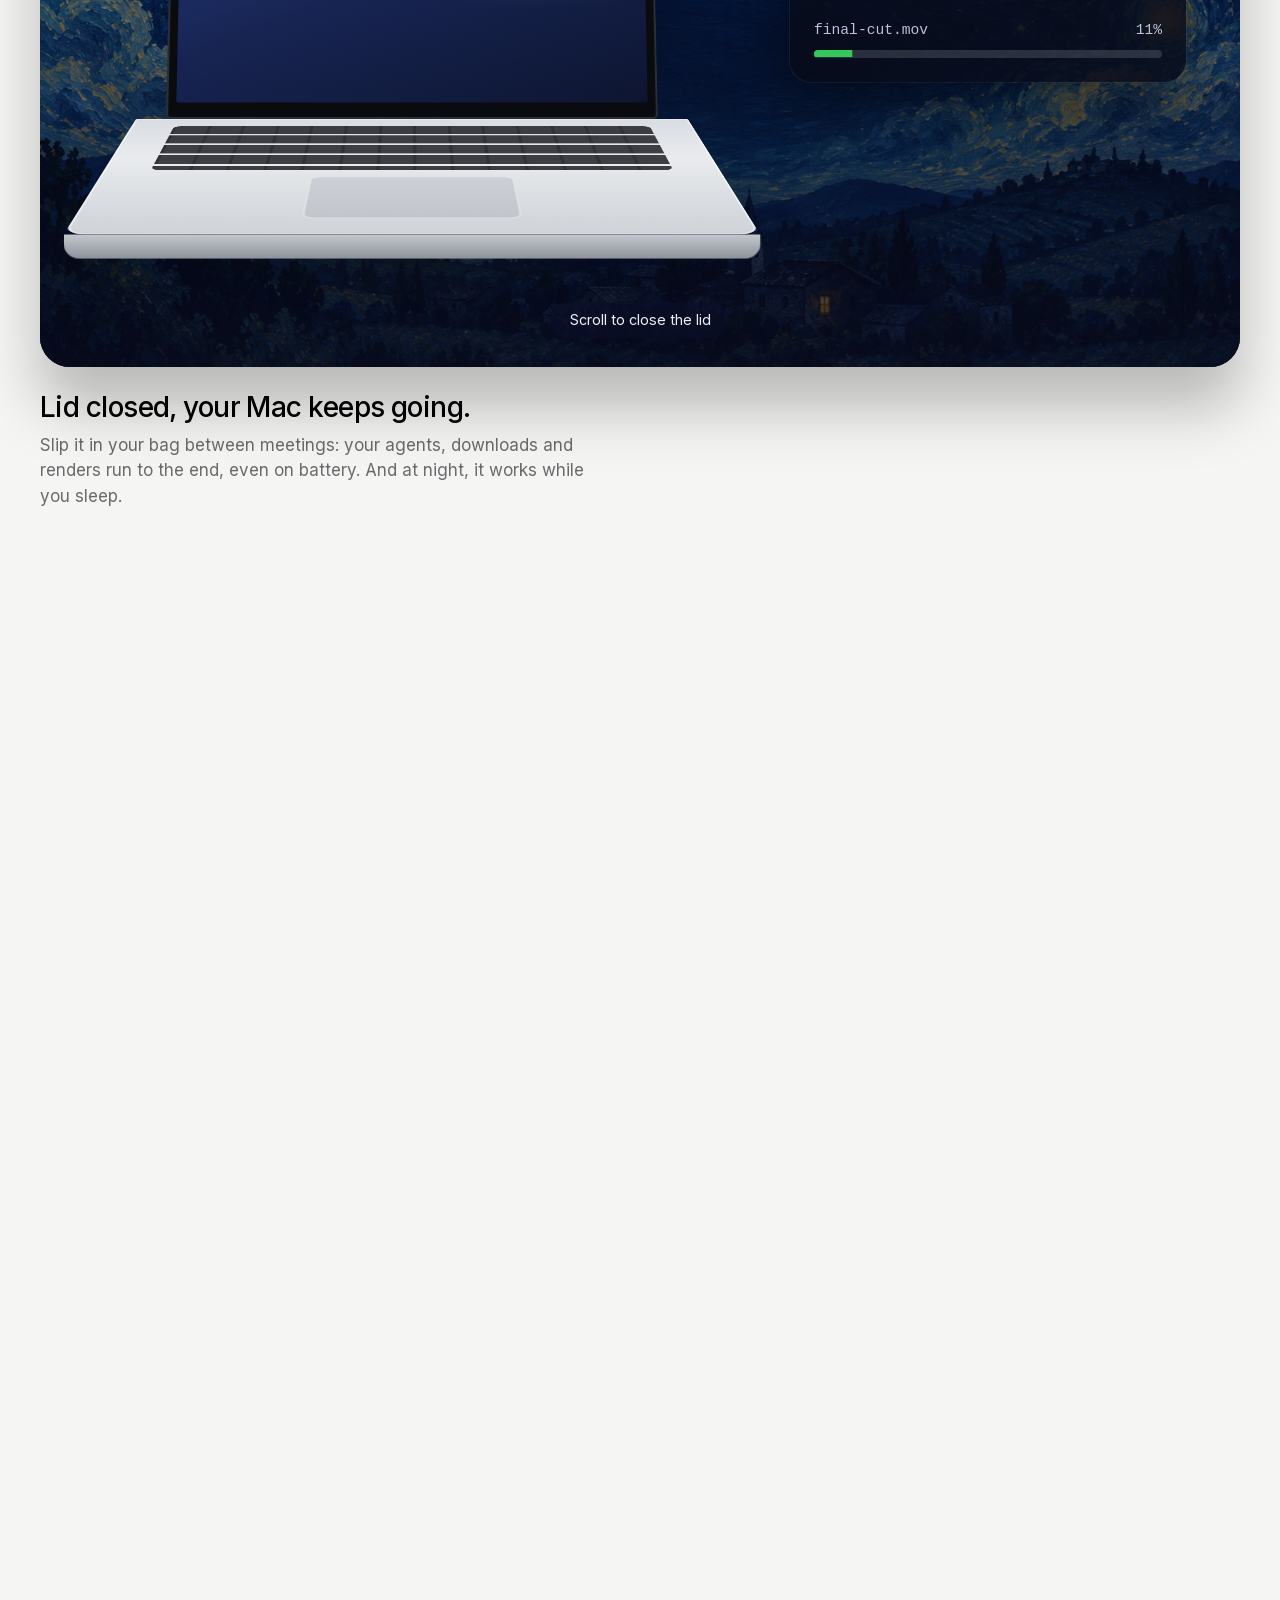
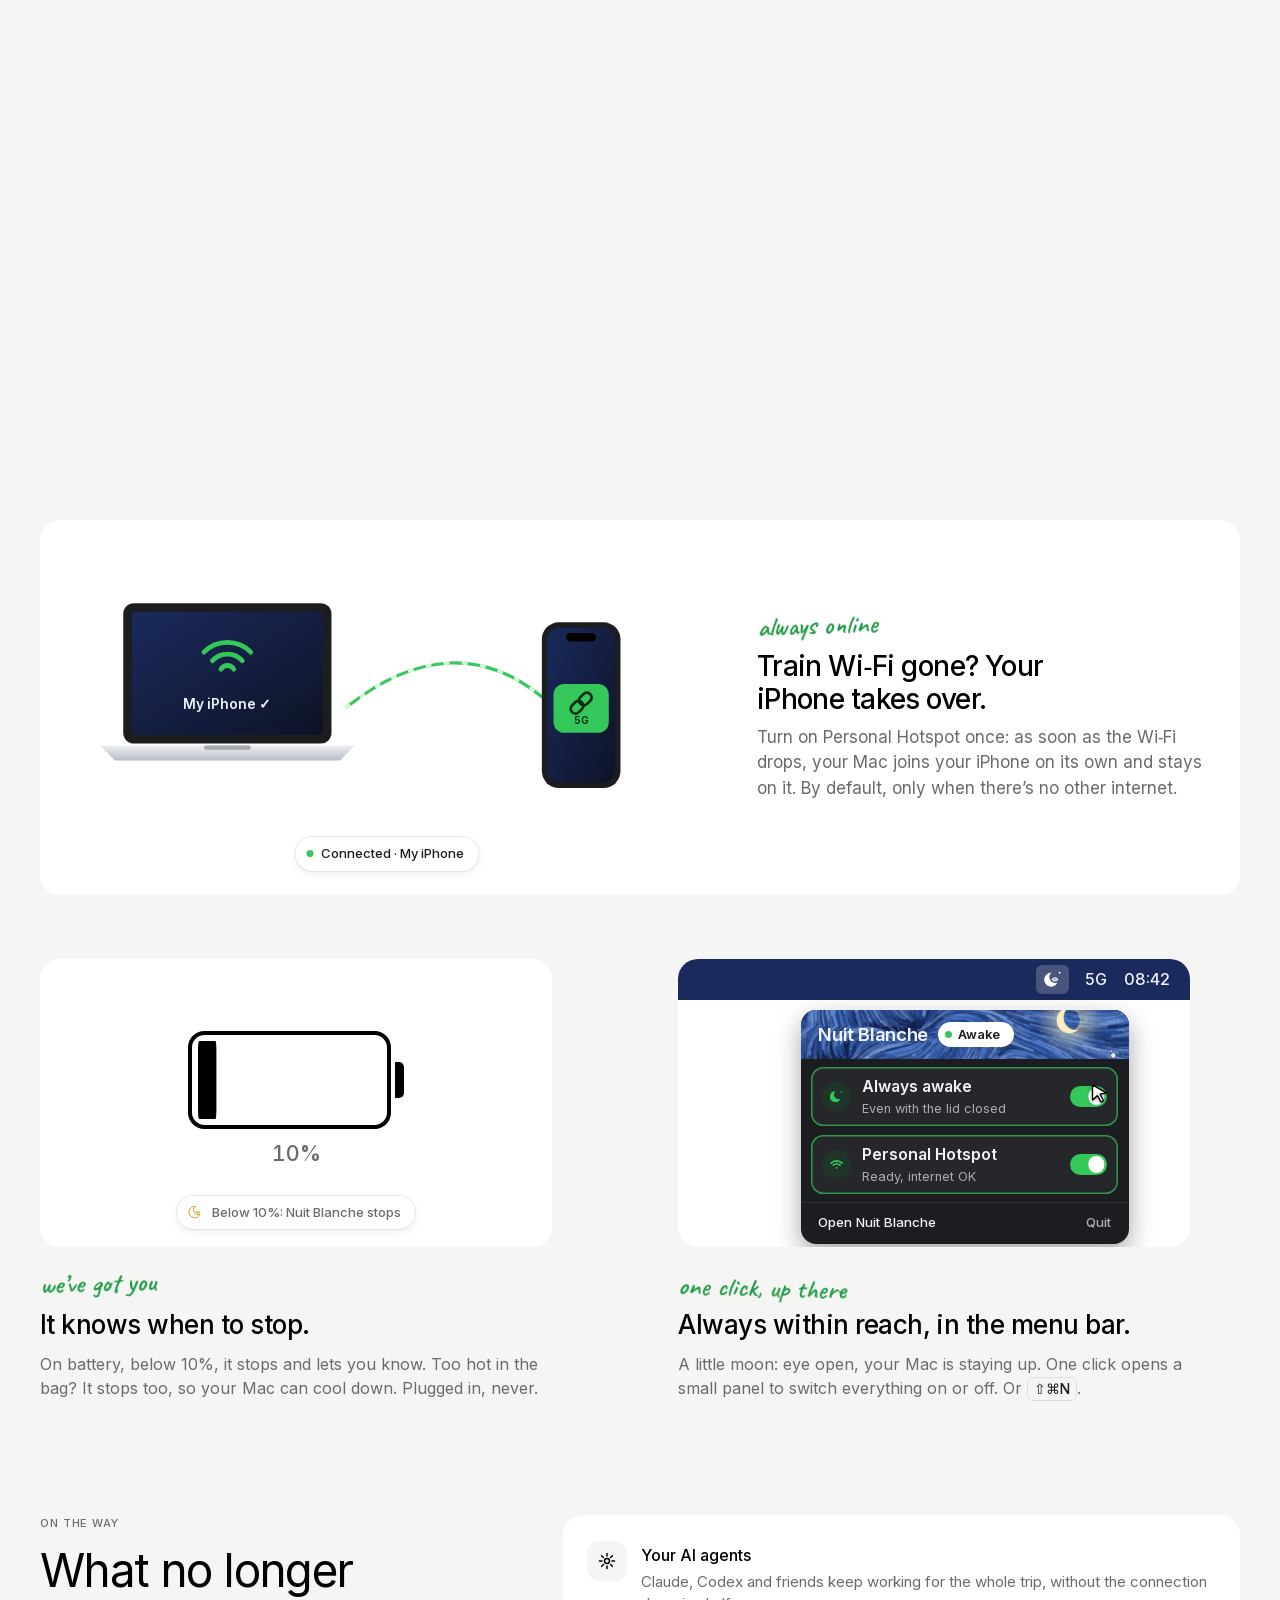
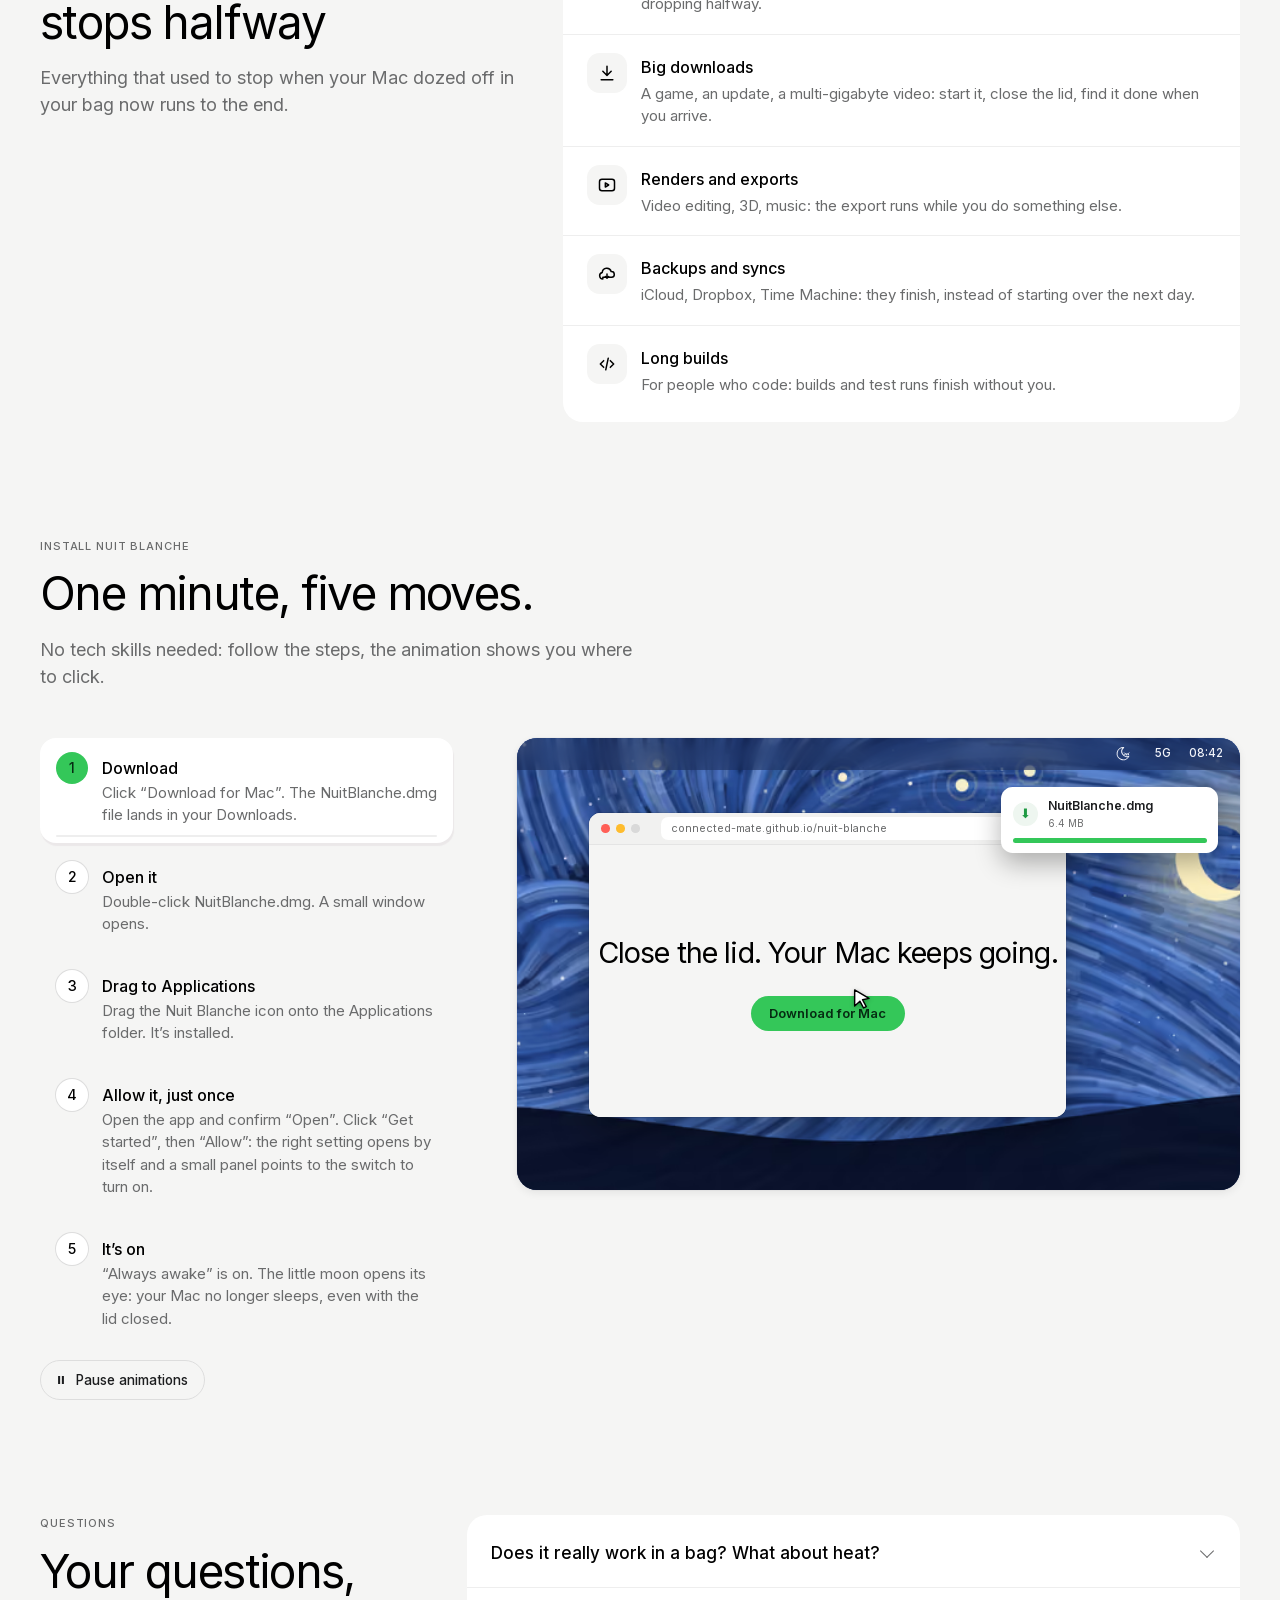
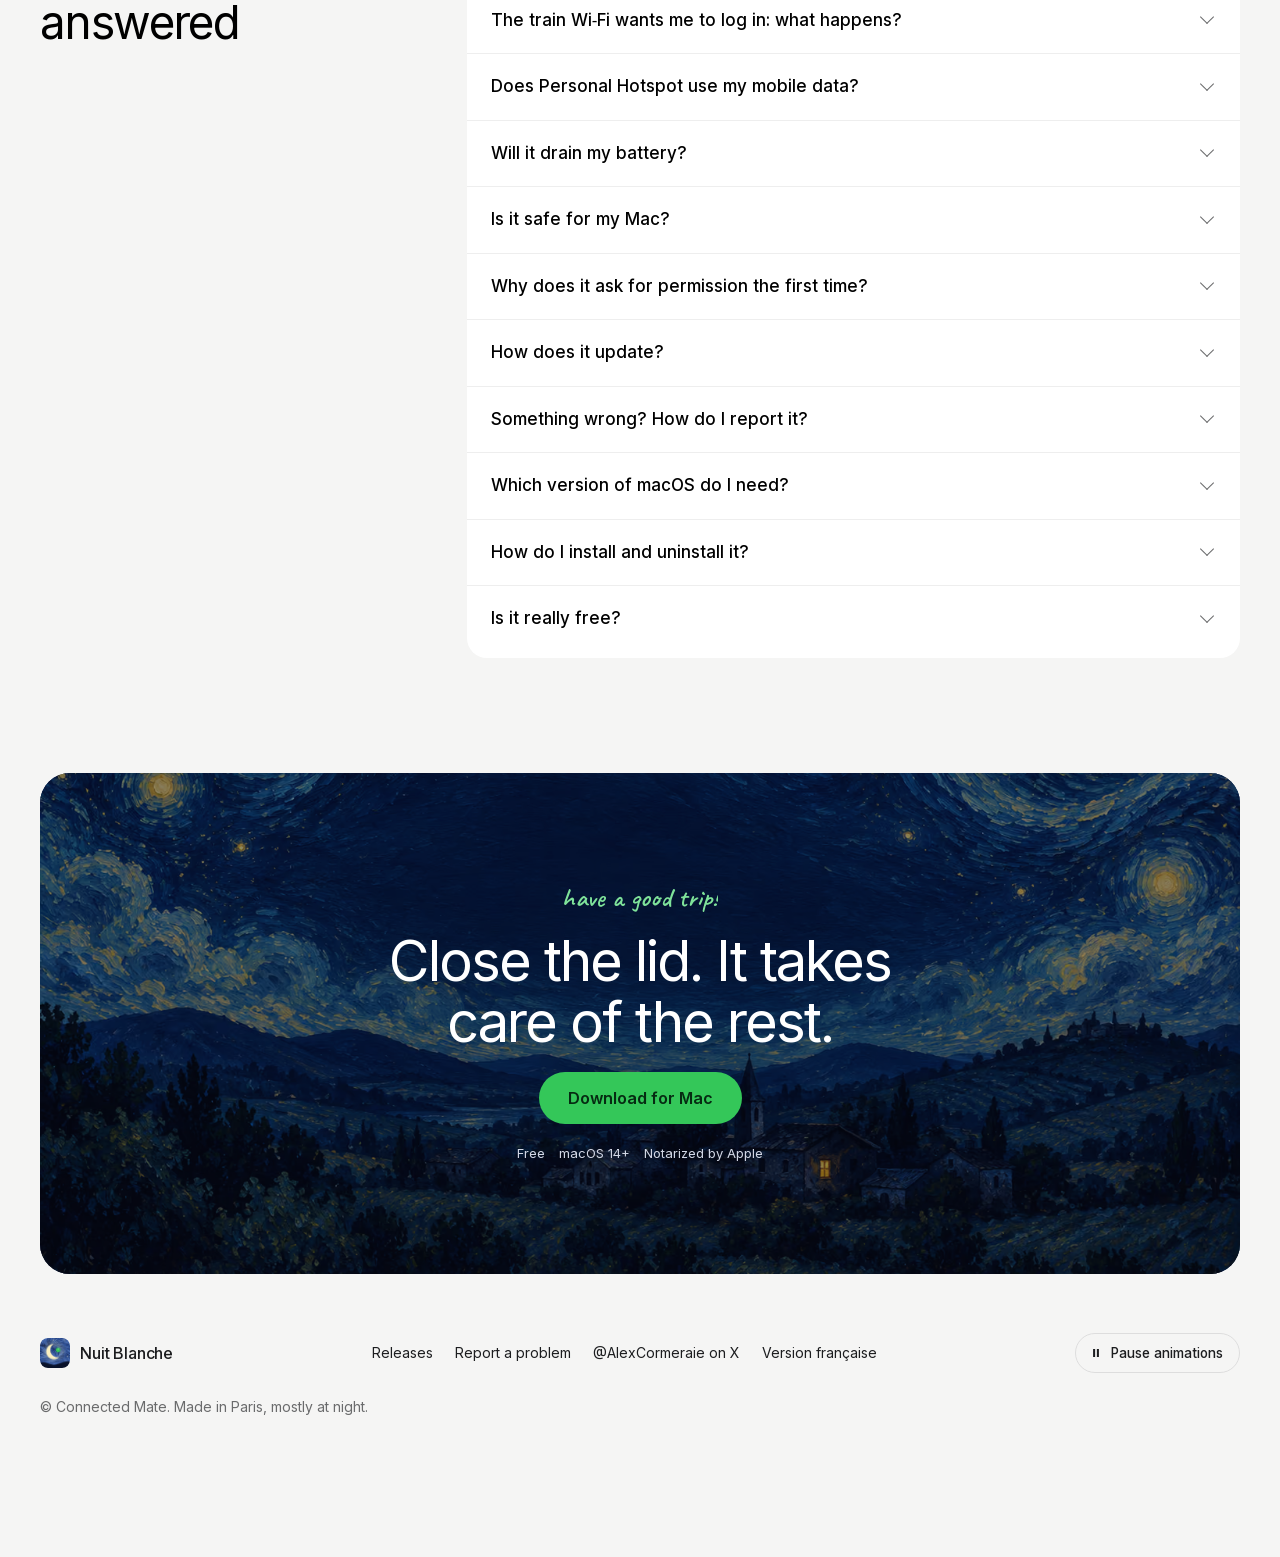
==== commit eeaeec81: "site: update from the app repository Co-Authored-By: Patrick Code <patrick-code@tgv-europe.sncf.fr>" ====
--- a/docs/en/index.html
+++ b/docs/en/index.html
@@ -189,10 +189,11 @@
   <details class="video__text" id="video-texte">
     <summary>Read what the video shows</summary>
     <ol>
-        <li>11:47 pm. Your Mac is still working… and you’re half asleep.</li>
-        <li>AI agents, downloads, renders… on the Mac, an AI agent is working and a file is downloading.</li>
-        <li>You close the lid. Normally, it falls asleep…</li>
+        <li>Your AI agent is still coding… so your Mac stays open, everywhere: on the street, on the subway, at the café. The token counter keeps climbing.</li>
+        <li>“AI coders are carrying half-open laptops through airports, offices, and ice rinks.” — Business Insider</li>
+        <li>Those days are over: the lid closes and the Mac goes into the bag.</li>
         <li>Your Mac sleeps only when you want it to. Even with the lid closed: the download and the tests finish.</li>
+        <li>In the bag, it keeps an eye on the heat. At 46 °C, a “Your Mac is getting warm” notification: display and Wi‑Fi slow down, the temperature drops. It protects itself.</li>
         <li>No Wi‑Fi? It joins your iPhone, on its own.</li>
         <li>In the menu bar, one click on “Always awake”: the moon opens its eye. One switch.</li>
         <li>Nuit Blanche. Your Mac stays up. You don’t have to. Free, for Mac.</li>
